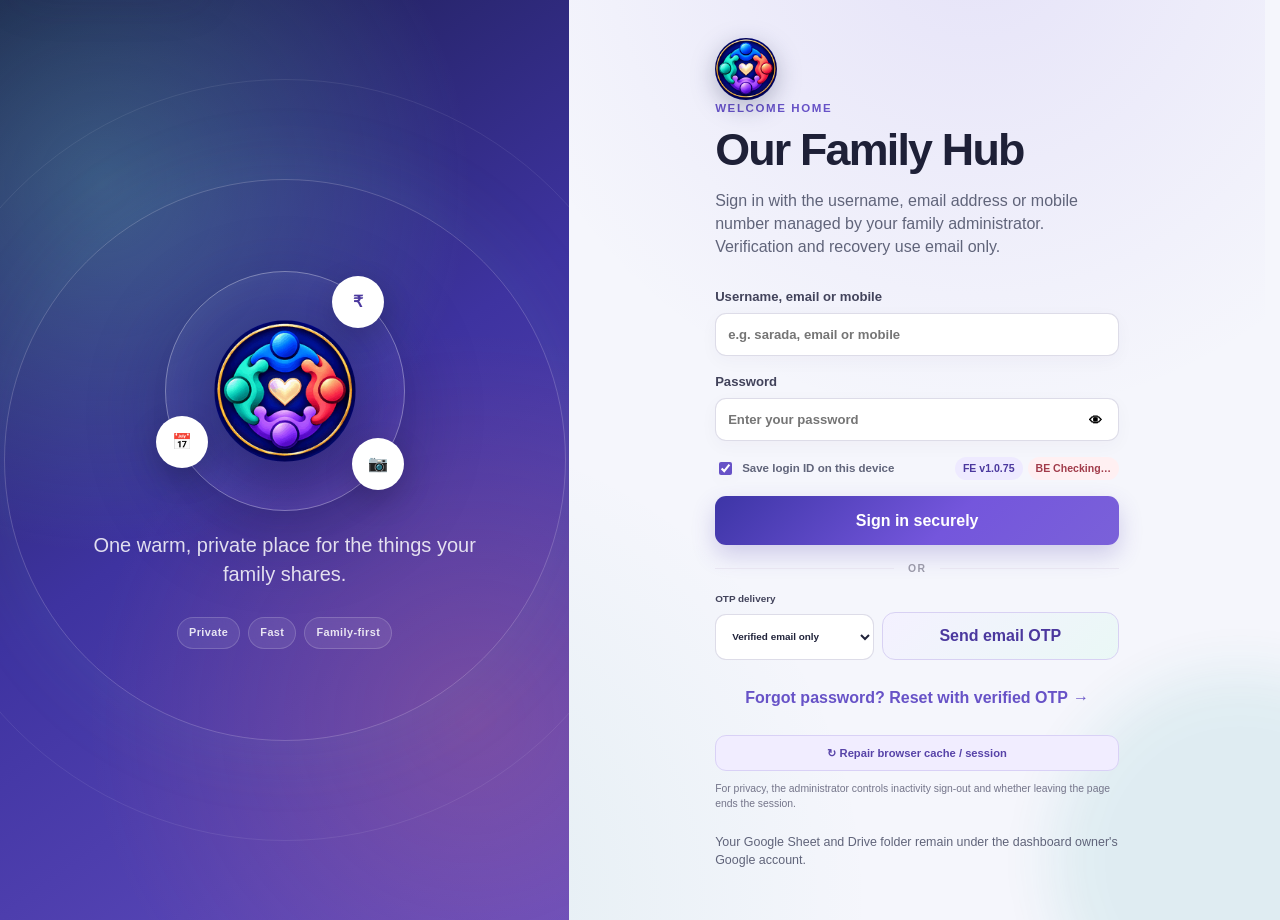
==== index.html @ b77c207a "MyFamily v1.0.75: add Family Knowledge navigation and editor guidance" ====
<!doctype html>
<html lang="en">
<head>
  <meta charset="utf-8">
  <meta name="viewport" content="width=device-width, initial-scale=1">
  <meta name="color-scheme" content="light">
  <meta name="description" content="Private family dashboard for expenses, goals, important dates and photos.">
  <title>Our Family Hub</title>
  <link rel="icon" href="family-unity-v1058-32.png?v=1.0.75" type="image/png" sizes="32x32">
  <link rel="shortcut icon" href="family-unity-v1058-32.png?v=1.0.75" type="image/png">
  <link rel="apple-touch-icon" href="family-unity-v1058-180.png?v=1.0.75" sizes="180x180">
  <link rel="manifest" href="family-unity-v1058.webmanifest?v=1.0.75">
  <meta name="theme-color" content="#5b43b5">
  <link rel="preconnect" href="https://script.google.com">
  <link rel="dns-prefetch" href="//script.google.com">
  <link rel="preload" href="styles.css?v=1.0.75" as="style">
  <link rel="preload" href="config.js?v=1.0.75" as="script">
  <link rel="preload" href="app.js?v=1.0.75" as="script">
  <link rel="preload" href="family-unity-v1058-192.png?v=1.0.75" as="image" type="image/png" fetchpriority="high">
  <link rel="stylesheet" href="styles.css?v=1.0.75">
</head>
<body class="premium-ui">
  <a class="skip-link" href="#mainContent">Skip to dashboard content</a>
  <div class="ambient ambient-one"></div>
  <div class="ambient ambient-two"></div>

  <section id="loginScreen" class="login-screen">
    <div class="login-visual" aria-hidden="true">
      <div class="family-orbit">
        <img src="family-unity-v1058-192.png?v=1.0.75" alt="" width="136" height="136" decoding="async" fetchpriority="high">
        <i class="orbit-dot dot-one">₹</i>
        <i class="orbit-dot dot-two">📅</i>
        <i class="orbit-dot dot-three">📷</i>
      </div>
      <p>One warm, private place for the things your family shares.</p>
      <div class="login-trust-row"><span>Private</span><span>Fast</span><span>Family-first</span></div>
    </div>
    <div class="login-card">
      <div class="brand-mark family-bond-brand"><img src="family-unity-v1058-192.png?v=1.0.75" alt="Four family members united around a shared heart" width="62" height="62" decoding="async" fetchpriority="high"></div>
      <p class="eyebrow">WELCOME HOME</p>
      <h1 id="loginFamilyName">Our Family Hub</h1>
      <p class="muted">Sign in with the username, email address or mobile number managed by your family administrator. Verification and recovery use email only.</p>
      <form id="loginForm" class="stack-form">
        <label>Username, email or mobile
          <input id="loginUsername" name="username" autocomplete="username" inputmode="text" required placeholder="e.g. sarada, email or mobile">
        </label>
        <label>Password
          <div class="password-field">
            <input id="loginPassword" name="password" type="password" maxlength="64" autocomplete="current-password" required placeholder="Enter your password">
            <button id="togglePassword" type="button" class="icon-button" aria-label="Show or hide password">👁</button>
          </div>
        </label>
        <div class="login-options">
          <label class="remember-row"><input id="rememberUsername" type="checkbox" checked> Save login ID on this device</label>
          <span class="version-pair"><b id="loginFrontendVersion">FE v1.0.70</b><b id="loginBackendVersion">BE checking…</b></span>
          <span id="loginVersion" class="legacy-version hidden" aria-hidden="true">Version 1.0.70</span>
        </div>
        <button class="primary-button wide" type="submit">Sign in securely</button>
        <div class="login-divider"><span>or</span></div>
        <div class="otp-method-row"><label>OTP delivery<select id="loginOtpChannel" aria-label="OTP delivery"><option value="EMAIL">Verified email only</option></select></label><button id="requestOtpButton" class="otp-login-button" type="button">Send email OTP</button></div>
        <div id="otpLoginPanel" class="otp-login-panel hidden" aria-live="polite">
          <div><strong>Enter your 6-digit OTP</strong><small id="otpDeliveryHint">The OTP is sent only to the registered email address.</small></div>
          <label class="otp-code-label">One-time password<input id="loginOtp" type="text" inputmode="numeric" autocomplete="one-time-code" maxlength="6" pattern="[0-9]{6}" placeholder="000000"></label>
          <div class="otp-login-actions"><button id="verifyOtpButton" class="primary-button" type="button">Verify & sign in</button><button id="resendOtpButton" class="secondary-button" type="button">Resend OTP</button><button id="cancelOtpButton" class="text-button" type="button">Use password</button></div>
        </div>
        <button id="forgotPasswordButton" class="text-button forgot-password-button" type="button">Forgot password? Reset with verified OTP</button>
        <div id="passwordResetPanel" class="otp-login-panel password-reset-panel hidden" aria-live="polite">
          <div><strong>Reset your password</strong><small>Available only after your registered email has been verified.</small></div>
          <label>Send reset OTP to<select id="resetOtpChannel"><option value="EMAIL">Verified email</option></select></label>
          <button id="requestPasswordResetOtpButton" class="secondary-button" type="button">Send password-reset OTP</button>
          <div id="passwordResetFields" class="password-reset-fields hidden">
            <label class="otp-code-label">Reset OTP<input id="passwordResetOtp" type="text" inputmode="numeric" autocomplete="one-time-code" maxlength="6" pattern="[0-9]{6}" placeholder="000000"></label>
            <label>New password<input id="passwordResetNew" type="password" maxlength="64" autocomplete="new-password" placeholder="8–64 characters, letter + number"></label>
            <label>Confirm new password<input id="passwordResetConfirm" type="password" maxlength="64" autocomplete="new-password"></label>
            <div class="otp-login-actions"><button id="completePasswordResetButton" class="primary-button" type="button">Set new password</button><button id="cancelPasswordResetButton" class="text-button" type="button">Cancel</button></div>
          </div>
        </div>
        <button id="repairSessionButton" class="repair-session-button" type="button">↻ Repair browser cache / session</button>
      </form>
      <p class="session-safety-note">For privacy, the administrator controls inactivity sign-out and whether leaving the page ends the session.</p>
      <p id="setupHint" class="setup-hint hidden">Open <strong>config.js</strong> and paste your Apps Script Web App URL first.</p>
      <p class="login-footnote">Your Google Sheet and Drive folder remain under the dashboard owner's Google account.</p>
    </div>
  </section>

  <div id="appShell" class="app-shell hidden" inert>
    <aside id="sidebar" class="sidebar">
      <div class="sidebar-brand">
        <div class="brand-mark small family-bond-brand"><img src="family-unity-v1058-192.png?v=1.0.75" alt="MyFamily bond emblem" width="46" height="46" decoding="async" loading="lazy"></div>
        <div>
          <strong id="sidebarFamilyName">Our Family Hub</strong>
          <span class="brand-kicker">PRIVATE FAMILY SPACE</span>
          <span class="sidebar-version-pair"><b id="sidebarFrontendVersion">FE v1.0.70</b><b id="sidebarBackendVersion">BE checking…</b></span>
          <b id="sidebarVersion" class="legacy-version hidden" aria-hidden="true">v1.0.70</b>
        </div>
      </div>
      <nav class="main-nav grouped-main-nav" aria-label="Main navigation">
        <button class="nav-button active" type="button" data-view="home" aria-current="page"><span>⌂</span> Home</button>
        <details class="nav-group" open><summary><span>₹</span><strong>Money</strong><i>⌄</i></summary><div>
          <button class="nav-button" data-view="expenses" data-module="EXPENSES"><span>₹</span> Expenditure</button>
          <button class="nav-button" data-view="income" data-module="INCOME"><span>↗</span> Income</button>
          <button class="nav-button" data-view="targets" data-module="TARGETS"><span>◎</span> Plans &amp; targets</button>
        </div></details>
        <details class="nav-group" open><summary><span>♧</span><strong>Family</strong><i>⌄</i></summary><div>
          <button class="nav-button" data-view="family"><span>♧</span> Family tree</button>
          <button class="nav-button" data-view="activities" data-module="CALENDAR"><span>✿</span> Family Knowledge</button>
          <button class="nav-button" data-view="diary" data-module="DIARY"><span>☷</span> Family diary</button>
          <button class="nav-button" data-view="photos" data-module="PHOTOS"><span>▧</span> Memories</button>
          <button class="nav-button" data-view="experiences" data-module="EXPERIENCES"><span>✦</span> Experiences</button>
        </div></details>
        <details class="nav-group" open><summary><span>▦</span><strong>Calendar</strong><i>⌄</i></summary><div>
          <button class="nav-button" data-view="dates" data-module="DATES"><span>◫</span> Reminders</button>
          <button class="nav-button" data-view="calendar" data-module="CALENDAR"><span>▦</span> Calendar &amp; festivals</button>
        </div></details>
        <button id="adminNav" class="nav-button admin-nav-button hidden" data-view="admin"><span>⚙</span> Administration</button>
      </nav>
      <div class="sidebar-quote">
        <span>♥</span>
        <p>Small moments.<br>Shared progress.<br>One family.</p>
      </div>
      <button id="logoutButton" class="logout-button">Sign out</button>
    </aside>

    <div id="sidebarShade" class="sidebar-shade"></div>
    <main id="mainContent" class="main-panel" tabindex="-1">
      <header class="topbar">
        <button id="menuButton" class="menu-button" aria-label="Open menu">☰</button>
        <div>
          <p id="todayLabel" class="eyebrow"></p>
          <h2 id="viewTitle">Family overview</h2>
        </div>
        <time id="dashboardDateTime" class="dashboard-date-time" aria-label="Current date and time">◆ Loading date and time…</time>
        <div class="topbar-actions">
          <button class="search-pill smart-paste-top-button" type="button" data-smart-paste="auto">✦ <span>Smart paste</span></button>
          <button id="globalSearchButton" class="search-pill">⌕ <span>Search</span></button>
          <div class="user-chip">
            <span id="userAvatar" class="avatar">F</span>
            <div><strong id="userName">Family Member</strong><small id="userRole">Member</small><span id="userVerificationBadge" class="account-verification-badge hidden">✓ Email verified</span></div>
          </div>
        </div>
      </header>

      <div class="content-area">
        <section id="view-home" class="view active">
          <div class="hero-card">
            <span class="hero-glow hero-glow-one" aria-hidden="true"></span>
            <span class="hero-glow hero-glow-two" aria-hidden="true"></span>
            <div class="hero-copy">
              <div class="hero-eyebrow-row"><span class="soft-label">FAMILY AT A GLANCE</span><span class="hero-live-status"><i></i> Secure &amp; up to date</span></div>
              <h3 id="welcomeHeading">Good to see you.</h3>
              <p>Track shared spending, celebrate progress and never miss a special day.</p>
              <div class="hero-trust-row"><span>Private by design</span><span>One clear family view</span><span>Works on every screen</span></div>
            </div>
            <figure id="parentsPortraitCard" class="parents-portrait-card" aria-label="Parents portrait">
              <div id="parentsPortraitImage" class="parents-portrait-image"><span>♡</span></div>
              <figcaption id="parentsPortraitCaption">Our roots, our strength.</figcaption>
            </figure>
            <div class="hero-actions">
              <button class="light-button" data-open="expenseDialog" data-module="EXPENSES">＋ Add expenditure</button>
              <button class="hero-secondary-button" data-open="dateDialog" data-module="DATES">◫ Set reminder</button>
            </div>
          </div>

          <div class="family-strip">
            <div><p class="eyebrow">FAMILY MEMBERS</p><strong id="homeMemberCount">0 members</strong></div>
            <div id="homeMemberList" class="family-chip-list"></div>
          </div>

          <div class="summary-grid">
            <article class="summary-card violet" data-module="EXPENSES"><span class="summary-icon">₹</span><div><small>This month's spend</small><strong id="monthSpend">₹0</strong><em id="monthExpenseCount">0 entries</em></div></article>
            <article class="summary-card green" data-module="INCOME"><span class="summary-icon">↗</span><div><small>This month's income</small><strong id="monthIncome">₹0</strong><em id="monthIncomeCount">0 entries</em></div></article>
            <article class="summary-card teal" data-module="TARGETS"><span class="summary-icon">◎</span><div><small>Target progress</small><strong id="targetProgress">0%</strong><em id="targetCaption">No active targets</em></div></article>
            <article class="summary-card coral" data-module="DATES"><span class="summary-icon">◫</span><div><small>Saved reminders</small><strong id="reminderCount">0 reminders</strong><em id="upcomingCount">0 in next 30 days</em></div></article>
            <article class="summary-card gold" data-module="PHOTOS"><span class="summary-icon">▧</span><div><small>Shared memories</small><strong id="photoCount">0 photos</strong><em>In the family gallery</em></div></article>
            <article class="summary-card rose" data-module="EXPERIENCES"><span class="summary-icon">✦</span><div><small>Family experiences</small><strong id="experienceCount">0 stories</strong><em>Moments worth remembering</em></div></article>
          </div>

          <div class="dashboard-grid">
            <article class="panel spend-panel" data-module="EXPENSES">
              <div class="panel-heading"><div><p class="eyebrow">THIS MONTH</p><h3>Spending by category</h3></div><button class="text-button" data-go="expenses">View all</button></div>
              <div id="categoryBars" class="category-bars empty-block">No expenditure added this month.</div>
            </article>
            <article class="panel dates-panel" data-module="DATES">
              <div class="panel-heading"><div><p class="eyebrow">DON'T MISS</p><h3>Upcoming dates</h3></div><button class="text-button" data-go="dates">View all</button></div>
              <div id="upcomingList" class="mini-list empty-block">No important dates coming up.</div>
            </article>
          </div>

          <article class="panel recent-panel">
            <div class="panel-heading"><div><p class="eyebrow">RECENT ACTIVITY</p><h3>Latest family updates</h3></div></div>
            <div id="activityList" class="activity-list empty-block">Your family's latest additions will appear here.</div>
          </article>
        </section>

        <section id="view-income" class="view">
          <div class="section-toolbar">
            <div><p class="section-intro">Record salary, pension, investment, business and other family income.</p></div>
            <div class="toolbar-actions"><button id="exportIncome" class="secondary-button">⇩ Export CSV</button><button id="printIncome" class="secondary-button">⌑ Print</button><button class="primary-button" data-open="incomeDialog">＋ Add income</button></div>
          </div>
          <div class="filter-bar">
            <label>Month<input id="incomeMonth" type="month"></label>
            <label>Category<select id="incomeCategoryFilter"><option value="">All categories</option></select></label>
            <label>Received by<select id="incomeMemberFilter"><option value="">All members</option></select></label>
            <label class="search-label">Search<input id="incomeSearch" type="search" placeholder="Source or payment mode"></label>
          </div>
          <div id="incomeTotals" class="inline-totals"></div>
          <div class="table-wrap">
            <table>
              <caption class="table-caption">Family income records</caption>
              <thead><tr><th>Date</th><th>Source</th><th>Category</th><th>Received by</th><th>Mode</th><th class="number">Amount</th><th></th></tr></thead>
              <tbody id="incomeRows"></tbody>
            </table>
            <div id="incomeEmpty" class="table-empty hidden">No income matches these filters.</div>
          </div>
        </section>

        <section id="view-expenses" class="view">
          <div class="section-toolbar">
            <div><p class="section-intro">Record paid, preplanned and regular expenditure with category and subcategory.</p></div>
            <div class="toolbar-actions"><button class="smart-paste-button" type="button" data-smart-paste="expense">✦ Paste expense text</button><button id="createMajorPlan" class="secondary-button hidden" data-open="majorPlanDialog">▣ New major plan</button><button id="manageExpenseCategoriesQuick" class="secondary-button category-quick-button hidden" data-open="expenseCategoryDialog">⚙ Categories &amp; subcategories</button><button id="exportExpenses" class="secondary-button">⇩ Export CSV</button><button id="printExpenses" class="secondary-button">⌑ Print</button><button class="secondary-button" data-open="bulkExpenseDialog">⇧ Import old records</button><button class="secondary-button" data-open="recurringExpenseDialog">↻ Add regular payment</button><button id="addPreplannedExpense" class="secondary-button">◷ Add preplanned</button><button class="primary-button" data-open="expenseDialog">＋ Add paid expenditure</button></div>
          </div>
          <section class="expense-overview-dashboard" aria-label="Expenditure overview">
            <div class="expense-hero-heading"><div><p class="eyebrow">FAMILY EXPENSES</p><h2>Expenses &amp; payments</h2><p>Budget, trends and family-wise spending in one clear view.</p></div><span id="expenseOverviewPeriod" class="expense-period-badge">This month</span></div>
            <div id="expenseOverviewCards" class="expense-overview-cards"></div>
            <div class="expense-visual-grid">
              <article class="expense-chart-card"><div class="chart-card-head"><div><p class="eyebrow">SPENDING BY CATEGORY</p><h3>Where the money went</h3></div><strong id="expenseDonutTotal">₹0</strong></div><div class="expense-donut-layout"><div id="expenseDonutChart" class="expense-donut" role="img" aria-label="Category expenditure doughnut chart"><span><small>Total</small><strong>₹0</strong></span></div><div id="expenseDonutLegend" class="expense-donut-legend"></div></div></article>
              <article class="expense-chart-card"><div class="chart-card-head"><div><p class="eyebrow">SPENDING OVER TIME</p><h3 id="expenseTimelineTitle">By day</h3></div><span class="chart-help">Paid expenses</span></div><div id="expenseTimelineChart" class="expense-timeline-chart"></div></article>
            </div>
          </section>
          <article class="panel major-plans-panel section-collapsed">
            <div class="panel-heading"><div><p class="eyebrow">LARGE FAMILY PROJECTS</p><h3>Major plans</h3><p class="recurring-intro">Monitor House Building or another large plan by phase. Linked expenditure remains part of normal family expenditure and is never counted twice.</p></div><div class="major-plan-heading-actions"><button class="secondary-button section-collapse-button" type="button" data-action="toggle-expense-section" aria-expanded="false">Show section</button><label>Status<select id="majorPlanStatusFilter"><option value="">Active &amp; completed</option><option value="ACTIVE">Active</option><option value="COMPLETED">Completed</option><option value="ARCHIVED">Archived</option></select></label><span id="majorPlanCount" class="count-badge">0 plans</span></div></div>
            <div id="majorPlanSummary" class="major-plan-summary"></div>
            <div id="majorPlanGrid" class="major-plan-grid"></div>
            <div id="majorPlanEmpty" class="recurring-empty">No major plan yet. An administrator can create House Building or another large family project.</div>
          </article>
          <article class="panel recurring-panel section-collapsed">
            <div class="panel-heading"><div><p class="eyebrow">SMART REGULAR PAYMENTS</p><h3>Regular payments</h3><p class="recurring-intro">Electricity, land Khajana, holding tax, insurance and other monthly or yearly obligations. A schedule becomes expenditure only after Mark paid.</p></div><div class="major-plan-heading-actions"><button class="secondary-button section-collapse-button" type="button" data-action="toggle-expense-section" aria-expanded="false">Show section</button><span id="recurringExpenseCount" class="count-badge">0 payments</span></div></div>
            <div id="recurringSummary" class="recurring-summary"></div>
            <div class="recurring-toolbar"><label>Status<select id="recurringStatusFilter"><option value="">All schedules</option><option value="DUE">Due today</option><option value="OVERDUE">Overdue</option><option value="UPCOMING">Next 30 days</option><option value="MONTHLY">Monthly</option><option value="YEARLY">Yearly</option><option value="INACTIVE">Inactive</option></select></label><label class="search-label">Search<input id="recurringSearch" type="search" placeholder="Payment, category, recipient or account"></label><div class="toolbar-actions"><button id="exportRecurringExpenses" class="secondary-button" type="button">⇩ Export</button><button id="printRecurringExpenses" class="secondary-button" type="button">⌑ Print</button><button id="recurringEditAll" class="secondary-button" type="button">✎ Edit all</button><button id="recurringCancelAll" class="secondary-button hidden" type="button">Cancel</button><button id="recurringSaveAll" class="primary-button hidden" type="button">Save all changes</button><button class="primary-button" type="button" data-open="recurringExpenseDialog">＋ Add regular payment</button></div></div>
            <div class="table-wrap recurring-table-wrap"><table id="recurringExpenseTable" class="recurring-table"><caption class="table-caption">Regular expenditure schedules</caption><thead><tr><th>Active</th><th>Payment</th><th>Member</th><th>Category / subcategory</th><th>Frequency</th><th class="number">Expected</th><th>Next due</th><th>Send to</th><th>From account</th><th>Major plan</th><th class="recurring-action-head">Actions</th></tr></thead><tbody id="recurringExpenseList"></tbody></table></div>
            <div id="recurringExpenseEmpty" class="recurring-empty">No regular payment added. Choose <strong>Add regular payment</strong> to add one now or later.</div>
          </article>
          <article class="expense-statement-intro">
            <div><p class="eyebrow">DETAILED EXPENDITURE STATEMENT</p><h3>Family spending at a glance</h3><p>Select a member photo to view only that person’s expenditure. Every row keeps the full details and editing controls on its right side.</p></div>
            <div id="expenseStatementSnapshot" class="expense-statement-snapshot" aria-live="polite"></div>
          </article>
          <div id="expenseMemberQuickFilters" class="expense-member-switcher" role="group" aria-label="View expenditure by family member"></div>
          <div class="filter-bar expense-filter-panel">
            <label>Month<input id="expenseMonth" type="month"></label>
            <label>Status<select id="expenseStatusFilter"><option value="">Paid &amp; planned</option><option value="PAID">Paid only</option><option value="PLANNED">Preplanned only</option></select></label>
            <label>Family member<select id="expenseMemberFilter"><option value="">All members</option></select></label>
            <label>Category<select id="expenseCategoryFilter"><option value="">All categories</option></select></label>
            <label>Subcategory<select id="expenseSubcategoryFilter"><option value="">All subcategories</option></select></label>
            <label>Major plan<select id="expenseMajorPlanFilter"><option value="">All major plans</option></select></label>
            <label>Send to<select id="expenseSendToFilter"><option value="">All recipients</option></select></label>
            <label>From account<select id="expenseAccountFilter"><option value="">All accounts</option></select></label>
            <label class="search-label">Search<input id="expenseSearch" type="search" placeholder="Category, subcategory, recipient, account or reason"></label>
          </div>
          <div id="expenseTotals" class="inline-totals"></div>
          <div id="expenseMemberSummary" class="member-expense-summary" aria-label="Member-wise expenditure summary"></div>
          <article id="expenseSettlementPanel" class="panel expense-settlement-panel hidden">
            <div class="panel-heading"><div><p class="eyebrow">EXPENSE SHARING</p><h3>Who owes whom</h3><small>Shared expenses are balanced automatically. Recorded settlements reduce the outstanding amount.</small></div><button id="addExpenseSettlement" class="primary-button admin-only hidden" type="button">＋ Record settlement</button></div>
            <div id="expenseSettlementSummary" class="settlement-summary"></div>
            <div id="expenseSettlementHistory" class="settlement-history"></div>
          </article>
          <article class="panel expense-analytics-panel">
            <div class="panel-heading"><div><p class="eyebrow">LIVE EXPENDITURE ANALYSIS</p><h3>Member and category charts</h3><small>Charts automatically follow the expenditure filters above.</small></div><div class="chart-legend"><span><i class="paid"></i>Paid</span><span><i class="planned"></i>Preplanned</span></div></div>
            <div class="expense-chart-grid"><section><h4>Member-wise expenditure</h4><div id="expenseMemberChart" class="expense-bar-chart"></div></section><section><h4>Category-wise paid expenditure</h4><div id="expenseCategoryChart" class="expense-bar-chart category-chart"></div></section></div>
          </article>
          <div id="expenseMobileCards" class="expense-mobile-cards" aria-label="Expenditure records for mobile"></div>
          <div class="table-wrap expense-statement-wrap">
            <table id="expenseTable" class="expense-table">
              <caption class="table-caption">Filtered family expenditure statement</caption>
              <colgroup><col><col><col><col><col><col><col></colgroup>
              <thead><tr><th>Expense details<span class="column-resizer" data-expense-column="0" tabindex="0" role="separator" aria-label="Resize expense details column"></span></th><th>Date &amp; status<span class="column-resizer" data-expense-column="1" tabindex="0" role="separator" aria-label="Resize date column"></span></th><th>Category<span class="column-resizer" data-expense-column="2" tabindex="0" role="separator" aria-label="Resize category column"></span></th><th>Family member<span class="column-resizer" data-expense-column="3" tabindex="0" role="separator" aria-label="Resize family member column"></span></th><th class="number">Amount<span class="column-resizer" data-expense-column="4" tabindex="0" role="separator" aria-label="Resize amount column"></span></th><th>Major plan<span class="column-resizer" data-expense-column="5" tabindex="0" role="separator" aria-label="Resize major plan column"></span></th><th class="row-edit-heading">Actions / Edit row<span class="column-resizer" data-expense-column="6" tabindex="0" role="separator" aria-label="Resize actions column"></span></th></tr></thead>
              <tbody id="expenseRows"></tbody>
            </table>
            <div id="expenseEmpty" class="table-empty hidden">No expenditure matches these filters.</div>
          </div>
        </section>

        <section id="view-targets" class="view">
          <div class="section-toolbar">
            <div><p class="section-intro">Create a family goal and add contributions as you progress.</p></div>
            <button class="primary-button" data-open="targetDialog">＋ New target</button>
          </div>
          <div class="target-summary" id="targetSummary"></div>
          <div id="targetGrid" class="target-grid"></div>
          <div id="targetEmpty" class="empty-state hidden"><span>◎</span><h3>No targets yet</h3><p>Create the first savings, purchase or family goal.</p></div>
        </section>

        <section id="view-dates" class="view">
          <div class="section-toolbar">
            <div><p class="section-intro">Birthdays, anniversaries, renewals, appointments and other reminders.</p></div>
            <div class="toolbar-actions"><button class="smart-paste-button" type="button" data-smart-paste="event">✦ Paste itinerary / event</button><button class="primary-button" data-open="dateDialog">＋ Add important date</button></div>
          </div>
          <div class="filter-bar dates-filter">
            <label>Type<select id="dateTypeFilter"><option value="">All types</option><option>Birthday</option><option>Anniversary</option><option>Death anniversary</option><option>Appointment</option><option>Renewal</option><option>Payment</option><option>Other</option></select></label>
            <label class="search-label">Search<input id="dateSearch" type="search" placeholder="Title or notes"></label>
          </div>
          <div id="dateGrid" class="date-grid"></div>
          <div id="dateEmpty" class="empty-state hidden"><span>◫</span><h3>No important dates</h3><p>Add a date and choose when the family should receive email reminders.</p></div>
          <section class="tradition-vault hidden" aria-labelledby="traditionVaultTitle" aria-hidden="true">
            <div class="tradition-vault-head"><div><p class="eyebrow">FOR FUTURE GENERATIONS</p><h3 id="traditionVaultTitle">Family Tradition &amp; Celebration Guide</h3><p>Preserve how your family observes an Odia festival or important date—rituals, food, responsibilities, instructions, memories and lessons.</p></div><button id="addTraditionGuide" class="primary-button tradition-admin-only hidden" type="button">＋ Add tradition guide</button></div>
            <div id="traditionGuideGrid" class="tradition-guide-grid"></div>
            <div id="traditionGuideEmpty" class="empty-state compact-empty"><span>✿</span><h3>No celebration guide saved yet</h3><p>An administrator can attach the first guide to an important date or Odia festival.</p></div>
          </section>
        </section>

        <section id="view-calendar" class="view">
          <div class="section-toolbar calendar-toolbar">
            <div><p class="section-intro">See personal reminders, automatic Odia festivals and family experiences together month by month.</p></div>
            <div class="calendar-controls"><button id="calendarPrev" class="secondary-button" aria-label="Previous month">‹</button><strong id="calendarMonthLabel"></strong><button id="calendarNext" class="secondary-button" aria-label="Next month">›</button><button id="calendarToday" class="secondary-button">Today</button></div>
          </div>
          <div class="calendar-legend"><span><i class="legend-dot reminder-dot"></i>Reminder</span><span><i class="legend-dot odia-festival-dot"></i>Odia festival</span><span><i class="legend-dot recurring-dot"></i>Payment due</span><span><i class="legend-dot experience-dot"></i>Experience</span><span><i class="legend-dot diary-dot"></i>Diary</span></div>
          <div class="calendar-shell">
            <div class="calendar-weekdays"><span>Sun</span><span>Mon</span><span>Tue</span><span>Wed</span><span>Thu</span><span>Fri</span><span>Sat</span></div>
            <div id="calendarGrid" class="calendar-grid"></div>
          </div>
          <section class="odia-festival-yearbook" aria-labelledby="odiaFestivalYearbookTitle">
            <div class="odia-yearbook-head">
              <div><p class="eyebrow">ODISHA-ONLY ANNUAL FESTIVAL DIRECTORY</p><h3 id="odiaFestivalYearbookTitle">Odia Kohinoor Festival Yearbook</h3><p>Browse festivals followed in Odisha. Festivals belonging only to other state calendars are excluded. Open your family celebration guide or print a clean A4 copy.</p></div>
              <div class="odia-yearbook-actions"><button id="printOdiaFestivalYearbook" class="primary-button" type="button">▧ View &amp; print year</button></div>
            </div>
            <div class="filter-bar odia-yearbook-filters">
              <label>Year<select id="odiaFestivalYear"></select></label>
              <label class="search-label">Find a festival<input id="odiaFestivalSearch" type="search" placeholder="Search festival name or month"></label>
              <span id="odiaFestivalYearCount" class="count-badge">0 festivals</span>
            </div>
            <div id="odiaFestivalYearList" class="odia-festival-year-list"></div>
            <div id="odiaFestivalYearEmpty" class="empty-state compact-empty hidden"><span>✿</span><h3>No festival dates cached for this year</h3><p>An administrator can use <b>Administration → Refresh Odia calendar now</b>. Existing cached years are never changed by viewing or printing.</p></div>
            <p id="odiaFestivalYearSource" class="odia-yearbook-source"></p>
          </section>
        </section>


        <section id="view-activities" class="view activities-journal-view">
          <div class="activities-journal-hero">
            <div>
              <p class="eyebrow">OUR FAMILY LEGACY</p>
              <h3>Family Knowledge Library</h3>
              <p>Find every shared tradition, festival, ritual, custom, recipe and family memory in one place. Open your entries to update them and preserve them for future generations.</p>
            </div>
            <div class="activities-journal-hero-actions">
              <button id="activitiesJournalPrint" class="secondary-button" type="button">▧ Print filtered journal</button>
              <button id="addActivitiesJournal" class="primary-button" type="button">＋ Add a memory</button>
            </div>
          </div>
          <div class="activities-journal-principles">
            <span>♡ Family entries are collaborative</span>
            <span>🔒 Private entries stay with their creator</span>
            <span>▧ Original photographs stay in private Drive</span>
          </div>
          <div class="filter-bar activities-journal-filters">
            <label class="search-label">Search memories<input id="activitiesJournalSearch" type="search" placeholder="Festival, ritual, story, food or family member"></label>
            <label>Year<select id="activitiesJournalYear"><option value="">All years</option></select></label>
            <label>Type<select id="activitiesJournalType"><option value="">All types</option><option value="FESTIVAL">Festival</option><option value="ACTIVITY">Activity</option><option value="RITUAL">Ritual</option><option value="TRADITION">Tradition</option><option value="CELEBRATION">Celebration</option><option value="CUSTOM">Custom</option></select></label>
            <label>Visibility<select id="activitiesJournalVisibilityFilter"><option value="ALL">Family + my private</option><option value="FAMILY">Family only</option><option value="PRIVATE">My private only</option></select></label>
          </div>
          <div id="activitiesJournalLinkedFilterBanner" class="activities-journal-linked-filter hidden">
            <span id="activitiesJournalLinkedFilterText"></span>
            <button id="activitiesJournalClearLinkFilter" class="tiny-button" type="button">Clear event filter</button>
          </div>
          <div id="activitiesJournalSummary" class="activities-journal-summary" aria-live="polite"></div>
          <div id="activitiesJournalGrid" class="activities-journal-grid"></div>
          <div id="activitiesJournalEmpty" class="empty-state hidden">
            <span>✿</span><h3>No memories found</h3><p>Add the first family festival, tradition or celebration memory, or change your search filters.</p>
            <button class="primary-button" type="button" data-open-activities-journal>Add the first memory</button>
          </div>
          <div id="activitiesJournalError" class="activities-journal-error hidden" role="alert"></div>
        </section>

        <section id="view-photos" class="view">
          <div class="section-toolbar">
            <div><p class="section-intro">A private collection of selected family memories. Photos stay in the owner's Google Drive.</p><p id="photoUsageText" class="memory-usage">0 of 12 memory photos used</p></div>
            <div class="memory-toolbar-actions"><button id="printMemories" class="secondary-button" type="button">▧ View &amp; print memories</button><button id="sharePhotoButton" class="primary-button" data-open="photoDialog">＋ Add memory photo</button></div>
          </div>
          <div class="filter-bar photo-filter"><label class="search-label">Search photos<input id="photoSearch" type="search" placeholder="Title, caption or member"></label></div>
          <div id="photoGrid" class="photo-grid"></div>
          <div id="photoEmpty" class="empty-state hidden"><span>▧</span><h3>No photos shared yet</h3><p>Add the first family memory.</p></div>
        </section>

        <section id="view-diary" class="view">
          <div class="section-toolbar">
            <div><p class="section-intro">A shared day-by-day journal, arranged month-wise and searchable at any time.</p></div>
            <button class="primary-button" data-open="diaryDialog">＋ Write diary entry</button>
          </div>
          <div class="filter-bar diary-filter"><label>Month<input id="diaryMonth" type="month"></label><label>Writer<select id="diaryWriterFilter"><option value="">All family members</option></select></label><label class="search-label">Search diary<input id="diarySearch" type="search" placeholder="Search title, entry, mood or writer"></label></div>
          <div id="diaryTimeline" class="diary-timeline"></div>
          <div id="diaryEmpty" class="empty-state hidden"><span>☷</span><h3>No diary entries found</h3><p>Write the first entry or choose a different month.</p></div>
        </section>

        <section id="view-experiences" class="view">
          <div class="section-toolbar">
            <div><p class="section-intro">Write down trips, celebrations, lessons and everyday family moments—with the writer's name.</p></div>
            <button class="primary-button" data-open="experienceDialog">＋ Add experience</button>
          </div>
          <div class="filter-bar experience-filter"><label>Year<select id="experienceYear"><option value="">All years</option></select></label><label class="search-label">Search<input id="experienceSearch" type="search" placeholder="Title, place, story or writer"></label></div>
          <div id="experienceGrid" class="experience-grid"></div>
          <div id="experienceEmpty" class="empty-state hidden"><span>✦</span><h3>No experiences written yet</h3><p>Preserve the first family story or special moment.</p></div>
        </section>

        <section id="view-family" class="view family-tree-view">
          <div class="family-tree-hero">
            <div><p class="eyebrow">OUR ROOTS &amp; OUR LEGACY</p><h3>Family Tree &amp; Register</h3><p>Keep every generation together—including loved ones remembered—and print a beautiful family record whenever you need it.</p></div>
            <div class="family-tree-actions">
              <a id="familyTreePhotoFolderLink" class="secondary-button family-admin-only hidden" target="_blank" rel="noopener">Open photo folder</a>
              <button id="importFamilyAccounts" class="secondary-button family-admin-only hidden" type="button">↻ Import dashboard accounts</button>
              <button class="primary-button family-admin-only hidden" type="button" data-open="familyPersonDialog">＋ Add family member</button>
              <button id="openFamilyTreePrint" class="secondary-button" type="button">▧ View &amp; print</button>
            </div>
          </div>
          <div id="familyTreeStats" class="family-tree-stats"></div>
          <div class="filter-bar family-tree-filters">
            <label class="search-label">Find a person<input id="familyTreeSearch" type="search" placeholder="Name, branch, relation or notes"></label>
            <label>Status<select id="familyTreeStatus"><option value="">Everyone</option><option value="LIVING">Living</option><option value="DECEASED">Remembered</option></select></label>
            <label>Branch<select id="familyTreeBranch"><option value="">All branches</option></select></label>
            <label>View<select id="familyTreeLayout"><option value="CLASSIC">Connected family tree</option><option value="PHOTO">Connected photo tree</option><option value="COMPACT">Compact tree</option></select></label>
          </div>
          <div id="familyTreeCanvas" class="family-tree-canvas layout-classic" aria-live="polite"></div>
          <div id="familyTreeEmpty" class="empty-state hidden"><span>♧</span><h3>No family members recorded yet</h3><p>An administrator can add relatives individually or import the current dashboard accounts.</p></div>
        </section>

        <section id="view-admin" class="view">
          <div class="section-toolbar">
            <div><p class="eyebrow">ADMIN CONTROL CENTRE</p><h3 class="admin-page-title">Manage the family space confidently</h3><p class="section-intro">Members, security, money, calendar, photos, storage and system health—organized in one place.</p></div>
            <div class="toolbar-actions">
              <button id="changeMyPassword" class="secondary-button" type="button">🔑 Change my password</button>
              <button class="primary-button" data-open="memberDialog">＋ Add family member</button>
            </div>
          </div>
          <nav class="admin-jump-nav" aria-label="Administration sections">
            <button type="button" data-admin-jump="adminHealthPanel">System health</button>
            <button type="button" data-admin-jump="adminSettingsPanel">Settings</button>
            <button type="button" data-admin-jump="membersPanel">Members</button>
            <button type="button" data-admin-jump="quickLinkAdminPanel">Shared links</button>
            <button type="button" data-admin-jump="categoryAdminPanel">Money setup</button>
          </nav>
          <section id="adminHealthPanel" class="admin-health-panel" aria-label="Dashboard system health">
            <div class="admin-health-heading"><div><p class="eyebrow">AT A GLANCE</p><h3>Dashboard health</h3></div><div class="admin-health-actions"><span id="adminHealthOverall" class="health-overall">Checking…</span><button id="testSystemConnections" class="secondary-button" type="button">↻ Test connections</button></div></div>
            <div class="admin-health-grid">
              <article><span class="health-icon violet">↔</span><div><small>Versions</small><strong id="healthVersions">Checking…</strong><em id="healthVersionsNote">Frontend and backend</em></div></article>
              <article><span class="health-icon teal">✓</span><div><small>Email security</small><strong id="healthEmail">Checking…</strong><em id="healthEmailNote">Verified recovery</em></div></article>
              <article><span class="health-icon blue">♧</span><div><small>Members</small><strong id="healthMembers">0 active</strong><em id="healthMembersNote">Access accounts</em></div></article>
              <article><span class="health-icon gold">▧</span><div><small>Backup</small><strong id="healthBackup">Checking…</strong><em id="healthBackupNote">Private Drive copies</em></div></article>
              <article><span class="health-icon green">◫</span><div><small>Odia calendar</small><strong id="healthCalendar">Checking…</strong><em id="healthCalendarNote">Festival cache</em></div></article>
              <article><span class="health-icon coral">↗</span><div><small>Shared links</small><strong id="healthLinks">0 active</strong><em id="healthLinksNote">No-login expense entry</em></div></article>
            </div>
            <p id="healthTestDetails" class="health-test-details" aria-live="polite">Choose Test connections whenever you want a live readiness check.</p>
          </section>
          <div class="admin-grid">
            <article id="adminSettingsPanel" class="panel settings-panel">
              <div class="panel-heading"><div><p class="eyebrow">DASHBOARD</p><h3>Family settings</h3></div></div>
              <form id="settingsForm" class="stack-form compact-form">
                <label>Family dashboard name<input id="settingFamilyName" required maxlength="60"></label>
                <div class="two-fields"><label>Currency<select id="settingCurrency"><option value="INR">₹ INR</option><option value="USD">$ USD</option><option value="EUR">€ EUR</option><option value="GBP">£ GBP</option></select></label><label>Time zone<input id="settingTimezone" required placeholder="Asia/Kolkata"></label></div>
                <label>Calendar display across dashboard<select id="settingCalendarDisplayMode"><option value="ENGLISH_ODIA">English + Odia (recommended)</option><option value="ENGLISH">English only</option><option value="ODIA">Odia only</option></select><small>Keeps the site neat: Saka stays hidden. Kohinoor/Panjika tithi reminders remain separately highlighted in rose.</small></label>
                <fieldset class="memory-admin-settings"><legend>Security &amp; session</legend>
                  <label>Automatic sign-out after inactivity<select id="settingSessionIdleMinutes"><option value="5">5 minutes</option><option value="15">15 minutes</option><option value="30">30 minutes</option><option value="60">1 hour (recommended)</option><option value="120">2 hours</option></select></label>
                  <label>Refresh / back-button behaviour<select id="settingSessionClosePolicy"><option value="KEEP_UNTIL_IDLE">Keep the session until inactivity timeout (recommended)</option><option value="STRICT">Sign out whenever the page closes or leaves</option></select></label>
                  <small id="sessionIdleTimeoutHelp">The convenient option keeps mobile refresh and back navigation smooth. Closing the browser still removes the device session token.</small>
                </fieldset>
                <fieldset class="memory-admin-settings email-security-settings"><legend>Email verification &amp; recovery</legend>
                  <span class="status-badge success">● Email-only verification</span>
                  <small>Members may keep a mobile number as contact information and may use it with their password. OTP sign-in and self-service password recovery are available only through a registered email address. Administrators can set or reset any member password.</small>
                </fieldset>
                <fieldset class="memory-admin-settings odia-auto-settings"><legend>Automatic Odia Panchang</legend>
                  <label class="check-row"><input id="settingOdiaFestivalAutoEnabled" type="checkbox"> Automatically download official Odia festival dates</label>
                  <label class="check-row"><input id="settingOdiaPersonalAutoEnabled" type="checkbox"> Automatically calculate personal Odia-tithi birthdays and anniversaries</label>
                  <span id="odiaCalendarAutoStatus" class="status-badge">Not refreshed yet</span>
                  <button id="refreshOdiaCalendarNow" class="secondary-button" type="button">Refresh Odia calendar now</button>
                  <small>Public festivals are cached from the IMD Rashtriya Panchang. Personal tithi dates use Bhubaneswar sunrise calculations with attribution to ShastraPanchangam.com. An administrator can correct a personal occurrence using “Odia years”.</small>
                </fieldset>
                <div class="clock-highlight-setting">
                  <label>Date/time highlight colour<input id="settingDashboardClockHighlight" type="color" value="#f0a7cb" aria-describedby="clockHighlightHelp"></label>
                  <span id="clockHighlightPreview" class="clock-highlight-preview">◆ Date &amp; time preview</span>
                  <small id="clockHighlightHelp">This administrator colour is used for the live date/time capsule on every member’s dashboard.</small>
                </div>
                <fieldset class="memory-admin-settings parents-portrait-settings"><legend>Parents’ portrait</legend>
                  <div class="parents-portrait-editor">
                    <div id="adminParentsPortraitPreview" class="parents-portrait-admin-preview"><span>♡</span></div>
                    <label class="upload-drop compact-upload"><input id="parentsPortraitFile" type="file" accept="image/jpeg,image/png,image/webp"><span>▧</span><strong>Choose parents’ photo</strong><small>Original up to 20 MB is preserved privately in its dedicated Drive folder</small></label>
                  </div>
                  <label>Portrait caption<input id="settingParentsPortraitCaption" maxlength="80" placeholder="Our roots, our strength."></label>
                  <div class="parents-portrait-admin-actions"><a id="parentsPortraitFolderLink" class="text-button hidden" target="_blank" rel="noopener">Open portrait folder</a><button id="removeParentsPortrait" class="danger-button hidden" type="button">Remove photo</button><button id="saveParentsPortrait" class="primary-button" type="button">Save / replace photo</button></div>
                  <small>The optimized portrait appears only in the dashboard welcome card. The full image remains in the owner’s private Drive folder.</small>
                </fieldset>
                <fieldset class="memory-admin-settings"><legend>Family Memories control</legend>
                  <label>Maximum photos<input id="settingMemoryPhotoLimit" type="number" min="1" max="24" step="1" required></label>
                  <label>Maximum photos in each tradition guide<input id="settingTraditionPhotoLimit" type="number" min="1" max="20" step="1" required></label>
                  <label>Who can add photos<select id="settingMemoryUploadPolicy"><option value="ADMIN_ONLY">Administrators only</option><option value="MEMBERS_WITH_ACCESS">Members having Photos access</option></select></label>
                  <label>Printable album length<select id="settingMemoryPrintPages"><option value="1">Fit into 1 page</option><option value="2">Fit into 2 pages</option></select></label>
                  <small>Changing the maximum never deletes existing memories. New uploads stop when the limit is reached.</small>
                </fieldset>
                <fieldset class="memory-admin-settings"><legend>Expenditure dashboard control</legend>
                  <label>Monthly family budget<input id="settingMonthlyExpenseBudget" type="number" min="0" step="0.01" placeholder="e.g. 50000"></label>
                  <label class="check-row"><input id="settingExpenseSettlementEnabled" type="checkbox"> Enable shared expenses and “Who owes whom” settlement</label>
                  <small>When enabled, an expenditure can be split equally or by custom amounts. Only administrators can record or remove settlements.</small>
                </fieldset>
                <button class="secondary-button" type="submit">Save settings</button>
              </form>
            </article>
            <article class="panel reminder-panel">
              <div class="panel-heading"><div><p class="eyebrow">EMAIL REMINDERS</p><h3>Automatic every morning</h3></div></div>
              <p>Reminder emails are sent at approximately 8 AM from the Google account that owns the Apps Script project. Each date can notify everyone or selected members.</p>
              <span class="status-badge success">● Daily trigger enabled during setup</span>
            </article>
            <article class="panel backup-panel">
              <div class="panel-heading"><div><p class="eyebrow">DATA SAFETY</p><h3>Monthly dashboard backup</h3></div></div>
              <p>The complete dashboard Google Sheet is copied to a private Drive backup folder on the first day of every month. The latest 24 copies are retained.</p>
              <span id="automaticBackupStatus" class="status-badge success">● Monthly backup enabled</span>
              <p id="lastBackupText" class="backup-last">No backup created yet.</p>
              <div class="backup-actions"><button id="createBackupNow" class="secondary-button" type="button">Create backup now</button><a id="backupFolderLink" class="text-button hidden" target="_blank" rel="noopener">Open backup folder</a></div>
            </article>
            <article class="panel drive-storage-panel">
              <div class="panel-heading"><div><p class="eyebrow">GOOGLE DRIVE</p><h3>One organized MyFamily home</h3></div></div>
              <p>All original photos stay inside one <b>02 Photos</b> mother folder, separated into six clear photo folders. The database, backups, exports and Apps Script project are kept under the same main folder.</p>
              <span id="driveStorageStatus" class="status-badge">Organization not checked</span>
              <p id="driveStorageWarning" class="backup-last hidden"></p>
              <div class="backup-actions">
                <button id="organizeDriveNow" class="secondary-button" type="button">Organize / verify now</button>
                <a id="driveMainFolderLink" class="text-button hidden" target="_blank" rel="noopener">Open main folder</a>
                <a id="drivePhotoRootLink" class="text-button hidden" target="_blank" rel="noopener">Open photos folder</a>
              </div>
            </article>
            <article id="quickLinkAdminPanel" class="panel quick-link-admin-panel">
              <div class="panel-heading"><div><p class="eyebrow">TRAVEL QUICK ENTRY</p><h3>Expenditure link without login</h3></div><button class="primary-button" type="button" data-open="quickExpenseLinkDialog">＋ Create link</button></div>
              <p>Create a lightweight mobile link for a trip or busy period. You decide when it works, who may be selected as payer, the maximum amount and when to turn it off.</p>
              <div class="quick-link-safety"><span>🔐 Long private link</span><span>⏱ Administrator validity</span><span>⚡ Saves to Expenditure</span></div>
              <div id="quickExpenseLinkList" class="quick-expense-link-list"><p class="muted">No quick link created yet.</p></div>
            </article>
            <article id="categoryAdminPanel" class="panel category-admin-panel">
              <div class="panel-heading"><div><p class="eyebrow">EXPENDITURE</p><h3>Categories &amp; subcategories</h3></div></div>
              <p>Create, edit, delete, reorder, archive or restore the choices used by paid, preplanned and regular expenditure.</p>
              <span id="adminExpenseCategorySummary" class="status-badge">12 categories</span>
              <button class="secondary-button" type="button" data-open="expenseCategoryDialog">Open category controls</button>
            </article>
            <article class="panel sticky-access-admin-panel">
              <div class="panel-heading"><div><p class="eyebrow">STICKY NOTES</p><h3>Writing permission</h3></div></div>
              <p>Administrators always write sticky notes. For each family member, use <b>Edit → Write sticky notes</b> to allow or stop adding, editing, completing, restoring and deleting notes.</p>
              <span class="status-badge success">● Controlled member by member</span>
            </article>
          </div>
          <article id="membersPanel" class="panel members-panel">
            <div class="panel-heading"><div><p class="eyebrow">ACCESS &amp; PROFILE PHOTOS</p><h3>Family members</h3><small>Administrators can add, replace or remove each member’s Drive-backed profile photo.</small></div><div class="member-panel-actions"><a id="memberPhotoFolderLink" class="text-button hidden" target="_blank" rel="noopener">Open photo folder</a><span id="memberCount" class="count-badge">0 people</span></div></div>
            <div id="memberList" class="member-list"></div>
          </article>
        </section>
      </div>
    </main>

    <button id="stickyLauncher" class="sticky-launcher hidden" type="button" aria-controls="stickyBoard" aria-expanded="false" aria-label="Open sticky-note side panel" title="Open sticky notes">
      <span aria-hidden="true">✦</span><strong>Sticky notes</strong><b id="stickyActiveCount">0</b>
    </button>
    <div id="stickyBoardShade" class="sticky-board-shade hidden"></div>
    <section id="stickyBoard" class="sticky-board hidden" aria-label="Target and reminder sticky notes">
      <header class="sticky-board-head">
        <div class="sticky-board-title"><div><span>RIGHT UTILITY PANEL</span><strong>Sticky Notes</strong><small>Targets and reminders without occupying dashboard space. Pinned notes remain above the dashboard.</small></div></div>
        <div class="sticky-board-controls">
          <button id="stickyMinimize" class="sticky-minimize" type="button" aria-label="Minimize sticky-note organiser" title="Minimize">—</button>
          <button id="stickyClose" class="sticky-close" type="button" aria-label="Close sticky-note organiser" title="Close">×</button>
        </div>
      </header>
      <div class="sticky-drawer-tabs" role="tablist" aria-label="Sticky note views">
        <button id="stickyTabActive" class="sticky-tab active" type="button" role="tab">📌 Active notes</button>
        <button id="stickyTabCompleted" class="sticky-tab" type="button" role="tab">✓ Sticky Note Diary</button>
      </div>
      <div class="sticky-board-scroll">
        <p id="stickyReadOnlyNotice" class="sticky-readonly-notice hidden">🔒 Read only · Your administrator has not enabled sticky-note writing for your account.</p>
        <details id="stickyAddPanel" class="sticky-add-panel">
          <summary><span><b>＋ Add sticky note</b><small>Target or reminder</small></span><i aria-hidden="true">⌄</i></summary>
          <form id="stickyQuickForm" class="sticky-quick-form">
            <div class="sticky-quick-heading"><strong>Add a sticky note</strong><small>Saved in the Family Dashboard spreadsheet</small></div>
            <div class="sticky-quick-fields">
              <label>Type<select id="quickStickyType" required><option value="REMINDER">Reminder</option><option value="TARGET">Target</option></select></label>
              <label class="quick-title">Title *<input id="quickStickyTitle" required maxlength="100" placeholder="Enter target or reminder"></label>
              <label>Due date<input id="quickStickyDueDate" type="date"></label>
              <label class="quick-details">Details<textarea id="quickStickyBody" rows="3" maxlength="2000" placeholder="Optional details"></textarea></label>
            </div>
            <fieldset class="quick-colour-fieldset"><legend>Colour</legend><div class="quick-colour-options">
              <label class="colour-yellow"><input type="radio" name="quickStickyColor" value="yellow" checked><span>Yellow</span></label>
              <label class="colour-pink"><input type="radio" name="quickStickyColor" value="pink"><span>Pink</span></label>
              <label class="colour-blue"><input type="radio" name="quickStickyColor" value="blue"><span>Blue</span></label>
              <label class="colour-green"><input type="radio" name="quickStickyColor" value="green"><span>Green</span></label>
              <label class="colour-purple"><input type="radio" name="quickStickyColor" value="purple"><span>Purple</span></label>
              <label class="colour-orange"><input type="radio" name="quickStickyColor" value="orange"><span>Orange</span></label>
            </div></fieldset>
            <button class="sticky-save-button" type="submit">Save note</button>
          </form>
        </details>
        <section class="sticky-workspace">
          <div class="sticky-section-heading"><h3 id="stickySectionTitle">Active</h3><span id="stickyBoardSummary">0 active notes</span></div>
          <div id="stickyCanvas" class="sticky-canvas"></div>
          <div id="stickyCompletedList" class="sticky-completed-list hidden"></div>
          <div id="stickyEmpty" class="sticky-empty hidden"><span>📝</span><strong>No notes here</strong><p>Add a target or reminder sticky note.</p></div>
        </section>
      </div>
      <footer class="sticky-board-footer"><button type="button" class="secondary-button" data-sticky-close>Close</button></footer>
    </section>
    <div id="stickyPinnedLayer" class="sticky-pinned-layer hidden" aria-label="Pinned notes kept open over the dashboard">
      <div id="stickyPinnedCanvas" class="sticky-pinned-canvas"></div>
    </div>
  </div>

  <dialog id="smartPasteDialog" class="modal smart-paste-dialog" aria-label="Smart Paste">
    <div class="modal-head"><div><p class="eyebrow">QUICK CAPTURE</p><h3>Smart Paste</h3><small>Turn a receipt, payment message or itinerary into an editable dashboard entry.</small></div><button class="modal-close" type="button" data-close>×</button></div>
    <div class="smart-paste-privacy"><span>◆</span><div><strong>Private on this device</strong><small>The text is analysed inside your browser and is not sent to an external AI service.</small></div></div>
    <label>What are you pasting?<select id="smartPasteType"><option value="AUTO">Detect automatically</option><option value="EXPENSE">Expense / payment</option><option value="EVENT">Itinerary / event / reminder</option></select></label>
    <label>Paste text<textarea id="smartPasteText" rows="8" maxlength="6000" spellcheck="true" placeholder="Example: Paid ₹2,450 to ABC Hardware on 16/10/2026 via HDFC for cement&#10;&#10;or&#10;&#10;Train to Bhubaneswar on 18 Oct 2026 at 7:30 AM, boarding from Cuttack"></textarea></label>
    <div class="smart-paste-actions"><button id="smartPasteClear" class="secondary-button" type="button">Clear</button><button id="smartPasteAnalyze" class="smart-paste-button" type="button">✦ Read pasted text</button></div>
    <section id="smartPastePreview" class="smart-paste-preview hidden" aria-live="polite">
      <div class="smart-paste-preview-head"><div><p class="eyebrow">EDITABLE PREVIEW</p><h4 id="smartPastePreviewTitle">Detected entry</h4></div><span id="smartPasteConfidence" class="smart-paste-confidence">Review</span></div>
      <div id="smartPasteFieldList" class="smart-paste-field-list"></div>
      <p id="smartPasteWarning" class="smart-paste-warning hidden"></p>
    </section>
    <div class="modal-actions"><button type="button" class="secondary-button" data-close>Cancel</button><button id="smartPasteUse" type="button" class="primary-button" disabled>Use extracted fields</button></div>
    <p class="smart-paste-footnote">You will review the normal Expenditure or Important Date form before anything is saved.</p>
  </dialog>

  <dialog id="quickExpenseLinkDialog" class="modal quick-expense-link-dialog" aria-label="Quick expenditure link editor">
    <form id="quickExpenseLinkForm" method="dialog">
      <div class="modal-head"><div><p class="eyebrow">TRAVEL QUICK ENTRY</p><h3 id="quickExpenseLinkDialogTitle">Create expenditure link</h3><small>No dashboard sign-in is needed. Anyone holding the active private link can submit an expenditure.</small></div><button class="modal-close" type="button" data-close>×</button></div>
      <input id="quickExpenseLinkId" type="hidden">
      <label>Link name<input id="quickExpenseLinkTitle" maxlength="80" required placeholder="e.g. Puri trip expenses"></label>
      <div class="two-fields"><label>Valid from<input id="quickExpenseLinkFrom" type="datetime-local" required></label><label>Valid until<input id="quickExpenseLinkUntil" type="datetime-local"></label></div>
      <label class="check-row quick-link-until-disabled"><input id="quickExpenseUntilDisabled" type="checkbox" checked> Keep valid until the administrator disables or replaces the link</label>
      <label>Who may be shown as payer<select id="quickExpensePayerMode"><option value="ANYONE">Any family member + another person</option><option value="MEMBERS_ONLY">Family members only</option><option value="FIXED">One fixed family member</option></select></label>
      <label id="quickExpenseFixedPayerRow" class="hidden">Fixed payer<select id="quickExpenseFixedPayer"></select></label>
      <div class="two-fields"><label>Expenditure for<select id="quickExpenseDefaultMember"></select></label><label>Maximum per entry (Rs.)<input id="quickExpenseMaxAmount" type="number" min="1" max="100000000" step="1" value="100000" required></label></div>
      <div class="two-fields"><label>Default category<select id="quickExpenseDefaultCategory"></select></label><label>Default subcategory<select id="quickExpenseDefaultSubcategory"></select></label></div>
      <div class="two-fields"><label>Default payment method<input id="quickExpenseDefaultAccount" maxlength="100" value="Cash / UPI" placeholder="Cash / UPI"></label><label>Default major plan<select id="quickExpenseDefaultPlan"></select></label></div>
      <div class="quick-link-warning"><b>Share carefully.</b> The link does not reveal family expenditure, passwords or dashboard data. It only accepts new entries while active.</div>
      <div class="modal-actions"><button type="button" class="secondary-button" data-close>Cancel</button><button type="submit" class="primary-button">Save &amp; get link</button></div>
    </form>
  </dialog>

  <dialog id="expenseDialog" class="modal" aria-label="Expenditure editor">
    <form id="expenseForm" method="dialog">
      <div class="modal-head"><div><p class="eyebrow">EXPENDITURE</p><h3 id="expenseDialogTitle">Add expenditure</h3></div><button class="modal-close" type="button" data-close>×</button></div>
      <input id="expenseId" type="hidden">
      <input id="expenseRecurringId" type="hidden">
      <input id="expenseMarkPaidId" type="hidden">
      <p id="expenseRecurringNote" class="recurring-pay-note hidden"></p>
      <p id="expenseQuickHint" class="quick-expense-hint hidden"><span>⚡</span><strong>Quick entry</strong><small>Complete the main fields and save. Planning, project and sharing options are under More details.</small></p>
      <div class="two-fields quick-expense-first-row"><label>Amt (Rs.)<input id="expenseAmount" type="number" min="0.01" step="0.01" inputmode="decimal" required placeholder="12000"></label><label id="expenseDateLabel">Date Paid<input id="expenseDate" type="date" required></label></div>
      <div class="two-fields"><label>Expenditure for<select id="expenseMember" required></select><small>Member or Whole family</small></label><label>Category<select id="expenseCategory" required></select></label></div>
      <div class="two-fields"><label>Send to<input id="expenseSendTo" required maxlength="100" placeholder="e.g. Mani SBI"></label><label>From Acct<input id="expenseFromAccount" required maxlength="100" placeholder="e.g. Family SBI"></label></div>
      <label>Reason<textarea id="expenseReason" rows="2" required maxlength="500" placeholder="What was this payment for?"></textarea></label>
      <details id="expenseMoreDetails" class="expense-more-details">
        <summary><span><b class="more-label">＋ More details</b><b class="less-label">− Hide details</b><small>Preplanned, subcategory, Major Plan and expense sharing</small></span><i aria-hidden="true">⌄</i></summary>
        <div class="expense-advanced-content">
          <div class="two-fields"><label>Entry type<select id="expenseEntryType" required><option value="REGULAR">Paid expenditure</option><option value="PREPLANNED">Preplanned expenditure</option></select></label><label>Subcategory<select id="expenseSubcategory" required></select></label></div>
          <span class="category-help">Subcategory is selected automatically. Administrators can manage these choices.</span>
          <div class="two-fields"><label>Major plan (optional)<select id="expenseMajorPlan"><option value="">Not linked to a major plan</option></select></label><label>Project phase (optional)<select id="expenseMajorPlanPhase"><option value="">No phase</option></select></label></div>
          <fieldset id="expenseSharingFieldset" class="expense-sharing-fieldset hidden"><legend>Share this expenditure</legend>
            <div class="two-fields"><label>Paid by<select id="expensePaidByMember"></select></label><label>Split<select id="expenseSplitMethod"><option value="PERSONAL">No split / personal</option><option value="EQUAL">Split equally</option><option value="CUSTOM">Custom amounts</option></select></label></div>
            <div id="expenseShareMembers" class="expense-share-members hidden"></div>
            <div id="expenseCustomShares" class="expense-custom-shares hidden"></div>
            <small>Only explicitly shared paid expenses affect “Who owes whom.” Old records remain personal and unchanged.</small>
          </fieldset>
        </div>
      </details>
      <div class="modal-actions"><button type="button" class="secondary-button" data-close>Cancel</button><button type="submit" class="primary-button">Save expenditure</button></div>
    </form>
  </dialog>

  <dialog id="expenseSettlementDialog" class="modal small-modal" aria-label="Record an expenditure settlement">
    <form id="expenseSettlementForm" method="dialog">
      <div class="modal-head"><div><p class="eyebrow">EXPENSE SHARING</p><h3>Record a settlement</h3><small>Save a payment made between two family members.</small></div><button class="modal-close" type="button" data-close>×</button></div>
      <div class="two-fields"><label>Paid by<select id="settlementFromMember" required></select></label><label>Paid to<select id="settlementToMember" required></select></label></div>
      <div class="two-fields"><label>Amount<input id="settlementAmount" type="number" min="0.01" step="0.01" required></label><label>Date<input id="settlementDate" type="date" required></label></div>
      <div class="two-fields"><label>Payment mode<input id="settlementPaymentMode" maxlength="80" placeholder="UPI, cash, bank transfer"></label><label>Reference<input id="settlementReference" maxlength="120" placeholder="Optional transaction reference"></label></div>
      <label>Notes<textarea id="settlementNotes" rows="2" maxlength="300"></textarea></label>
      <div class="modal-actions"><button type="button" class="secondary-button" data-close>Cancel</button><button type="submit" class="primary-button">Save settlement</button></div>
    </form>
  </dialog>

  <dialog id="recurringExpenseDialog" class="modal" aria-label="Regular payment editor">
    <form id="recurringExpenseForm" method="dialog">
      <div class="modal-head"><div><p class="eyebrow">REGULAR EXPENDITURE</p><h3 id="recurringExpenseDialogTitle">Add regular payment</h3></div><button class="modal-close" type="button" data-close>×</button></div>
      <input id="recurringExpenseId" type="hidden">
      <label>Payment for<select id="recurringExpenseMember" required></select><small>The selection is carried into every expenditure created by Mark paid.</small></label>
      <div class="two-fields"><label>Payment name<input id="recurringExpenseTitle" required maxlength="100" placeholder="e.g. Electricity bill"></label><label>Estimated amount (optional)<input id="recurringExpenseAmount" type="number" min="0" step="0.01" placeholder="Amount can be changed when paid"></label></div>
      <div class="three-fields"><label>Repeat<select id="recurringExpenseFrequency" required><option value="MONTHLY">Every month</option><option value="QUARTERLY">Every 3 months</option><option value="HALF_YEARLY">Every 6 months</option><option value="YEARLY">Every year</option><option value="CUSTOM">Custom months</option></select></label><label id="recurringCustomIntervalLabel" class="hidden">Every number of months<input id="recurringExpenseIntervalMonths" type="number" min="1" max="60" step="1" value="1"></label><label>Next due date<input id="recurringExpenseDueDate" type="date" required></label></div>
      <div class="two-fields"><label>Category<select id="recurringExpenseCategory" required></select></label><label>Subcategory<select id="recurringExpenseSubcategory" required></select></label></div>
      <div class="two-fields"><label>Major plan (optional)<select id="recurringExpenseMajorPlan"><option value="">Not linked to a major plan</option></select></label><label>Project phase (optional)<select id="recurringExpenseMajorPlanPhase"><option value="">No phase</option></select></label></div>
      <div class="two-fields"><label>Send to<input id="recurringExpenseSendTo" required maxlength="100" placeholder="e.g. BESCOM"></label><label>From Acct<input id="recurringExpenseFromAccount" required maxlength="100" placeholder="e.g. Family SBI"></label></div>
      <label>Reason<textarea id="recurringExpenseReason" rows="3" required maxlength="500" placeholder="e.g. Monthly home electricity bill"></textarea></label>
      <label>Send email reminder<select id="recurringExpenseRemind"><option value="7,1,0">7 days, 1 day and same day</option><option value="3,1,0">3 days, 1 day and same day</option><option value="1,0">1 day and same day</option><option value="0">Same day only</option><option value="14,7,1,0">14 days, 7 days, 1 day and same day</option></select></label>
      <fieldset><legend>Email recipients</legend><div class="check-row"><label><input id="recurringNotifyEveryone" type="checkbox" checked> All active family members with email</label></div><div id="recurringRecipientChecks" class="recipient-checks hidden"></div></fieldset>
      <div class="modal-actions"><button type="button" class="secondary-button" data-close>Cancel</button><button type="submit" class="primary-button">Save regular payment</button></div>
    </form>
  </dialog>

  <dialog id="bulkExpenseDialog" class="modal bulk-modal" aria-label="Import old expenditure records">
    <form id="bulkExpenseForm" method="dialog">
      <div class="modal-head"><div><p class="eyebrow">OLD EXPENDITURE</p><h3>Import old records</h3></div><button class="modal-close" type="button" data-close>×</button></div>
      <p class="bulk-note">Copy five columns from Excel or Google Sheets and paste them below in this exact order. A heading row is optional.</p>
      <div class="bulk-example"><strong>Amt (Rs.)</strong><span>Date Paid</span><span>Send to</span><span>From Acct</span><span>Reason</span></div>
      <label>Paste rows<textarea id="bulkExpenseText" rows="11" required spellcheck="false" placeholder="12000&#9;05/01/2024&#9;Mani SBI&#9;Family SBI&#9;Monthly transfer"></textarea></label>
      <small id="bulkExpenseHelp" class="muted">Accepts extra or missing pasted cells. Dates: DD/MM/YYYY, DD-MMM-YYYY, YYYY-MM-DD, or Excel date numbers. Up to 500 records.</small>
      <div class="modal-actions"><button type="button" class="secondary-button" data-close>Cancel</button><button type="submit" class="primary-button">Import records</button></div>
    </form>
  </dialog>

  <dialog id="expensePrintDialog" class="modal small-modal" aria-label="Expenditure print options">
    <form id="expensePrintForm" method="dialog">
      <div class="modal-head"><div><p class="eyebrow">PRINT EXPENDITURE</p><h3>Select payment period</h3></div><button class="modal-close" type="button" data-close>×</button></div>
      <p class="bulk-note">Filter the expenditure, choose the column width, then view or print the same report.</p>
      <div class="report-filter-grid">
        <label>From date<input id="expensePrintFrom" type="date" required></label>
        <label>To date<input id="expensePrintTo" type="date" required></label>
        <label>Status<select id="expensePrintStatus"><option value="">Paid &amp; planned</option><option value="PAID">Paid only</option><option value="PLANNED">Preplanned only</option></select></label>
        <label>Family member<select id="expensePrintMember"><option value="">All members</option></select></label>
        <label>Category<select id="expensePrintCategory"><option value="">All categories</option></select></label>
        <label>Subcategory<select id="expensePrintSubcategory"><option value="">All subcategories</option></select></label>
        <label>Major plan<select id="expensePrintMajorPlan"><option value="">All major plans</option></select></label>
        <label>Send to<select id="expensePrintSendTo"><option value="">All recipients</option></select></label>
        <label>From account<select id="expensePrintAccount"><option value="">All accounts</option></select></label>
        <label>Search<input id="expensePrintSearch" type="search" placeholder="Category, recipient, account or reason"></label>
        <label>Column width<select id="expensePrintDensity"><option value="comfortable">Comfortable</option><option value="compact">Compact</option><option value="minimum">Minimum width</option></select></label>
      </div>
      <div class="modal-actions"><button type="button" class="secondary-button" data-close>Cancel</button><button id="viewExpenseReport" type="button" class="secondary-button">◉ View selected period</button><button type="submit" class="primary-button">⌑ Print selected period</button></div>
    </form>
  </dialog>

  <dialog id="majorPlanDialog" class="modal major-plan-dialog" aria-label="Major plan editor">
    <form id="majorPlanForm" method="dialog">
      <div class="modal-head"><div><p class="eyebrow">MAJOR EXPENDITURE PLAN</p><h3 id="majorPlanDialogTitle">Create major plan</h3><small>Example: House Building, renovation, wedding or higher education.</small></div><button class="modal-close" type="button" data-close>×</button></div>
      <input id="majorPlanId" type="hidden">
      <div class="two-fields"><label>Plan name<input id="majorPlanName" required maxlength="100" placeholder="e.g. House Building"></label><label>Proposed budget<input id="majorPlanAmount" type="number" min="1" step="0.01" required placeholder="5000000"></label></div>
      <div class="two-fields"><label>Start date<input id="majorPlanStartDate" type="date" required></label><label>Target completion<input id="majorPlanTargetDate" type="date" required></label></div>
      <label>Owner<select id="majorPlanOwner" required></select></label>
      <label>Notes<textarea id="majorPlanNotes" rows="3" maxlength="1000" placeholder="Scope, contractor, approvals or other planning details"></textarea></label>
      <fieldset class="major-plan-phases-fieldset"><legend>Budget phases</legend><div class="major-plan-phase-head"><small>Break the plan into phases such as Land, Foundation, Structure, Electrical and Interiors.</small><button id="addMajorPlanPhase" class="secondary-button" type="button">＋ Add phase</button></div><div id="majorPlanPhaseList" class="major-plan-phase-editor"></div><p id="majorPlanPhaseBudgetSummary" class="major-plan-phase-budget-summary"></p></fieldset>
      <div class="modal-actions"><button type="button" class="secondary-button" data-close>Cancel</button><button type="submit" class="primary-button">Save major plan</button></div>
    </form>
  </dialog>

  <dialog id="incomeDialog" class="modal" aria-label="Income editor">
    <form id="incomeForm" method="dialog">
      <div class="modal-head"><div><p class="eyebrow">INCOME</p><h3 id="incomeDialogTitle">Add income</h3></div><button class="modal-close" type="button" data-close>×</button></div>
      <input id="incomeId" type="hidden">
      <div class="two-fields"><label>Date<input id="incomeDate" type="date" required></label><label>Amount<input id="incomeAmount" type="number" min="0.01" step="0.01" required placeholder="0.00"></label></div>
      <label>Income source<input id="incomeSource" required maxlength="100" placeholder="e.g. Salary for August"></label>
      <div class="two-fields"><label>Category<select id="incomeCategory" required><option>Salary</option><option>Pension</option><option>Business</option><option>Investment</option><option>Rent</option><option>Interest</option><option>Gift</option><option>Refund</option><option>Other</option></select></label><label>Received by<select id="incomeReceivedBy" required></select></label></div>
      <label>Receiving mode<select id="incomeMode"><option>Bank transfer</option><option>UPI</option><option>Cash</option><option>Cheque</option><option>Other</option></select></label>
      <div class="modal-actions"><button type="button" class="secondary-button" data-close>Cancel</button><button type="submit" class="primary-button">Save income</button></div>
    </form>
  </dialog>

  <dialog id="targetDialog" class="modal" aria-label="Create a target">
    <form id="targetForm" method="dialog">
      <div class="modal-head"><div><p class="eyebrow">FAMILY GOAL</p><h3>New target</h3></div><button class="modal-close" type="button" data-close>×</button></div>
      <label>Target title<input id="targetTitle" required maxlength="80" placeholder="e.g. Kerala family trip"></label>
      <div class="two-fields"><label>Target amount<input id="targetAmount" type="number" min="1" step="0.01" required></label><label>Due date<input id="targetDueDate" type="date" required></label></div>
      <div class="two-fields"><label>Category<select id="targetCategory"><option>Savings</option><option>Travel</option><option>Home</option><option>Education</option><option>Health</option><option>Purchase</option><option>Celebration</option><option>Other</option></select></label><label>Owner<select id="targetOwner"></select></label></div>
      <label>Notes<textarea id="targetNotes" rows="3" maxlength="300" placeholder="What are we working towards?"></textarea></label>
      <div class="modal-actions"><button type="button" class="secondary-button" data-close>Cancel</button><button type="submit" class="primary-button">Create target</button></div>
    </form>
  </dialog>

  <dialog id="contributionDialog" class="modal small-modal" aria-label="Add target progress">
    <form id="contributionForm" method="dialog">
      <div class="modal-head"><div><p class="eyebrow">PROGRESS</p><h3 id="contributionTitle">Add contribution</h3></div><button class="modal-close" type="button" data-close>×</button></div>
      <input id="contributionTargetId" type="hidden">
      <div class="two-fields"><label>Date<input id="contributionDate" type="date" required></label><label>Amount<input id="contributionAmount" type="number" min="0.01" step="0.01" required></label></div>
      <label>Note<input id="contributionNote" maxlength="120" placeholder="Optional note"></label>
      <div class="modal-actions"><button type="button" class="secondary-button" data-close>Cancel</button><button type="submit" class="primary-button">Add progress</button></div>
    </form>
  </dialog>

  <dialog id="dateDialog" class="modal" aria-label="Important date and reminder editor">
    <form id="dateForm" method="dialog">
      <div class="modal-head"><div><p class="eyebrow">REMINDER</p><h3 id="dateDialogTitle">Add important date</h3></div><button class="modal-close" type="button" data-close>×</button></div>
      <input id="importantDateId" type="hidden">
      <label>Title<input id="importantDateTitle" required maxlength="100" placeholder="e.g. Maa's birthday"></label>
      <label>Occasion wording<input id="importantDateOccasion" maxlength="140" placeholder="e.g. Death Anniversary of X as per Odia Kohinoor Calendar"><small>This exact description appears on the reminder card and email.</small></label>
      <div class="two-fields"><label>Enter original date using<select id="importantDateCalendarSystem"><option value="GREGORIAN">English / Gregorian calendar</option><option value="ODIA">Odia Kohinoor / Panjika</option><option value="SAKA" hidden>Legacy saved Saka date</option></select></label><label>Type<select id="importantDateType"><option>Birthday</option><option>Anniversary</option><option>Death anniversary</option><option>Appointment</option><option>Renewal</option><option>Payment</option><option>Other</option></select></label></div>
      <div id="importantDateGregorianFields">
        <label>English / Gregorian date<input id="importantDateValue" type="date" required></label>
      </div>
      <div id="importantDateSakaFields" class="three-fields hidden"><label>Saka year<input id="importantDateSakaYear" type="number" min="1" max="9999" step="1"></label><label>Saka month<select id="importantDateSakaMonth"><option value="1">Chaitra</option><option value="2">Vaishakha</option><option value="3">Jyeshtha</option><option value="4">Ashadha</option><option value="5">Shravana</option><option value="6">Bhadra</option><option value="7">Ashvina</option><option value="8">Kartika</option><option value="9">Agrahayana</option><option value="10">Pausha</option><option value="11">Magha</option><option value="12">Phalguna</option></select></label><label>Saka day<input id="importantDateSakaDay" type="number" min="1" max="31" step="1"></label></div>
      <div id="importantDateOdiaFields" class="odia-panjika-fields hidden">
        <div class="four-fields"><label>Odia Sal / year<input id="importantDateOdiaYear" maxlength="20" placeholder="e.g. 1433"></label><label>Odia month<select id="importantDateOdiaMonth"><option value="CHAITA">ଚୈତ୍ର</option><option value="BAISAKHA">ବୈଶାଖ</option><option value="JYESTHA">ଜ୍ୟେଷ୍ଠ</option><option value="ASADHA">ଆଷାଢ଼</option><option value="SRABANA">ଶ୍ରାବଣ</option><option value="BHADRA">ଭାଦ୍ରବ</option><option value="ASWINA">ଆଶ୍ୱିନ</option><option value="KARTIKA">କାର୍ତ୍ତିକ</option><option value="MARGASIRA">ମାର୍ଗଶିର</option><option value="PAUSA">ପୌଷ</option><option value="MAGHA">ମାଘ</option><option value="PHALGUNA">ଫାଲ୍ଗୁନ</option></select></label><label>Paksha<select id="importantDateOdiaPaksha"><option value="SHUKLA">ଶୁକ୍ଳ ପକ୍ଷ</option><option value="KRISHNA">କୃଷ୍ଣ ପକ୍ଷ</option></select></label><label>Tithi<input id="importantDateOdiaTithi" type="number" min="1" max="15" step="1"></label></div>
        <label>English equivalent — filled automatically<input id="importantDateOdiaEquivalent" type="date"><small>You may correct this date only when a trusted printed Kohinoor/Panjika shows a different sunrise observance.</small></label>
      </div>
      <div id="importantDateDualCalendar" class="dual-calendar-panel hidden" aria-live="polite">
        <div class="calendar-result english-result"><small>ENGLISH CALENDAR</small><strong id="importantDateEnglishResult">—</strong></div>
        <span class="calendar-swap" aria-hidden="true">⇄</span>
        <div class="calendar-result odia-result"><small>ODIA PANJIKA</small><strong id="importantDateOdiaResult">—</strong></div>
      </div>
      <p id="importantDateConversion" class="calendar-conversion" role="status">Enter either calendar date; its corresponding date will appear automatically on the other side.</p>
      <div class="check-row"><label><input id="importantDateRepeat" type="checkbox"> Repeat every year</label></div>
      <div id="importantDateAdminControls" class="admin-date-controls hidden">
        <label>Receive and display this yearly reminder by<select id="importantDateReminderBasis"><option value="GREGORIAN">English date only</option><option value="ODIA">Odia calendar tithi only</option><option value="GREGORIAN_ODIA" selected>Both English + Odia</option><option value="SAKA" hidden>Legacy saved Saka date</option><option value="GREGORIAN_SAKA" hidden>Legacy English + Saka</option><option value="SAKA_ODIA" hidden>Legacy Saka + Odia</option><option value="ALL" hidden>Legacy all calendars</option></select><small>Recommended: enter Simadri’s English birth date as 20-10-1983 and leave “Both English + Odia” selected. The app calculates the Bhubaneswar-sunrise Odia paksha and tithi automatically. Use manual Odia Panjika entry only for a verified printed-Kohinoor correction.</small></label>
        <div class="occasion-photo-editor">
          <div id="importantDatePhotoPreview" class="occasion-photo-preview"><span>◎</span></div>
          <label class="upload-drop compact-upload"><input id="importantDatePhotoFile" type="file" accept="image/jpeg,image/png,image/webp"><span>▧</span><strong>Add person or occasion photo</strong><small>Original up to 20 MB · private Drive original + fast dashboard thumbnail</small></label>
        </div>
        <button id="removeImportantDatePhoto" class="secondary-button hidden" type="button">Remove saved photo</button>
      </div>
      <label>Send email reminder<select id="importantDateRemind"><option value="7,1,0">7 days, 1 day and same day</option><option value="3,1,0">3 days, 1 day and same day</option><option value="1,0">1 day and same day</option><option value="0">Same day only</option><option value="14,7,1,0">14 days, 7 days, 1 day and same day</option></select></label>
      <fieldset><legend>Email recipients</legend><div class="check-row"><label><input id="notifyEveryone" type="checkbox" checked> All active family members with email</label></div><div id="recipientChecks" class="recipient-checks hidden"></div></fieldset>
      <label>Notes<textarea id="importantDateNotes" rows="3" maxlength="300"></textarea></label>
      <div class="modal-actions"><button type="button" class="secondary-button" data-close>Cancel</button><button type="submit" class="primary-button">Save important date</button></div>
    </form>
  </dialog>

  <dialog id="odiaMappingDialog" class="modal odia-mapping-dialog" aria-label="Verified Odia calendar dates">
    <div class="modal-head"><div><p class="eyebrow">ODIA KOHINOOR / PANJIKA</p><h3>Verified yearly dates</h3><small id="odiaMappingReminderTitle"></small></div><button class="modal-close" type="button" data-close>×</button></div>
    <p id="odiaMappingPanjikaLabel" class="odia-panjika-banner"></p>
    <p class="setup-hint">Add the English date shown by a trusted Odia Panjika for each future year. This keeps tithi reminders accurate when the astronomical date shifts.</p>
    <form id="odiaMappingForm" class="stack-form compact-form">
      <input id="odiaMappingId" type="hidden">
      <div class="two-fields"><label>Odia Sal / year<input id="odiaMappingYear" required maxlength="20" placeholder="e.g. 1434"></label><label>Verified English date<input id="odiaMappingGregorianDate" type="date" required></label></div>
      <label>Source / note<input id="odiaMappingSourceNote" maxlength="160" placeholder="e.g. Biraja Panjika 2027"></label>
      <button class="primary-button" type="submit">＋ Save verified year</button>
    </form>
    <div id="odiaMappingList" class="odia-mapping-list"></div>
    <div class="modal-actions"><button type="button" class="secondary-button" data-close>Close</button></div>
  </dialog>


  <dialog id="activitiesJournalDialog" class="modal activities-journal-dialog" aria-label="Activities and rituals memory">
    <form id="activitiesJournalForm" method="dialog">
      <div class="modal-head">
        <div><p class="eyebrow">FAMILY LEGACY JOURNAL</p><h3 id="activitiesJournalDialogTitle">Add a family memory</h3><small id="activitiesJournalDialogSubtitle">Record what to celebrate, how to prepare and why it matters.</small></div>
        <button class="modal-close" type="button" data-close>×</button>
      </div>
      <p id="activitiesJournalSaveGuidance" class="activities-journal-save-guidance">To save a knowledge entry, add at least one detail in significance, preparations, rituals, food, responsibilities or memories.</p>
      <input id="activitiesJournalEntryId" type="hidden">
      <div class="activities-journal-scroll">
      <div class="activities-journal-form-grid">
        <label>Title *<input id="activitiesJournalTitle" required maxlength="120" placeholder="e.g. Raja Sankranti in our family"></label>
        <label>Odia name<input id="activitiesJournalOdiaName" maxlength="120" placeholder="ଓଡ଼ିଆ ନାମ (optional)"></label>
        <div class="two-fields">
          <label>Event date<input id="activitiesJournalEventDate" type="date"></label>
          <label>Entry type<select id="activitiesJournalEntryType"><option value="FESTIVAL">Festival</option><option value="ACTIVITY">Activity</option><option value="RITUAL">Ritual</option><option value="TRADITION">Tradition</option><option value="CELEBRATION">Celebration</option><option value="CUSTOM">Custom</option></select></label>
        </div>
        <label>Who can see this?<select id="activitiesJournalVisibility"><option value="FAMILY">Family — visible to authorised family members</option><option value="PRIVATE">Private — only visible to me</option></select></label>
        <label>Significance and history<textarea id="activitiesJournalMeaning" rows="3" maxlength="1200" placeholder="What does this festival or activity mean? How did it begin in our family?"></textarea></label>
        <label>Preparations and materials<textarea id="activitiesJournalInstructions" rows="4" maxlength="6000" placeholder="Items to arrange, preparation steps, timings and practical guidance"></textarea></label>
        <div class="two-fields">
          <label>Rituals and step-by-step activities<textarea id="activitiesJournalRituals" rows="4" maxlength="4000" placeholder="Write the sequence so a future family member can follow it"></textarea></label>
          <label>Traditional food and recipes<textarea id="activitiesJournalFood" rows="4" maxlength="3000" placeholder="Dishes, ingredients, recipes and who prepares them"></textarea></label>
        </div>
        <label>People and responsibilities<textarea id="activitiesJournalResponsibilities" rows="3" maxlength="3000" placeholder="Participants, family roles, responsibilities and arrangements"></textarea></label>
        <label>Personal memories, lessons and stories<textarea id="activitiesJournalMemories" rows="4" maxlength="6000" placeholder="Memories from earlier generations, special moments, lessons and things worth preserving"></textarea></label>
      </div>
      <section id="activitiesJournalLinksSection" class="activities-journal-links-section">
        <div class="activities-journal-links-heading">
          <div><p class="eyebrow">CALENDAR CONNECTIONS</p><h4>Show this knowledge with future events</h4>
            <small>Link this one family memory to recurring Odia festivals or important dates. The same entry appears in future years; no duplicate story is created.</small></div>
        </div>
        <div class="activities-journal-links-grid">
          <label>Odia Kohinoor festivals
            <select id="activitiesJournalFestivalLinks" multiple size="6" aria-label="Link to future Odia festivals"></select>
            <small>Select one or more festivals. Festival links use a stable festival name, not one year's date.</small>
          </label>
          <label>Important Dates
            <select id="activitiesJournalImportantDateLinks" multiple size="6" aria-label="Link to important dates"></select>
            <small>Birthdays, anniversaries and other dates already saved in MyFamily.</small>
          </label>
        </div>
        <div class="activities-journal-link-options">
          <label><input id="activitiesJournalShowInCalendar" type="checkbox" checked> Show in calendar event details</label>
          <label><input id="activitiesJournalShowInYearbook" type="checkbox" checked> Show in Odia Festival Yearbook</label>
        </div>
        <p id="activitiesJournalLinksReadonly" class="tradition-readonly-note hidden">Calendar connections are maintained by the entry owner. You can still read this entry and contribute photographs.</p>
        <p id="activitiesJournalLinksPrivateNote" class="activities-journal-private-note hidden">Private entries are not linked to shared calendars or yearbooks.</p>
      </section>
      <p id="activitiesJournalReadonlyNote" class="tradition-readonly-note hidden">This is a family member's story. You can read it and contribute photographs, but only the author can edit the written entry.</p>
      <section id="activitiesJournalPhotoSection" class="activities-journal-photo-section hidden">
        <div class="tradition-photo-heading">
          <div><p class="eyebrow">SHARED PHOTO ARCHIVE</p><h4>Photographs and contributors</h4><small>Every authorised family member can add photos to a Family entry. Private photos remain visible only to their creator.</small></div>
        </div>
        <div id="activitiesJournalPhotoGallery" class="tradition-photo-gallery"></div>
        <div id="activitiesJournalPhotoEmpty" class="tradition-photo-empty"><span>▧</span><p>No photographs have been added yet. Add the first family memory photo.</p></div>
        <div id="activitiesJournalPhotoUploader" class="tradition-photo-uploader">
          <label class="upload-drop compact-upload"><input id="activitiesJournalPhotoFile" type="file" accept="image/jpeg,image/png,image/webp"><span>＋</span><strong>Choose a family photograph</strong><small>JPG, PNG or WebP · original up to 20 MB</small></label>
          <img id="activitiesJournalPhotoPreview" class="photo-preview hidden" alt="Selected family journal photo preview">
          <div class="two-fields">
            <label>Photo date<input id="activitiesJournalPhotoDate" type="date"></label>
            <label>Caption<input id="activitiesJournalPhotoCaption" maxlength="240" placeholder="Who, where and what is happening"></label>
          </div>
          <label>Photographer / source<input id="activitiesJournalPhotoSource" maxlength="160" placeholder="e.g. Family album · photographed by …"></label>
          <button id="activitiesJournalUploadPhoto" class="primary-button" type="button">Upload original &amp; add photo</button>
        </div>
      </section>
      </div>
      <div class="modal-actions activities-journal-modal-actions">
        <button type="button" class="secondary-button" data-close>Close</button>
        <button id="activitiesJournalPrintEntry" type="button" class="secondary-button hidden">▧ Print memory</button>
        <button id="activitiesJournalArchiveEntry" type="button" class="danger-button hidden">Archive entry</button>
        <button id="activitiesJournalSave" type="submit" class="primary-button">Save memory</button>
      </div>
    </form>
  </dialog>

  <dialog id="traditionGuideDialog" class="modal tradition-guide-dialog" aria-label="Family tradition and celebration guide">
    <form id="traditionGuideForm" method="dialog">
      <div class="modal-head"><div><p class="eyebrow">FAMILY LEGACY</p><h3 id="traditionGuideDialogTitle">Tradition &amp; Celebration Guide</h3><small>Keep trusted family knowledge attached to the date for future generations.</small></div><button class="modal-close" type="button" data-close>×</button></div>
      <input id="traditionGuideId" type="hidden">
      <div id="traditionGuideSourceControls" class="two-fields"><label>Attach guide to<select id="traditionGuideSourceType"><option value="IMPORTANT_DATE">Important date / anniversary</option><option value="ODIA_FESTIVAL">Odia festival</option></select></label><label>Date or festival<select id="traditionGuideSourceId" required></select></label></div>
      <label>Guide title<input id="traditionGuideTitle" required maxlength="120" placeholder="e.g. Raja Sankranti in our family"></label>
      <label>Odia name (optional)<input id="traditionGuideOdiaName" maxlength="120" placeholder="ଓଡ଼ିଆ ନାମ"></label>
      <label>Meaning and family importance<textarea id="traditionGuideMeaning" rows="3" maxlength="600" placeholder="Why this day matters to our family"></textarea></label>
      <label>How we prepare and celebrate<textarea id="traditionGuideInstructions" rows="5" maxlength="4000" placeholder="Write the steps in order so a future family member can follow them"></textarea></label>
      <div class="two-fields"><label>Rituals, prayers and customs<textarea id="traditionGuideRituals" rows="4" maxlength="2500"></textarea></label><label>Food and preparations<textarea id="traditionGuideFood" rows="4" maxlength="1500" placeholder="Recipes, ingredients, items to arrange"></textarea></label></div>
      <label>Who does what<textarea id="traditionGuideResponsibilities" rows="3" maxlength="1800" placeholder="Responsibilities, timing and people to contact"></textarea></label>
      <label>Experiences, memories and lessons<textarea id="traditionGuideMemories" rows="5" maxlength="4000" placeholder="What earlier generations did, what worked well, and what should be remembered"></textarea></label>
      <section id="traditionPhotoSection" class="tradition-photo-section hidden">
        <div class="tradition-photo-heading"><div><p class="eyebrow">PHOTO ARCHIVE</p><h4>Celebration &amp; family photographs</h4><small>Originals up to 20 MB are preserved in private Drive. Only thumbnails load here.</small></div><a id="traditionPhotoFolderLink" class="text-button tradition-admin-only hidden" target="_blank" rel="noopener">Open Drive folder</a></div>
        <div id="traditionPhotoGallery" class="tradition-photo-gallery"></div>
        <div id="traditionPhotoEmpty" class="tradition-photo-empty"><span>▧</span><p>No photographs have been attached to this guide.</p></div>
        <div id="traditionPhotoUploader" class="tradition-photo-uploader tradition-admin-only hidden">
          <label class="upload-drop compact-upload"><input id="traditionPhotoFile" type="file" accept="image/jpeg,image/png,image/webp"><span>＋</span><strong>Choose original photo</strong><small>JPG, PNG or WebP · maximum 20 MB</small></label>
          <img id="traditionPhotoPreview" class="photo-preview hidden" alt="Selected tradition photo preview">
          <div class="two-fields"><label>Photo date<input id="traditionPhotoDate" type="date"></label><label>Caption<input id="traditionPhotoCaption" maxlength="240" placeholder="Who, where and what is happening"></label></div>
          <label>Source / photographer<input id="traditionPhotoSource" maxlength="160" placeholder="e.g. Family album · photographed by …"></label>
          <button id="uploadTraditionPhoto" class="primary-button" type="button">Upload original &amp; add photo</button>
        </div>
      </section>
      <p class="tradition-readonly-note hidden" id="traditionGuideReadonlyNote">This guide is view-only. An administrator can update the family instructions.</p>
      <div class="modal-actions"><button type="button" class="secondary-button" data-close>Close</button><button id="deleteTraditionGuide" type="button" class="danger-button hidden">Delete guide</button><button id="saveTraditionGuide" type="submit" class="primary-button">Save tradition guide</button></div>
    </form>
  </dialog>

  <dialog id="photoDialog" class="modal" aria-label="Add a family memory photo">
    <form id="photoForm" method="dialog">
      <div class="modal-head"><div><p class="eyebrow">MEMORY</p><h3>Add a family memory</h3><small id="photoDialogLimitText">Selected memories are controlled by the administrator.</small></div><button class="modal-close" type="button" data-close>×</button></div>
      <label class="upload-drop"><input id="photoFile" type="file" accept="image/jpeg,image/png,image/webp" required><span>▧</span><strong>Choose a photo</strong><small>Original up to 20 MB is preserved in Drive; a lightweight copy loads in the dashboard</small></label>
      <img id="photoPreview" class="photo-preview hidden" alt="Selected photo preview">
      <label>Title<input id="photoTitle" required maxlength="80" placeholder="e.g. Sunday lunch together"></label>
      <div class="two-fields"><label>Photo date<input id="photoTakenDate" type="date"></label><label>Caption<input id="photoCaption" maxlength="180" placeholder="A short memory"></label></div>
      <div class="modal-actions"><button type="button" class="secondary-button" data-close>Cancel</button><button type="submit" class="primary-button">Save as memory</button></div>
    </form>
  </dialog>

  <dialog id="expenseCategoryDialog" class="modal category-manager-dialog" aria-label="Manage expenditure categories and subcategories">
    <div class="modal-head"><div><p class="eyebrow">ADMINISTRATION</p><h3>Expenditure categories</h3><small>Changes apply to paid, preplanned and regular expenditure.</small></div><button class="modal-close" type="button" data-close>×</button></div>
    <p class="category-manager-explanation"><strong>Create</strong> adds a new choice. <strong>Edit</strong> renames it. <strong>Archive</strong> hides it temporarily. <strong>Delete</strong> removes it from future choices while preserving old expenditure records.</p>
    <form id="expenseCategoryAddForm" class="category-add-form">
      <label>New category<input id="newExpenseCategoryName" maxlength="60" placeholder="e.g. Property" required></label>
      <button class="primary-button" type="submit">＋ Create category</button>
    </form>
    <div class="category-manager-heading"><strong id="expenseCategoryManagerSummary">0 categories</strong><small>Use ↑ ↓ to change order. Archive hides a choice from new entries without changing historical records.</small></div>
    <div id="expenseCategoryManagerList" class="expense-category-manager-list"></div>
    <div class="category-manager-footer"><small>Renaming a category or subcategory also updates matching old expenditure and regular-payment records.</small><div><button type="button" class="secondary-button" data-close>Cancel</button><button id="saveExpenseCategories" type="button" class="primary-button">Save category changes</button></div></div>
  </dialog>

  <dialog id="memberDialog" class="modal" aria-label="Family member editor">
    <form id="memberForm" method="dialog">
      <div class="modal-head"><div><p class="eyebrow">ACCESS</p><h3 id="memberDialogTitle">Add family member</h3></div><button class="modal-close" type="button" data-close>×</button></div>
      <input id="memberId" type="hidden">
      <label>Full name<input id="memberName" required maxlength="70"></label>
      <div class="three-fields"><label>Username<input id="memberUsername" required maxlength="30" pattern="[A-Za-z0-9._-]+"></label><label>Email<input id="memberEmail" type="email" autocomplete="email" placeholder="For reminders and OTP"></label><label>Mobile number<input id="memberMobile" type="tel" autocomplete="tel" inputmode="tel" maxlength="20" placeholder="e.g. 9876543210"></label></div>
      <div class="two-fields"><label>Role<select id="memberRole"><option value="MEMBER">Member</option><option value="ADMIN">Administrator</option></select></label><label>Password<input id="memberPassword" type="password" autocomplete="new-password" minlength="8" maxlength="64" placeholder="Required when password sign-in is enabled"><small>Required for a new password-enabled member. Existing passwords stay unchanged when blank.</small></label></div>
      <fieldset class="member-login-methods"><legend>Allowed sign-in methods</legend><div class="permission-grid"><label><input id="memberPasswordLogin" type="checkbox" checked> Password sign-in</label><label><input id="memberOtpLogin" type="checkbox"> Verified email OTP sign-in</label></div><small>Username, email or mobile may be used with the password. OTP sign-in and password recovery use the registered email only; mobile numbers are not verified.</small></fieldset>
      <fieldset id="memberAccessFieldset"><legend>Can view and use</legend>
        <div class="permission-presets" role="group" aria-label="Permission presets"><button type="button" data-permission-preset="FULL">Full member</button><button type="button" data-permission-preset="FINANCE">Finance only</button><button type="button" data-permission-preset="CALENDAR">Calendar only</button><button type="button" data-permission-preset="VIEW">View essentials</button><button type="button" data-permission-preset="NONE">Clear</button></div>
        <div class="permission-grid">
        <label><input type="checkbox" name="memberPermission" value="EXPENSES" checked> Expenditure</label>
        <label><input type="checkbox" name="memberPermission" value="INCOME" checked> Income</label>
        <label><input type="checkbox" name="memberPermission" value="TARGETS" checked> Targets</label>
        <label><input type="checkbox" name="memberPermission" value="DATES" checked> Reminders</label>
        <label><input type="checkbox" name="memberPermission" value="CALENDAR" checked> Calendar</label>
        <label><input type="checkbox" name="memberPermission" value="PHOTOS" checked> Photos</label>
        <label><input type="checkbox" name="memberPermission" value="EXPERIENCES" checked> Experiences</label>
        <label><input type="checkbox" name="memberPermission" value="DIARY" checked> Diary</label>
        <label class="permission-special"><input type="checkbox" name="memberPermission" value="STICKY_WRITE"> Write sticky notes</label>
      </div><small>Choose a preset, then adjust individual permissions. “Write sticky notes” separately controls Add, Edit, Complete, Restore and Delete. Administrators always have every permission.</small></fieldset>
      <label class="check-row"><input id="memberActive" type="checkbox" checked> Active account</label>
      <div class="modal-actions"><button type="button" class="secondary-button" data-close>Cancel</button><button type="submit" class="primary-button">Save member</button></div>
    </form>
  </dialog>

  <dialog id="familyPersonDialog" class="modal family-person-dialog" aria-label="Family tree person editor">
    <form id="familyPersonForm" method="dialog">
      <div class="modal-head"><div><p class="eyebrow">FAMILY TREE</p><h3 id="familyPersonDialogTitle">Add family member</h3><small>This family record does not create a login account.</small></div><button class="modal-close" type="button" data-close>×</button></div>
      <input id="familyPersonId" type="hidden">
      <div class="family-person-editor-grid">
        <div class="family-person-fields">
          <label>Full name<input id="familyPersonName" required maxlength="80"></label>
          <div class="two-fields"><label>Gender<select id="familyPersonGender"><option value="MALE">Male</option><option value="FEMALE">Female</option><option value="OTHER">Other / not specified</option></select></label><label>Status<select id="familyPersonLifeStatus"><option value="LIVING">Living</option><option value="DECEASED">Deceased / remembered</option></select></label></div>
          <div class="two-fields"><label>Date of birth · English<input id="familyPersonBirthDate" type="date"><small>The Odia equivalent is calculated automatically.</small></label><label id="familyPersonDeathField">Date of death · English<input id="familyPersonDeathDate" type="date"><small>The Odia equivalent is calculated automatically.</small></label></div>
          <div class="family-odia-date-grid" aria-live="polite"><div id="familyBirthOdiaPreview" class="family-odia-date-preview"><small>ODIA DATE OF BIRTH</small><strong>Choose an English date</strong></div><div id="familyDeathOdiaPreview" class="family-odia-date-preview"><small>ODIA DATE OF DEATH</small><strong>Choose an English date</strong></div></div>
          <fieldset class="family-reminder-settings"><legend>Annual family reminders</legend><div class="two-fields"><label>Birthday reminder<select id="familyPersonBirthReminder"><option value="NONE">No reminder</option><option value="GREGORIAN">English date only</option><option value="ODIA">Odia Panjika tithi only</option><option value="GREGORIAN_ODIA" selected>Both English + Odia</option></select></label><label id="familyPersonDeathReminderField">Death anniversary reminder<select id="familyPersonDeathReminder"><option value="NONE">No reminder</option><option value="GREGORIAN">English date only</option><option value="ODIA">Odia Panjika tithi only</option><option value="GREGORIAN_ODIA" selected>Both English + Odia</option></select></label></div><label>Email schedule<select id="familyPersonReminderDays"><option value="7,1,0">7 days, 1 day and same day</option><option value="3,1,0">3 days, 1 day and same day</option><option value="1,0">1 day and same day</option><option value="0">Same day only</option><option value="14,7,1,0">14 days, 7 days, 1 day and same day</option></select><small>Generated reminders go to all active family accounts having an email address.</small></label></fieldset>
          <div class="two-fields"><label>Relation label<input id="familyPersonRelation" maxlength="60" placeholder="e.g. Grandfather, eldest daughter"></label><label>Family branch<input id="familyPersonBranch" maxlength="60" placeholder="e.g. Sutar family"></label></div>
          <div class="three-fields"><label>Father<select id="familyPersonFather"></select></label><label>Mother<select id="familyPersonMother"></select></label><label>Spouse<select id="familyPersonSpouse"></select></label></div>
          <div class="two-fields"><label>Linked dashboard account<select id="familyPersonLinkedMember"></select><small>Optional—uses that account’s profile photo if no separate tree photo is saved.</small></label><label>Display order<input id="familyPersonSortOrder" type="number" min="0" max="9999" step="1" value="100"></label></div>
          <label>Notes<textarea id="familyPersonNotes" rows="4" maxlength="500" placeholder="A short family note, place, profession or memory"></textarea></label>
        </div>
        <div class="family-person-photo-editor">
          <div id="familyPersonPhotoPreview" class="family-person-photo-preview"><span>♧</span></div>
          <label class="upload-drop compact-upload"><input id="familyPersonPhotoFile" type="file" accept="image/jpeg,image/png,image/webp"><span>◉</span><strong>Choose photo</strong><small>Optional · original up to 20 MB is preserved in the Family Tree Photos Drive folder</small></label>
          <button id="removeFamilyPersonPhoto" class="danger-button hidden" type="button">Remove saved photo</button>
        </div>
      </div>
      <div class="modal-actions"><button type="button" class="secondary-button" data-close>Cancel</button><button type="submit" class="primary-button">Save family member</button></div>
    </form>
  </dialog>

  <dialog id="familyTreePrintDialog" class="modal small-modal" aria-label="Family tree print options">
    <form id="familyTreePrintForm" method="dialog">
      <div class="modal-head"><div><p class="eyebrow">PRINT FAMILY HISTORY</p><h3>Choose a beautiful layout</h3></div><button class="modal-close" type="button" data-close>×</button></div>
      <label>Print style<select id="familyTreePrintLayout"><option value="CLASSIC">Connected generation tree</option><option value="PHOTO">Connected photo tree</option><option value="COMPACT">Compact family tree</option><option value="REGISTER">Family register</option><option value="MEMORIAL">Memorial view</option></select></label>
      <label>Family branch<select id="familyTreePrintBranch"><option value="">All branches</option></select></label>
      <label class="check-row"><input id="familyTreePrintPhotos" type="checkbox" checked> Include photos</label>
      <label class="check-row"><input id="familyTreePrintNotes" type="checkbox"> Include family notes</label>
      <label class="check-row family-admin-only"><input id="familyTreePrintOdiaDates" type="checkbox"> Include Odia Panjika DOB and DOD</label>
      <small class="family-admin-only print-odia-help">Administrator option: prints the saved Odia month, paksha and tithi below each applicable English birth/death date.</small>
      <p class="session-safety-note">Tree layouts print in A4 landscape. Family Register and Memorial View use a clear A4 portrait layout.</p>
      <div class="modal-actions"><button type="button" class="secondary-button" data-close>Cancel</button><button type="submit" class="primary-button">Open print preview</button></div>
    </form>
  </dialog>

  <dialog id="memberPasswordDialog" class="modal" aria-label="Set or change member password">
    <form id="memberPasswordForm" method="dialog">
      <div class="modal-head"><div><p class="eyebrow">ADMINISTRATOR CONTROL</p><h3>Set or change password</h3></div><button class="modal-close" type="button" data-close>×</button></div>
      <input id="passwordMemberId" type="hidden">
      <p class="setup-hint">Member: <strong id="passwordMemberName"></strong></p>
      <label>New password<input id="adminMemberPassword" type="password" autocomplete="new-password" minlength="8" maxlength="64" required placeholder="Enter a password chosen by the administrator"><small>Use 8–64 characters with at least one letter and one number.</small></label>
      <label>Confirm new password<input id="confirmAdminMemberPassword" type="password" autocomplete="new-password" minlength="8" maxlength="64" required placeholder="Enter the same password again"></label>
      <div class="modal-actions"><button id="generateAdminMemberPassword" type="button" class="secondary-button">Generate secure password</button><button id="toggleAdminMemberPassword" type="button" class="secondary-button">Show password</button></div>
      <p class="session-safety-note">After saving, the old password stops working and all existing sessions for this member are signed out.</p>
      <div class="modal-actions"><button type="button" class="secondary-button" data-close>Cancel</button><button type="submit" class="primary-button">Save new password</button></div>
    </form>
  </dialog>

  <dialog id="memberPhotoDialog" class="modal small-modal" aria-label="Add or update member photo">
    <form id="memberPhotoForm" method="dialog">
      <div class="modal-head"><div><p class="eyebrow">ADMINISTRATOR CONTROL</p><h3>Add or update member photo</h3></div><button class="modal-close" type="button" data-close>×</button></div>
      <input id="photoMemberId" type="hidden">
      <p class="setup-hint">Member: <strong id="photoMemberName"></strong></p>
      <div class="member-photo-editor">
        <div id="memberPhotoCurrent" class="member-photo-preview large" aria-label="Current member photo"></div>
        <label class="upload-drop"><input id="memberPhotoFile" type="file" accept="image/jpeg,image/png,image/webp"><span>◉</span><strong>Choose profile photo</strong><small>Square photo works best · original up to 20 MB remains in the dedicated Drive folder</small></label>
      </div>
      <p class="session-safety-note">Only the small thumbnail is sent to the signed-in dashboard. Replacing or removing a photo moves the previous Drive file to Trash.</p>
      <div class="modal-actions"><button id="deleteMemberPhoto" type="button" class="danger-button">Delete photo</button><button type="button" class="secondary-button" data-close>Cancel</button><button type="submit" class="primary-button">Save / update photo</button></div>
    </form>
  </dialog>

  <dialog id="diaryDialog" class="modal" aria-label="Family diary editor">
    <form id="diaryForm" method="dialog">
      <div class="modal-head"><div><p class="eyebrow">FAMILY DIARY</p><h3 id="diaryDialogTitle">Write diary entry</h3></div><button class="modal-close" type="button" data-close>×</button></div>
      <input id="diaryId" type="hidden">
      <div class="two-fields"><label>Date<input id="diaryDate" type="date" required></label><label>Mood<select id="diaryMood"><option>😊 Happy</option><option>🙏 Grateful</option><option>🎉 Celebrating</option><option>😌 Calm</option><option>💭 Thoughtful</option><option>😟 Worried</option><option>😴 Tired</option><option>🌤 Mixed</option></select></label></div>
      <label>Title<input id="diaryTitle" required maxlength="100" placeholder="A short title for today"></label>
      <label>Diary entry<textarea id="diaryBody" rows="8" maxlength="5000" required placeholder="What happened today? What would the family like to remember?"></textarea></label>
      <label>Tags<input id="diaryTags" maxlength="120" placeholder="home, health, celebration"></label>
      <div class="modal-actions"><button type="button" class="secondary-button" data-close>Cancel</button><button type="submit" class="primary-button">Save diary entry</button></div>
    </form>
  </dialog>

  <dialog id="experienceDialog" class="modal" aria-label="Family experience editor">
    <form id="experienceForm" method="dialog">
      <div class="modal-head"><div><p class="eyebrow">FAMILY STORY</p><h3 id="experienceDialogTitle">Add experience</h3></div><button class="modal-close" type="button" data-close>×</button></div>
      <input id="experienceId" type="hidden">
      <label>Experience title<input id="experienceTitle" required maxlength="100" placeholder="e.g. Our first day in Kanyakumari"></label>
      <div class="two-fields"><label>Date<input id="experienceDate" type="date" required></label><label>Place<input id="experiencePlace" maxlength="100" placeholder="City or place"></label></div>
      <label>What happened?<textarea id="experienceStory" rows="6" maxlength="3000" required placeholder="Write the memory, lesson or experience here…"></textarea></label>
      <label>Tags<input id="experienceTags" maxlength="120" placeholder="trip, celebration, lesson"></label>
      <div class="modal-actions"><button type="button" class="secondary-button" data-close>Cancel</button><button type="submit" class="primary-button">Save experience</button></div>
    </form>
  </dialog>

  <dialog id="searchDialog" class="modal search-modal" aria-label="Search family dashboard">
    <div class="modal-head"><div><p class="eyebrow">FIND ANYTHING</p><h3>Search family dashboard</h3></div><button class="modal-close" type="button" data-close>×</button></div>
    <label><input id="globalSearch" type="search" placeholder="Search expenses, sticky notes, dates, photos or diary…"></label>
    <div id="globalSearchResults" class="search-results"><p class="muted">Start typing to search all family records.</p></div>
  </dialog>

  <dialog id="stickyNoteDialog" class="modal sticky-note-dialog" aria-label="Sticky note editor">
    <form id="stickyNoteForm" method="dialog">
      <div class="modal-head"><div><p class="eyebrow">STICKY NOTE</p><h3 id="stickyNoteDialogTitle">Add target note</h3></div><button class="modal-close" type="button" data-close>×</button></div>
      <input id="stickyNoteId" type="hidden">
      <div class="two-fields"><label>Type<select id="stickyNoteType" required><option value="TARGET">Target</option><option value="REMINDER">Reminder</option></select></label><label>Due date (optional)<input id="stickyNoteDueDate" type="date"></label></div>
      <label>Title<input id="stickyNoteTitle" required maxlength="100" placeholder="e.g. Renew home insurance"></label>
      <label>Note<textarea id="stickyNoteBody" rows="5" required maxlength="2000" placeholder="Write the target or reminder details…"></textarea></label>
      <fieldset class="sticky-colour-fieldset"><legend>Note colour</legend><div class="sticky-colour-options">
        <label class="colour-yellow" title="Yellow"><input type="radio" name="stickyColor" value="yellow" checked><span>✓</span></label>
        <label class="colour-pink" title="Pink"><input type="radio" name="stickyColor" value="pink"><span>✓</span></label>
        <label class="colour-blue" title="Blue"><input type="radio" name="stickyColor" value="blue"><span>✓</span></label>
        <label class="colour-green" title="Green"><input type="radio" name="stickyColor" value="green"><span>✓</span></label>
        <label class="colour-purple" title="Purple"><input type="radio" name="stickyColor" value="purple"><span>✓</span></label>
        <label class="colour-orange" title="Orange"><input type="radio" name="stickyColor" value="orange"><span>✓</span></label>
      </div></fieldset>
      <div class="modal-actions"><button type="button" class="secondary-button" data-close>Cancel</button><button type="submit" class="primary-button">Save sticky note</button></div>
    </form>
  </dialog>

  <dialog id="quickAddDialog" class="modal quick-add-dialog" aria-label="Quick add">
    <div class="modal-head"><div><p class="eyebrow">QUICK ADD</p><h3>What would you like to add?</h3><small>Common family updates, one tap away.</small></div><button class="modal-close" type="button" data-close>×</button></div>
    <div class="quick-add-grid">
      <button type="button" data-quick-add="expense"><span class="quick-add-icon violet">₹</span><strong>Expense</strong><small>Amount, payer and category</small></button>
      <button type="button" data-quick-add="reminder"><span class="quick-add-icon coral">◫</span><strong>Reminder</strong><small>English or Odia calendar</small></button>
      <button type="button" data-quick-add="diary"><span class="quick-add-icon teal">☷</span><strong>Diary</strong><small>Record today’s memory</small></button>
      <button type="button" data-quick-add="photo"><span class="quick-add-icon blue">▧</span><strong>Photo</strong><small>Add a family memory</small></button>
      <button type="button" data-quick-add="target"><span class="quick-add-icon gold">◎</span><strong>Target</strong><small>Create a family goal</small></button>
      <button type="button" data-quick-add="sticky"><span class="quick-add-icon green">✦</span><strong>Sticky note</strong><small>Target or reminder note</small></button>
    </div>
  </dialog>

  <dialog id="photoViewer" class="photo-viewer" aria-label="Family photo viewer">
    <button class="viewer-close" type="button" data-close>×</button>
    <div id="viewerLoading" class="viewer-loading">Loading photo…</div>
    <img id="viewerImage" class="hidden" alt="Family photo">
    <div class="viewer-caption"><strong id="viewerTitle"></strong><span id="viewerMeta"></span><p id="viewerText"></p></div>
  </dialog>

  <nav id="mobileBottomNav" class="mobile-bottom-nav" aria-label="Mobile dashboard navigation">
    <button class="nav-button mobile-nav-button active" type="button" data-view="home" aria-current="page"><span aria-hidden="true">⌂</span><small>Home</small></button>
    <button class="nav-button mobile-nav-button" type="button" data-view="dates" data-module="DATES"><span aria-hidden="true">◫</span><small>Reminders</small></button>
    <button id="mobileQuickAddButton" class="mobile-add-button" type="button" aria-label="Open quick add menu"><span aria-hidden="true">＋</span><small>Add</small></button>
    <button class="nav-button mobile-nav-button" type="button" data-view="expenses" data-module="EXPENSES"><span aria-hidden="true">₹</span><small>Expenses</small></button>
    <button id="mobileMoreButton" class="mobile-nav-button mobile-more-button" type="button" aria-label="Open all sections"><span aria-hidden="true">•••</span><small>More</small></button>
  </nav>

  <div id="loadingOverlay" class="loading-overlay hidden" role="status" aria-live="polite" aria-atomic="true"><div class="spinner" aria-hidden="true"></div><p id="loadingText">Working…</p></div>
  <div id="toastRegion" class="toast-region" role="status" aria-live="polite" aria-atomic="true"></div>

  <script src="config.js?v=1.0.75" defer></script>
  <script src="app.js?v=1.0.75" defer></script>
  <script>
    if ("serviceWorker" in navigator) {
      window.addEventListener("load", function () {
        var registerWorker = function () { navigator.serviceWorker.register("./sw.js?v=1.0.75", { scope: "./" }).catch(function () {}); };
        if ("requestIdleCallback" in window) requestIdleCallback(registerWorker, { timeout: 2200 });
        else setTimeout(registerWorker, 600);
      }, { once: true });
    }
  </script>
</body>
</html>
---- styles.css ----
:root {
  --ink: #20213b;
  --muted: #6f7188;
  --line: #e7e6f0;
  --surface: #ffffff;
  --canvas: #f6f5fb;
  --violet: #6752c7;
  --violet-deep: #4b389e;
  --teal: #159b93;
  --coral: #f26f69;
  --gold: #e9a92d;
  --green: #2d9b68;
  --rose: #bd5c90;
  --danger: #c64051;
  --shadow: 0 14px 40px rgba(48, 41, 94, .10);
  --radius: 20px;
  --clock-highlight: #f0a7cb;
  --clock-highlight-soft: #fbe5f1;
  --clock-highlight-pale: #fdf4f9;
  --clock-highlight-deep: #5f153f;
  --clock-highlight-shadow: rgba(240,167,203,.32);
}

* { box-sizing: border-box; }
html { scroll-behavior: smooth; }
body {
  margin: 0;
  min-height: 100vh;
  color: var(--ink);
  background: var(--canvas);
  font-family: Inter, ui-sans-serif, -apple-system, BlinkMacSystemFont, "Segoe UI", sans-serif;
  line-height: 1.45;
}
button, input, select, textarea { font: inherit; }
button { cursor: pointer; }
.hidden { display: none !important; }
.ambient { position: fixed; border-radius: 999px; filter: blur(12px); pointer-events: none; z-index: -1; }
.ambient-one { width: 300px; height: 300px; background: rgba(103,82,199,.13); top: -100px; left: -100px; }
.ambient-two { width: 380px; height: 380px; background: rgba(21,155,147,.10); right: -150px; bottom: -150px; }

/* Login */
.login-screen { min-height: 100vh; display: grid; grid-template-columns: minmax(340px, .9fr) minmax(420px, 1.1fr); }
.login-visual {
  color: white;
  background:
    linear-gradient(145deg, rgba(53,38,125,.95), rgba(71,57,158,.86)),
    radial-gradient(circle at top left, #8678dc, #3b2f82);
  display: flex; flex-direction: column; justify-content: center; align-items: center;
  padding: 60px; text-align: center; overflow: hidden; position: relative;
}
.login-visual::before, .login-visual::after { content: ""; position: absolute; border: 1px solid rgba(255,255,255,.16); border-radius: 999px; }
.login-visual::before { width: 560px; height: 560px; }
.login-visual::after { width: 760px; height: 760px; }
.login-visual p { max-width: 430px; font-size: 1.25rem; color: rgba(255,255,255,.84); z-index: 2; }
.family-orbit { width: 240px; height: 240px; display: grid; place-items: center; border: 1px solid rgba(255,255,255,.28); border-radius: 50%; position: relative; z-index: 2; }
.family-orbit > img { width:136px; height:136px; object-fit:contain; border-radius:50%; filter:drop-shadow(0 18px 28px rgba(5,10,42,.36)); }
.orbit-dot { position: absolute; width: 52px; height: 52px; display: grid; place-items: center; background: white; color: var(--violet-deep); border-radius: 50%; font-style: normal; font-weight: 800; box-shadow: 0 10px 30px rgba(0,0,0,.18); }
.dot-one { top: 4px; right: 20px; }.dot-two { left: -10px; bottom: 42px; }.dot-three { right: 0; bottom: 20px; }
.login-card { width: min(440px, calc(100% - 40px)); align-self: center; justify-self: center; padding: 30px 10px; }
.brand-mark { width: 62px; height: 62px; display: grid; place-items: center; color: white; background: linear-gradient(145deg, var(--violet), #8c72dd); border-radius: 18px; font-size: 1.15rem; font-weight: 900; letter-spacing: -.03em; box-shadow: 0 12px 30px rgba(103,82,199,.28); }
.brand-mark.small { width: 46px; height: 46px; border-radius: 14px; font-size: .92rem; flex: 0 0 auto; }
.login-card h1 { font-size: clamp(2rem, 4vw, 2.8rem); line-height: 1.08; margin: 8px 0 10px; letter-spacing: -.04em; }
.eyebrow { margin: 0 0 4px; font-size: .72rem; font-weight: 800; letter-spacing: .14em; color: var(--violet); }
.muted { color: var(--muted); }
.login-footnote { margin-top: 22px; font-size: .78rem; color: var(--muted); }
.login-options { display: flex; align-items: center; justify-content: space-between; gap: 12px; color: var(--muted); font-size: .7rem; }.remember-row { display: flex; grid-template-columns: auto 1fr; align-items: center; gap: 7px; color: var(--muted); font-size: .72rem; font-weight: 650; }.remember-row input { width: auto; }.login-options .version-pair { flex: 0 0 auto; display:flex; align-items:center; gap:5px; background:transparent; padding:0; }.version-pair b { color:var(--violet-deep); background:#eeeaff; border-radius:999px; padding:4px 8px; font-size:.66rem; font-weight:850; }.version-pair .version-warning { color:#a13b4a; background:#fff0f2; }
.report-filter-grid { display:grid; grid-template-columns:1fr 1fr; gap:12px; }
.setup-hint { background: #fff6df; color: #76520a; border: 1px solid #f0dda3; padding: 12px 14px; border-radius: 12px; font-size: .84rem; }

/* Forms and buttons */
.stack-form { display: grid; gap: 16px; margin-top: 28px; }
.login-divider { display:flex; align-items:center; gap:10px; color:#9a99a9; font-size:.65rem; font-weight:850; text-transform:uppercase; letter-spacing:.12em; }.login-divider::before,.login-divider::after { content:""; flex:1; height:1px; background:#e8e5f1; }.login-divider span { padding:0 4px; }
.otp-login-button { width:100%; min-height:46px; color:#4b389e; background:linear-gradient(135deg,#f4f1ff,#eaf8f6); border:1px solid #d8d1f3; border-radius:13px; padding:11px 15px; font-weight:850; }.otp-login-button:hover { transform:translateY(-1px); background:linear-gradient(135deg,#eee9ff,#e3f5f2); box-shadow:0 8px 20px rgba(75,56,158,.12); }
.otp-login-panel { display:grid; gap:12px; padding:15px; border:1px solid #d9d2f2; border-radius:15px; background:#fbfaff; box-shadow:inset 4px 0 0 #6752c7; }.otp-login-panel > div:first-child strong,.otp-login-panel > div:first-child small { display:block; }.otp-login-panel > div:first-child strong { color:#312761; font-size:.82rem; }.otp-login-panel > div:first-child small { margin-top:4px; color:#737489; font-size:.64rem; line-height:1.45; }.otp-code-label input { text-align:center; font-size:1.25rem; font-weight:900; letter-spacing:.28em; font-variant-numeric:tabular-nums; }.otp-login-actions { display:flex; flex-wrap:wrap; align-items:center; gap:7px; }.otp-login-actions .primary-button,.otp-login-actions .secondary-button { min-height:38px; padding:8px 12px; font-size:.68rem; }.otp-login-actions .text-button { padding:7px; font-size:.65rem; }
.otp-method-row { display:grid; grid-template-columns:minmax(120px,.8fr) minmax(160px,1.2fr); gap:8px; align-items:end; }.otp-method-row label { font-size:.62rem; }.otp-method-row select { min-height:46px; }.forgot-password-button { justify-self:center; color:#5844ad; font-weight:800; }.password-reset-panel { box-shadow:inset 4px 0 0 #159b93; }.password-reset-fields { display:grid; gap:10px; }.password-reset-fields.hidden { display:none; }.otp-gateway-settings input[type="url"],.otp-gateway-settings input[type="password"] { width:100%; }.quick-link-until-disabled { margin-top:-4px; padding:9px 11px; border-radius:11px; background:#f4f1ff; color:#4b389e; font-weight:800; }
@media (max-width:540px) { .otp-method-row { grid-template-columns:1fr; }.otp-method-row .otp-login-button { min-height:42px; } }
label { display: grid; gap: 7px; color: #42435b; font-size: .82rem; font-weight: 750; }
input, select, textarea {
  width: 100%; color: var(--ink); background: #fff; border: 1px solid #dcdbe8; border-radius: 11px;
  padding: 11px 12px; outline: 0; transition: border-color .18s, box-shadow .18s;
}
textarea { resize: vertical; }
input:focus, select:focus, textarea:focus { border-color: var(--violet); box-shadow: 0 0 0 3px rgba(103,82,199,.12); }
.password-field { display: flex; position: relative; }.password-field input { padding-right: 50px; }.password-field .icon-button { position: absolute; right: 5px; top: 5px; }
.icon-button, .modal-close, .viewer-close, .menu-button { border: 0; background: transparent; }
.icon-button { width: 38px; height: 36px; display: grid; place-items: center; border-radius: 9px; }
.primary-button, .secondary-button, .light-button, .text-button {
  border: 0; border-radius: 11px; padding: 10px 15px; font-weight: 800; transition: transform .16s, box-shadow .16s, background .16s;
}
.primary-button { color: white; background: linear-gradient(135deg, var(--violet), #7e64d2); box-shadow: 0 8px 20px rgba(103,82,199,.22); }
.primary-button:hover { transform: translateY(-1px); box-shadow: 0 11px 24px rgba(103,82,199,.28); }
.secondary-button { color: #4d4e67; background: white; border: 1px solid #dddce7; }
.secondary-button:hover { background: #f7f5fc; border-color: #c9c5df; }
.light-button { color: var(--violet-deep); background: white; }
.text-button { color: var(--violet); background: transparent; padding-inline: 0; }
.wide { width: 100%; padding: 13px 18px; }
.danger-button { border: 0; color: var(--danger); background: #fff0f2; border-radius: 9px; padding: 8px 10px; font-weight: 800; }
.tiny-button { border: 0; color: var(--violet); background: #f1edff; border-radius: 8px; padding: 7px 9px; font-size: .75rem; font-weight: 800; }

/* Shell */
.app-shell { min-height: 100vh; display: grid; grid-template-columns: 248px minmax(0,1fr); }
.sidebar { position: fixed; inset: 0 auto 0 0; width: 248px; z-index: 20; background: #25213d; color: white; padding: 25px 18px 20px; display: flex; flex-direction: column; }
.sidebar-brand { display: flex; gap: 12px; align-items: center; padding: 0 8px 22px; border-bottom: 1px solid rgba(255,255,255,.09); }
.sidebar-brand strong { display: block; max-width: 150px; font-size: .92rem; white-space: nowrap; overflow: hidden; text-overflow: ellipsis; }
.sidebar-brand span { display: block; margin-top: 2px; font-size: .69rem; color: rgba(255,255,255,.56); }
.sidebar-brand .sidebar-version-pair { display:flex; align-items:center; flex-wrap:wrap; gap:4px; margin-top:4px; }.sidebar-version-pair b { color:rgba(255,255,255,.84); background:rgba(255,255,255,.10); border-radius:999px; padding:3px 6px; font-size:.58rem; letter-spacing:.02em; }.sidebar-version-pair .version-warning { color:#ffd6dc; background:rgba(174,48,66,.28); }
.main-nav { display: grid; gap: 4px; margin-top: 18px; overflow-y: auto; scrollbar-width: thin; padding-right: 2px; }
.nav-button { width: 100%; display: flex; align-items: center; gap: 12px; border: 0; color: rgba(255,255,255,.68); background: transparent; padding: 10px 12px; border-radius: 11px; font-size: .84rem; font-weight: 700; text-align: left; }
.nav-button span { width: 24px; text-align: center; font-size: 1.05rem; }
.nav-button:hover { color: white; background: rgba(255,255,255,.06); }
.nav-button.active { color: white; background: linear-gradient(135deg, rgba(126,100,210,.92), rgba(103,82,199,.72)); box-shadow: 0 7px 18px rgba(0,0,0,.16); }
.sidebar-quote { margin: auto 8px 14px; padding: 13px; border: 1px solid rgba(255,255,255,.08); border-radius: 14px; background: rgba(255,255,255,.04); color: rgba(255,255,255,.65); display: flex; gap: 9px; }
.sidebar-quote span { color: #e98daa; }.sidebar-quote p { margin: 0; font-size: .71rem; line-height: 1.55; }
.logout-button { border: 0; color: rgba(255,255,255,.64); background: transparent; padding: 9px; font-weight: 700; }
.logout-button:hover { color: white; }
.sidebar-shade { display: none; }
.main-panel { grid-column: 2; min-width: 0; }
.topbar { height: 78px; position: sticky; top: 0; z-index: 15; padding: 0 30px; display: flex; align-items: center; gap: 14px; background: rgba(246,245,251,.91); backdrop-filter: blur(14px); border-bottom: 1px solid rgba(221,219,233,.72); }
.topbar h2 { margin: 0; font-size: 1.25rem; letter-spacing: -.02em; }.topbar .eyebrow { color: var(--muted); }
.topbar-actions { margin-left: auto; display: flex; align-items: center; gap: 14px; }
.dashboard-date-time {
  position: absolute;
  left: 50%;
  top: 50%;
  transform: translate(-50%,-50%);
  max-width: 58vw;
  overflow: hidden;
  color: var(--clock-highlight-deep);
  background: linear-gradient(180deg,var(--clock-highlight-pale),var(--clock-highlight-soft));
  border: 3px solid var(--clock-highlight);
  border-radius: 999px;
  padding: 9px 22px;
  box-shadow: 0 0 0 5px var(--clock-highlight-soft), 0 10px 24px var(--clock-highlight-shadow);
  font-size: clamp(.72rem,1.05vw,.94rem);
  font-weight: 900;
  font-variant-numeric: tabular-nums;
  letter-spacing: .01em;
  line-height: 1.28;
  text-align: center;
  text-overflow: ellipsis;
  white-space: normal;
}
.search-pill { border: 1px solid #dfdeea; color: var(--muted); background: white; border-radius: 999px; padding: 8px 14px; }
.user-chip { display: flex; align-items: center; gap: 9px; }
.avatar { width: 38px; height: 38px; display: grid; place-items: center; color: white; background: linear-gradient(145deg, var(--teal), #52bcb3); border-radius: 13px; font-weight: 900; }
.user-chip strong, .user-chip small { display: block; max-width: 130px; white-space: nowrap; overflow: hidden; text-overflow: ellipsis; }.user-chip strong { font-size: .8rem; }.user-chip small { color: var(--muted); font-size: .68rem; }
.menu-button { display: none; font-size: 1.25rem; }
.content-area { padding: 25px 30px 50px; max-width: 1500px; margin: 0 auto; }
.view { display: none; animation: lift .25s ease; }.view.active { display: block; }
@keyframes lift { from { opacity: 0; transform: translateY(4px); } to { opacity: 1; transform: none; } }

/* Dashboard */
.hero-card { min-height: 86px; color: white; background: linear-gradient(120deg, #5743a8, #8068cf 58%, #4daba4); border-radius: 20px; padding: 12px 22px; display: flex; align-items: center; justify-content: space-between; gap: 20px; box-shadow: 0 12px 28px rgba(73,55,151,.16); overflow: hidden; position: relative; }
.hero-card::after { content: "♥"; position: absolute; right: 170px; bottom: -65px; color: rgba(255,255,255,.08); font-size: 11rem; transform: rotate(-12deg); }
.hero-card h3 { margin: 2px 0; font-size: clamp(1.25rem,2.1vw,1.65rem); line-height:1.05; letter-spacing: -.035em; }.hero-card p { margin: 0; color: rgba(255,255,255,.78); font-size:.75rem; }.hero-card .soft-label { font-size: .58rem; letter-spacing: .14em; font-weight: 850; color: rgba(255,255,255,.65); }
.hero-card button { position: relative; z-index: 2; white-space: nowrap; }
.family-strip { display: flex; align-items: center; justify-content: space-between; gap: 16px; margin: 14px 0 -2px; padding: 12px 15px; background: rgba(255,255,255,.76); border: 1px solid var(--line); border-radius: 15px; box-shadow: 0 6px 20px rgba(48,41,94,.04); }.family-strip strong { font-size: .84rem; }.family-chip-list { display: flex; justify-content: flex-end; flex-wrap: wrap; gap: 7px; }.family-chip { display: inline-flex; align-items: center; gap: 6px; color: #4f456f; background: #f0edff; border-radius: 999px; padding: 5px 9px 5px 5px; font-size: .67rem; font-weight: 800; }.family-chip i { width: 24px; height: 24px; display: grid; place-items: center; color: white; background: linear-gradient(145deg,var(--violet),#8d75dc); border-radius: 50%; font-style: normal; font-size: .62rem; }
.summary-grid { display: grid; grid-template-columns: repeat(6, minmax(150px,1fr)); gap: 13px; margin: 18px 0; }
.summary-card { min-height: 114px; background: white; border: 1px solid rgba(225,223,235,.75); border-radius: 17px; padding: 16px; box-shadow: 0 7px 24px rgba(48,41,94,.06); display: flex; gap: 11px; align-items: flex-start; }
.summary-icon { width: 36px; height: 36px; flex: 0 0 auto; display: grid; place-items: center; border-radius: 11px; font-weight: 900; }
.summary-card small, .summary-card strong, .summary-card em { display: block; }.summary-card small { color: var(--muted); font-size: .68rem; font-weight: 750; }.summary-card strong { margin-top: 4px; font-size: 1.15rem; letter-spacing: -.025em; }.summary-card em { margin-top: 2px; color: #9a9bad; font-style: normal; font-size: .62rem; }
.summary-card.violet .summary-icon { color: var(--violet); background: #eeeaff; }.summary-card.teal .summary-icon { color: var(--teal); background: #e5f7f4; }.summary-card.coral .summary-icon { color: var(--coral); background: #fff0ec; }.summary-card.gold .summary-icon { color: #b97800; background: #fff4d6; }.summary-card.green .summary-icon { color: var(--green); background: #e4f5eb; }.summary-card.rose .summary-icon { color: var(--rose); background: #faeaf3; }
.dashboard-grid { display: grid; grid-template-columns: 1.35fr .85fr; gap: 18px; }
.panel { background: white; border: 1px solid rgba(225,223,235,.82); border-radius: var(--radius); box-shadow: 0 8px 30px rgba(48,41,94,.06); padding: 21px; }
.panel-heading { display: flex; align-items: flex-start; justify-content: space-between; gap: 15px; margin-bottom: 17px; }.panel-heading h3 { margin: 2px 0 0; font-size: 1rem; }.panel-heading .eyebrow { color: #9a9bad; }
.recent-panel { margin-top: 18px; }
.category-bars { display: grid; gap: 13px; }.category-row { display: grid; grid-template-columns: 100px 1fr 100px; align-items: center; gap: 12px; font-size: .77rem; }.category-row span:first-child { overflow: hidden; text-overflow: ellipsis; }.category-row strong { text-align: right; font-size: .75rem; }.bar-track { height: 8px; background: #eeedf4; border-radius: 999px; overflow: hidden; }.bar-fill { height: 100%; border-radius: inherit; background: linear-gradient(90deg, var(--violet), #9b83ea); }
.empty-block { min-height: 100px; display: grid; place-items: center; color: #a1a1af; font-size: .8rem; text-align: center; }
.mini-list, .activity-list { display: grid; gap: 10px; }.mini-item, .activity-item { display: flex; gap: 11px; align-items: center; padding: 10px; border-radius: 12px; background: #f8f7fb; }.mini-date { width: 42px; padding: 5px; text-align: center; background: white; border: 1px solid var(--line); border-radius: 9px; }.mini-date strong, .mini-date span { display: block; }.mini-date strong { font-size: 1rem; }.mini-date span { color: var(--muted); font-size: .56rem; text-transform: uppercase; }.mini-item p, .activity-item p { margin: 0; font-size: .76rem; }.mini-item small, .activity-item small { color: var(--muted); }.activity-icon { width: 35px; height: 35px; display: grid; place-items: center; background: #eeeaff; border-radius: 10px; }

/* Section layouts */
.section-toolbar { min-height: 56px; display: flex; align-items: center; justify-content: space-between; gap: 20px; margin-bottom: 17px; }.section-intro { color: var(--muted); margin: 0; font-size: .86rem; }.toolbar-actions, .calendar-controls { display: flex; gap: 8px; align-items: center; flex-wrap: wrap; }
.filter-bar { display: grid; grid-template-columns: 150px 180px 180px minmax(220px,1fr); gap: 11px; padding: 15px; margin-bottom: 14px; background: white; border: 1px solid var(--line); border-radius: 16px; }.filter-bar label { font-size: .7rem; }.filter-bar input, .filter-bar select { padding-block: 9px; }.dates-filter, .photo-filter, .experience-filter { grid-template-columns: 190px minmax(260px,1fr); }.photo-filter { grid-template-columns: minmax(260px,1fr); }.diary-filter { grid-template-columns: 170px 190px minmax(260px,1fr); }
.inline-totals { display: flex; gap: 10px; flex-wrap: wrap; margin-bottom: 12px; }.total-pill { background: #ede9ff; color: var(--violet-deep); border-radius: 999px; padding: 7px 12px; font-size: .72rem; font-weight: 800; }.total-pill.green { background: #e5f6ec; color: #22734f; }
.table-wrap { position: relative; overflow: auto; background: white; border: 1px solid var(--line); border-radius: 17px; box-shadow: 0 7px 24px rgba(48,41,94,.05); }
table { width: 100%; border-collapse: collapse; min-width: 790px; }th, td { padding: 13px 15px; border-bottom: 1px solid #eeedf3; text-align: left; font-size: .78rem; }th { color: var(--muted); background: #faf9fc; font-size: .67rem; letter-spacing: .04em; text-transform: uppercase; position: sticky; top: 0; z-index: 1; }tr:last-child td { border-bottom: 0; }tbody tr:nth-child(even) { background: #f8f6ff; }tbody tr:hover, tbody tr:nth-child(even):hover { background: #f1edff; }.number { text-align: right; font-variant-numeric: tabular-nums; }.row-actions { display: flex; gap: 5px; justify-content: flex-end; }.table-empty { padding: 50px 20px; text-align: center; color: var(--muted); }
.table-caption { position:absolute; width:1px; height:1px; padding:0; margin:-1px; overflow:hidden; clip:rect(0 0 0 0); white-space:nowrap; border:0; }
.expense-table { width:1110px; min-width:0; table-layout:fixed; }.expense-table col:nth-child(1){width:140px}.expense-table col:nth-child(2){width:140px}.expense-table col:nth-child(3){width:190px}.expense-table col:nth-child(4){width:190px}.expense-table col:nth-child(5){width:360px}.expense-table col:nth-child(6){width:90px}.expense-table th { position:sticky; overflow:visible; }.expense-table td { overflow-wrap:anywhere; }.expense-table .expense-reason { min-width:0; max-width:none; white-space:normal; line-height:1.55; }.expense-table tbody tr:nth-child(odd) { background:#ffffff; }.expense-table tbody tr:nth-child(even) { background:#f1f7ff; }.expense-table tbody tr:hover,.expense-table tbody tr:nth-child(even):hover { background:#e9f0ff; }.column-resizer { position:absolute; right:-5px; top:0; z-index:3; width:11px; height:100%; cursor:col-resize; touch-action:none; }.column-resizer::after { content:""; position:absolute; left:5px; top:20%; width:2px; height:60%; border-radius:2px; background:#cbc7da; opacity:.75; }.column-resizer:hover::after,.column-resizer:focus::after,.column-resizer.dragging::after { background:var(--violet); opacity:1; }.column-resizer:focus { outline:0; }
.recurring-panel { margin-bottom: 16px; }.recurring-intro { margin: 3px 0 0; color: var(--muted); font-size: .72rem; font-weight: 500; }.frequency-chip,.due-chip { display:inline-block; border-radius:999px; padding:3px 7px; font-size:.56rem; font-weight:850; }.frequency-chip { color:var(--violet-deep); background:#eeeaff; }.due-chip { color:#4f5170; background:#eeedf4; white-space:nowrap; }.soon .due-chip { color:#76520a; background:#fff1c9; }.due .due-chip,.overdue .due-chip { color:#9e3444; background:#ffe5e9; }.recurring-empty { padding:16px; border:1px dashed #d8d4e8; border-radius:12px; color:var(--muted); background:#faf9fc; text-align:center; font-size:.74rem; }.recurring-pay-note { margin:0; padding:9px 11px; border-radius:10px; color:#5e4a13; background:#fff6d9; font-size:.72rem; }
.target-summary { display: flex; gap: 10px; margin-bottom: 14px; }.target-grid { display: grid; grid-template-columns: repeat(3,minmax(250px,1fr)); gap: 15px; }.target-card { background: white; border: 1px solid var(--line); border-radius: 19px; padding: 19px; box-shadow: 0 7px 24px rgba(48,41,94,.06); }.target-top { display: flex; justify-content: space-between; gap: 12px; }.target-top h3 { margin: 4px 0; font-size: 1rem; }.target-top small { color: var(--muted); }.target-icon { width: 39px; height: 39px; flex: 0 0 auto; display: grid; place-items: center; background: #eeeaff; color: var(--violet); border-radius: 12px; }.progress-track { height: 9px; background: #eeedf4; border-radius: 999px; overflow: hidden; margin: 15px 0 7px; }.progress-fill { height: 100%; background: linear-gradient(90deg,var(--teal),#5ac4bb); border-radius: inherit; }.target-numbers { display: flex; justify-content: space-between; color: var(--muted); font-size: .7rem; }.target-numbers strong { color: var(--ink); }.target-actions { display: flex; gap: 8px; margin-top: 15px; }.target-actions .primary-button { flex: 1; padding: 8px 10px; font-size: .74rem; }
.date-grid { display:grid; grid-template-columns:repeat(3,minmax(270px,1fr)); gap:14px; }
.date-card { background:white; border:1px solid var(--line); border-radius:18px; padding:17px; display:grid; grid-template-columns:64px minmax(0,1fr) auto; gap:12px; align-items:start; overflow:hidden; }
.date-card.basis-saka { border-top:4px solid #e99b25; }
.date-visual { display:grid; gap:7px; }.important-date-photo { width:64px; height:64px; border-radius:15px; overflow:hidden; background:#f1eff8; box-shadow:0 6px 14px rgba(42,35,82,.14); }.important-date-photo img { width:100%; height:100%; object-fit:cover; display:block; }
.date-tile { text-align:center; padding:7px 3px; color:var(--violet-deep); background:#eeeaff; border-radius:11px; }.date-tile strong,.date-tile span { display:block; }.date-tile strong { font-size:1.25rem; }.date-tile span { font-size:.6rem; text-transform:uppercase; }
.date-card h3 { margin:1px 0 4px; font-size:.9rem; }.date-card p { margin:3px 0; color:var(--muted); font-size:.68rem; }.occasion-label { color:#332b5f !important; font-weight:800; line-height:1.45; }
.original-calendar-pair { display:grid; grid-template-columns:1fr 1fr; gap:6px; margin:8px 0; }.original-calendar-pair span { min-width:0; padding:7px; border-radius:9px; background:#f5f3ff; }.original-calendar-pair span:nth-child(2) { background:#fff4d9; }.original-calendar-pair small,.original-calendar-pair strong { display:block; }.original-calendar-pair small { color:#77738e; font-size:.5rem; font-weight:900; letter-spacing:.06em; }.original-calendar-pair strong { margin-top:2px; color:#38314e; font-size:.61rem; line-height:1.25; }
.next-occurrence-list { display:grid; gap:4px; margin:7px 0; }.next-occurrence { display:block; padding:5px 7px; border-left:3px solid #6752c7; border-radius:7px; color:#504b66; background:#f6f4ff; font-size:.58rem; line-height:1.35; }.next-occurrence.saka { border-color:#e99b25; background:#fff8e7; }.next-occurrence.both { border-color:#169786; background:linear-gradient(90deg,#f4f1ff,#fff7e5); }.next-occurrence b { color:#29243e; }
.repeat-chip { display:inline-block; margin-top:5px; color:#22734f; background:#e5f6ec; border-radius:999px; padding:3px 7px; font-size:.58rem; font-weight:800; }.repeat-chip.one-time { color:#615c75; background:#f1f0f5; }
.admin-date-controls { display:grid; gap:12px; padding:13px; border:1px solid #dcd7f3; border-radius:14px; background:#fbfaff; }.occasion-photo-editor { display:grid; grid-template-columns:112px 1fr; gap:12px; align-items:stretch; }.occasion-photo-preview { width:112px; height:112px; display:grid; place-items:center; overflow:hidden; color:#fff; background:linear-gradient(145deg,#6652c7,#e99b25); border:4px solid #eeeaff; border-radius:20px; font-size:2.2rem; font-weight:900; }.occasion-photo-preview img { width:100%; height:100%; object-fit:cover; display:block; }.compact-upload { min-height:112px !important; }
.photo-grid { columns: 4 220px; column-gap: 15px; }.photo-card { break-inside: avoid; margin: 0 0 15px; background: white; border: 1px solid var(--line); border-radius: 17px; overflow: hidden; box-shadow: 0 7px 22px rgba(48,41,94,.06); }.photo-card figure { margin: 0; position: relative; background: #e8e6f1; cursor: zoom-in; }.photo-card img { width: 100%; min-height: 150px; display: block; object-fit: cover; }.photo-card figcaption { padding: 13px; }.photo-card h3 { margin: 0 0 4px; font-size: .85rem; }.photo-card p { margin: 0 0 6px; color: var(--muted); font-size: .7rem; }.photo-meta { display: flex; align-items: center; justify-content: space-between; gap: 8px; color: #9899aa; font-size: .62rem; }.photo-delete { position: absolute; right: 8px; top: 8px; border: 0; color: white; background: rgba(32,33,59,.68); border-radius: 9px; width: 30px; height: 30px; }
.memory-toolbar-actions { display: flex; align-items: center; flex-wrap: wrap; justify-content: flex-end; gap: 9px; }.memory-usage { margin: 5px 0 0; color: #716598; font-size: .7rem; font-weight: 800; }.memory-usage.limit-reached { color: #a13b4a; }.memory-admin-settings { display: grid; gap: 10px; margin: 2px 0; padding: 13px; border: 1px solid #ddd8ed; border-radius: 13px; background: #faf9ff; }.memory-admin-settings legend { color: var(--violet-deep); font-size: .72rem; font-weight: 850; padding: 0 6px; }.memory-admin-settings small { color: var(--muted); font-size: .65rem; line-height: 1.5; }
.clock-highlight-setting { display:grid; grid-template-columns:minmax(150px,.7fr) minmax(190px,1.3fr); align-items:end; gap:10px 12px; padding:13px; border:1px solid #ddd8ed; border-radius:13px; background:#faf9ff; }
.clock-highlight-setting input[type="color"] { min-height:44px; padding:4px; cursor:pointer; }
.clock-highlight-preview { display:block; overflow:hidden; color:var(--clock-highlight-deep); background:linear-gradient(180deg,var(--clock-highlight-pale),var(--clock-highlight-soft)); border:2px solid var(--clock-highlight); border-radius:999px; padding:10px 13px; box-shadow:0 0 0 3px var(--clock-highlight-soft),0 7px 18px var(--clock-highlight-shadow); font-size:.7rem; font-weight:900; text-align:center; text-overflow:ellipsis; white-space:nowrap; }
.clock-highlight-setting small { grid-column:1 / -1; color:var(--muted); font-size:.65rem; line-height:1.45; }
.experience-grid { display: grid; grid-template-columns: repeat(3,minmax(260px,1fr)); gap: 15px; }.experience-card { background: white; border: 1px solid var(--line); border-radius: 19px; padding: 20px; position: relative; box-shadow: 0 7px 24px rgba(48,41,94,.05); }.experience-card::before { content: "“"; position: absolute; right: 16px; top: 2px; color: #eeeaff; font-family: Georgia,serif; font-size: 5rem; line-height: 1; }.experience-card h3 { margin: 7px 35px 7px 0; font-size: 1rem; }.experience-card .story { color: #56586e; font-size: .78rem; white-space: pre-line; display: -webkit-box; -webkit-box-orient: vertical; -webkit-line-clamp: 7; overflow: hidden; }.experience-meta { display: flex; flex-wrap: wrap; gap: 7px; color: var(--muted); font-size: .66rem; }.experience-footer { border-top: 1px solid #eeedf3; margin-top: 13px; padding-top: 12px; display: flex; align-items: center; justify-content: space-between; gap: 10px; }.writer { font-size: .68rem; font-weight: 800; color: var(--violet-deep); }.tag-list { display: flex; gap: 5px; flex-wrap: wrap; }.tag { color: var(--teal); background: #e5f7f4; border-radius: 999px; padding: 3px 7px; font-size: .57rem; font-weight: 750; }
.diary-timeline { position: relative; display: grid; gap: 13px; padding-left: 68px; }.diary-timeline::before { content: ""; position: absolute; left: 27px; top: 10px; bottom: 10px; width: 2px; background: #ded9f3; }.diary-entry { position: relative; background: white; border: 1px solid var(--line); border-radius: 18px; padding: 18px 20px; box-shadow: 0 7px 23px rgba(48,41,94,.05); }.diary-date-badge { position: absolute; left: -68px; top: 10px; width: 56px; min-height: 55px; display: grid; place-items: center; align-content: center; color: white; background: linear-gradient(145deg,var(--violet),#8a73d8); border: 5px solid var(--canvas); border-radius: 17px; z-index: 1; }.diary-date-badge strong,.diary-date-badge span { display:block; line-height:1; }.diary-date-badge strong { font-size: 1.05rem; }.diary-date-badge span { margin-top: 3px; font-size: .55rem; text-transform: uppercase; }.diary-entry-top { display: flex; justify-content: space-between; gap: 12px; }.diary-entry h3 { margin: 0 0 7px; font-size: 1rem; }.diary-mood { white-space: nowrap; color: #6a5a2c; background: #fff7df; border-radius: 999px; padding: 5px 9px; font-size: .65rem; font-weight: 750; }.diary-body { margin: 0; color: #55576c; font-size: .8rem; white-space: pre-line; line-height: 1.7; }.diary-entry-footer { display: flex; align-items: center; justify-content: space-between; gap: 10px; border-top: 1px solid #eeedf3; padding-top: 11px; margin-top: 13px; }
.empty-state { min-height: 300px; display: grid; place-items: center; align-content: center; text-align: center; color: var(--muted); }.empty-state > span { width: 64px; height: 64px; display: grid; place-items: center; color: var(--violet); background: #eeeaff; border-radius: 20px; font-size: 1.6rem; }.empty-state h3 { margin: 13px 0 4px; color: var(--ink); }.empty-state p { margin: 0; font-size: .8rem; }

/* Calendar */
.calendar-toolbar { align-items: flex-end; }.calendar-controls strong { min-width: 150px; text-align: center; }.calendar-controls button:first-child, .calendar-controls button:nth-child(3) { font-size: 1.3rem; padding: 6px 12px; }.calendar-legend { display: flex; justify-content: flex-end; flex-wrap:wrap; gap: 15px; margin: -5px 0 10px; color: var(--muted); font-size: .68rem; }.calendar-legend span { display: flex; align-items: center; gap: 5px; }.legend-dot { width: 8px; height: 8px; border-radius: 50%; }.reminder-dot { background: var(--violet); }.odia-festival-dot { background:#d86291; }.recurring-dot { background: var(--danger); }.experience-dot { background: var(--teal); }.diary-dot { background: var(--gold); }.calendar-shell { overflow: auto; background: white; border: 1px solid var(--line); border-radius: 18px; box-shadow: 0 7px 25px rgba(48,41,94,.05); }.calendar-weekdays, .calendar-grid { min-width: 770px; display: grid; grid-template-columns: repeat(7,1fr); }.calendar-weekdays { color: var(--muted); background: #faf9fc; border-bottom: 1px solid var(--line); }.calendar-weekdays span { padding: 11px; text-align: center; font-size: .65rem; font-weight: 850; text-transform: uppercase; }.calendar-cell { min-height: 122px; padding: 8px; border-right: 1px solid #eeedf3; border-bottom: 1px solid #eeedf3; }.calendar-cell:nth-child(7n) { border-right: 0; }.calendar-cell.other-month { background: #fafafd; color: #b5b5c2; }.calendar-cell.today { background: #fbf9ff; box-shadow: inset 0 0 0 2px rgba(103,82,199,.34); }.calendar-day { width: 26px; height: 26px; display: grid; place-items: center; border-radius: 9px; font-size: .72rem; font-weight: 800; }.today .calendar-day { color: white; background: var(--violet); }.calendar-events { display: grid; gap: 4px; margin-top: 6px; }.calendar-event { border: 0; border-left: 3px solid var(--violet); background: #f0edff; color: #4b389e; border-radius: 6px; padding: 4px 6px; font-size: .59rem; text-align: left; white-space: nowrap; overflow: hidden; text-overflow: ellipsis; }.calendar-event.odia-festival { border-color:#d86291; color:#842c52; background:#ffe8f1; }.calendar-event.recurring { border-color: var(--danger); color: #9e3444; background: #fff0f2; }.calendar-event.experience { border-color: var(--teal); color: #176f69; background: #e8f8f5; }.calendar-event.diary { border-color: var(--gold); color: #815d15; background: #fff7df; }

/* Admin */
.admin-grid { display: grid; grid-template-columns: repeat(3,1fr); gap: 16px; }.compact-form { margin: 0; }.two-fields { display: grid; grid-template-columns: 1fr 1fr; gap: 12px; }.reminder-panel p, .backup-panel p { color: var(--muted); font-size: .8rem; line-height: 1.65; }.status-badge { display: inline-block; border-radius: 999px; padding: 6px 10px; font-size: .65rem; font-weight: 800; color: #8b3440; background: #fff0f2; }.status-badge.success { color: #277353; background: #e5f6ec; }.backup-last { margin: 11px 0 8px; overflow-wrap: anywhere; }.backup-actions { display: flex; align-items: center; flex-wrap: wrap; gap: 10px; }.backup-actions .text-button { text-decoration: none; font-size: .72rem; }.members-panel { margin-top: 16px; }.count-badge { color: var(--violet-deep); background: #eeeaff; border-radius: 999px; padding: 6px 10px; font-size: .68rem; font-weight: 800; }.member-list { display: grid; gap: 8px; }.member-row { display: grid; grid-template-columns: 44px minmax(150px,1fr) minmax(190px,1.35fr) 90px 80px auto; align-items: center; gap: 12px; padding: 11px; border: 1px solid #eeedf3; border-radius: 13px; }.member-row .avatar { width: 40px; height: 40px; }.member-row strong, .member-row small { display: block; }.member-row small { color: var(--muted); font-size: .65rem; }.member-contact { min-width:0; }.member-contact strong,.member-contact small { overflow:hidden; text-overflow:ellipsis; }.identity-badges { display:flex; flex-wrap:wrap; gap:4px; margin:5px 0; }.identity-badge,.account-verification-badge { display:inline-flex; align-items:center; width:max-content; border-radius:999px; padding:3px 7px; font-size:.53rem; font-weight:850; }.identity-badge.verified,.account-verification-badge.verified { color:#176448; background:#e1f6eb; }.identity-badge.pending,.account-verification-badge:not(.verified) { color:#8a5d18; background:#fff4d7; }.identity-badge.muted { color:#7d7e8f; background:#f0f0f4; }.role-chip { justify-self: start; color: var(--violet-deep); background: #eeeaff; border-radius: 999px; padding: 4px 8px; font-size: .6rem; font-weight: 850; }.active-chip { color: #24734f; font-size: .65rem; font-weight: 800; }.active-chip.inactive { color: var(--danger); }.member-actions { display: flex; gap: 5px; justify-self: end; }.member-login-methods { border-color:#ded9ef; background:#faf9ff; }.member-login-methods small { display:block; margin-top:7px; color:var(--muted); font-size:.65rem; line-height:1.5; }.user-chip .account-verification-badge { margin-top:3px; }

/* Floating Target / Reminder sticky-note board */
.sticky-launcher { position: fixed; right: 22px; bottom: 22px; z-index: 60; width: 190px; min-height: 48px; display: flex; align-items: center; justify-content: center; gap: 9px; overflow: visible; white-space: nowrap; color: white; background: linear-gradient(135deg,#5743a8,#8068cf); border: 0; border-radius: 999px; padding: 8px 10px 8px 16px; box-shadow: 0 14px 35px rgba(66,48,145,.32); transition: width .28s ease,padding .28s ease,gap .28s ease,transform .18s ease; }
.sticky-launcher:hover { transform: translateY(-2px); }.sticky-launcher span { flex:0 0 auto; font-size: 1.15rem; }.sticky-launcher strong { max-width: 125px; overflow:hidden; font-size: .76rem; opacity:1; transition:max-width .24s ease,opacity .18s ease; }.sticky-launcher b { min-width: 28px; height: 28px; display: grid; place-items: center; color: var(--violet-deep); background: white; border-radius: 999px; font-size: .72rem; transition:all .24s ease; }.sticky-launcher.compact { width:52px; min-width:52px; gap:0; padding:8px; }.sticky-launcher.compact strong { max-width:0; opacity:0; }.sticky-launcher.compact b { position:absolute; right:-3px; top:-5px; min-width:20px; width:20px; height:20px; font-size:.56rem; box-shadow:0 3px 9px rgba(48,35,108,.25); }
.sticky-board { position: fixed; right: 18px; bottom: 18px; z-index: 58; width: min(1050px,calc(100vw - 286px)); height: min(680px,calc(100vh - 100px)); display: flex; flex-direction: column; overflow: hidden; background: #fff; border: 1px solid #dbd7ea; border-radius: 22px; box-shadow: 0 25px 70px rgba(31,27,61,.28); }
.sticky-pinned-layer { position: fixed; right: 18px; bottom: 18px; z-index: 59; width: min(1050px,calc(100vw - 286px)); height: min(680px,calc(100vh - 100px)); pointer-events: none; }.sticky-pinned-canvas { position: absolute; inset: 66px 0 0; pointer-events: none; }.sticky-pinned-canvas .sticky-note { pointer-events: auto; }.sticky-pinned-canvas .pinned-overlay-note { box-shadow: 0 0 0 4px rgba(103,82,199,.22),10px 22px 48px rgba(35,29,66,.32); }
.sticky-board-head { min-height: 66px; display: flex; align-items: center; justify-content: space-between; gap: 12px; padding: 10px 12px 10px 16px; color: white; background: linear-gradient(120deg,#302854,#5743a8 70%,#5a9e99); }
.sticky-board-title { display: flex; align-items: center; gap: 10px; min-width: 160px; }.sticky-board-title > span { font-size: 1.35rem; }.sticky-board-title strong,.sticky-board-title small { display: block; }.sticky-board-title strong { font-size: .84rem; }.sticky-board-title small { color: rgba(255,255,255,.66); font-size: .62rem; }
.sticky-board-controls { display: flex; align-items: center; justify-content: flex-end; flex-wrap: wrap; gap: 6px; }.sticky-head-button,.sticky-tab,.sticky-minimize,.sticky-close { min-height: 32px; color: rgba(255,255,255,.82); background: rgba(255,255,255,.10); border: 1px solid rgba(255,255,255,.16); border-radius: 9px; padding: 6px 9px; font-size: .66rem; font-weight: 800; }.sticky-head-button:hover,.sticky-tab:hover,.sticky-minimize:hover,.sticky-close:hover { color: white; background: rgba(255,255,255,.18); }.sticky-tab.active { color: #3b2d7e; background: white; }.sticky-minimize,.sticky-close { width: 34px; padding: 4px; font-size: 1rem; }
.sticky-canvas { position: relative; flex: 1; min-width: 0; min-height: 0; overflow: auto; background-color: #f7f5ed; background-image: linear-gradient(rgba(97,82,73,.055) 1px,transparent 1px),linear-gradient(90deg,rgba(97,82,73,.055) 1px,transparent 1px); background-size: 24px 24px; }.sticky-canvas::before { content:""; position:absolute; inset:0 auto auto 0; width:980px; height:560px; pointer-events:none; }
.sticky-note { --note-bg:#fff1a8; --note-border:#dfca5f; position: absolute; min-width: 220px; min-height: 58px; display: flex; flex-direction: column; overflow: hidden; color: #383527; background: var(--note-bg); border: 1px solid var(--note-border); border-radius: 8px 8px 18px 8px; box-shadow: 3px 7px 15px rgba(67,61,36,.18); transition: box-shadow .16s,transform .16s; }
.sticky-note::after { content:""; position:absolute; right:0; bottom:0; width:18px; height:18px; background:linear-gradient(135deg,transparent 48%,rgba(62,52,29,.14) 50%); pointer-events:none; }.sticky-note.dragging { cursor: grabbing; box-shadow: 8px 18px 36px rgba(45,39,25,.28); transform: rotate(.5deg); transition: none; }.sticky-note.pinned { border-width: 2px; box-shadow: 0 0 0 3px rgba(103,82,199,.2),7px 16px 32px rgba(48,38,97,.27); }.sticky-note.pinned.collapsed { height: auto !important; min-height: 160px; }.sticky-note.collapsed { height: 58px !important; min-height: 58px; border-radius: 8px 8px 14px 8px; }
.sticky-yellow { --note-bg:#fff1a8; --note-border:#dfca5f; }.sticky-pink { --note-bg:#ffdce9; --note-border:#dfa1bb; }.sticky-blue { --note-bg:#dceeff; --note-border:#91bddf; }.sticky-green { --note-bg:#dcf4df; --note-border:#8fc79a; }.sticky-purple { --note-bg:#eadfff; --note-border:#ad94dc; }.sticky-orange { --note-bg:#ffe1c2; --note-border:#dba66d; }
.sticky-note-head { min-height: 57px; display: grid; grid-template-columns: auto minmax(0,1fr) auto; align-items: center; gap: 7px; padding: 8px 8px 8px 10px; border-bottom: 1px solid rgba(68,58,27,.12); cursor: grab; touch-action: none; }.sticky-type { align-self: start; margin-top: 3px; color: rgba(50,45,30,.64); background: rgba(255,255,255,.45); border-radius: 999px; padding: 3px 5px; font-size: .48rem; font-weight: 900; letter-spacing: .08em; }.sticky-note-title { overflow: hidden; color: #363226; background: transparent; border: 0; padding: 2px; font-size: .78rem; font-weight: 900; text-align: left; text-overflow: ellipsis; white-space: nowrap; }.sticky-head-actions { display: flex; gap: 3px; }.sticky-head-actions button { width: 27px; height: 27px; display: grid; place-items: center; color: #514a36; background: rgba(255,255,255,.42); border: 0; border-radius: 7px; font-size: .72rem; }.sticky-head-actions button:hover { background: rgba(255,255,255,.7); }
.sticky-note-content { flex: 1; min-height: 0; display: flex; flex-direction: column; gap: 5px; overflow: auto; padding: 10px 12px; }.sticky-note-content p { margin: 0 0 auto; white-space: pre-wrap; overflow-wrap: anywhere; font-family: "Segoe Print","Bradley Hand",cursive,sans-serif; font-size: .78rem; line-height: 1.45; }.sticky-note-content small { color: rgba(45,42,31,.64); font-size: .58rem; }.sticky-note-content .sticky-due { font-weight: 850; }.sticky-note-content .sticky-due.overdue { color: #a22f3d; }.sticky-pinned-label { align-self: flex-start; color: #49388e; background: rgba(255,255,255,.55); border-radius: 999px; padding: 3px 7px; font-size: .5rem; font-weight: 950; letter-spacing: .06em; }.sticky-locked-open:disabled { opacity: 1; cursor: not-allowed; }
.sticky-note-actions { display: flex; align-items: center; gap: 4px; padding: 7px 9px 9px; border-top: 1px solid rgba(68,58,27,.10); }.sticky-note-actions button,.sticky-archive-actions button { min-height: 25px; color: #4a4535; background: rgba(255,255,255,.48); border: 0; border-radius: 7px; padding: 4px 6px; font-size: .56rem; font-weight: 850; }.sticky-note-actions button:hover,.sticky-archive-actions button:hover { background: rgba(255,255,255,.78); }.sticky-note-actions .collapse-action { color: #365f75; }.sticky-note-actions .collapse-action.locked:disabled { color: #5d6470; background: rgba(255,255,255,.38); opacity: 1; cursor: not-allowed; }.sticky-note-actions .complete { color: #1c6c49; }.sticky-note-actions .delete,.sticky-archive-actions .delete { color: #a73243; }.sticky-size-actions { display: flex; gap: 3px; margin-left: auto; }.sticky-size-actions button { width: 25px; padding: 2px; font-size: .8rem; }.sticky-note.collapsed .sticky-note-content,.sticky-note.collapsed .sticky-note-actions { display: none; }
.sticky-completed-list { flex: 1; overflow: auto; display: grid; align-content: start; gap: 9px; padding: 14px; background: #f7f6fb; }.sticky-completed-card { --note-bg:#fff1a8; display: grid; grid-template-columns: 8px minmax(0,1fr) auto; gap: 12px; overflow: hidden; background: white; border: 1px solid #e3e0ea; border-radius: 13px; padding-right: 12px; box-shadow: 0 5px 14px rgba(48,41,94,.06); }.sticky-completed-colour { background: var(--note-bg); }.sticky-completed-card > div { padding: 10px 0; }.sticky-completed-card small { color: var(--violet); font-size: .55rem; font-weight: 900; letter-spacing: .08em; }.sticky-completed-card h4 { margin: 1px 0 3px; font-size: .79rem; }.sticky-completed-card p { margin: 0 0 4px; color: #646478; font-size: .67rem; white-space: pre-wrap; }.sticky-completed-card em { color: #9090a1; font-size: .56rem; font-style: normal; }.sticky-archive-actions { align-self: center; display: flex; gap: 5px; padding: 0 !important; }
.sticky-empty { position: absolute; inset: 76px 0 0; z-index: 3; display: grid; place-items: center; align-content: center; pointer-events: none; color: #8b8996; text-align: center; }.sticky-empty span { font-size: 2rem; }.sticky-empty strong { margin-top: 5px; font-size: .85rem; }.sticky-empty p { max-width: 360px; margin: 3px 15px; font-size: .68rem; }.sticky-highlight { animation: stickyPulse .55s ease 3; }@keyframes stickyPulse { 50% { transform: scale(1.035); box-shadow: 0 0 0 5px rgba(103,82,199,.28),8px 18px 36px rgba(45,39,25,.25); } }
.sticky-colour-fieldset { padding: 12px !important; }.sticky-colour-options { display: flex; flex-wrap: wrap; gap: 10px; }.sticky-colour-options label { width: 38px; height: 38px; display: grid; place-items: center; border: 2px solid rgba(40,36,50,.10); border-radius: 11px; cursor: pointer; }.sticky-colour-options input { position: absolute; width: 1px; height: 1px; opacity: 0; }.sticky-colour-options span { color: transparent; font-weight: 950; }.sticky-colour-options input:checked + span { color: #3e3850; }.colour-yellow { background:#fff1a8; }.colour-pink { background:#ffdce9; }.colour-blue { background:#dceeff; }.colour-green { background:#dcf4df; }.colour-purple { background:#eadfff; }.colour-orange { background:#ffe1c2; }

/* HR-style organiser window */
.sticky-board-shade { position: fixed; inset: 0; z-index: 57; background: rgba(19,48,58,.63); backdrop-filter: blur(7px); }
.sticky-board { left: 50%; top: 50%; right: auto; bottom: auto; width: min(1100px,calc(100vw - 48px)); height: min(820px,calc(100vh - 52px)); transform: translate(-50%,-50%); color: #243b4d; background: #fffdf8; border: 1px solid #d6e4e8; border-radius: 25px; box-shadow: 0 28px 85px rgba(10,38,48,.38); }
.sticky-pinned-layer { left:50%; top:50%; right:auto; bottom:auto; width:min(1100px,calc(100vw - 48px)); height:min(820px,calc(100vh - 52px)); transform:translate(-50%,-50%); }.sticky-pinned-canvas { inset:130px 0 0; }
.sticky-board-head { min-height: 130px; flex: 0 0 auto; padding: 24px 28px 22px; color: #274252; background: linear-gradient(120deg,#eefaff,#f5fbff); border-bottom: 1px solid #d9e9ec; }
.sticky-board-title { min-width: 0; }.sticky-board-title > div > span { display: block; margin-bottom: 6px; color: #1680a5; font-size: .68rem; font-weight: 950; letter-spacing: .18em; }.sticky-board-title strong { color: #2c5166; font-size: clamp(1.55rem,3vw,2.15rem); line-height: 1.05; text-shadow: 0 2px 0 white,0 4px 5px rgba(34,91,112,.22); }.sticky-board-title small { margin-top: 5px; color: #6d645c; font-size: .73rem; font-weight: 750; }
.sticky-board-controls { align-self: flex-start; }.sticky-tab { color: #416070; background: white; border: 1px solid #cfe0e5; }.sticky-tab:hover { color: #174e65; background: #f2fbfd; }.sticky-tab.active { color: white; background: #158da8; border-color: #158da8; }.sticky-minimize,.sticky-close { width: 43px; height: 43px; color: #547282; background: white; border: 1px solid #d4e2e7; border-radius: 50%; font-size: 1.28rem; }.sticky-minimize:hover,.sticky-close:hover { color:#174e65; background:#f2fbfd; }
.sticky-board-scroll { flex: 1; min-height: 0; overflow: auto; padding: 14px 20px 18px; }
.sticky-quick-form { display: grid; gap: 10px; padding: 10px 12px 14px; border: 1px solid #ead9a9; border-radius: 15px; overflow: hidden; background: white; }.sticky-quick-heading { display: flex; align-items: center; justify-content: space-between; gap: 12px; padding: 0 2px; }.sticky-quick-heading strong { color: #50391f; font-size: .84rem; }.sticky-quick-heading small { color: #8a8179; font-size: .57rem; font-weight: 750; }.sticky-quick-fields { display: grid; grid-template-columns: 145px minmax(260px,1fr) 190px; gap: 8px 10px; }.sticky-quick-fields label { gap: 4px; font-size: .64rem; }.sticky-quick-fields input,.sticky-quick-fields select,.sticky-quick-fields textarea { padding: 8px 10px; border-radius: 10px; font-size: .72rem; }.sticky-quick-fields .quick-title { grid-column: 2; }.sticky-quick-fields .quick-details { grid-column: 1 / -1; }.sticky-quick-fields textarea { min-height: 52px; }
.quick-colour-fieldset { margin: 0; padding: 0 !important; border: 0 !important; }.quick-colour-fieldset legend { margin-bottom: 5px; padding: 0 !important; color: #435868; font-size: .62rem; font-weight: 850; }.quick-colour-options { display: flex; flex-wrap: wrap; gap: 7px; }.quick-colour-options label { display: block; border: 2px solid transparent; border-radius: 999px; cursor: pointer; }.quick-colour-options input { position: absolute; width: 1px; height: 1px; opacity: 0; }.quick-colour-options span { display: block; min-width: 58px; padding: 6px 10px; border-radius: 999px; color: #365064; font-size: .61rem; font-weight: 850; text-align: center; }.quick-colour-options input:checked + span { box-shadow: 0 0 0 2px #234b5e; }.sticky-save-button { justify-self: start; min-width: 130px; color: white; background: linear-gradient(135deg,#119ac2,#20a39a); border: 0; border-radius: 10px; padding: 9px 18px; font-size: .75rem; font-weight: 900; box-shadow: 0 8px 20px rgba(18,151,177,.22); }
.sticky-workspace { position: relative; min-height: 330px; margin-top: 14px; }.sticky-section-heading { display: flex; align-items: center; justify-content: space-between; padding: 0 2px 8px; }.sticky-section-heading h3 { margin: 0; color: #284758; font-size: 1rem; }.sticky-section-heading span { color: #69808d; font-size: .6rem; font-weight: 800; }
.sticky-canvas { height: 330px; min-height: 330px; background: #fffdf8; background-image: none; border: 1px solid #e3edf0; border-radius: 14px; }.sticky-canvas::before { height: 320px; }.sticky-note { border-radius: 9px 9px 18px 9px; }.sticky-note-actions { flex-wrap: wrap; }.sticky-note-actions button,.sticky-archive-actions button { border: 1px solid rgba(79,67,38,.17); font-size: .58rem; }.sticky-note-actions .pin-action { color: #7d3e2a; }.sticky-note-actions .complete { color: #157452; background: rgba(255,255,255,.65); }.sticky-note-actions .delete,.sticky-archive-actions .delete { color: #b03642; }
.sticky-completed-list { min-height: 250px; max-height: 350px; padding: 10px; background: #f4fbfc; border: 1px solid #d8e9ec; border-radius: 14px; }.sticky-empty { inset: 44px 0 0; }
.sticky-board-footer { flex: 0 0 auto; display: flex; justify-content: flex-end; padding: 10px 20px; background: #f5fbfc; border-top: 1px solid #dce9ec; }.sticky-board-footer button { padding: 8px 18px; }

/* Modals */
.modal { width: min(600px, calc(100% - 28px)); max-height: calc(100vh - 30px); color: var(--ink); background: white; border: 0; border-radius: 21px; padding: 0; box-shadow: 0 25px 80px rgba(34,29,69,.28); }.modal::backdrop, .photo-viewer::backdrop { background: rgba(28,25,47,.63); backdrop-filter: blur(4px); }.modal form, .modal:not(:has(form)) { padding: 23px; }.modal form { display: grid; gap: 14px; }.modal-head { display: flex; justify-content: space-between; gap: 15px; align-items: flex-start; }.modal-head h3 { margin: 2px 0 0; font-size: 1.15rem; }.modal-close { width: 34px; height: 34px; border-radius: 10px; color: var(--muted); background: #f4f3f8; font-size: 1.35rem; line-height: 1; }.modal-actions { display: flex; justify-content: flex-end; gap: 9px; padding-top: 5px; }.check-row { display: flex; align-items: center; gap: 8px; }.check-row label, label.check-row { display: flex; align-items: center; gap: 8px; }.check-row input, label.check-row input { width: auto; }.modal fieldset { border: 1px solid var(--line); border-radius: 11px; padding: 11px; }.modal legend { color: #42435b; font-size: .72rem; font-weight: 800; padding: 0 5px; }.recipient-checks { display: grid; grid-template-columns: 1fr 1fr; gap: 7px; margin-top: 10px; }.upload-drop { min-height: 130px; place-items: center; align-content: center; border: 1.5px dashed #bbb5d7; border-radius: 15px; background: #faf9ff; text-align: center; cursor: pointer; }.upload-drop input { position: absolute; width: 1px; height: 1px; opacity: 0; }.upload-drop span { color: var(--violet); font-size: 1.8rem; }.upload-drop small { color: var(--muted); font-weight: 500; }.photo-preview { width: 100%; max-height: 230px; object-fit: contain; background: #f2f1f7; border-radius: 13px; }.small-modal { max-width: 480px; }.search-modal { padding: 23px !important; }.search-results { max-height: 420px; overflow: auto; display: grid; gap: 8px; margin-top: 14px; }.search-result { width: 100%; border: 1px solid var(--line); background: white; border-radius: 11px; padding: 11px; display: flex; align-items: center; gap: 10px; text-align: left; }.search-result:hover { background: #faf9ff; }.search-result span { width: 32px; height: 32px; display: grid; place-items: center; background: #eeeaff; border-radius: 9px; }.search-result strong, .search-result small { display: block; }.search-result small { color: var(--muted); }
.bulk-modal { width: min(780px, calc(100% - 28px)); }.bulk-note { margin: 0; color: var(--muted); font-size: .8rem; }.bulk-example { display: grid; grid-template-columns: 90px 110px 1fr 1fr 1.5fr; gap: 1px; overflow: hidden; background: #dedbe9; border: 1px solid #dedbe9; border-radius: 10px; }.bulk-example > * { padding: 8px; background: #f8f6fc; font-size: .67rem; }.bulk-example strong { color: var(--violet-deep); }.bulk-modal textarea { min-height: 210px; font-family: ui-monospace, SFMono-Regular, Consolas, monospace; font-size: .75rem; white-space: pre; overflow: auto; }.permission-grid { display: grid; grid-template-columns: repeat(2,1fr); gap: 8px; }.permission-grid label { display: flex; align-items: center; gap: 8px; padding: 7px 9px; background: #f8f7fb; border-radius: 9px; font-size: .73rem; }.permission-grid input { width: auto; }.permission-grid input:disabled { opacity: .55; }.modal fieldset > small { display: block; margin-top: 9px; color: var(--muted); font-size: .65rem; }
.permission-grid .permission-special { background: #eeeaff; color: #4d35aa; border: 1px solid #d9d0ff; font-weight: 800; }
.photo-viewer { width: min(1000px,calc(100% - 25px)); max-height: calc(100vh - 25px); border: 0; padding: 0; overflow: hidden; border-radius: 20px; background: #1d1b2b; color: white; box-shadow: 0 25px 80px rgba(0,0,0,.35); }.photo-viewer img { width: 100%; max-height: calc(100vh - 150px); display: block; object-fit: contain; background: #12111b; }.viewer-close { position: absolute; right: 12px; top: 12px; z-index: 2; width: 38px; height: 38px; color: white; background: rgba(0,0,0,.55); border-radius: 11px; font-size: 1.5rem; }.viewer-loading { min-height: 420px; display: grid; place-items: center; color: rgba(255,255,255,.65); }.viewer-caption { padding: 14px 18px; }.viewer-caption strong, .viewer-caption span { display: block; }.viewer-caption span { color: rgba(255,255,255,.55); font-size: .68rem; }.viewer-caption p { margin: 5px 0 0; color: rgba(255,255,255,.78); font-size: .78rem; }

/* Feedback */
.loading-overlay { position: fixed; inset: 0; z-index: 100; display: grid; place-items: center; align-content: center; gap: 12px; color: white; background: rgba(34,31,56,.58); backdrop-filter: blur(3px); }.loading-overlay p { margin: 0; font-size: .82rem; }.spinner { width: 43px; height: 43px; border: 4px solid rgba(255,255,255,.28); border-top-color: white; border-radius: 50%; animation: spin .8s linear infinite; }@keyframes spin { to { transform: rotate(360deg); } }
.toast-region { position: fixed; right: 18px; bottom: 18px; z-index: 120; display: grid; gap: 9px; }.toast { min-width: 260px; max-width: 390px; color: white; background: #29263d; border-radius: 13px; padding: 12px 15px; box-shadow: 0 15px 40px rgba(0,0,0,.22); font-size: .8rem; animation: toastIn .2s ease; }.toast.error { background: #9e3444; }.toast.success { background: #27765a; }@keyframes toastIn { from { opacity:0; transform:translateY(8px); } }

/* v1.0.17 session, expenditure, memories, explicit category controls and floating-note refinements */
.repair-session-button { width:100%; color:#5743a8; background:#f1edff; border:1px solid #d9d1f6; border-radius:11px; padding:9px 12px; font-size:.7rem; font-weight:850; }.repair-session-button:hover { background:#e9e2ff; }.session-safety-note { max-width:520px; margin:10px 0 0; color:#74758a; font-size:.65rem; line-height:1.45; }.category-help { align-self:end; padding:9px 10px; color:#74758a; background:#f7f6fb; border-radius:10px; font-size:.65rem; line-height:1.4; }
#view-expenses .filter-bar { grid-template-columns:repeat(6,minmax(125px,1fr)); }#view-expenses .filter-bar .search-label { grid-column:1 / -1; }
.expense-table { width:1743px; }.expense-table col:nth-child(1){width:125px}.expense-table col:nth-child(2){width:115px}.expense-table col:nth-child(3){width:105px}.expense-table col:nth-child(4){width:145px}.expense-table col:nth-child(5){width:145px}.expense-table col:nth-child(6){width:170px}.expense-table col:nth-child(7){width:170px}.expense-table col:nth-child(8){width:300px}.expense-table col:nth-child(9){width:190px}.expense-table col:nth-child(10){width:180px}.expense-table col:nth-child(11){width:98px}.expense-status,.expense-category-chip { display:inline-block; border-radius:999px; padding:4px 7px; font-size:.56rem; font-weight:900; letter-spacing:.03em; }.expense-status.paid { color:#1d714d; background:#e4f5eb; }.expense-status.planned,.total-pill.planned { color:#845b00; background:#fff1c9; }.expense-table tbody tr.expense-planned:nth-child(odd),.expense-table tbody tr.expense-planned:nth-child(even) { background:#fff9e8; }.expense-table tbody tr.expense-planned:hover { background:#fff3c9; }.paid-button { color:#1d714d !important; background:#e4f5eb !important; }.expense-category-chip { color:#55439c; background:#eeeaff; }
.expense-table .row-edit-heading,.expense-table .row-edit-cell { position:sticky; left:auto; right:0; z-index:3; text-align:center; box-shadow:-7px 0 12px rgba(48,41,94,.08); }.expense-table .row-edit-heading { z-index:5; color:white; background:#5b47ac; }.expense-table tbody tr:nth-child(odd) .row-edit-cell { background:#fff; }.expense-table tbody tr:nth-child(even) .row-edit-cell { background:#f1f7ff; }.expense-table tbody tr.expense-planned .row-edit-cell { background:#fff4cf; }.expense-table .inline-expense-row .row-edit-cell { background:#e8e1ff; }.row-edit-primary { width:100%; min-height:34px; color:white; background:linear-gradient(135deg,#6c52c7,#8b70df); border:0; border-radius:9px; padding:7px 8px; font-size:.7rem; font-weight:900; box-shadow:0 5px 13px rgba(83,62,164,.22); }.row-edit-primary:hover { background:linear-gradient(135deg,#5940b6,#795dcc); }.editing-row-label { display:block; color:#625887; font-size:.62rem; font-weight:850; text-align:center; }

.inline-expense-row td { padding:5px; vertical-align:top; }.inline-expense-row { background:#f5f2ff !important; box-shadow:inset 0 0 0 2px #8d78df; }.inline-expense-input { width:100%; min-width:0; border:1px solid #cfc9e6; border-radius:7px; padding:7px 6px; color:#2d2b43; background:white; font:inherit; }.inline-expense-input:focus { border-color:#6b52c6; box-shadow:0 0 0 2px rgba(107,82,198,.14); outline:0; }.inline-expense-reason { min-height:58px; resize:vertical; line-height:1.3; }.inline-save-actions { display:grid; gap:5px; }.save-row-button { color:white !important; background:#2b8b67 !important; }

.category-quick-button { color:#4d3b98; background:#eeeaff; border-color:#d2c8f5; }.category-admin-panel { display:flex; align-items:flex-start; flex-direction:column; gap:12px; }.category-admin-panel p { margin:0; color:var(--muted); font-size:.73rem; line-height:1.5; }.category-admin-panel button { margin-top:auto; }.category-manager-dialog { width:min(1180px,calc(100% - 28px)); max-height:calc(100vh - 28px); padding:22px; overflow:auto; }.category-manager-dialog > .modal-head { position:sticky; top:-22px; z-index:4; margin:-22px -22px 15px; padding:20px 22px 14px; background:rgba(255,255,255,.97); border-bottom:1px solid var(--line); }.category-manager-dialog > .modal-head small { color:var(--muted); }.category-manager-explanation { margin:0 0 12px; padding:11px 13px; color:#56526e; background:#f6f3ff; border:1px solid #e1dbf5; border-radius:12px; font-size:.72rem; line-height:1.55; }.category-add-form { display:grid !important; grid-template-columns:minmax(220px,1fr) auto; align-items:end; gap:10px !important; padding:12px !important; border:1px solid #ded9ef; border-radius:13px; background:#f8f6ff; }.category-add-form button { min-height:41px; }.category-manager-heading { display:flex; align-items:flex-end; justify-content:space-between; gap:14px; margin:16px 0 9px; }.category-manager-heading small { max-width:610px; color:var(--muted); text-align:right; }.expense-category-manager-list { display:grid; gap:11px; }.category-manager-card { overflow:hidden; border:1px solid #dedbea; border-radius:14px; background:white; box-shadow:0 5px 15px rgba(50,42,84,.05); }.category-manager-card.archived,.subcategory-manager-row.archived { opacity:.62; background:#f1f0f4; }.category-manager-card > header { display:grid; grid-template-columns:31px minmax(150px,1fr) auto auto; align-items:center; gap:9px; padding:11px; background:#f3f0ff; }.category-drag-index { width:28px; height:28px; display:grid; place-items:center; color:#5b47ac; background:white; border-radius:8px; font-size:.68rem; font-weight:900; }.category-name-input,.subcategory-name-input { min-width:0; border:1px solid #cec8e2; border-radius:8px; padding:8px 9px; color:#29273e; background:white; font-size:.76rem; font-weight:750; }.category-name-input[readonly],.subcategory-name-input[readonly] { color:#403d52; background:#f7f6fa; border-color:#e1deea; cursor:default; }.category-manager-card.editing > header,.subcategory-manager-row.editing { box-shadow:inset 4px 0 0 #6b52c6; }.category-manager-card.editing .category-name-input,.subcategory-manager-row.editing .subcategory-name-input { background:#fffef2; border-color:#8068d1; box-shadow:0 0 0 2px rgba(107,82,198,.12); }.category-manager-card small { color:var(--muted); font-size:.61rem; white-space:nowrap; }.category-order-actions { display:flex; align-items:center; flex-wrap:wrap; justify-content:flex-end; gap:5px; }.category-order-actions button:disabled { opacity:.35; cursor:default; }.edit-name-button { color:#4d3b98 !important; background:#eeeaff !important; }.archive-button { color:#875d00 !important; background:#fff2ce !important; }.restore-button { color:#247050 !important; background:#e4f5eb !important; }.delete-choice-button { color:#a32f43 !important; background:#ffe9ed !important; }.subcategory-manager-list { display:grid; }.subcategory-manager-row { display:grid; grid-template-columns:31px minmax(150px,1fr) auto minmax(350px,auto); align-items:center; gap:9px; padding:8px 11px; border-top:1px solid #eeecf4; }.subcategory-branch { color:#988fb6; text-align:center; }.add-subcategory-button { margin:9px 11px 12px 51px; color:#5b47ac; background:#f0ecff; border:1px dashed #bdb2e6; border-radius:8px; padding:8px 11px; font-size:.68rem; font-weight:850; }.category-manager-footer { position:sticky; bottom:-22px; z-index:4; display:flex; align-items:center; justify-content:space-between; gap:14px; margin:15px -22px -22px; padding:14px 22px; background:rgba(255,255,255,.98); border-top:1px solid var(--line); }.category-manager-footer > small { max-width:590px; color:var(--muted); line-height:1.45; }.category-manag

.sticky-pinned-layer { inset:0; left:0; top:0; right:0; bottom:0; width:100vw; height:100vh; transform:none; pointer-events:none; }.sticky-pinned-canvas { inset:0; overflow:hidden; }.sticky-pinned-canvas .pinned-overlay-note { position:absolute; pointer-events:auto; }.sticky-note-head { grid-template-columns:auto auto minmax(0,1fr) auto; }.sticky-move-label { color:rgba(51,45,28,.72); background:rgba(255,255,255,.52); border-radius:7px; padding:4px 6px; font-size:.5rem; font-weight:900; white-space:nowrap; }.sticky-note.pinned .sticky-move-label { color:#49388e; cursor:grab; }.sticky-resize-handle { position:absolute; right:0; bottom:0; z-index:6; width:25px; height:25px; cursor:nwse-resize; touch-action:none; }.sticky-resize-handle::before { content:""; position:absolute; right:5px; bottom:5px; width:10px; height:10px; border-right:2px solid rgba(60,52,30,.55); border-bottom:2px solid rgba(60,52,30,.55); }.sticky-note.resizing { transition:none; box-shadow:8px 18px 36px rgba(45,39,25,.28); }.sticky-size-actions button:first-child { width:auto; padding-inline:6px; font-size:.54rem; }

@media (max-width: 1250px) {
  .topbar { min-height:96px; height:auto; padding-top:10px; padding-bottom:10px; flex-wrap:wrap; }
  .dashboard-date-time { position:static; order:3; width:100%; max-width:none; transform:none; padding:7px 18px; box-shadow:0 0 0 3px var(--clock-highlight-soft),0 7px 18px var(--clock-highlight-shadow); }
  #view-expenses .filter-bar { grid-template-columns:repeat(3,minmax(125px,1fr)); }
  .summary-grid { grid-template-columns: repeat(3,1fr); }
  .admin-grid { grid-template-columns: repeat(2,1fr); }
  .target-grid, .date-grid, .experience-grid { grid-template-columns: repeat(2,minmax(250px,1fr)); }
  .member-row { grid-template-columns: 44px minmax(140px,1fr) minmax(130px,1fr) 85px auto; }.member-row .active-chip { display: none; }
}
@media (max-width: 900px) {
  .login-screen { grid-template-columns: 1fr; }.login-visual { display: none; }
  .app-shell { display: block; }.main-panel { margin-left: 0; }
  .sidebar { transform: translateX(-105%); transition: transform .22s ease; box-shadow: 20px 0 45px rgba(0,0,0,.2); }.sidebar.open { transform: none; }
  .sidebar-shade { position: fixed; inset: 0; z-index: 19; background: rgba(28,25,47,.45); }.sidebar-shade.show { display: block; }
  .menu-button { display: block; }.topbar { padding: 0 18px; }.content-area { padding: 20px 18px 45px; }
  .dashboard-grid, .admin-grid { grid-template-columns: 1fr; }
  .filter-bar { grid-template-columns: repeat(2,1fr); }.search-label { grid-column: 1 / -1; }
  #view-expenses .filter-bar { grid-template-columns:repeat(2,minmax(125px,1fr)); }
  .photo-filter .search-label { grid-column: auto; }.member-row { grid-template-columns: 42px 1fr auto; }.member-row > :nth-child(3), .member-row .role-chip { display:none; }
  .sticky-board,.sticky-pinned-layer { left:50%; top:50%; right:auto; bottom:auto; width:calc(100vw - 24px); height:calc(100vh - 24px); }.sticky-quick-fields { grid-template-columns:130px minmax(220px,1fr); }.sticky-quick-fields .quick-title { grid-column:2; }.sticky-quick-fields > label:nth-child(3) { grid-column:1; }.sticky-quick-fields .quick-details { grid-column:1 / -1; }
}
@media (max-width: 640px) {
  .topbar { min-height: 105px; height:auto; row-gap:8px; }.topbar h2 { font-size: 1.05rem; }.topbar .eyebrow { display: none; }.search-pill span, .user-chip div { display: none; }.search-pill { padding: 7px 11px; }.avatar { width: 35px; height: 35px; }
  .dashboard-date-time { padding:7px 10px; border-width:2px; font-size:.67rem; }
  .content-area { padding: 15px 12px 35px; }.hero-card { min-height: 92px; align-items:center; flex-direction:row; padding: 11px 14px; }.hero-card p { display:none; }.hero-card button { align-self:center; padding:8px 10px; font-size:.67rem; }
  .login-options { align-items: flex-start; flex-direction: column; }.family-strip { align-items: flex-start; flex-direction: column; }.family-chip-list { justify-content: flex-start; }
  .summary-grid { grid-template-columns: 1fr 1fr; gap: 9px; }.summary-card { min-height: 105px; padding: 13px; }.summary-icon { width: 32px; height: 32px; }.summary-card strong { font-size: 1rem; }
  .section-toolbar { align-items: stretch; flex-direction: column; }.section-toolbar > button, .toolbar-actions { width: 100%; }.toolbar-actions > * { flex: 1; }
  .filter-bar, .dates-filter, .photo-filter, .experience-filter, .diary-filter { grid-template-columns: 1fr; }.filter-bar .search-label { grid-column: auto; }
  #view-expenses .filter-bar { grid-template-columns:1fr; }#view-expenses .filter-bar .search-label { grid-column:auto; }
  .target-grid, .date-grid, .experience-grid { grid-template-columns: 1fr; }.photo-grid { columns: 2 150px; column-gap: 9px; }.photo-card { margin-bottom: 9px; }.photo-card figcaption { padding: 10px; }.memory-toolbar-actions { width: 100%; justify-content: stretch; }.memory-toolbar-actions button { flex: 1 1 180px; }
  .calendar-legend { justify-content: flex-start; flex-wrap: wrap; }
  .two-fields,.report-filter-grid { grid-template-columns: 1fr; }.modal { max-height: calc(100vh - 12px); }.modal form, .modal:not(:has(form)) { padding: 18px; }.modal-actions button { flex: 1; }
  .category-manager-dialog { width:calc(100% - 12px); padding:14px; }.category-manager-dialog > .modal-head { top:-14px; margin:-14px -14px 12px; padding:15px 14px 12px; }.category-add-form { grid-template-columns:1fr; padding:10px !important; }.category-manager-heading { align-items:flex-start; flex-direction:column; }.category-manager-heading small { text-align:left; }.category-manager-card > header,.subcategory-manager-row { grid-template-columns:28px minmax(110px,1fr); }.category-manager-card > header > small,.subcategory-manager-row > small { grid-column:2; }.category-order-actions { grid-column:2; flex-wrap:wrap; }.add-subcategory-button { margin-left:42px; }.category-manager-footer { bottom:-14px; align-items:stretch; flex-direction:column; margin:12px -14px -14px; padding:12px 14px; }.category-manager-footer > div { display:grid; grid-template-columns:1fr 1fr; }
  .bulk-example { grid-template-columns: 72px 86px 110px 110px minmax(160px,1fr); overflow: auto; }.permission-grid { grid-template-columns: 1fr; }
  .calendar-toolbar { align-items: stretch; }.calendar-controls { justify-content: space-between; }.recipient-checks { grid-template-columns: 1fr; }
  .category-row { grid-template-columns: 78px 1fr 82px; gap: 8px; }.panel { padding: 16px; }.sidebar-quote { display: none; }
  .diary-timeline { padding-left: 54px; }.diary-timeline::before { left: 21px; }.diary-date-badge { left: -54px; width: 44px; min-height: 48px; border-width: 4px; border-radius: 14px; }.diary-entry { padding: 16px; }
  .sticky-launcher { right:12px; bottom:12px; }.sticky-board { left:8px; top:8px; right:8px; bottom:8px; width:auto; height:auto; transform:none; border-radius:16px; }.sticky-pinned-layer { inset:8px; width:auto; height:auto; transform:none; border-radius:16px; }.sticky-board-head { min-height:112px; align-items:flex-start; padding:14px; }.sticky-board-title { min-width:0; }.sticky-board-title strong { font-size:1.25rem; }.sticky-board-title small { display:none; }.sticky-board-controls { gap:4px; }.sticky-tab { padding:6px 7px; }.sticky-minimize,.sticky-close { width:36px; height:36px; }.sticky-board-scroll { padding:10px; }.sticky-quick-form { padding:9px; }.sticky-quick-heading { align-items:flex-start; flex-direction:column; gap:2px; }.sticky-quick-fields { grid-template-columns:1fr; }.sticky-quick-fields .quick-title,.sticky-quick-fields > label:nth-child(3),.sticky-quick-fields .quick-details { grid-column:auto; }.quick-colour-options { gap:5px; }.quick-colour-options span { min-width:49px; padding:5px 7px; }.sticky-canvas { min-width:0; min-height:0; height:auto; display:grid; align-content:start; gap:10px; padding:10px; overflow:auto; }.sticky-canvas::before { display:none; }.sticky-note { position:relative !important; left:auto !important; top:auto !important; width:100% !important; height:auto !important; min-height:180px; }.sticky-pinned-canvas .sticky-note { position:absolute !important; left:0 !important; top:var(--overlay-top,8px) !important; width:calc(100vw - 16px) !important; max-height:calc(100vh - 90px); }.sticky-note.collapsed { min-height:58px; }.sticky-note-head { cursor:default; }.sticky-note-actions { gap:3px; }.sticky-size-actions { width:100%; margin-left:0; }.sticky-completed-card { grid-template-columns:7px minmax(0,1fr); padding-right:10px !important; }.sticky-archive-actions { grid-column:2; justify-self:start; padding-bottom:10px !important; }.sticky-empty { inset:70px 0 0; }
}

@media (max-width:900px) {
  .sticky-pinned-layer { inset:0; left:0; top:0; right:0; bottom:0; width:100vw; height:100vh; transform:none; border-radius:0; }
}
@media (max-width:640px) {
  .sticky-pinned-canvas .pinned-overlay-note { left:8px !important; top:var(--overlay-top,78px) !important; width:calc(100vw - 78px) !important; max-height:calc(100vh - 100px); }
  .sticky-resize-handle { display:none; }.sticky-move-label { display:none; }
}

/* v1.0.23 right-side sticky-note utility drawer, write permission and major plans */
.sticky-readonly-notice { margin:14px 16px 0; padding:10px 12px; border:1px solid #d9d0ff; border-radius:12px; background:#f4f1ff; color:#4d35aa; font-size:.72rem; font-weight:750; line-height:1.45; }
.sticky-readonly-chip { display:inline-flex; align-items:center; min-height:30px; padding:5px 9px; border:1px solid #d7d0ec; border-radius:9px; background:#f4f1fa; color:#655a7d; font-size:.64rem; font-weight:800; }
body.sticky-drawer-open { overflow:hidden; }
.sticky-launcher,.sticky-launcher.compact {
  position:fixed;
  right:0;
  top:50%;
  bottom:auto;
  z-index:4750;
  width:46px;
  min-width:46px;
  min-height:164px;
  display:flex;
  align-items:center;
  flex-direction:column;
  justify-content:center;
  gap:8px;
  overflow:visible;
  padding:10px 7px;
  color:white;
  background:linear-gradient(180deg,#7256df,#5638bd);
  border:1px solid rgba(255,255,255,.22);
  border-right:0;
  border-radius:15px 0 0 15px;
  box-shadow:-9px 12px 28px rgba(57,38,140,.30);
  transform:translateY(-50%);
  transition:width .18s ease,filter .18s ease;
}
.sticky-launcher:hover,.sticky-launcher:focus-visible,.sticky-launcher.compact:hover { width:52px; transform:translateY(-50%); filter:brightness(1.06); }
.sticky-launcher span { flex:0 0 auto; font-size:1rem; }
.sticky-launcher strong,.sticky-launcher.compact strong {
  max-width:none;
  overflow:visible;
  opacity:1;
  writing-mode:vertical-rl;
  transform:rotate(180deg);
  font-size:.62rem;
  letter-spacing:.08em;
  line-height:1;
}
.sticky-launcher b,.sticky-launcher.compact b {
  position:static;
  min-width:23px;
  width:23px;
  height:23px;
  display:grid;
  place-items:center;
  color:#5539b3;
  background:white;
  border-radius:999px;
  font-size:.58rem;
  box-shadow:0 3px 9px rgba(45,30,110,.25);
}
.sticky-board-shade { z-index:4700; background:rgba(34,42,70,.28); backdrop-filter:blur(4px); }
.sticky-board {
  left:auto;
  top:0;
  right:0;
  bottom:0;
  z-index:4720;
  width:min(500px,calc(100vw - 28px));
  height:100dvh;
  transform:none;
  color:#26324c;
  background:#fbfcff;
  border:0;
  border-left:1px solid #dfe3f0;
  border-radius:24px 0 0 24px;
  box-shadow:-24px 0 70px rgba(28,33,70,.22);
}
.sticky-board-head {
  min-height:122px;
  align-items:flex-start;
  flex:0 0 auto;
  padding:25px 20px 18px 24px;
  color:#25324c;
  background:linear-gradient(135deg,#ffffff,#f4f2ff 68%,#effbff);
  border-bottom:1px solid #e2e5f0;
}
.sticky-board-title { align-items:flex-start; min-width:0; }
.sticky-board-title > div > span { margin:0 0 7px; color:#75809b; font-size:.61rem; letter-spacing:.18em; }
.sticky-board-title strong { color:#24304a; font-size:1.45rem; line-height:1.08; text-shadow:none; }
.sticky-board-title small { max-width:320px; margin-top:6px; color:#7a8296; font-size:.65rem; line-height:1.4; }
.sticky-board-controls { flex-wrap:nowrap; gap:7px; }
.sticky-minimize,.sticky-close {
  width:40px;
  height:40px;
  color:#58637d;
  background:white;
  border:1px solid #dce1ed;
  border-radius:12px;
  font-size:1.1rem;
  box-shadow:0 4px 12px rgba(40,49,83,.06);
}
.sticky-drawer-tabs {
  flex:0 0 auto;
  display:grid;
  grid-template-columns:1fr 1fr;
  gap:5px;
  margin:14px 16px 0;
  padding:5px;
  background:#eef1f8;
  border-radius:13px;
}
.sticky-drawer-tabs .sticky-tab {
  min-height:42px;
  color:#798198;
  background:transparent;
  border:0;
  border-radius:10px;
  padding:8px 9px;
  font-size:.66rem;
}
.sticky-drawer-tabs .sticky-tab:hover { color:#4c3ca0; background:rgba(255,255,255,.72); }
.sticky-drawer-tabs .sticky-tab.active { color:white; background:linear-gradient(135deg,#6851d2,#7d57dd); box-shadow:0 6px 15px rgba(87,60,183,.20); }
.sticky-board-scroll { flex:1; min-height:0; overflow:auto; padding:12px 16px 18px; }
.sticky-add-panel {
  overflow:hidden;
  background:white;
  border:1px solid #dfe3ee;
  border-radius:14px;
  box-shadow:0 5px 16px rgba(43,52,91,.05);
}
.sticky-add-panel > summary {
  min-height:50px;
  display:flex;
  align-items:center;
  justify-content:space-between;
  gap:12px;
  padding:10px 13px;
  color:#5640b4;
  cursor:pointer;
  list-style:none;
}
.sticky-add-panel > summary::-webkit-details-marker { display:none; }
.sticky-add-panel > summary span,.sticky-add-panel > summary b,.sticky-add-panel > summary small { display:block; }
.sticky-add-panel > summary b { font-size:.74rem; }
.sticky-add-panel > summary small { margin-top:1px; color:#8b91a1; font-size:.55rem; }
.sticky-add-panel > summary i { font-size:.9rem; font-style:normal; transition:transform .18s ease; }
.sticky-add-panel[open] > summary i { transform:rotate(180deg); }
.sticky-add-panel[open] > summary { border-bottom:1px solid #eceef5; }
.sticky-board .sticky-quick-form { gap:10px; padding:12px; border:0; border-radius:0; box-shadow:none; }
.sticky-board .sticky-quick-heading { padding:0; }
.sticky-board .sticky-quick-fields { grid-template-columns:1fr 1fr; gap:8px; }
.sticky-board .sticky-quick-fields > label:first-child { grid-column:1; grid-row:1; }
.sticky-board .sticky-quick-fields > label:nth-child(3) { grid-column:2; grid-row:1; }
.sticky-board .sticky-quick-fields .quick-title { grid-column:1 / -1; grid-row:2; }
.sticky-board .sticky-quick-fields .quick-details { grid-column:1 / -1; grid-row:3; }
.sticky-board .quick-colour-options { gap:5px; }
.sticky-board .quick-colour-options span { min-width:52px; padding:5px 7px; font-size:.56rem; }
.sticky-board .sticky-save-button { width:100%; justify-self:stretch; }
.sticky-workspace { min-height:260px; margin-top:16px; }
.sticky-section-heading { padding:0 2px 9px; }
.sticky-section-heading h3 { color:#27334e; font-size:1rem; }
.sticky-section-heading span { color:#7b8398; }
.sticky-board .sticky-canvas {
  height:auto;
  min-height:240px;
  display:grid;
  align-content:start;
  gap:12px;
  overflow:visible;
  padding:0;
  background:transparent;
  border:0;
  border-radius:0;
}
.sticky-board .sticky-canvas::before { display:none; }
.sticky-board .sticky-note {
  position:relative !important;
  left:auto !important;
  top:auto !important;
  width:100% !important;
  height:auto !important;
  min-width:0;
  min-height:0;
  border-radius:15px;
  box-shadow:0 6px 16px rgba(54,48,32,.09);
}
.sticky-board .sticky-note.collapsed { height:58px !important; min-height:58px; }
.sticky-board .sticky-note-head { grid-template-columns:auto minmax(0,1fr) auto; cursor:default; }
.sticky-board .sticky-move-label,.sticky-board .sticky-resize-handle,.sticky-board .sticky-size-actions { display:none; }
.sticky-board .sticky-note-content { min-height:95px; }
.sticky-board .sticky-note-actions { gap:5px; padding:8px 9px 10px; }
.sticky-board .sticky-note-actions button { min-height:29px; padding:5px 8px; font-size:.59rem; }
.sticky-board .sticky-note-actions .pin-action { color:#5b3cb3; background:rgba(255,255,255,.68); }
.sticky-board .sticky-note-actions .complete { color:#16704e; background:rgba(238,255,247,.78); }
.sticky-completed-list { min-height:240px; max-height:none; padding:0; background:transparent; border:0; border-radius:0; }
.sticky-completed-card { grid-template-columns:7px minmax(0,1fr); padding-right:10px; }
.sticky-archive-actions { grid-column:2; justify-self:start; padding:0 0 10px !important; }
.sticky-empty { position:relative; inset:auto; min-height:230px; }
.sticky-board-footer { flex:0 0 auto; padding:10px 16px; background:#f5f6fb; border-top:1px solid #e2e5ef; }
.sticky-board-footer button { width:100%; }
.sticky-pinned-layer { z-index:4600; }

@media (max-width:640px) {
  .sticky-launcher,.sticky-launcher.compact { right:0; top:50%; bottom:auto; width:42px; min-width:42px; min-height:146px; padding:9px 6px; transform:translateY(-50%); }
  .sticky-launcher:hover,.sticky-launcher:focus-visible,.sticky-launcher.compact:hover { width:46px; transform:translateY(-50%); }
  .sticky-board { left:0; top:0; right:0; bottom:0; width:100vw; height:100dvh; transform:none; border-radius:0; }
  .sticky-board-head { min-height:112px; padding:18px 12px 15px 16px; }
  .sticky-board-title strong { font-size:1.3rem; }
  .sticky-board-title small { display:block; max-width:250px; font-size:.58rem; }
  .sticky-drawer-tabs { margin:10px 10px 0; }
  .sticky-board-scroll { padding:10px; }
  .sticky-board .sticky-quick-fields { grid-template-columns:1fr; }
  .sticky-board .sticky-quick-fields > label:first-child,.sticky-board .sticky-quick-fields > label:nth-child(3),.sticky-board .sticky-quick-fields .quick-title,.sticky-board .sticky-quick-fields .quick-details { grid-column:1; grid-row:auto; }
  .sticky-board .sticky-note { width:100% !important; height:auto !important; min-height:0; }
  .sticky-board .sticky-note.collapsed { height:58px !important; min-height:58px; }
  .sticky-board .sticky-note-actions { flex-wrap:wrap; }
  .sticky-pinned-canvas .pinned-overlay-note { left:8px !important; top:var(--overlay-top,72px) !important; width:calc(100vw - 60px) !important; max-height:calc(100vh - 88px); }
}

@media (max-width:640px) {
  .clock-highlight-setting { grid-template-columns:1fr; }
  .clock-highlight-setting small { grid-column:auto; }
}

.major-plans-panel { margin-bottom:16px; border-color:#dcd5f5; background:linear-gradient(145deg,#fbfaff,#f8fbff); }
.major-plan-heading-actions { display:flex; align-items:flex-end; gap:10px; }
.major-plan-heading-actions label { min-width:170px; font-size:.62rem; }
.major-plan-heading-actions select { margin-top:4px; padding:7px 9px; }
.major-plan-summary { display:grid; grid-template-columns:repeat(4,minmax(120px,1fr)); gap:9px; margin:13px 0; }
.major-plan-summary span { padding:10px 12px; border:1px solid #e1dcf1; border-radius:11px; background:rgba(255,255,255,.82); }
.major-plan-summary small,.major-plan-summary strong { display:block; }
.major-plan-summary small { color:var(--muted); font-size:.58rem; font-weight:800; text-transform:uppercase; }
.major-plan-summary strong { margin-top:3px; color:#40377a; font-size:.88rem; }
.major-plan-grid { display:grid; grid-template-columns:repeat(2,minmax(330px,1fr)); gap:12px; }
.major-plan-card { overflow:hidden; border:1px solid #ded9ef; border-top:5px solid #7057c9; border-radius:15px; background:white; box-shadow:0 7px 20px rgba(50,42,84,.07); }
.major-plan-card.status-completed { border-top-color:#2d9872; background:#fbfffd; }
.major-plan-card.status-archived { border-top-color:#9a9aaa; opacity:.76; }
.major-plan-card > header { display:flex; align-items:flex-start; justify-content:space-between; gap:12px; padding:14px 14px 8px; }
.major-plan-card > header h4 { margin:5px 0 2px; font-size:1rem; }
.major-plan-card > header p { margin:0; color:var(--muted); font-size:.62rem; }
.major-plan-card > header > strong { color:#43368a; font-size:.9rem; white-space:nowrap; }
.major-plan-status { display:inline-block; padding:3px 7px; color:#5a449e; background:#eee9ff; border-radius:99px; font-size:.52rem; font-weight:900; letter-spacing:.08em; }
.status-completed .major-plan-status { color:#1e7254; background:#e3f6ed; }
.status-archived .major-plan-status { color:#666779; background:#eeeeF2; }
.major-plan-progress-track { height:8px; margin:3px 14px 10px; overflow:hidden; background:#eceaf2; border-radius:99px; }
.major-plan-progress-track i { display:block; height:100%; background:linear-gradient(90deg,#765bd1,#35a69c); border-radius:inherit; }
.major-plan-metrics { display:grid; grid-template-columns:repeat(5,1fr); gap:1px; margin:0 14px; overflow:hidden; border:1px solid #e6e2ef; border-radius:10px; background:#e6e2ef; }
.major-plan-metrics span { min-width:0; padding:8px 6px; background:#faf9fd; }
.major-plan-metrics small,.major-plan-metrics strong { display:block; }
.major-plan-metrics small { color:var(--muted); font-size:.48rem; font-weight:750; }
.major-plan-metrics strong { margin-top:3px; font-size:.65rem; overflow-wrap:anywhere; }
.major-plan-metrics .over-budget { color:#a72f46; background:#fff0f3; }
.major-plan-notes { margin:10px 14px 0; color:#5f5e70; font-size:.65rem; line-height:1.45; }
.major-plan-phase-details { margin:11px 14px; border:1px solid #e5e1ef; border-radius:10px; background:#faf9fd; }
.major-plan-phase-details summary { padding:8px 10px; color:#4f4777; font-size:.65rem; font-weight:850; cursor:pointer; }
.major-plan-phase-details > div { display:grid; }
.major-plan-phase-progress { display:grid; grid-template-columns:minmax(100px,1.2fr) repeat(3,minmax(80px,1fr)); gap:8px; padding:7px 10px; border-top:1px solid #ece9f3; align-items:center; font-size:.58rem; }
.major-plan-phase-progress strong,.major-plan-phase-progress em { display:block; }
.major-plan-phase-progress em { color:#999; font-size:.5rem; font-style:normal; }
.phase-add-expense { display:inline-block; margin-top:4px; border:0; border-radius:6px; padding:3px 6px; color:#514094; background:#ece7ff; font-size:.5rem; font-weight:850; cursor:pointer; }
.major-plan-phase-progress.archived { opacity:.55; }
.major-plan-actions { display:flex; flex-wrap:wrap; gap:6px; padding:0 14px 12px; }
.major-plan-actions .primary-button,.major-plan-actions .tiny-button,.major-plan-actions .danger-button { padding:7px 9px; font-size:.62rem; }
.major-plan-actions .complete-plan { color:#176d4d; background:#e4f5eb; }
.major-plan-card > footer { padding:8px 14px; color:#747388; background:#f5f3fa; font-size:.55rem; font-weight:700; }
.major-plan-link-chip { display:inline-flex; flex-direction:column; gap:1px; padding:5px 7px; color:#514094; background:#eeeaff; border-radius:8px; font-size:.58rem; font-weight:850; }
.major-plan-link-chip small { color:#766da0; font-size:.5rem; font-weight:650; }
.major-plan-link-chip.compact { margin:5px 0 0 5px; }
.major-plan-dialog { width:min(860px,calc(100% - 28px)); }
.major-plan-phases-fieldset { display:grid; gap:9px; }
.major-plan-phase-head { display:flex; align-items:center; justify-content:space-between; gap:10px; }
.major-plan-phase-head small { color:var(--muted); }
.major-plan-phase-editor { display:grid; gap:7px; }
.major-plan-phase-row { display:grid; grid-template-columns:24px minmax(150px,1fr) minmax(130px,.7fr) auto auto; align-items:end; gap:7px; padding:8px; border:1px solid #e2deed; border-radius:10px; background:#faf9fd; }
.major-plan-phase-row.archived { opacity:.6; background:#eeeef2; }
.major-plan-phase-row label { font-size:.58rem; }
.phase-drag { align-self:center; color:#8e84ae; text-align:center; }
.phase-active-label { align-self:center; display:flex !important; align-items:center; flex-direction:row !important; gap:5px; white-space:nowrap; }
.phase-active-label input { width:auto; }
.major-plan-phase-budget-summary { margin:0; color:#4e4770; font-size:.66rem; font-weight:800; text-align:right; }
.major-plan-phase-budget-summary.over-budget { color:#ae3047; }

@media (max-width:900px) {
  .major-plan-grid { grid-template-columns:1fr; }
  .major-plan-summary { grid-template-columns:repeat(2,1fr); }
  .major-plan-metrics { grid-template-columns:repeat(2,1fr); }
  .major-plan-phase-progress { grid-template-columns:1fr 1fr; }
  .major-plan-phase-row { grid-template-columns:24px 1fr 1fr; }
  .major-plan-phase-row .phase-active-label,.major-plan-phase-row .danger-button { grid-column:auto; }
}
@media (max-width:640px) {
  .major-plan-heading-actions { align-items:stretch; flex-direction:column; }
  .major-plan-summary { grid-template-columns:1fr 1fr; }
  .major-plan-phase-row { grid-template-columns:22px 1fr; }
  .major-plan-phase-row > *:not(.phase-drag) { grid-column:2; }
  .major-plan-phase-progress { grid-template-columns:1fr; }
}

/* v1.0.29 experience layer: faster rendering, reliable Apps Script bridge, clearer focus and refined responsive density */
:root {
  --ink:#20233a;
  --muted:#60647a;
  --line:#e3e4ee;
  --canvas:#f5f6fb;
  --surface-raised:rgba(255,255,255,.92);
  --shadow-soft:0 7px 22px rgba(40,35,82,.07);
  --shadow-raised:0 16px 44px rgba(40,35,82,.12);
}
html { color-scheme:light; -webkit-text-size-adjust:100%; text-size-adjust:100%; scrollbar-gutter:stable; }
body { overflow-x:hidden; background:radial-gradient(circle at 80% -10%,rgba(72,179,171,.10),transparent 34%),radial-gradient(circle at -5% 12%,rgba(111,84,207,.09),transparent 30%),var(--canvas); accent-color:var(--violet); }
::selection { color:#fff; background:#6650c3; }
.skip-link { position:fixed; left:14px; top:10px; z-index:10000; transform:translateY(-160%); color:#fff; background:#302563; border-radius:10px; padding:10px 14px; font-size:.8rem; font-weight:850; box-shadow:var(--shadow-raised); transition:transform .15s ease; }
.skip-link:focus { transform:none; }
button, input, select, textarea, summary, [tabindex] { -webkit-tap-highlight-color:transparent; }
button:focus-visible, input:focus-visible, select:focus-visible, textarea:focus-visible, summary:focus-visible, [tabindex]:focus-visible, a:focus-visible { outline:3px solid rgba(21,155,147,.48); outline-offset:2px; }
button:disabled, input:disabled, select:disabled, textarea:disabled { cursor:not-allowed; opacity:.58; }
.main-panel:focus { outline:0; }

.sidebar { background:linear-gradient(180deg,#211c3b 0%,#282046 55%,#191b34 100%); box-shadow:12px 0 35px rgba(31,26,67,.08); }
.sidebar::after { content:""; position:absolute; inset:auto -60px -90px auto; width:210px; height:210px; border:1px solid rgba(255,255,255,.07); border-radius:50%; pointer-events:none; }
.nav-button { min-height:42px; transition:color .16s ease,background .16s ease,transform .16s ease; }
.nav-button.active { position:relative; background:linear-gradient(135deg,#785ee0,#5d48bd); box-shadow:0 9px 24px rgba(13,10,32,.28); }
.nav-button.active::after { content:""; position:absolute; right:8px; width:5px; height:5px; background:#82dfd4; border-radius:50%; box-shadow:0 0 0 4px rgba(130,223,212,.15); }
.topbar { background:rgba(247,248,252,.86); border-color:rgba(220,222,233,.82); box-shadow:0 7px 24px rgba(42,37,83,.045); }
.content-area { width:100%; }
.hero-card { border:1px solid rgba(255,255,255,.22); background:linear-gradient(115deg,#4f3aa6 0%,#755bd1 52%,#278f91 100%); box-shadow:0 16px 38px rgba(66,48,145,.20); }
.hero-card::before { content:""; position:absolute; inset:-80% 34% -80% auto; width:150px; background:linear-gradient(90deg,transparent,rgba(255,255,255,.12),transparent); transform:rotate(22deg); pointer-events:none; }
.family-strip,.filter-bar,.table-wrap,.panel,.summary-card,.target-card,.date-card,.experience-card,.diary-entry,.major-plan-card { border-color:rgba(219,219,233,.9); box-shadow:var(--shadow-soft); }
.panel,.summary-card,.target-card,.date-card,.experience-card,.diary-entry,.major-plan-card,.photo-card { content-visibility:auto; contain-intrinsic-size:auto 220px; }
.summary-card { position:relative; overflow:hidden; min-height:108px; transition:transform .18s ease,border-color .18s ease,box-shadow .18s ease; }
.summary-card::after { content:""; position:absolute; inset:auto 0 0; height:3px; background:linear-gradient(90deg,transparent,currentColor,transparent); opacity:.2; }
.panel-heading h3,.summary-card strong,.target-card h3,.date-card h3,.experience-card h3,.diary-entry h3 { text-wrap:balance; }
.table-wrap { overscroll-behavior-inline:contain; scrollbar-color:#b9b1dd #f1eff8; scrollbar-width:thin; }
.table-wrap::-webkit-scrollbar,.main-nav::-webkit-scrollbar,.sticky-board-scroll::-webkit-scrollbar { width:9px; height:9px; }
.table-wrap::-webkit-scrollbar-thumb,.main-nav::-webkit-scrollbar-thumb,.sticky-board-scroll::-webkit-scrollbar-thumb { background:#bbb4d7; border:2px solid transparent; border-radius:999px; background-clip:padding-box; }
th { box-shadow:inset 0 -1px #e6e4ef; }
.expense-table .row-edit-heading,.expense-table .row-edit-cell { box-shadow:-10px 0 22px rgba(44,38,88,.10); }
.total-pill,.expense-status,.count-badge,.role-chip,.active-chip { font-variant-numeric:tabular-nums; }
.modal { overflow:auto; overscroll-behavior:contain; }
.modal[open] { animation:dialogIn .16s ease-out; }
.modal::backdrop,.photo-viewer::backdrop { animation:fadeIn .16s ease-out; }
@keyframes dialogIn { from { opacity:0; transform:translateY(8px) scale(.985); } }
@keyframes fadeIn { from { opacity:0; } }
.loading-overlay { background:rgba(32,29,55,.52); }
.loading-overlay > * { filter:drop-shadow(0 8px 18px rgba(0,0,0,.16)); }
.toast { border:1px solid rgba(255,255,255,.12); }

/* v1.0.29 smart regular payments and English/Saka calendar */
.three-fields { display:grid; grid-template-columns:repeat(3,minmax(0,1fr)); gap:12px; }
.recurring-toolbar { display:flex; align-items:end; gap:10px; flex-wrap:wrap; margin:12px 0; padding:11px; border:1px solid var(--line); border-radius:13px; background:#faf9fd; }
.recurring-toolbar > label { min-width:150px; }
.recurring-toolbar .search-label { flex:1 1 240px; }
.recurring-toolbar .toolbar-actions { margin-left:auto; }
.recurring-summary { display:grid; grid-template-columns:repeat(5,minmax(125px,1fr)); gap:9px; }
.recurring-summary article { padding:11px 12px; border:1px solid #e5e1f3; border-radius:12px; background:linear-gradient(145deg,#fbfaff,#f0edff); }
.recurring-summary article.danger { border-color:#f1ccd2; background:linear-gradient(145deg,#fffafa,#fff0f2); }
.recurring-summary small,.recurring-summary strong { display:block; }
.recurring-summary small { color:var(--muted); font-size:.62rem; font-weight:750; text-transform:uppercase; letter-spacing:.04em; }
.recurring-summary strong { margin-top:4px; color:var(--ink); font-size:.94rem; font-variant-numeric:tabular-nums; }
.recurring-table-wrap { position:relative; max-height:600px; }
.recurring-table { min-width:1460px; }
.recurring-table th { position:sticky; top:0; z-index:3; }
.recurring-table th:nth-last-child(1),.recurring-table td:nth-last-child(1) { position:sticky; right:0; min-width:250px; background:#fff; box-shadow:-10px 0 20px rgba(44,38,88,.10); z-index:2; }
.recurring-table th:nth-last-child(1) { background:#eeeafb; z-index:4; }
.recurring-table tbody tr:nth-child(even) td:nth-last-child(1) { background:#f4f9ff; }
.recurring-table tr.overdue td { background-color:#fff8f9; }
.recurring-table tr.overdue td:nth-last-child(1) { background:#fff3f5; }
.recurring-table td { min-width:115px; }
.recurring-table td:nth-child(2) { min-width:205px; }
.recurring-table td:nth-child(3),.recurring-table td:nth-child(9) { min-width:170px; }
.recurring-table td small { display:block; margin-top:4px; color:var(--muted); font-size:.62rem; line-height:1.35; }
.schedule-status { display:inline-flex; border-radius:999px; padding:4px 7px; font-size:.6rem; font-weight:850; }
.schedule-status.active { color:#167064; background:#e2f7f2; }
.schedule-status.inactive { color:#6d6b78; background:#ecebf0; }
.due-chip.inactive { color:#6d6b78; background:#ecebf0; }
.recurring-row-actions { display:flex; align-items:center; gap:5px; flex-wrap:wrap; }
.recurring-row-actions .primary-button,.recurring-row-actions .row-edit-primary,.recurring-row-actions .tiny-button,.recurring-row-actions .danger-button { padding:7px 8px; min-height:32px; font-size:.65rem; }
.recurring-inline-input { width:100%; min-width:105px; margin:0 0 5px; padding:7px 8px; border:1px solid #cfc9e8; border-radius:8px; background:#fff; font:inherit; }
.recurring-inline-reason { min-height:54px; resize:vertical; }
.recurring-remind-input { font-size:.62rem; }
.recurring-custom-row { display:flex; align-items:center; gap:5px; color:var(--muted); font-size:.58rem; }
.recurring-custom-row input { width:70px; margin:0; }
.compact-check { display:grid; justify-items:center; gap:3px; color:var(--muted); font-size:.58rem; }
.compact-check input { width:18px; height:18px; accent-color:var(--violet); }
.calendar-day-pair { display:flex; align-items:center; justify-content:space-between; gap:5px; }
#calendarMonthLabel { display:flex; align-items:center; justify-content:center; gap:9px; min-width:330px; }
.gregorian-month-label { color:var(--ink); font-size:.8rem; font-weight:900; }
.calendar-conversion { margin:9px 0; padding:9px 11px; border-left:4px solid var(--violet); border-radius:8px; color:#514789; background:#f2efff; font-size:.7rem; font-weight:700; }
.dual-calendar-panel { display:grid; grid-template-columns:minmax(0,.8fr) auto minmax(0,1.2fr); align-items:stretch; gap:9px; margin:11px 0 3px; padding:10px; border:1px solid #dfc169; border-radius:16px; background:linear-gradient(135deg,#fff9dc,#fff5fa 52%,#eef8ff); box-shadow:0 8px 22px rgba(97,70,150,.10); }
.dual-calendar-panel.hidden { display:none; }
.calendar-result { min-width:0; display:grid; align-content:center; gap:5px; padding:11px 12px; border:1px solid rgba(111,77,176,.14); border-radius:12px; background:rgba(255,255,255,.8); }
.calendar-result small { font-size:.61rem; font-weight:900; letter-spacing:.08em; }
.calendar-result strong { font-size:.9rem; line-height:1.38; overflow-wrap:anywhere; }
.english-result small { color:#35699d; }
.english-result strong { color:#213b60; }
.odia-result small { color:#96620b; }
.odia-result strong { color:#572a71; }
.calendar-swap { align-self:center; display:grid; place-items:center; width:31px; height:31px; border-radius:50%; color:#fff; background:linear-gradient(135deg,#6c4fd2,#b34f99); box-shadow:0 5px 12px rgba(91,61,177,.22); font-weight:950; }

@media (hover:hover) and (pointer:fine) {
  .summary-card:hover,.panel:hover,.target-card:hover,.date-card:hover,.experience-card:hover,.major-plan-card:hover { transform:translateY(-2px); border-color:#d5d0e8; box-shadow:var(--shadow-raised); }
  .panel:hover { transform:translateY(-1px); }
  .nav-button:hover { transform:translateX(2px); }
}

@media (max-width:1250px) {
  .topbar { padding-inline:22px; }
  .content-area { padding:22px 22px 44px; }
}
@media (max-width:900px) {
  .sidebar { width:min(286px,86vw); padding-top:max(21px,env(safe-area-inset-top)); padding-bottom:max(18px,env(safe-area-inset-bottom)); }
  .sidebar-shade.show { backdrop-filter:blur(3px); }
  .topbar { padding-left:max(16px,env(safe-area-inset-left)); padding-right:max(16px,env(safe-area-inset-right)); }
  .menu-button,.search-pill,.avatar { flex:0 0 auto; }
  .content-area { padding-left:max(16px,env(safe-area-inset-left)); padding-right:max(16px,env(safe-area-inset-right)); padding-bottom:max(44px,env(safe-area-inset-bottom)); }
  .summary-grid { gap:11px; }
  .recurring-summary { grid-template-columns:repeat(2,minmax(130px,1fr)); }
  #calendarMonthLabel { min-width:270px; flex-wrap:wrap; gap:5px; }
}
@media (max-width:640px) {
  .dual-calendar-panel { grid-template-columns:1fr; gap:7px; }
  .calendar-swap { justify-self:center; transform:rotate(90deg); }
  .topbar { display:grid; grid-template-columns:auto minmax(0,1fr) auto; align-content:center; gap:7px 10px; min-height:0; padding-top:10px; padding-bottom:9px; }
  .topbar > div:nth-of-type(1) { min-width:0; }
  .topbar h2 { overflow:hidden; text-overflow:ellipsis; white-space:nowrap; }
  .topbar-actions { grid-column:3; grid-row:1; margin-left:0; gap:7px; }
  .dashboard-date-time { grid-column:1 / -1; grid-row:2; width:100%; padding:7px 9px; box-shadow:0 0 0 2px var(--clock-highlight-soft),0 5px 14px var(--clock-highlight-shadow); }
  .content-area { padding-top:13px; }
  .hero-card { min-height:84px; border-radius:17px; }
  .hero-card h3 { font-size:1.15rem; }
  .summary-card { min-height:100px; }
  .panel { border-radius:17px; }
  .toolbar-actions { display:grid; grid-template-columns:repeat(2,minmax(0,1fr)); align-items:stretch; }
  .toolbar-actions > * { min-width:0; white-space:normal; }
  .filter-bar { position:relative; padding:12px; border-radius:14px; }
  .modal-actions { flex-wrap:wrap; }
  .modal-actions button { min-height:42px; }
  .toast-region { left:10px; right:10px; bottom:max(10px,env(safe-area-inset-bottom)); }
  .toast { min-width:0; width:100%; max-width:none; }
  .sticky-launcher,.sticky-launcher.compact { padding-bottom:max(9px,env(safe-area-inset-bottom)); }
  .three-fields { grid-template-columns:1fr; }
  .recurring-summary { grid-template-columns:1fr 1fr; }
  .recurring-toolbar { align-items:stretch; }
  .recurring-toolbar > label,.recurring-toolbar .search-label { width:100%; flex-basis:100%; }
  .calendar-controls { flex-wrap:wrap; }
  #calendarMonthLabel { order:-1; width:100%; min-width:0; }
}
@media (max-width:430px) {
  .summary-grid { grid-template-columns:1fr; }
  .summary-card { min-height:82px; align-items:center; }
  .toolbar-actions { grid-template-columns:1fr; }
  .hero-card { align-items:flex-start; flex-direction:column; }
  .hero-card button { width:100%; }
  .family-strip { margin-top:10px; }
}
@media (pointer:coarse) {
  .primary-button,.secondary-button,.light-button,.danger-button,.tiny-button,.text-button,.nav-button,.row-edit-primary,.sticky-note-actions button { min-height:42px; }
  .column-resizer { width:18px; right:-9px; }
}
@media (prefers-reduced-motion:reduce) {
  html { scroll-behavior:auto; }
  *,*::before,*::after { scroll-behavior:auto !important; animation-duration:.001ms !important; animation-iteration-count:1 !important; transition-duration:.001ms !important; }
  .spinner { animation-duration:.8s !important; animation-iteration-count:infinite !important; }
}
@media (forced-colors:active) {
  .primary-button,.nav-button.active,.hero-card,.sticky-launcher { forced-color-adjust:auto; }
  .bar-fill,.progress-fill,.major-plan-progress-track i { background:Highlight; }
  .column-resizer::after { background:CanvasText; }
}

@media print {
  body { background: white; }.sidebar, .topbar, .section-toolbar, .filter-bar, .row-actions, .ambient, .toast-region, .sticky-board, .sticky-board-shade, .sticky-launcher, .sticky-pinned-layer { display: none !important; }.main-panel { margin: 0; }.content-area { padding: 0; max-width: none; }.view { display: none !important; }.view.active { display: block !important; }.table-wrap { box-shadow: none; border: 0; overflow: visible; }table { min-width: 0; }th,td { padding: 8px; }.inline-totals { margin: 10px 0; }
}

/* v1.0.29 member profile photos and filter-aware expenditure charts */
.avatar img,.member-avatar img { width:100%; height:100%; display:block; object-fit:cover; border-radius:inherit; }
.member-avatar { width:34px; height:34px; flex:0 0 34px; display:grid; place-items:center; overflow:hidden; color:#fff; background:linear-gradient(145deg,#6752c7,#28a7a2); border:2px solid rgba(255,255,255,.85); border-radius:50%; box-shadow:0 4px 12px rgba(63,48,126,.17); font-size:.66rem; font-weight:900; font-style:normal; }
.member-avatar.small { width:25px; height:25px; flex-basis:25px; font-size:.55rem; }
.member-avatar.tiny { width:24px; height:24px; flex-basis:24px; border-width:1px; box-shadow:none; font-size:.5rem; }
.member-avatar.summary { width:39px; height:39px; flex-basis:39px; }
.member-avatar.admin { width:42px; height:42px; flex-basis:42px; }
.member-identity { display:inline-flex; align-items:center; gap:8px; min-width:0; color:#403d57; font-weight:800; }
.member-identity.compact { font-size:.66rem; }.member-identity.compact > span:last-child { overflow:hidden; text-overflow:ellipsis; white-space:nowrap; }
.family-chip { padding-left:5px; }.family-chip .member-avatar { border:0; }
.member-row { grid-template-columns:44px minmax(150px,1fr) minmax(190px,1.35fr) 90px 80px minmax(255px,auto); }
.member-panel-actions { display:flex; align-items:center; justify-content:flex-end; flex-wrap:wrap; gap:9px; }.member-panel-actions a { text-decoration:none; }
.member-actions { flex-wrap:wrap; }.member-actions .photo-button { color:#186b64; background:#e3f6f3; }
.member-photo-editor { display:grid; grid-template-columns:150px 1fr; align-items:stretch; gap:13px; }
.member-photo-preview { display:grid; place-items:center; overflow:hidden; color:#fff; background:linear-gradient(145deg,#6752c7,#28a7a2); border:4px solid #eeeaff; border-radius:22px; box-shadow:0 10px 24px rgba(55,43,110,.16); font-size:2.8rem; font-weight:950; }
.member-photo-preview.large { width:150px; height:150px; }.member-photo-preview img { width:100%; height:100%; display:block; object-fit:cover; }
.member-photo-editor .upload-drop { min-height:150px; }

.member-expense-summary { display:grid; grid-template-columns:repeat(auto-fit,minmax(230px,1fr)); gap:9px; margin:0 0 13px; }
.member-expense-card { min-width:0; display:grid; grid-template-columns:auto minmax(0,1fr) auto; align-items:center; gap:9px; padding:10px 11px; color:var(--ink); background:linear-gradient(145deg,#fff,#f7f4ff); border:1px solid #e1ddef; border-radius:14px; text-align:left; box-shadow:0 5px 16px rgba(45,37,86,.055); }
.member-expense-card:hover { border-color:#bdb1e7; transform:translateY(-1px); box-shadow:0 8px 18px rgba(45,37,86,.10); }
.member-expense-card strong,.member-expense-card small,.member-money b,.member-money small { display:block; }.member-expense-card small { margin-top:2px; color:var(--muted); font-size:.58rem; }
.member-money { min-width:92px; text-align:right; }.member-money b { color:#4e3b9f; font-size:.73rem; }.member-money small { color:#8b6400; }
.expense-analytics-panel { margin-bottom:14px; padding:15px; }.expense-analytics-panel .panel-heading { margin-bottom:12px; }.expense-analytics-panel h4 { margin:0 0 9px; color:#4b4860; font-size:.72rem; }
.expense-chart-grid { display:grid; grid-template-columns:1fr 1fr; gap:16px; }.expense-chart-grid > section { min-width:0; padding:12px; background:#faf9fd; border:1px solid #ebe8f3; border-radius:13px; }
.chart-legend { display:flex; align-items:center; gap:10px; color:var(--muted); font-size:.58rem; font-weight:800; }.chart-legend span { display:inline-flex; align-items:center; gap:4px; }.chart-legend i { width:10px; height:10px; display:inline-block; border-radius:3px; }.chart-legend .paid { background:linear-gradient(90deg,#44a889,#268e71); }.chart-legend .planned { background:linear-gradient(90deg,#f0c85d,#e9a933); }
.expense-bar-chart { display:grid; gap:8px; }.expense-bar-row { width:100%; display:grid; grid-template-columns:minmax(105px,145px) minmax(90px,1fr) minmax(80px,auto); align-items:center; gap:8px; padding:3px; color:var(--ink); background:transparent; border:0; text-align:left; }
.expense-bar-row:hover { color:#4f3aa5; }.bar-label { min-width:0; display:flex; align-items:center; gap:6px; }.bar-label strong { overflow:hidden; font-size:.64rem; text-overflow:ellipsis; white-space:nowrap; }
.bar-track { height:12px; display:flex; overflow:hidden; background:#ebeaf0; border-radius:999px; }.bar-track i { display:block; height:100%; min-width:0; }.bar-paid { background:linear-gradient(90deg,#49b494,#25896e); }.bar-planned { background:linear-gradient(90deg,#f3d16f,#e5a72c); }.bar-category { background:linear-gradient(90deg,#6a55c9,#9b79e0); border-radius:999px; }
.bar-value { color:#55526b; font-size:.6rem; font-weight:850; text-align:right; white-space:nowrap; }.chart-empty { grid-column:1 / -1; margin:4px 0; color:var(--muted); font-size:.67rem; }
.expense-table { width:1893px; }.expense-table col:nth-child(4){width:150px}.expense-table col:nth-child(5){width:145px}.expense-table col:nth-child(6){width:145px}.expense-table col:nth-child(7){width:170px}.expense-table col:nth-child(8){width:170px}.expense-table col:nth-child(9){width:300px}.expense-table col:nth-child(10){width:190px}.expense-table col:nth-child(11){width:180px}.expense-table col:nth-child(12){width:98px}
.recurring-table { min-width:1600px; }.recurring-table td:nth-child(3) { min-width:145px; }.recurring-table td:nth-child(4),.recurring-table td:nth-child(10) { min-width:170px; }

@media (max-width:900px) { .expense-chart-grid { grid-template-columns:1fr; }.member-row { grid-template-columns:42px minmax(0,1fr) auto; }.member-row > .member-contact { display:block; grid-column:2 / -1; }.member-row .role-chip,.member-row .active-chip { display:none; }.member-actions { grid-column:2 / -1; justify-self:end; }.member-photo-editor { grid-template-columns:115px 1fr; }.member-photo-preview.large { width:115px; height:115px; } }
@media (max-width:540px) { .member-expense-summary { grid-template-columns:1fr; }.expense-bar-row { grid-template-columns:minmax(90px,120px) minmax(70px,1fr); }.bar-value { grid-column:2; }.member-photo-editor { grid-template-columns:1fr; }.member-photo-preview.large { margin:auto; }.member-row { grid-template-columns:42px 1fr; }.member-row .member-actions { grid-column:1 / -1; justify-self:stretch; }.member-row .member-actions button { flex:1; }.chart-legend { align-items:flex-start; flex-direction:column; gap:4px; } }
@media (max-width:540px) { .date-card { grid-template-columns:54px minmax(0,1fr); padding:13px; }.date-card > .row-actions { grid-column:1 / -1; justify-content:flex-end; }.important-date-photo { width:54px; height:54px; }.occasion-photo-editor { grid-template-columns:1fr; }.occasion-photo-preview { margin:auto; }.original-calendar-pair { grid-template-columns:1fr; } }

/* v1.0.29 photo-led expenditure statement */
.expense-statement-intro { display:flex; align-items:center; justify-content:space-between; gap:18px; margin:4px 0 10px; padding:17px 18px; color:#25233a; background:linear-gradient(135deg,#fff 0%,#f8f6ff 58%,#eefaf8 100%); border:1px solid #e3dff0; border-radius:17px; box-shadow:0 8px 22px rgba(43,36,80,.06); }
.expense-statement-intro h3 { margin:2px 0 4px; font-size:1.05rem; }.expense-statement-intro p:not(.eyebrow) { max-width:720px; margin:0; color:var(--muted); font-size:.72rem; line-height:1.5; }
.expense-statement-snapshot { display:flex; flex:0 0 auto; gap:7px; }.expense-statement-snapshot span { min-width:105px; padding:9px 11px; background:rgba(255,255,255,.86); border:1px solid #e1ddeb; border-radius:11px; }.expense-statement-snapshot small,.expense-statement-snapshot strong { display:block; }.expense-statement-snapshot small { color:var(--muted); font-size:.55rem; font-weight:800; text-transform:uppercase; letter-spacing:.07em; }.expense-statement-snapshot strong { margin-top:3px; color:#3c356b; font-size:.78rem; }
.expense-member-switcher { display:flex; align-items:center; gap:8px; margin:0 0 11px; padding:11px 12px; overflow-x:auto; scrollbar-width:thin; background:#fff; border:1px solid #e5e2ed; border-radius:14px; }
.member-switcher-label { flex:0 0 auto; margin-right:4px; color:#716d82; font-size:.59rem; font-weight:900; letter-spacing:.08em; text-transform:uppercase; }
.expense-member-switch { display:flex; flex:0 0 auto; align-items:center; gap:6px; min-height:40px; padding:5px 12px 5px 6px; color:#4f4b62; background:#fff; border:1px solid #dedbe8; border-radius:999px; font-size:.68rem; font-weight:850; cursor:pointer; transition:.16s ease; }.expense-member-switch:hover { border-color:#9887d7; transform:translateY(-1px); }.expense-member-switch.active { color:#fff; background:linear-gradient(135deg,#5743a8,#198f89); border-color:transparent; box-shadow:0 6px 14px rgba(70,55,148,.20); }.expense-member-switch.active .member-avatar { border-color:rgba(255,255,255,.95); }.member-avatar.everyone { color:#5743a8; background:#eeeaff; font-size:.45rem; }.expense-member-switch.active .member-avatar.everyone { color:#5743a8; background:#fff; }
.expense-filter-panel { border-radius:14px; }.expense-statement-wrap { overflow:auto; border:1px solid #e4e1eb; border-radius:16px; background:#fff; box-shadow:0 9px 24px rgba(40,34,72,.055); }
.expense-mobile-cards { display:none; }
.expense-table { width:1425px; min-width:100%; border-collapse:separate; border-spacing:0; table-layout:fixed; }.expense-table col:nth-child(1){width:360px}.expense-table col:nth-child(2){width:160px}.expense-table col:nth-child(3){width:180px}.expense-table col:nth-child(4){width:190px}.expense-table col:nth-child(5){width:135px}.expense-table col:nth-child(6){width:185px}.expense-table col:nth-child(7){width:230px}
.expense-table th { padding:13px 12px; color:#716d82; background:#f5f3ef; border-bottom:1px solid #e7e3dc; font-size:.61rem; letter-spacing:.07em; text-transform:uppercase; }.expense-table th:first-child { border-radius:15px 0 0 0; }.expense-table .row-edit-heading { position:sticky; left:auto; right:0; z-index:6; color:#fff; background:linear-gradient(135deg,#6550bd,#7c63d4); border-radius:0 15px 0 0; box-shadow:-10px 0 18px rgba(44,38,88,.10); }
.expense-table td { padding:15px 12px; vertical-align:middle; border-bottom:1px solid #ebe8e2; line-height:1.35; }.expense-table tbody tr:nth-child(odd),.expense-table tbody tr:nth-child(even) { background:#fff; }.expense-table tbody tr:nth-child(even) { background:#faf9f6; }.expense-table tbody tr:hover,.expense-table tbody tr:nth-child(even):hover { background:#f3f8f7; }.expense-table tbody tr.expense-planned:nth-child(odd),.expense-table tbody tr.expense-planned:nth-child(even) { background:#fffbeb; }
.expense-description-cell { display:grid; grid-template-columns:38px minmax(0,1fr); align-items:center; gap:10px; }.expense-row-icon { width:34px; height:34px; display:grid; place-items:center; color:#137b72; background:#e8f6f3; border-radius:11px; font-size:.82rem; font-weight:900; }.expense-description-cell strong,.expense-description-cell small { display:block; }.expense-description-cell strong { color:#242237; font-size:.76rem; }.expense-description-cell small { margin-top:4px; color:#777386; font-size:.6rem; overflow-wrap:anywhere; }
.expense-table td:nth-child(2) > strong { display:block; margin-bottom:6px; color:#504c62; font-size:.67rem; }.expense-subcategory-line { display:block; margin-top:5px; color:#777386; font-size:.59rem; }.expense-amount-cell strong { color:#1e3042; font-size:.88rem; white-space:nowrap; }.expense-table .member-identity { gap:8px; }.expense-table .member-identity > span:last-child { font-size:.67rem; font-weight:850; }
.expense-table .row-edit-cell { position:sticky; left:auto; right:0; z-index:4; padding:10px; text-align:left; background:#fff !important; box-shadow:-10px 0 18px rgba(44,38,88,.09); }.expense-table tbody tr:nth-child(even) .row-edit-cell { background:#faf9f6 !important; }.expense-table tbody tr.expense-planned .row-edit-cell { background:#fffbeb !important; }.statement-actions { display:grid; grid-template-columns:1fr 1fr; gap:6px; }.statement-actions button { min-height:31px; padding:6px 8px; font-size:.6rem; }.statement-actions .row-edit-primary { grid-column:1 / -1; }.statement-actions .paid-button { grid-column:1 / -1; }
.inline-expense-row td { padding:9px !important; background:#f4f0ff !important; }.inline-expense-editor { padding:14px; background:#fff; border:2px solid #806bd1; border-radius:14px; box-shadow:0 10px 24px rgba(69,50,145,.12); }.inline-expense-editor header { display:flex; align-items:center; gap:10px; margin-bottom:12px; }.inline-expense-editor header > strong { margin-left:auto; color:#5d4aae; font-size:.72rem; }.inline-expense-editor-grid { display:grid; grid-template-columns:repeat(5,minmax(135px,1fr)); gap:9px; }.inline-expense-editor-grid label { display:grid; gap:5px; color:#656176; font-size:.56rem; font-weight:850; text-transform:uppercase; letter-spacing:.04em; }.inline-expense-editor-grid .inline-editor-wide { grid-column:span 2; }.inline-expense-editor .inline-save-actions { display:flex; justify-content:flex-end; gap:7px; margin-top:11px; }.inline-expense-editor .inline-save-actions button { min-width:110px; }
@media (max-width:1050px) { .expense-statement-intro { align-items:flex-start; flex-direction:column; }.expense-statement-snapshot { width:100%; }.expense-statement-snapshot span { flex:1; }.inline-expense-editor-grid { grid-template-columns:repeat(3,minmax(135px,1fr)); } }
@media (max-width:650px) { .expense-statement-intro { padding:14px; }.expense-statement-snapshot { display:grid; grid-template-columns:repeat(3,1fr); }.expense-statement-snapshot span { min-width:0; }.member-switcher-label { position:sticky; left:0; z-index:2; padding:8px; background:#fff; }.inline-expense-editor-grid { grid-template-columns:1fr 1fr; }.inline-expense-editor-grid .inline-editor-wide { grid-column:1 / -1; }.inline-expense-editor header { align-items:flex-start; flex-wrap:wrap; }.inline-expense-editor header > strong { width:100%; margin:0; }.expense-table { min-width:1120px; } }

/* Expense command centre, sharing and settlement */
#view-expenses.active { display:flex; flex-direction:column; gap:16px; }
#view-expenses > .section-toolbar { order:0; }
#view-expenses > .expense-overview-dashboard { order:1; }
#view-expenses > .expense-statement-intro { order:2; }
#view-expenses > .expense-member-switcher { order:3; }
#view-expenses > .expense-filter-panel { order:4; }
#view-expenses > .inline-totals { order:5; }
#view-expenses > .member-expense-summary { order:6; }
#view-expenses > .expense-settlement-panel { order:7; }
#view-expenses > .expense-mobile-cards { order:8; }
#view-expenses > .expense-statement-wrap { order:8; }
#view-expenses > .expense-analytics-panel { order:9; }
#view-expenses > .major-plans-panel { order:90; }
#view-expenses > .recurring-panel { order:91; }
.expense-overview-dashboard { padding:20px; border:1px solid #e5e1f2; border-radius:22px; background:linear-gradient(145deg,#fff 0%,#faf8ff 55%,#f4fbfa 100%); box-shadow:0 14px 38px rgba(47,39,89,.08); }
.expense-hero-heading { display:flex; align-items:flex-start; justify-content:space-between; gap:18px; margin-bottom:15px; }
.expense-hero-heading h2 { margin:3px 0 2px; font-size:clamp(1.35rem,2vw,2rem); letter-spacing:-.04em; }
.expense-hero-heading p:not(.eyebrow) { margin:0; color:var(--muted); font-size:.76rem; }
.expense-period-badge { padding:8px 12px; border:1px solid #ddd5ff; border-radius:999px; color:var(--violet-deep); background:#f3efff; font-size:.68rem; font-weight:850; white-space:nowrap; }
.expense-overview-cards { display:grid; grid-template-columns:repeat(4,minmax(0,1fr)); gap:11px; }
.expense-overview-card { position:relative; overflow:hidden; display:flex; align-items:center; gap:11px; min-height:104px; padding:16px; border:1px solid #e5e2ed; border-radius:17px; background:#fff; }
.expense-overview-card::after { content:""; position:absolute; width:80px; height:80px; right:-26px; top:-34px; border-radius:50%; background:currentColor; opacity:.07; }
.expense-overview-card.budget { color:#7055d8; background:#fbf9ff; }.expense-overview-card.paid { color:#e46051; background:#fff8f6; }.expense-overview-card.planned { color:#d78c15; background:#fffbf1; }.expense-overview-card.balance { color:#139584; background:#f4fcfa; }.expense-overview-card.over { color:#c13d54; background:#fff5f6; }
.overview-card-icon { display:grid; place-items:center; flex:0 0 38px; height:38px; border-radius:12px; color:currentColor; background:#f0edf9; font-size:1rem; font-weight:900; }
.expense-overview-card small,.expense-overview-card em { display:block; color:#7a788c; font-size:.62rem; font-style:normal; font-weight:700; }.expense-overview-card strong { display:block; margin:4px 0; color:#26243b; font-size:1.08rem; }
.expense-visual-grid { display:grid; grid-template-columns:minmax(0,.9fr) minmax(0,1.1fr); gap:12px; margin-top:12px; }
.expense-chart-card { min-width:0; padding:16px; border:1px solid #e7e4ed; border-radius:18px; background:rgba(255,255,255,.88); }
.chart-card-head { display:flex; align-items:flex-start; justify-content:space-between; gap:10px; margin-bottom:14px; }.chart-card-head h3 { margin:2px 0; font-size:1rem; }.chart-card-head > strong { color:var(--violet-deep); font-size:.82rem; }.chart-help { color:var(--muted); font-size:.62rem; font-weight:750; }
.expense-donut-layout { display:grid; grid-template-columns:160px minmax(0,1fr); align-items:center; gap:16px; }
.expense-donut { position:relative; display:grid; place-items:center; width:152px; aspect-ratio:1; border-radius:50%; box-shadow:inset 0 0 0 1px rgba(40,35,62,.04); }.expense-donut::after { content:""; position:absolute; width:60%; aspect-ratio:1; border-radius:50%; background:#fff; box-shadow:0 0 0 1px #eeeaf5; }.expense-donut > span { position:relative; z-index:1; max-width:88px; text-align:center; }.expense-donut small,.expense-donut strong { display:block; }.expense-donut small { color:var(--muted); font-size:.58rem; }.expense-donut strong { margin-top:3px; color:var(--ink); font-size:.82rem; overflow-wrap:anywhere; }
.expense-donut-legend { display:grid; gap:6px; }.expense-donut-legend button { display:grid; grid-template-columns:9px minmax(0,1fr); gap:7px; align-items:center; padding:5px 6px; border:0; border-radius:8px; background:transparent; text-align:left; cursor:pointer; }.expense-donut-legend button:hover { background:#f5f3fa; }.expense-donut-legend i { width:8px; height:8px; border-radius:50%; }.expense-donut-legend strong,.expense-donut-legend small { display:block; }.expense-donut-legend strong { color:#363449; font-size:.66rem; }.expense-donut-legend small { color:var(--muted); font-size:.57rem; }
.expense-timeline-chart { display:flex; align-items:stretch; gap:7px; min-height:195px; overflow-x:auto; padding:12px 4px 0; }.timeline-column { display:grid; grid-template-rows:30px 1fr 20px; flex:1 0 36px; min-width:36px; text-align:center; }.timeline-value { align-self:end; color:#6d6a7d; font-size:.5rem; white-space:nowrap; transform:rotate(-25deg); transform-origin:center; }.timeline-column > i { position:relative; display:flex; align-items:flex-end; justify-content:center; min-height:125px; border-bottom:1px solid #dcd8e8; }.timeline-column > i b { display:block; width:66%; min-height:5px; border-radius:7px 7px 2px 2px; background:linear-gradient(180deg,#7359dd,#36a7b1); box-shadow:0 5px 14px rgba(103,82,199,.18); }.timeline-column small { padding-top:5px; color:#767488; font-size:.54rem; }
.member-expense-summary { grid-template-columns:repeat(auto-fit,minmax(235px,1fr)); }.member-expense-card { position:relative; overflow:hidden; }.member-card-copy { min-width:0; }.member-spend-track { display:block; width:100%; height:5px; margin-top:7px; overflow:hidden; border-radius:99px; background:#ece9f2; }.member-spend-track b { display:block; height:100%; border-radius:inherit; background:linear-gradient(90deg,#6d55d9,#16a696); }
.expense-settlement-panel { border-color:#d9d3f4; background:linear-gradient(145deg,#fff,#f8f6ff); }.settlement-summary { display:grid; grid-template-columns:repeat(auto-fit,minmax(280px,1fr)); gap:10px; }.settlement-card { display:grid; grid-template-columns:auto minmax(0,1fr) auto auto auto auto; align-items:center; gap:9px; padding:12px; border:1px solid #e4dffa; border-radius:14px; background:#fff; }.settlement-card div strong,.settlement-card div small { display:block; }.settlement-card div strong { font-size:.76rem; }.settlement-card div small { color:var(--muted); font-size:.61rem; }.settlement-card > b { color:#c84760; font-size:.82rem; }.settlement-arrow { color:#8c85a6; font-weight:900; }.settled-up { display:flex; align-items:center; gap:11px; padding:16px; border:1px solid #cfece4; border-radius:14px; background:#f4fcf9; }.settled-up > span { display:grid; place-items:center; width:36px; height:36px; border-radius:50%; color:#fff; background:#159b83; }.settled-up strong,.settled-up small { display:block; }.settled-up small { margin-top:2px; color:var(--muted); font-size:.66rem; }
.settlement-history { margin-top:10px; }.settlement-history summary { color:var(--violet-deep); cursor:pointer; font-size:.68rem; font-weight:800; }.settlement-history-row { display:grid; grid-template-columns:minmax(0,1fr) auto auto; align-items:center; gap:10px; padding:9px 0; border-bottom:1px solid #ece9f3; font-size:.67rem; }.settlement-history-row > span:first-child { display:flex; align-items:center; gap:7px; }.settlement-history-row > span:nth-child(2) strong,.settlement-history-row > span:nth-child(2) small { display:block; }.settlement-history-row small { color:var(--muted); }
.expense-sharing-fieldset { border-color:#d9d2f5; background:#faf8ff; }.expense-share-members { display:grid; grid-template-columns:repeat(2,minmax(0,1fr)); gap:7px; margin:10px 0; }.expense-share-member { display:flex!important; flex-direction:row!important; align-items:center; gap:7px; padding:7px; border:1px solid #e4e0f1; border-radius:10px; background:#fff; }.expense-share-member input { width:auto; }.expense-custom-shares { display:grid; gap:7px; }.expense-custom-shares label { display:grid; grid-template-columns:minmax(0,1fr) 120px; align-items:center; gap:10px; }.expense-share-total { margin:3px 0; color:#198b78; font-size:.68rem; font-weight:800; }.expense-share-total.invalid { color:var(--danger); }.expense-split-line { color:#6d55d9!important; font-weight:750!important; }
.section-collapse-button { padding:7px 10px!important; }.section-collapsed > :not(.panel-heading) { display:none!important; }.section-collapsed .panel-heading { margin-bottom:0; }.section-collapsed .recurring-intro { display:none; }
.major-plans-panel,.recurring-panel { margin-bottom:0; }
@media (max-width:1000px) { .expense-overview-cards { grid-template-columns:repeat(2,minmax(0,1fr)); }.expense-visual-grid { grid-template-columns:1fr; } }
@media (max-width:620px) { .expense-overview-dashboard { padding:14px; border-radius:17px; }.expense-overview-cards { grid-template-columns:1fr; }.expense-overview-card { min-height:82px; }.expense-donut-layout { grid-template-columns:125px minmax(0,1fr); gap:10px; }.expense-donut { width:120px; }.expense-share-members { grid-template-columns:1fr; }.settlement-card { grid-template-columns:auto minmax(0,1fr) auto; }.settlement-card .settlement-arrow,.settlement-card > .member-avatar { display:none; }.settlement-card > b { grid-column:2; }.settlement-card > button { grid-column:3; grid-row:1 / span 2; }.expense-hero-heading { align-items:flex-start; }.expense-period-badge { max-width:130px; white-space:normal; text-align:center; } }

/* v1.0.35 English, Saka and Odia calendar system */
.four-fields { display:grid; grid-template-columns:repeat(4,minmax(0,1fr)); gap:10px; }
.odia-panjika-fields { margin:6px 0 2px; padding:13px; border:1px solid #efb9cd; border-radius:14px; background:linear-gradient(135deg,#fff7fb,#fff9eb); }
.odia-panjika-fields small { color:#7b6170; }
.date-card.basis-odia { border-top:4px solid #d34c83; }.date-card.basis-gregorian_odia,.date-card.basis-saka_odia,.date-card.basis-all { border-top:4px solid transparent; background:linear-gradient(#fff,#fff) padding-box,linear-gradient(90deg,#6652ca,#e99b25,#d34c83) border-box; }
.date-tile.odia-primary { color:#9e275c; background:linear-gradient(145deg,#ffe7f2,#ffd2e4); }
.original-calendar-pair .odia-original { background:#ffeaf3; }.original-calendar-pair .odia-original.empty { opacity:.65; }
.original-calendar-pair.english-only { grid-template-columns:1fr; }
.next-occurrence.odia,.next-occurrence.gregorian_odia,.next-occurrence.saka_odia,.next-occurrence.all { border-color:#d34c83; background:#fff0f6; }
.odia-mapping-warning { display:block; padding:7px 9px; border:1px solid #efc2d3; border-radius:8px; color:#813453; background:#fff5f8; font-size:.6rem; line-height:1.35; }.odia-mapping-warning b { display:block; color:#a12e60; }
.odia-map-button { color:#9e275c; border-color:#e9acc3; background:#fff3f8; }
.odia-month-label { display:inline-flex; align-items:center; gap:5px; padding:6px 10px; border:1px solid #eaaac3; border-radius:999px; color:#922b57; background:linear-gradient(135deg,#fff0f6,#ffe1ed); font-size:.7rem; white-space:nowrap; }.odia-month-label small { font-size:.45rem; font-weight:900; letter-spacing:.06em; }
.odia-day-chip { display:inline-flex; align-items:center; gap:3px; min-width:32px; justify-content:center; padding:3px 6px; border:1px solid #eaaac3; border-radius:999px; color:#922b57; background:linear-gradient(135deg,#fff0f6,#ffe1ed); font-size:.54rem; font-weight:800; white-space:nowrap; }.odia-day-chip em { color:#b23c6d; font-size:.45rem; font-style:normal; font-weight:900; }
.calendar-event.odia-reminder { color:#842c52; border-color:#e6a9c0; background:#ffe8f1; }

/* v1.0.65 · organized Drive home + Odisha-only Kohinoor Festival Yearbook */
.odia-festival-yearbook { margin-top:18px; padding:19px; border:1px solid #e2dced; border-radius:22px; background:linear-gradient(145deg,#fff,#fdf8ff 52%,#fff9ef); box-shadow:0 10px 30px rgba(55,43,101,.07); }
.odia-yearbook-head { display:flex; align-items:center; justify-content:space-between; gap:20px; }
.odia-yearbook-head h3 { margin:3px 0 5px; font-size:1.18rem; }
.odia-yearbook-head p:last-child { max-width:740px; margin:0; color:var(--muted); font-size:.76rem; line-height:1.5; }
.odia-yearbook-actions { flex:0 0 auto; }
.odia-yearbook-filters { display:grid; grid-template-columns:minmax(130px,.32fr) minmax(240px,1fr) auto; align-items:end; margin:15px 0 12px; }
.odia-yearbook-filters .count-badge { align-self:center; justify-self:end; }
.odia-festival-year-list { display:grid; grid-template-columns:repeat(2,minmax(0,1fr)); gap:13px; }
.odia-festival-month { min-width:0; overflow:hidden; border:1px solid #e5dfef; border-radius:17px; background:rgba(255,255,255,.88); box-shadow:0 4px 15px rgba(53,41,94,.04); }
.odia-festival-month > header { display:flex; align-items:center; justify-content:space-between; gap:10px; padding:12px 14px; background:linear-gradient(120deg,#f2edff,#fff0f6); border-bottom:1px solid #eadff0; }
.odia-festival-month > header h4 { display:flex; align-items:baseline; gap:8px; margin:0; color:#3b315c; font-size:.9rem; }
.odia-festival-month > header h4 small { color:#a13f72; font-size:.73rem; }
.odia-festival-month > header > span { display:grid; place-items:center; min-width:26px; height:26px; padding:0 7px; border-radius:999px; color:#fff; background:linear-gradient(145deg,#7655d5,#bd4e89); font-size:.65rem; font-weight:900; }
.odia-festival-row { display:grid; grid-template-columns:48px minmax(0,1fr) auto; align-items:center; gap:11px; min-height:78px; padding:11px 13px; border-top:1px solid #f0edf4; }
.odia-festival-row:first-child { border-top:0; }
.odia-festival-row time { display:grid; place-items:center; min-height:48px; padding:5px; border-radius:13px; color:#6545bd; background:#f2edff; text-align:center; }
.odia-festival-row time strong,.odia-festival-row time span { display:block; }
.odia-festival-row time strong { font-size:1rem; line-height:1; }
.odia-festival-row time span { margin-top:4px; color:#89849b; font-size:.55rem; font-weight:850; text-transform:uppercase; }
.odia-festival-copy { min-width:0; }
.odia-festival-copy h4 { margin:0 0 7px; color:#29263d; font-size:.82rem; line-height:1.32; }
.odia-festival-date-pair { display:flex; gap:9px 13px; flex-wrap:wrap; color:#737083; font-size:.65rem; }
.odia-festival-date-pair span { display:grid; gap:2px; }
.odia-festival-date-pair small { color:#a04772; font-size:.49rem; font-weight:900; letter-spacing:.08em; }
.odia-festival-date-pair .kohinoor-date { padding:5px 8px; border-left:3px solid #c64f82; border-radius:7px; color:#75304f; background:#fff0f6; }
.odia-festival-guide { display:grid; justify-items:end; gap:5px; }
.guide-saved-chip { color:#197d70; font-size:.55rem; font-weight:850; white-space:nowrap; }
.odia-festival-guide .tiny-button { white-space:nowrap; }
.odia-yearbook-source { margin:12px 2px 0; color:#858194; font-size:.61rem; line-height:1.5; }

@media (max-width:900px) {
  .odia-festival-year-list { grid-template-columns:1fr; }
}
@media (max-width:640px) {
  .odia-festival-yearbook { padding:14px; border-radius:18px; }
  .odia-yearbook-head { align-items:stretch; flex-direction:column; gap:12px; }
  .odia-yearbook-actions .primary-button { width:100%; }
  .odia-yearbook-filters { grid-template-columns:minmax(100px,.4fr) minmax(0,1fr); }
  .odia-yearbook-filters .count-badge { grid-column:1 / -1; justify-self:start; }
  .odia-festival-row { grid-template-columns:45px minmax(0,1fr); }
  .odia-festival-guide { grid-column:2; grid-row:2; justify-items:start; grid-auto-flow:column; align-items:center; justify-content:start; }
}
@media (max-width:390px) {
  .odia-festival-date-pair { display:grid; gap:5px; }
  .odia-festival-guide { grid-auto-flow:row; }
}
.odia-auto-settings .status-badge { white-space:normal; overflow-wrap:anywhere; line-height:1.4; }
.odia-mapping-dialog { width:min(720px,calc(100vw - 24px)); }.odia-panjika-banner { padding:11px 13px; border:1px solid #edb2c9; border-radius:12px; color:#8f2e58; background:linear-gradient(135deg,#fff0f6,#fff7e8); font-weight:850; }.odia-mapping-list { display:grid; gap:8px; margin-top:14px; }.odia-mapping-row { display:flex; align-items:center; justify-content:space-between; gap:12px; padding:10px 12px; border:1px solid #e4dfeb; border-radius:12px; background:#fff; }.odia-mapping-row strong,.odia-mapping-row small { display:block; }.odia-mapping-row small { margin-top:3px; color:var(--muted); font-size:.62rem; }.compact-empty { padding:13px; }
@media (max-width:800px) { .four-fields { grid-template-columns:1fr 1fr; } }
@media (max-width:520px) { .four-fields { grid-template-columns:1fr; }.odia-mapping-row { align-items:flex-start; flex-direction:column; }.odia-mapping-row button { width:100%; } }

/* v1.0.45 administrator-controlled parents portrait */
.hero-card { display:grid; grid-template-columns:minmax(0,1fr) auto auto; }
.hero-copy { position:relative; z-index:1; min-width:0; }
.parents-portrait-card { position:relative; z-index:2; display:grid; grid-template-columns:72px minmax(92px,140px); align-items:center; gap:9px; margin:0; padding:6px 10px 6px 6px; border:1px solid rgba(255,255,255,.28); border-radius:999px; background:rgba(28,22,83,.22); box-shadow:inset 0 1px 0 rgba(255,255,255,.16); backdrop-filter:blur(8px); }
.parents-portrait-image { width:70px; height:70px; display:grid; place-items:center; overflow:hidden; border:3px solid #f8d879; border-radius:50%; color:#ffe6a3; background:linear-gradient(145deg,#34296e,#7257c4); box-shadow:0 0 0 2px rgba(255,255,255,.22),0 7px 18px rgba(21,17,59,.2); font-size:1.75rem; }
.parents-portrait-image img { width:100%; height:100%; display:block; object-fit:cover; object-position:center; }
.parents-portrait-card figcaption { max-width:140px; color:#fff7d5; font-family:Georgia,serif; font-size:.69rem; font-weight:700; font-style:italic; line-height:1.25; text-align:left; }
.parents-portrait-card:not(.has-photo) { opacity:.86; }
.parents-portrait-editor { display:grid; grid-template-columns:150px minmax(0,1fr); align-items:stretch; gap:13px; }
.parents-portrait-admin-preview { width:150px; height:150px; display:grid; place-items:center; overflow:hidden; border:5px solid #f2d98d; border-radius:50%; color:#fff; background:linear-gradient(145deg,#5743a8,#31a19c); box-shadow:0 10px 25px rgba(57,43,112,.17); font-size:3rem; }
.parents-portrait-admin-preview img { width:100%; height:100%; display:block; object-fit:cover; object-position:center; }
.parents-portrait-editor .upload-drop { min-height:150px; }
.parents-portrait-admin-actions { display:flex; align-items:center; justify-content:flex-end; flex-wrap:wrap; gap:8px; }
@media (max-width:760px) {
  .hero-card { grid-template-columns:minmax(0,1fr) auto; align-items:center; }
  .parents-portrait-card { grid-column:2; grid-row:1; grid-template-columns:58px; padding:5px; }
  .parents-portrait-image { width:56px; height:56px; }
  .parents-portrait-card figcaption { display:none; }
  .hero-card > button { grid-column:1 / -1; width:100%; }
}
@media (max-width:540px) {
  .parents-portrait-editor { grid-template-columns:1fr; }
  .parents-portrait-admin-preview { margin:auto; }
  .parents-portrait-admin-actions > * { flex:1; text-align:center; }
}

/* v1.0.48 high-contrast family bond emblem */
.family-bond-brand { background:transparent; border-radius:0; box-shadow:none; overflow:visible; }
.brand-mark.family-bond-brand img { display:block; width:100%; height:100%; object-fit:contain; border-radius:50%; filter:drop-shadow(0 7px 12px rgba(18,24,68,.28)); }
.brand-mark.family-bond-brand.small img { filter:drop-shadow(0 5px 9px rgba(10,16,46,.34)); }

/* v1.0.49 private Smart Paste capture */
.smart-paste-button { border:1px solid #bcaeff; border-radius:10px; padding:9px 13px; color:#fff; background:linear-gradient(135deg,#7357df,#4f37b8 58%,#168f91); box-shadow:0 8px 20px rgba(91,66,194,.18); font:inherit; font-size:.7rem; font-weight:850; cursor:pointer; }
.smart-paste-button:hover { transform:translateY(-1px); box-shadow:0 11px 25px rgba(91,66,194,.25); }
.smart-paste-top-button { color:#5b43b5; border-color:#d8cffb; background:linear-gradient(135deg,#f6f2ff,#effbfa); }
.smart-paste-dialog { width:min(760px,calc(100vw - 24px)); }
.smart-paste-privacy { display:flex; align-items:center; gap:10px; margin:0 0 13px; padding:10px 12px; border:1px solid #cae9e4; border-radius:13px; color:#176f68; background:linear-gradient(135deg,#f2fbf8,#f7f4ff); }
.smart-paste-privacy > span { display:grid; place-items:center; flex:0 0 32px; height:32px; border-radius:10px; color:#fff; background:linear-gradient(145deg,#20a690,#7158d8); }
.smart-paste-privacy strong,.smart-paste-privacy small { display:block; }
.smart-paste-privacy strong { font-size:.72rem; }.smart-paste-privacy small { margin-top:2px; color:#657672; font-size:.61rem; line-height:1.35; }
.smart-paste-dialog textarea { min-height:150px; resize:vertical; font-family:inherit; line-height:1.5; }
.smart-paste-actions { display:flex; justify-content:flex-end; gap:8px; margin-top:9px; }
.smart-paste-preview { margin-top:15px; padding:14px; border:1px solid #dcd5f5; border-radius:16px; background:linear-gradient(145deg,#fff,#f8f6ff 60%,#f2fbf9); }
.smart-paste-preview-head { display:flex; align-items:flex-start; justify-content:space-between; gap:12px; margin-bottom:10px; }.smart-paste-preview-head h4 { margin:2px 0 0; font-size:1rem; }
.smart-paste-confidence { padding:6px 9px; border:1px solid #b9e2d9; border-radius:999px; color:#147c6a; background:#edfaf6; font-size:.6rem; font-weight:850; white-space:nowrap; }.smart-paste-confidence.needs-review { color:#9a6710; border-color:#efd698; background:#fff8df; }
.smart-paste-field-list { display:grid; grid-template-columns:repeat(2,minmax(0,1fr)); gap:8px; }
.smart-paste-field-list > div { min-width:0; padding:9px 10px; border:1px solid #e6e2f0; border-radius:11px; background:rgba(255,255,255,.88); }
.smart-paste-field-list span,.smart-paste-field-list strong { display:block; }.smart-paste-field-list span { margin-bottom:3px; color:#807b91; font-size:.56rem; font-weight:800; letter-spacing:.05em; text-transform:uppercase; }.smart-paste-field-list strong { color:#312e48; font-size:.69rem; line-height:1.4; overflow-wrap:anywhere; white-space:pre-line; }
.smart-paste-warning { margin:10px 0 0; padding:9px 11px; border-left:4px solid #e1a52d; border-radius:8px; color:#765511; background:#fff8df; font-size:.65rem; line-height:1.45; }
.smart-paste-footnote { margin:0; color:var(--muted); font-size:.58rem; text-align:center; }.smart-paste-dialog .modal-actions { margin-top:14px; }
@media (max-width:720px) { .smart-paste-top-button span { display:none; }.smart-paste-field-list { grid-template-columns:1fr; }.smart-paste-dialog textarea { min-height:180px; }.smart-paste-actions > button { flex:1; }.smart-paste-dialog .modal-actions { position:sticky; bottom:0; padding-top:10px; background:linear-gradient(0deg,#fff 70%,rgba(255,255,255,0)); } }

/* v1.0.52 smooth mobile app experience and automatic Odia tithi conversion */
.mobile-bottom-nav { display:none; }

@media (max-width:720px) {
  :root {
    --mobile-bg:#f7f6f2;
    --mobile-card:#fffefd;
    --mobile-teal:#147d77;
    --mobile-line:#e6e3dc;
    --mobile-shadow:0 8px 24px rgba(40,45,64,.075);
  }
  html { scrollbar-gutter:auto; }
  body { background:var(--mobile-bg); overscroll-behavior-y:none; }
  .ambient { display:none; }
  .main-panel { padding-bottom:calc(82px + env(safe-area-inset-bottom)); }
  .content-area {
    padding:12px 12px calc(26px + env(safe-area-inset-bottom));
    background:var(--mobile-bg);
  }
  .view.active { animation:mobileViewIn .18s ease-out; }
  @keyframes mobileViewIn { from { opacity:.65; transform:translateY(4px); } }

  .topbar {
    position:sticky;
    top:0;
    z-index:80;
    display:grid;
    grid-template-columns:44px minmax(0,1fr) auto;
    gap:7px 10px;
    min-height:0;
    padding:9px 12px 8px;
    background:rgba(250,249,246,.94);
    border-bottom:1px solid rgba(223,220,213,.85);
    box-shadow:0 5px 18px rgba(38,43,61,.05);
    backdrop-filter:blur(18px) saturate(1.15);
    -webkit-backdrop-filter:blur(18px) saturate(1.15);
  }
  .menu-button {
    width:44px;
    height:44px;
    display:grid;
    place-items:center;
    padding:0;
    color:white;
    background:linear-gradient(145deg,#18867f,#0d716d);
    border:0;
    border-radius:14px;
    box-shadow:0 7px 18px rgba(20,125,119,.20);
  }
  .topbar > div:nth-of-type(1) { align-self:center; min-width:0; }
  .topbar > div:nth-of-type(1) .eyebrow { display:none; }
  .topbar h2 { overflow:hidden; margin:0; font-size:1.05rem; line-height:1.15; text-overflow:ellipsis; white-space:nowrap; }
  .topbar-actions { grid-column:3; grid-row:1; margin:0; gap:6px; }
  .topbar-actions .smart-paste-top-button { display:none; }
  .search-pill {
    width:42px;
    height:42px;
    display:grid;
    place-items:center;
    min-width:0;
    padding:0;
    color:#425360;
    background:#fff;
    border:1px solid #deddd8;
    border-radius:50%;
    box-shadow:none;
    font-size:1.1rem;
  }
  .search-pill span,.user-chip div { display:none; }
  .user-chip { padding:0; border:0; background:transparent; }
  .avatar { width:42px; height:42px; border-radius:14px; box-shadow:0 6px 15px rgba(72,54,151,.17); }
  .dashboard-date-time {
    grid-column:1 / -1;
    grid-row:2;
    width:100%;
    max-width:none;
    padding:5px 10px;
    color:var(--clock-highlight-deep);
    background:transparent;
    border:0;
    border-radius:0;
    box-shadow:none;
    font-size:.68rem;
    letter-spacing:.015em;
    text-align:center;
  }

  #view-home.active { display:flex; flex-direction:column; }
  #view-home .family-strip { order:0; }
  #view-home .hero-card { order:1; }
  #view-home .summary-grid { order:2; }
  #view-home .dashboard-grid { order:3; }
  #view-home .recent-panel { order:4; }
  .family-strip {
    align-items:flex-start;
    flex-direction:column;
    gap:10px;
    margin:0 0 16px;
    padding:16px;
    overflow:hidden;
    background:var(--mobile-card);
    border:1px solid var(--mobile-line);
    border-radius:24px;
    box-shadow:var(--mobile-shadow);
  }
  .family-strip > div:first-child { width:100%; }
  .family-strip .eyebrow { color:var(--mobile-teal); }
  .family-strip strong { font-size:1.04rem; }
  .family-chip-list {
    width:100%;
    justify-content:flex-start;
    flex-wrap:nowrap;
    gap:7px;
    overflow-x:auto;
    padding:2px 1px 4px;
    scrollbar-width:none;
    -webkit-overflow-scrolling:touch;
  }
  .family-chip-list::-webkit-scrollbar { display:none; }
  .family-chip { flex:0 0 auto; min-height:39px; padding-right:11px; color:#27645f; background:#eaf6f3; }

  .hero-card {
    min-height:76px;
    display:grid;
    grid-template-columns:minmax(0,1fr) auto;
    align-items:center;
    gap:10px;
    margin:0 0 12px;
    padding:5px 4px;
    overflow:visible;
    color:var(--ink);
    background:transparent;
    border:0;
    border-radius:0;
    box-shadow:none;
  }
  .hero-card::before,.hero-card::after { display:none; }
  .hero-card .soft-label { color:var(--mobile-teal); font-size:.68rem; }
  .hero-card h3 { margin:4px 0 0; color:#222a35; font-size:clamp(1.65rem,8vw,2.15rem); line-height:1; letter-spacing:-.045em; }
  .hero-card p,.hero-card > button { display:none; }
  .parents-portrait-card { grid-column:2; grid-row:1; grid-template-columns:54px; margin:0; padding:4px; background:#fff; border:1px solid #e2dfd7; box-shadow:0 6px 16px rgba(44,45,57,.08); }
  .parents-portrait-image { width:52px; height:52px; border-width:2px; }
  .parents-portrait-card figcaption { display:none; }

  .summary-grid {
    grid-template-columns:repeat(2,minmax(0,1fr));
    gap:9px;
    margin:4px 0 14px;
  }
  .summary-card {
    min-height:88px;
    align-items:center;
    gap:9px;
    padding:12px;
    background:var(--mobile-card);
    border-color:var(--mobile-line);
    border-radius:18px;
    box-shadow:0 5px 16px rgba(40,45,64,.055);
    contain:layout paint;
  }
  .summary-card::after { height:2px; }
  .summary-icon { width:34px; height:34px; flex-basis:34px; border-radius:11px; }
  .summary-card small { font-size:.6rem; line-height:1.25; }
  .summary-card strong { font-size:.92rem; line-height:1.2; }
  .summary-card em { display:none; }
  .dashboard-grid { gap:12px; }
  .panel,.expense-overview-dashboard,.expense-statement-intro,.family-strip,.date-card,.target-card,.experience-card,.diary-entry,.photo-card {
    border-color:var(--mobile-line);
    border-radius:22px;
    box-shadow:var(--mobile-shadow);
  }
  .panel { padding:15px; }
  .panel-heading { align-items:flex-start; gap:8px; }
  .panel-heading h3 { font-size:1rem; }
  .text-button { min-height:38px; }

  .section-toolbar { gap:10px; margin-bottom:12px; }
  .section-toolbar .section-intro { margin:0; line-height:1.45; }
  .toolbar-actions { display:flex; flex-wrap:nowrap; gap:8px; overflow-x:auto; padding-bottom:3px; scrollbar-width:none; -webkit-overflow-scrolling:touch; }
  .toolbar-actions::-webkit-scrollbar { display:none; }
  .toolbar-actions > * { flex:0 0 auto; min-height:44px; white-space:nowrap; }
  .primary-button,.secondary-button,.light-button,.danger-button,.repair-session-button { border-radius:13px; }
  .filter-bar { gap:9px; padding:12px; border-radius:18px; box-shadow:0 5px 16px rgba(40,45,64,.045); }
  input,select,textarea { min-height:44px; border-radius:12px; }

  .expense-overview-dashboard { padding:14px; }
  .expense-hero-heading { align-items:flex-start; flex-direction:column; gap:7px; }
  .expense-period-badge { max-width:none; }
  .expense-overview-cards { grid-template-columns:repeat(2,minmax(0,1fr)); gap:8px; }
  .expense-overview-card { min-height:78px; gap:8px; padding:11px; border-radius:15px; }
  .expense-overview-card .overview-card-icon { flex-basis:32px; height:32px; border-radius:10px; }
  .expense-overview-card strong { font-size:.88rem; }
  .expense-overview-card em { display:none; }
  .expense-chart-card { padding:13px; border-radius:17px; }
  .expense-donut-layout { grid-template-columns:108px minmax(0,1fr); gap:8px; }
  .expense-donut { width:104px; }
  .table-wrap,.calendar-shell { -webkit-overflow-scrolling:touch; scroll-snap-type:x proximity; }
  .expense-member-switcher { -webkit-overflow-scrolling:touch; scrollbar-width:none; }
  .expense-member-switcher::-webkit-scrollbar { display:none; }

  dialog.modal[open] {
    top:auto;
    right:0;
    bottom:0;
    left:0;
    width:100%;
    max-width:none;
    max-height:min(92dvh,820px);
    margin:0;
    border-radius:26px 26px 0 0;
    animation:mobileSheetIn .22s cubic-bezier(.22,.8,.25,1);
  }
  @keyframes mobileSheetIn { from { opacity:.65; transform:translateY(24px); } }
  .modal::backdrop { background:rgba(24,29,42,.30); backdrop-filter:blur(3px); }
  .modal-head { position:sticky; top:0; z-index:6; padding-top:2px; background:rgba(255,255,255,.96); backdrop-filter:blur(12px); }
  .modal-close { width:44px; height:44px; }
  .modal-actions { position:sticky; bottom:0; z-index:5; margin-inline:-2px; padding:10px 2px max(4px,env(safe-area-inset-bottom)); background:linear-gradient(0deg,#fff 78%,rgba(255,255,255,.78)); }
  .modal-actions button { min-height:46px; }

  .loading-overlay {
    inset:76px auto auto 50%;
    width:max-content;
    min-width:138px;
    height:48px;
    display:flex;
    align-items:center;
    justify-content:center;
    gap:9px;
    padding:8px 15px;
    color:white;
    background:rgba(35,45,55,.91);
    border:1px solid rgba(255,255,255,.13);
    border-radius:999px;
    box-shadow:0 10px 26px rgba(20,27,38,.22);
    transform:translateX(-50%);
    pointer-events:none;
    backdrop-filter:blur(10px);
  }
  .loading-overlay .spinner { width:20px; height:20px; border-width:3px; }
  .loading-overlay p { font-size:.75rem; font-weight:800; }
  .toast-region { bottom:calc(82px + env(safe-area-inset-bottom)); }

  .mobile-bottom-nav {
    position:fixed;
    left:0;
    right:0;
    bottom:0;
    z-index:90;
    min-height:72px;
    display:grid;
    grid-template-columns:repeat(5,minmax(0,1fr));
    align-items:end;
    padding:7px 8px max(7px,env(safe-area-inset-bottom));
    background:rgba(255,255,255,.95);
    border-top:1px solid rgba(218,217,212,.9);
    box-shadow:0 -8px 28px rgba(41,45,60,.08);
    backdrop-filter:blur(18px) saturate(1.15);
    -webkit-backdrop-filter:blur(18px) saturate(1.15);
  }
  .mobile-bottom-nav .mobile-nav-button {
    width:auto;
    min-width:0;
    min-height:54px;
    display:flex;
    align-items:center;
    flex-direction:column;
    justify-content:center;
    gap:2px;
    margin:0;
    padding:4px 2px;
    color:#8b8e98;
    background:transparent;
    border:0;
    border-radius:15px;
    box-shadow:none;
    font-weight:800;
    text-align:center;
    transform:none;
  }
  .mobile-bottom-nav .mobile-nav-button span { width:auto; font-size:1.3rem; line-height:1; }
  .mobile-bottom-nav .mobile-nav-button small { display:block; font-size:.55rem; line-height:1.1; }
  .mobile-bottom-nav .mobile-nav-button.active { color:var(--mobile-teal); background:#edf7f5; box-shadow:none; }
  .mobile-bottom-nav .mobile-nav-button.active::after { display:none; }
  .mobile-add-button {
    align-self:start;
    width:64px;
    height:64px;
    display:grid;
    place-items:center;
    justify-self:center;
    margin:-20px auto 0;
    padding:0;
    color:white;
    background:linear-gradient(145deg,#198b83,#0c706b);
    border:6px solid #fff;
    border-radius:50%;
    box-shadow:0 10px 22px rgba(19,124,117,.28);
  }
  .mobile-add-button span { font-size:2rem; font-weight:300; line-height:1; }
  .mobile-add-button small { position:absolute; width:1px; height:1px; overflow:hidden; clip:rect(0,0,0,0); }

  .sidebar { padding-bottom:calc(92px + env(safe-area-inset-bottom)); }
  .main-nav { overflow-y:auto; -webkit-overflow-scrolling:touch; }
  .sticky-launcher,.sticky-launcher.compact { z-index:75; top:52%; }
}

@media (max-width:380px) {
  .content-area { padding-inline:9px; }
  .summary-grid { gap:7px; }
  .summary-card { padding:10px 8px; }
  .summary-icon { width:30px; height:30px; flex-basis:30px; }
  .mobile-bottom-nav { padding-inline:4px; }
  .mobile-bottom-nav .mobile-nav-button small { font-size:.51rem; }
}

@media print {
  .mobile-bottom-nav { display:none !important; }
}

/* ========================================================================== 
   MyFamily v1.0.65 — premium responsive visual system + organized private Drive archive
   Pure CSS enhancement: no external font, framework or render-blocking asset.
   ========================================================================== */
:root {
  --premium-indigo:#3d35a6;
  --premium-violet:#7456dc;
  --premium-lilac:#a68af1;
  --premium-teal:#118f88;
  --premium-mint:#68d4c4;
  --premium-coral:#ff7168;
  --premium-gold:#f3b53f;
  --premium-navy:#171b3c;
  --premium-ink:#20223a;
  --premium-canvas:#f5f6fc;
  --premium-line:rgba(100,94,148,.14);
  --premium-card:rgba(255,255,255,.92);
  --premium-shadow:0 16px 45px rgba(43,37,96,.09);
  --premium-shadow-raised:0 22px 55px rgba(43,37,96,.15);
}

html { scroll-padding-top:96px; }
.premium-ui {
  color:var(--premium-ink);
  background:
    radial-gradient(circle at 77% -8%,rgba(116,86,220,.12),transparent 31rem),
    radial-gradient(circle at 31% 98%,rgba(17,143,136,.09),transparent 30rem),
    var(--premium-canvas);
  font-family:Inter,ui-sans-serif,-apple-system,BlinkMacSystemFont,"Segoe UI",Roboto,Arial,sans-serif;
  text-rendering:optimizeLegibility;
  -webkit-font-smoothing:antialiased;
}

.premium-ui ::selection { color:#fff; background:var(--premium-violet); }
.premium-ui :focus-visible { outline:3px solid rgba(17,143,136,.38); outline-offset:3px; }
.premium-ui button:focus-visible,.premium-ui a:focus-visible { border-radius:12px; }
.premium-ui .ambient { filter:blur(28px); opacity:.8; }
.premium-ui .ambient-one { background:rgba(116,86,220,.14); }
.premium-ui .ambient-two { background:rgba(17,143,136,.11); }

/* Login: strong brand moment without an additional media download. */
.premium-ui .login-visual {
  background:
    radial-gradient(circle at 18% 20%,rgba(110,216,201,.30),transparent 23rem),
    radial-gradient(circle at 83% 78%,rgba(255,113,104,.21),transparent 24rem),
    linear-gradient(145deg,#171b45 0%,#3e33a0 49%,#634ec0 100%);
}
.premium-ui .login-visual::before { border-color:rgba(255,255,255,.19); box-shadow:0 0 90px rgba(112,216,201,.09); }
.premium-ui .login-visual::after { border-color:rgba(255,255,255,.08); }
.premium-ui .family-orbit { border-color:rgba(255,255,255,.34); box-shadow:0 24px 80px rgba(13,17,55,.30),inset 0 0 45px rgba(255,255,255,.06); }
.premium-ui .family-orbit > img { transform:scale(1.04); }
.premium-ui .orbit-dot { transition:transform .3s ease,box-shadow .3s ease; }
.premium-ui .family-orbit:hover .orbit-dot { transform:translateY(-4px) scale(1.04); box-shadow:0 16px 38px rgba(0,0,0,.22); }
.premium-ui .login-trust-row { position:relative; z-index:2; display:flex; flex-wrap:wrap; justify-content:center; gap:8px; margin-top:8px; }
.premium-ui .login-trust-row span { padding:7px 11px; border:1px solid rgba(255,255,255,.17); border-radius:999px; color:rgba(255,255,255,.86); background:rgba(255,255,255,.08); backdrop-filter:blur(9px); font-size:.68rem; font-weight:800; letter-spacing:.04em; }
.premium-ui .login-card { padding:38px 18px; }
.premium-ui .login-card h1 { color:#1e2037; }
.premium-ui .stack-form input { box-shadow:0 5px 18px rgba(43,37,96,.035); }

/* Sidebar and navigation. */
.premium-ui .sidebar {
  background:
    radial-gradient(circle at 5% 5%,rgba(106,214,197,.14),transparent 16rem),
    linear-gradient(165deg,#171a3c 0%,#25205a 57%,#2d226d 100%);
  border-right:1px solid rgba(255,255,255,.07);
  box-shadow:12px 0 40px rgba(27,25,64,.08);
}
.premium-ui .sidebar-brand { padding-bottom:18px; border-color:rgba(255,255,255,.10); }
.premium-ui .sidebar-brand strong { font-size:.94rem; letter-spacing:-.02em; }
.premium-ui .sidebar-brand .brand-kicker { margin-top:2px; color:#82d9cc; font-size:.51rem; font-weight:900; letter-spacing:.13em; }
.premium-ui .sidebar-brand .sidebar-version-pair { margin-top:6px; }
.premium-ui .nav-button { position:relative; min-height:43px; border:1px solid transparent; transition:color .18s ease,background .18s ease,border-color .18s ease,transform .18s ease; }
.premium-ui .nav-button:hover { color:#fff; background:rgba(255,255,255,.075); border-color:rgba(255,255,255,.08); transform:translateX(2px); }
.premium-ui .nav-button.active {
  background:linear-gradient(115deg,rgba(128,99,229,.98),rgba(87,68,184,.90));
  border-color:rgba(255,255,255,.17);
  box-shadow:0 10px 27px rgba(8,8,34,.23),inset 0 1px 0 rgba(255,255,255,.17);
}
.premium-ui .nav-button.active::after { content:""; position:absolute; inset:8px -19px 8px auto; width:3px; border-radius:4px; background:#76e0d2; box-shadow:0 0 15px rgba(118,224,210,.65); }
.premium-ui .sidebar-quote { background:linear-gradient(145deg,rgba(255,255,255,.07),rgba(255,255,255,.035)); }

/* Calm glass topbar with a compact, readable clock. */
.premium-ui .topbar {
  height:82px;
  background:rgba(247,248,253,.79);
  border-bottom-color:rgba(101,94,147,.12);
  box-shadow:0 7px 30px rgba(54,47,110,.045);
  backdrop-filter:blur(20px) saturate(1.2);
  -webkit-backdrop-filter:blur(20px) saturate(1.2);
}
.premium-ui .topbar h2 { color:#22243d; font-weight:850; }
.premium-ui .dashboard-date-time { border-width:2px; box-shadow:0 0 0 4px var(--clock-highlight-soft),0 9px 23px var(--clock-highlight-shadow); }
.premium-ui .search-pill { min-height:40px; border-color:rgba(92,83,145,.14); box-shadow:0 5px 16px rgba(45,38,98,.045); transition:transform .18s ease,border-color .18s ease,box-shadow .18s ease; }
.premium-ui .search-pill:hover { transform:translateY(-1px); border-color:rgba(116,86,220,.34); box-shadow:0 9px 22px rgba(45,38,98,.09); }
.premium-ui .avatar { overflow:hidden; box-shadow:0 8px 20px rgba(17,143,136,.20); }

/* Premium home hero. */
.premium-ui .content-area { padding-top:28px; }
.premium-ui .hero-card {
  min-height:218px;
  grid-template-columns:minmax(0,1fr) auto auto;
  gap:24px;
  padding:30px 32px;
  border:1px solid rgba(255,255,255,.24);
  border-radius:28px;
  background:
    radial-gradient(circle at 90% 0%,rgba(104,212,196,.36),transparent 22rem),
    radial-gradient(circle at 8% 120%,rgba(255,113,104,.23),transparent 23rem),
    linear-gradient(126deg,#30298e 0%,#684bc8 48%,#198f8d 100%);
  box-shadow:0 25px 60px rgba(53,42,137,.22);
  isolation:isolate;
}
.premium-ui .hero-card::before { inset:-110% 39% -110% auto; width:180px; opacity:.8; }
.premium-ui .hero-card::after { right:9%; bottom:-7.8rem; font-size:19rem; color:rgba(255,255,255,.055); }
.premium-ui .hero-glow { position:absolute; z-index:-1; border-radius:50%; pointer-events:none; filter:blur(2px); }
.premium-ui .hero-glow-one { width:150px; height:150px; top:-62px; left:32%; background:rgba(173,145,255,.26); }
.premium-ui .hero-glow-two { width:110px; height:110px; right:26%; bottom:-58px; background:rgba(255,210,107,.18); }
.premium-ui .hero-copy { position:relative; z-index:2; min-width:0; }
.premium-ui .hero-eyebrow-row { display:flex; align-items:center; flex-wrap:wrap; gap:10px; }
.premium-ui .hero-card .soft-label { color:#baf6ed; font-size:.66rem; letter-spacing:.17em; }
.premium-ui .hero-live-status { display:inline-flex; align-items:center; gap:6px; padding:5px 8px; border:1px solid rgba(255,255,255,.17); border-radius:999px; color:rgba(255,255,255,.78); background:rgba(255,255,255,.08); font-size:.58rem; font-weight:800; }
.premium-ui .hero-live-status i { width:6px; height:6px; border-radius:50%; background:#84ecd8; box-shadow:0 0 0 4px rgba(132,236,216,.13); }
.premium-ui .hero-card h3 { max-width:670px; margin:13px 0 10px; font-size:clamp(2rem,3.1vw,3.3rem); line-height:.96; letter-spacing:-.052em; text-wrap:balance; }
.premium-ui .hero-card p { max-width:590px; color:rgba(255,255,255,.82); font-size:.91rem; line-height:1.55; }
.premium-ui .hero-trust-row { display:flex; flex-wrap:wrap; gap:14px; margin-top:18px; color:rgba(255,255,255,.76); font-size:.66rem; font-weight:750; }
.premium-ui .hero-trust-row span::before { content:"✓"; margin-right:5px; color:#baf6ed; font-weight:950; }
.premium-ui .hero-actions { position:relative; z-index:3; display:grid; gap:8px; min-width:158px; }
.premium-ui .hero-actions button { width:100%; min-height:44px; border-radius:13px; }
.premium-ui .hero-secondary-button { color:#fff; background:rgba(255,255,255,.09); border:1px solid rgba(255,255,255,.22); font-size:.75rem; font-weight:850; backdrop-filter:blur(8px); transition:background .18s ease,transform .18s ease; }
.premium-ui .hero-secondary-button:hover { background:rgba(255,255,255,.16); transform:translateY(-1px); }
.premium-ui .parents-portrait-card { background:rgba(20,19,73,.27); border-color:rgba(255,255,255,.25); box-shadow:0 12px 32px rgba(18,16,70,.16),inset 0 1px 0 rgba(255,255,255,.16); }
.premium-ui .parents-portrait-image { width:78px; height:78px; box-shadow:0 0 0 3px rgba(255,255,255,.19),0 13px 30px rgba(13,12,53,.26); }

/* Family strip, bento cards and data panels. */
.premium-ui .family-strip { margin-top:17px; padding:14px 17px; border-color:var(--premium-line); border-radius:18px; background:rgba(255,255,255,.76); box-shadow:0 10px 28px rgba(43,37,96,.055); backdrop-filter:blur(16px); }
.premium-ui .family-chip { color:#48436d; background:linear-gradient(145deg,#f2efff,#eaf8f5); border:1px solid rgba(103,82,199,.08); }
.premium-ui .summary-grid { gap:14px; margin:20px 0; }
.premium-ui .summary-card {
  min-height:126px;
  padding:18px;
  border:1px solid var(--premium-line);
  border-radius:20px;
  background:linear-gradient(155deg,rgba(255,255,255,.99),rgba(250,250,255,.88));
  box-shadow:0 12px 32px rgba(43,37,96,.065);
}
.premium-ui .summary-icon { width:43px; height:43px; flex-basis:43px; border-radius:14px; box-shadow:inset 0 0 0 1px rgba(255,255,255,.60); }
.premium-ui .summary-card small { font-size:.7rem; }
.premium-ui .summary-card strong { margin-top:7px; color:#25263e; font-size:1.26rem; }
.premium-ui .summary-card::before { content:""; position:absolute; width:72px; height:72px; top:-38px; right:-35px; border-radius:50%; background:currentColor; opacity:.055; }
.premium-ui .summary-card::after { height:4px; opacity:.32; }
.premium-ui .panel,.premium-ui .table-wrap,.premium-ui .filter-bar,.premium-ui .expense-overview-dashboard,.premium-ui .expense-statement-intro {
  border-color:var(--premium-line);
  border-radius:22px;
  background:var(--premium-card);
  box-shadow:var(--premium-shadow);
}
.premium-ui .panel-heading h3 { color:#26283f; letter-spacing:-.035em; }
.premium-ui .text-button { position:relative; }
.premium-ui .text-button::after { content:"→"; display:inline-block; margin-left:5px; transition:transform .18s ease; }
.premium-ui .text-button:hover::after { transform:translateX(3px); }
.premium-ui .bar-track { background:#ececf6; }
.premium-ui .bar-fill { background:linear-gradient(90deg,var(--premium-violet),var(--premium-teal)); }
.premium-ui .activity-icon { background:linear-gradient(145deg,#eeeaff,#e2f6f2); }
.premium-ui thead th { color:#66647e; background:#f7f7fc; }
.premium-ui tbody tr { transition:background .16s ease; }
.premium-ui tbody tr:hover { background:#faf9ff; }

/* Consistent buttons, controls and modals. */
.premium-ui .primary-button { background:linear-gradient(135deg,var(--premium-indigo),var(--premium-violet) 58%,#7a61d9); box-shadow:0 10px 23px rgba(76,59,173,.23); }
.premium-ui .primary-button:hover { box-shadow:0 14px 30px rgba(76,59,173,.30); }
.premium-ui .secondary-button { border-color:rgba(96,89,146,.17); box-shadow:0 4px 13px rgba(43,37,96,.03); }
.premium-ui input,.premium-ui select,.premium-ui textarea { border-color:rgba(96,89,146,.21); background:rgba(255,255,255,.97); }
.premium-ui input:hover,.premium-ui select:hover,.premium-ui textarea:hover { border-color:rgba(116,86,220,.36); }
.premium-ui .modal { border:1px solid rgba(255,255,255,.65); box-shadow:0 28px 90px rgba(27,24,75,.25); }
.premium-ui .modal::backdrop { background:rgba(24,24,56,.39); backdrop-filter:blur(7px); }

/* Quick Expense keeps the common payment fields visible and progressively
   reveals planning, project and sharing controls only when they are needed. */
.premium-ui .quick-expense-hint {
  display:grid;
  grid-template-columns:auto auto minmax(0,1fr);
  align-items:center;
  gap:8px;
  margin:0;
  padding:10px 12px;
  border:1px solid rgba(17,143,136,.18);
  border-radius:13px;
  color:#246b63;
  background:linear-gradient(135deg,#eaf8f5 0%,#f5f2ff 100%);
}
.premium-ui .quick-expense-hint > span { display:grid; width:28px; height:28px; place-items:center; border-radius:9px; background:#fff; box-shadow:0 5px 13px rgba(28,100,91,.10); }
.premium-ui .quick-expense-hint strong { color:#176f68; font-size:.75rem; white-space:nowrap; }
.premium-ui .quick-expense-hint small { color:#5e6780; font-size:.65rem; line-height:1.35; }
.premium-ui .expense-more-details { overflow:hidden; border:1px solid rgba(96,89,146,.18); border-radius:14px; background:#faf9ff; }
.premium-ui .expense-more-details > summary { display:flex; align-items:center; justify-content:space-between; gap:12px; padding:12px 13px; cursor:pointer; list-style:none; user-select:none; }
.premium-ui .expense-more-details > summary::-webkit-details-marker { display:none; }
.premium-ui .expense-more-details > summary span,.premium-ui .expense-more-details > summary b,.premium-ui .expense-more-details > summary small { display:block; }
.premium-ui .expense-more-details > summary b { color:#4e4393; font-size:.76rem; }
.premium-ui .expense-more-details > summary small { margin-top:2px; color:#77758c; font-size:.61rem; line-height:1.35; }
.premium-ui .expense-more-details > summary i { color:#6454b7; font-size:1rem; font-style:normal; transition:transform .18s ease; }
.premium-ui .expense-more-details[open] > summary i { transform:rotate(180deg); }
.premium-ui .expense-more-details .less-label { display:none; }
.premium-ui .expense-more-details[open] .more-label { display:none; }
.premium-ui .expense-more-details[open] .less-label { display:block; }
.premium-ui .expense-advanced-content { display:grid; gap:14px; padding:13px; border-top:1px solid rgba(96,89,146,.13); }
.premium-ui .quick-expense-mode { gap:12px; }
.premium-ui .quick-expense-mode .modal-actions { margin-top:2px; }

/* Family tree & register */
.family-tree-view { --tree-violet:#6652bd; --tree-teal:#188d85; --tree-rose:#a75f70; }
.family-tree-hero { position:relative; overflow:hidden; display:flex; align-items:center; justify-content:space-between; gap:24px; margin-bottom:16px; padding:22px 24px; border:1px solid rgba(104,82,190,.14); border-radius:24px; background:radial-gradient(circle at 88% 5%,rgba(68,190,177,.18),transparent 15rem),linear-gradient(135deg,#fff,#f1edff); box-shadow:0 16px 42px rgba(44,35,99,.08); }
.family-tree-hero::before { content:""; position:absolute; inset:auto -55px -75px auto; width:190px; height:190px; border:34px solid rgba(102,82,189,.055); border-radius:50%; }
.family-tree-hero > * { position:relative; z-index:1; }
.family-tree-hero h3 { margin:4px 0 6px; color:#25243d; font-size:clamp(1.65rem,2.6vw,2.45rem); letter-spacing:-.045em; }
.family-tree-hero p:not(.eyebrow) { max-width:660px; margin:0; color:#6d6980; font-size:.82rem; line-height:1.55; }
.family-tree-actions { display:flex; align-items:center; justify-content:flex-end; flex-wrap:wrap; gap:8px; }
.family-tree-stats { display:grid; grid-template-columns:repeat(5,minmax(0,1fr)); gap:10px; margin-bottom:14px; }
.family-tree-stats > div { display:grid; grid-template-columns:auto 1fr; grid-template-rows:auto auto; column-gap:10px; align-items:center; min-height:78px; padding:12px 14px; border:1px solid rgba(96,89,146,.14); border-radius:17px; background:#fff; box-shadow:0 8px 23px rgba(43,37,96,.045); }
.family-tree-stats span { grid-row:1 / 3; display:grid; width:38px; height:38px; place-items:center; border-radius:12px; color:#5946a6; background:linear-gradient(145deg,#eee9ff,#e8f8f5); font-weight:900; }
.family-tree-stats strong { align-self:end; color:#29283f; font-size:1.17rem; }
.family-tree-stats small { align-self:start; color:#777489; font-size:.62rem; font-weight:750; }
.family-tree-filters { grid-template-columns:minmax(230px,1fr) 150px 170px 160px; }
.family-tree-canvas { overflow:auto; min-height:260px; padding:24px; border:1px solid rgba(96,89,146,.14); border-radius:24px; background:linear-gradient(rgba(255,255,255,.93),rgba(252,251,255,.96)),radial-gradient(circle at 12px 12px,#dcd7ef 1px,transparent 1px); background-size:auto,24px 24px; box-shadow:0 14px 40px rgba(43,37,96,.065); }
.family-generation { position:relative; min-width:max-content; padding:0 0 30px; }
.family-generation:last-child { padding-bottom:0; }
.family-generation:not(:last-child)::after { content:""; position:absolute; left:50%; bottom:4px; width:2px; height:22px; border-radius:2px; background:linear-gradient(#c8c0e8,#76bdb6); }
.generation-label { display:flex; align-items:center; justify-content:center; gap:8px; margin-bottom:12px; }
.generation-label span { padding:6px 11px; border-radius:999px; color:#57449e; background:#eeeaff; font-size:.64rem; font-weight:900; letter-spacing:.07em; text-transform:uppercase; }
.generation-label small { color:#858094; font-size:.6rem; }
.family-generation-row { display:flex; align-items:stretch; justify-content:center; flex-wrap:wrap; gap:12px; }
.family-person-card { display:grid; grid-template-columns:64px minmax(0,1fr); gap:11px; width:265px; min-height:138px; padding:13px; border:1px solid #ddd8ed; border-top:4px solid var(--tree-violet); border-radius:17px; background:linear-gradient(145deg,#fff,#f8f6ff); box-shadow:0 9px 23px rgba(43,37,96,.07); transition:transform .18s ease,box-shadow .18s ease; }
.family-person-card.remembered { border-top-color:var(--tree-rose); background:linear-gradient(145deg,#fff,#fff4f6); }
.family-person-avatar { display:grid; width:64px; height:64px; place-items:center; overflow:hidden; border:3px solid white; border-radius:50%; color:#5946a6; background:linear-gradient(145deg,#e8e2fd,#ddf3ef); box-shadow:0 7px 18px rgba(46,37,99,.15); font-size:1.35rem; font-weight:900; }
.family-person-avatar img,.family-person-photo-preview img { width:100%; height:100%; object-fit:cover; }
.family-person-copy { min-width:0; }
.family-person-heading { display:flex; align-items:flex-start; justify-content:space-between; gap:5px; }
.family-person-heading h4 { overflow-wrap:anywhere; margin:1px 0 4px; color:#29283e; font-size:.91rem; line-height:1.2; }
.living-chip,.memorial-chip { flex:0 0 auto; padding:3px 5px; border-radius:999px; font-size:.48rem; font-weight:900; text-transform:uppercase; }
.living-chip { color:#176f58; background:#e2f6ed; }
.memorial-chip { color:#914c5b; background:#fae5e9; }
.family-life-dates,.family-relation,.family-note { margin:3px 0; color:#747084; font-size:.64rem; line-height:1.4; }
.family-relation { color:#4e4581; font-weight:800; }
.family-branch-chip { display:inline-block; margin:3px 0 5px; padding:3px 6px; border-radius:999px; color:#157269; background:#e5f5f2; font-size:.52rem; font-weight:850; }
.family-person-copy > small { display:block; overflow-wrap:anywhere; margin-top:3px; color:#858193; font-size:.56rem; }
.family-note { display:-webkit-box; overflow:hidden; -webkit-box-orient:vertical; -webkit-line-clamp:2; }
.family-card-actions { display:flex; flex-wrap:wrap; gap:5px; margin-top:8px; }
.danger-text { color:#a03d4b !important; }
.family-tree-canvas.layout-photo .family-person-card { grid-template-columns:82px minmax(0,1fr); width:300px; min-height:164px; }
.family-tree-canvas.layout-photo .family-person-avatar { width:82px; height:82px; }
.family-tree-canvas.layout-compact .family-person-card { grid-template-columns:38px minmax(0,1fr); width:215px; min-height:82px; padding:9px; }
.family-tree-canvas.layout-compact .family-person-avatar { width:38px; height:38px; font-size:.85rem; }
.family-tree-canvas.layout-compact .family-note,.family-tree-canvas.layout-compact .family-person-copy > small,.family-tree-canvas.layout-compact .family-card-actions { display:none; }
.family-person-dialog { width:min(980px,calc(100vw - 28px)); }
.family-person-editor-grid { display:grid; grid-template-columns:minmax(0,1fr) 220px; gap:20px; }
.family-person-fields { display:grid; gap:12px; }
.family-person-photo-editor { display:flex; flex-direction:column; gap:10px; }
.family-person-photo-preview { display:grid; width:150px; height:150px; margin:0 auto; place-items:center; overflow:hidden; border:5px solid white; border-radius:50%; color:#5e49af; background:linear-gradient(145deg,#e8e2fd,#daf3ef); box-shadow:0 12px 28px rgba(43,37,96,.16); font-size:2.2rem; }

@media (hover:hover) and (pointer:fine) { .family-person-card:hover { transform:translateY(-3px); box-shadow:0 14px 32px rgba(43,37,96,.12); } }
@media (max-width:950px) { .family-tree-hero { align-items:flex-start; flex-direction:column; }.family-tree-actions { justify-content:flex-start; }.family-tree-stats { grid-template-columns:repeat(3,minmax(0,1fr)); }.family-tree-filters { grid-template-columns:1fr 1fr; }.family-tree-filters .search-label { grid-column:1 / -1; }.family-person-editor-grid { grid-template-columns:1fr; }.family-person-photo-editor { max-width:360px; margin:auto; } }
@media (max-width:640px) { .family-tree-hero { padding:17px; border-radius:20px; }.family-tree-actions { display:grid; width:100%; grid-template-columns:1fr; }.family-tree-actions button { width:100%; }.family-tree-stats { grid-template-columns:1fr 1fr; gap:8px; }.family-tree-stats > div { min-height:68px; padding:10px; }.family-tree-filters { grid-template-columns:1fr; }.family-tree-filters .search-label { grid-column:auto; }.family-tree-canvas { padding:15px 10px; border-radius:18px; }.family-generation { min-width:0; }.family-generation-row { flex-direction:column; align-items:stretch; }.family-person-card,.family-tree-canvas.layout-photo .family-person-card,.family-tree-canvas.layout-compact .family-person-card { width:100%; }.family-person-dialog .three-fields { grid-template-columns:1fr; }.family-person-photo-preview { width:125px; height:125px; } }

/* v1.0.61 · connected family units and private original-photo archives */
.family-unit { position:relative; display:flex; align-items:center; justify-content:center; gap:0; padding:8px; border:1px solid rgba(102,82,189,.12); border-radius:21px; background:rgba(255,255,255,.72); box-shadow:0 8px 24px rgba(43,37,96,.04); }
.family-unit.family-single { padding:0; border:0; background:transparent; box-shadow:none; }
.family-couple-link { position:relative; z-index:2; display:grid; width:34px; height:34px; place-items:center; flex:0 0 34px; margin:0 -7px; border:4px solid #fff; border-radius:50%; color:#a64c68; background:linear-gradient(145deg,#fff2f6,#f8e1e9); box-shadow:0 4px 11px rgba(122,57,82,.18); font-size:.82rem; }
.family-unit::after { content:""; position:absolute; left:50%; bottom:-13px; width:9px; height:9px; border-right:2px solid #8a78cf; border-bottom:2px solid #8a78cf; transform:translateX(-50%) rotate(45deg); background:#fff; }
.family-generation:last-child .family-unit::after { display:none; }
.tradition-guide-card.has-cover { grid-template-columns:116px minmax(0,1fr) auto; }
.tradition-guide-cover { position:relative; width:116px; height:106px; overflow:hidden; border-radius:16px; background:#ebe7f8; }
.tradition-guide-cover img { width:100%; height:100%; object-fit:cover; }
.tradition-guide-cover span { position:absolute; right:7px; bottom:7px; padding:4px 7px; border-radius:999px; color:#fff; background:rgba(36,29,65,.76); font-size:.58rem; font-weight:850; }
.tradition-photo-section { margin-top:18px; padding:16px; border:1px solid rgba(104,82,190,.16); border-radius:20px; background:linear-gradient(145deg,#faf9ff,#f1fbf9); }
.tradition-photo-heading { display:flex; align-items:flex-start; justify-content:space-between; gap:12px; margin-bottom:12px; }
.tradition-photo-heading h4 { margin:2px 0 3px; }
.tradition-photo-gallery { display:grid; grid-template-columns:repeat(auto-fit,minmax(210px,1fr)); gap:10px; }
.tradition-photo-card { overflow:hidden; border:1px solid #ded9ee; border-radius:16px; background:#fff; box-shadow:0 7px 18px rgba(43,37,96,.055); }
.tradition-photo-card.featured { border-color:#bc9e45; box-shadow:0 0 0 2px rgba(213,173,55,.14),0 7px 18px rgba(43,37,96,.055); }
.tradition-photo-image { position:relative; width:100%; height:145px; padding:0; overflow:hidden; border:0; background:#ece9f6; cursor:pointer; }
.tradition-photo-image img { width:100%; height:100%; object-fit:cover; transition:transform .2s ease; }
.tradition-photo-image span { position:absolute; right:8px; bottom:8px; padding:5px 9px; border-radius:999px; color:#fff; background:rgba(35,30,61,.76); font-size:.65rem; font-weight:800; }
.tradition-photo-card > div { padding:10px; }
.tradition-photo-card strong,.tradition-photo-card small { display:block; }
.tradition-photo-card small { margin-top:4px; color:#777389; font-size:.65rem; }
.tradition-photo-actions { display:flex; align-items:center; justify-content:space-between; gap:7px; margin-top:9px; }
.featured-photo-chip { color:#8c6910; font-size:.66rem; font-weight:850; }
.tradition-photo-empty { display:grid; place-items:center; min-height:100px; color:#868197; text-align:center; }
.tradition-photo-empty span { font-size:1.5rem; }
.tradition-photo-uploader { margin-top:14px; padding-top:14px; border-top:1px dashed #cec7e6; }
.tradition-photo-uploader .compact-upload { min-height:94px; }
@media (hover:hover) and (pointer:fine) { .tradition-photo-image:hover img { transform:scale(1.035); } }
@media (max-width:760px) { .family-unit { width:100%; flex-direction:column; padding:8px; }.family-couple-link { margin:-7px 0; }.family-unit .family-person-card { width:100%; }.tradition-guide-card.has-cover { grid-template-columns:84px minmax(0,1fr); }.tradition-guide-cover { width:84px; height:84px; }.tradition-guide-card.has-cover > .secondary-button { grid-column:1 / -1; }.tradition-photo-heading { flex-direction:column; }.tradition-photo-gallery { grid-template-columns:1fr; } }

/* v1.0.61 · dual-calendar family events and inherited celebration knowledge */
.family-odia-date-grid { display:grid; grid-template-columns:1fr 1fr; gap:10px; }
.family-odia-date-preview { min-height:66px; padding:11px 13px; border:1px dashed #e0b5c7; border-radius:14px; color:#8f536c; background:linear-gradient(135deg,#fff8fb,#fff); }
.family-odia-date-preview small { display:block; margin-bottom:5px; color:#b45b80; font-size:.57rem; font-weight:900; letter-spacing:.1em; }
.family-odia-date-preview strong { display:block; font-size:.68rem; line-height:1.45; }
.family-odia-date-preview.ready { border-style:solid; border-color:#e09ab8; color:#71334f; background:linear-gradient(135deg,#fff0f6,#fff8fb); box-shadow:0 6px 16px rgba(171,69,110,.08); }
.family-reminder-settings { padding:13px; border:1px solid #ded8ef; border-radius:15px; background:#fbfaff; }
.family-reminder-settings legend { padding:0 7px; color:#55439c; font-size:.67rem; font-weight:900; }
.family-odia-date-list { display:grid; gap:4px; margin:6px 0; }
.family-odia-date-list span { display:block; padding:5px 7px; border-radius:8px; color:#783d58; background:#fff0f6; font-size:.55rem; font-weight:760; line-height:1.35; }
.family-odia-date-list small { margin-right:5px; color:#c45484; font-size:.48rem; font-weight:900; letter-spacing:.06em; }
.print-odia-help { display:block; margin:-5px 0 4px 29px; color:#8a5770; font-size:.62rem; line-height:1.45; }
.managed-family-date { padding:5px 7px; border-radius:8px; color:#4d4083; background:#eeeaff; font-size:.57rem; font-weight:850; }
.tradition-vault { margin-top:22px; padding:20px; border:1px solid #ead8bd; border-radius:22px; background:linear-gradient(145deg,#fffdf8,#fff7ec 55%,#fff9fc); box-shadow:0 12px 34px rgba(104,73,27,.07); }
.tradition-vault-head { display:flex; align-items:flex-start; justify-content:space-between; gap:18px; }
.tradition-vault-head h3 { margin:3px 0 5px; color:#352946; font-size:1.12rem; }
.tradition-vault-head p:last-child { max-width:720px; margin:0; color:var(--muted); font-size:.7rem; line-height:1.55; }
.tradition-guide-grid { display:grid; grid-template-columns:repeat(auto-fit,minmax(260px,1fr)); gap:12px; margin-top:16px; }
.tradition-guide-card { display:grid; grid-template-columns:42px minmax(0,1fr); gap:10px; padding:15px; border:1px solid #eadfc9; border-top:4px solid #d69736; border-radius:17px; background:rgba(255,255,255,.88); box-shadow:0 8px 22px rgba(91,61,23,.06); }
.tradition-guide-icon { display:grid; width:42px; height:42px; place-items:center; border-radius:50%; color:#9b5722; background:linear-gradient(145deg,#ffe9b6,#ffd8e8); font-size:1.05rem; }
.tradition-guide-card h4 { margin:5px 0 3px; color:#342b3c; font-size:.83rem; }
.tradition-guide-card p { margin:4px 0; color:#6e6774; font-size:.63rem; line-height:1.5; }
.tradition-guide-card small { color:#948696; font-size:.55rem; }
.tradition-guide-card .secondary-button { grid-column:2; justify-self:start; margin-top:4px; }
.tradition-source-chip { display:inline-flex; padding:3px 7px; border-radius:999px; color:#8b4c1e; background:#fff0cf; font-size:.51rem; font-weight:900; text-transform:uppercase; letter-spacing:.06em; }
.tradition-odia-name { color:#b14373 !important; font-weight:850; }
.tradition-guide-dialog { width:min(850px,calc(100vw - 28px)); }
.tradition-guide-dialog textarea { resize:vertical; }
.tradition-guide-dialog .locked-source { opacity:.8; }
.tradition-readonly-note { padding:10px 12px; border-radius:12px; color:#504477; background:#f0edfb; font-size:.67rem; font-weight:760; }
.tradition-button { color:#89511f; border-color:#ebcd9c; background:#fff8e9; }
@media (max-width:720px) { .family-odia-date-grid,.tradition-vault-head { grid-template-columns:1fr; }.family-odia-date-grid { display:grid; }.tradition-vault-head { display:grid; }.tradition-vault-head .primary-button { width:100%; }.tradition-vault { padding:15px; }.tradition-guide-grid { grid-template-columns:1fr; } }

/* Lightweight progressive reveal. Added only when JS enhancement is active. */
.premium-ui.js-motion .ui-reveal { opacity:0; transform:translateY(14px); transition:opacity .46s cubic-bezier(.2,.8,.2,1),transform .46s cubic-bezier(.2,.8,.2,1); transition-delay:var(--reveal-delay,0ms); }
.premium-ui.js-motion .ui-reveal.is-visible { opacity:1; transform:none; }

@media (hover:hover) and (pointer:fine) {
  .premium-ui .summary-card:hover,.premium-ui .panel:hover,.premium-ui .target-card:hover,.premium-ui .date-card:hover,.premium-ui .experience-card:hover,.premium-ui .major-plan-card:hover {
    transform:translateY(-4px);
    border-color:rgba(116,86,220,.22);
    box-shadow:var(--premium-shadow-raised);
  }
  .premium-ui .summary-card:hover .summary-icon { transform:scale(1.06) rotate(-2deg); }
  .premium-ui .summary-icon { transition:transform .2s ease; }
}

@media (max-width:1180px) {
  .premium-ui .hero-card { grid-template-columns:minmax(0,1fr) auto; }
  .premium-ui .hero-actions { grid-column:1 / -1; display:flex; min-width:0; }
  .premium-ui .hero-actions button { width:auto; }
  .premium-ui .summary-grid { grid-template-columns:repeat(3,minmax(0,1fr)); }
}

@media (max-width:720px) {
  html { scroll-padding-top:72px; }
  .premium-ui { background:#f7f8f5; }
  .premium-ui .login-screen { background:linear-gradient(180deg,#f8f8fd,#fff); }
  .premium-ui .login-card { padding:24px 18px 96px; }
  .premium-ui .login-card h1 { font-size:2rem; }
  .premium-ui .login-trust-row { display:none; }
  .premium-ui .topbar { height:68px; background:rgba(250,250,248,.92); }
  .premium-ui .content-area { padding-top:12px; }
  .premium-ui #view-home { gap:10px; }
  .premium-ui .hero-card {
    min-height:174px;
    grid-template-columns:minmax(0,1fr) auto;
    padding:20px 17px;
    border-radius:24px;
    color:#fff;
    background:
      radial-gradient(circle at 98% 0%,rgba(99,211,196,.30),transparent 13rem),
      linear-gradient(135deg,#312a8e,#6e50cc 64%,#138b86);
    box-shadow:0 18px 40px rgba(55,44,139,.20);
  }
  .premium-ui .hero-card::before { display:block; inset:-140% 42% -140% auto; }
  .premium-ui .hero-copy { align-self:center; }
  .premium-ui .hero-eyebrow-row { align-items:flex-start; flex-direction:column; gap:7px; }
  .premium-ui .hero-card .soft-label { color:#bff8ee; font-size:.61rem; }
  .premium-ui .hero-live-status { padding:4px 7px; font-size:.5rem; }
  .premium-ui .hero-card h3 { margin:10px 0 7px; color:#fff; font-size:clamp(1.65rem,7.5vw,2.2rem); line-height:.98; }
  .premium-ui .hero-card p { display:block; max-width:290px; color:rgba(255,255,255,.80); font-size:.7rem; line-height:1.45; }
  .premium-ui .hero-trust-row { display:none; }
  .premium-ui .parents-portrait-card { grid-column:2; grid-row:1; align-self:start; background:rgba(255,255,255,.12); border-color:rgba(255,255,255,.26); }
  .premium-ui .parents-portrait-image { width:56px; height:56px; }
  .premium-ui .hero-actions { grid-column:1 / -1; display:flex; gap:7px; width:100%; }
  .premium-ui .hero-actions button { flex:1 1 0; width:auto; min-height:39px; padding:8px 10px; font-size:.64rem; }
  .premium-ui .family-strip { margin-top:0; padding:13px 14px; border-radius:19px; }
  .premium-ui .summary-grid { grid-template-columns:repeat(2,minmax(0,1fr)); gap:9px; margin:0; }
  .premium-ui .summary-card { min-height:94px; padding:12px; border-radius:18px; }
  .premium-ui .summary-icon { width:35px; height:35px; flex-basis:35px; border-radius:12px; }
  .premium-ui .summary-card strong { font-size:.95rem; }
  .premium-ui .panel,.premium-ui .table-wrap,.premium-ui .filter-bar,.premium-ui .expense-overview-dashboard,.premium-ui .expense-statement-intro { border-radius:19px; }
  .premium-ui .mobile-bottom-nav { background:rgba(255,255,255,.94); border-top-color:rgba(89,84,119,.12); box-shadow:0 -10px 32px rgba(43,37,96,.10); }
  .premium-ui .mobile-bottom-nav .mobile-nav-button.active { color:var(--premium-teal); background:#e9f7f4; }
  .premium-ui .mobile-add-button { background:linear-gradient(145deg,var(--premium-teal),#0a706b); box-shadow:0 12px 25px rgba(17,143,136,.30); }
  .premium-ui .nav-button.active::after { display:none; }
  .premium-ui .quick-expense-hint { grid-template-columns:auto minmax(0,1fr); padding:9px 10px; }
  .premium-ui .quick-expense-hint strong { align-self:end; }
  .premium-ui .quick-expense-hint small { grid-column:2; margin-top:-6px; }
  .premium-ui .quick-expense-mode .quick-expense-first-row { grid-template-columns:minmax(0,1fr) minmax(0,1fr); }
  .premium-ui .expense-more-details > summary small { max-width:240px; }
  .premium-ui .expense-advanced-content { padding:12px 10px; }
}

@media (max-width:410px) {
  .premium-ui .hero-card { min-height:166px; padding:17px 14px; }
  .premium-ui .hero-card p { max-width:225px; }
  .premium-ui .hero-actions .hero-secondary-button { display:none; }
  .premium-ui .hero-actions .light-button { flex:0 1 auto; }
}

@media (prefers-reduced-motion:reduce) {
  html { scroll-behavior:auto; }
  .premium-ui *,.premium-ui *::before,.premium-ui *::after { scroll-behavior:auto !important; animation-duration:.01ms !important; animation-iteration-count:1 !important; transition-duration:.01ms !important; }
  .premium-ui.js-motion .ui-reveal { opacity:1; transform:none; }
}

@media print {
  .premium-ui { background:#fff; }
  .premium-ui .hero-card,.premium-ui .summary-card,.premium-ui .panel { box-shadow:none; }
}

/* Administrator-controlled travel expenditure links */
.quick-link-admin-panel { grid-column:span 2; }
.quick-link-safety { display:flex; flex-wrap:wrap; gap:7px; margin:12px 0; }
.quick-link-safety span { padding:6px 9px; border:1px solid #d8d5ef; border-radius:999px; background:#f7f5ff; color:#54449d; font-size:.72rem; font-weight:800; }
.quick-expense-link-list { display:grid; gap:10px; margin-top:12px; }
.quick-link-row { display:flex; align-items:center; justify-content:space-between; gap:15px; padding:13px; border:1px solid #e3e0ef; border-radius:16px; background:linear-gradient(145deg,#fff,#faf9ff); }
.quick-link-row-main { display:flex; align-items:flex-start; gap:10px; min-width:0; }
.quick-link-row-main > div { display:grid; gap:3px; min-width:0; }
.quick-link-row-main strong { color:#292440; }
.quick-link-row-main small { color:#777389; line-height:1.35; }
.quick-link-status { flex:0 0 auto; padding:5px 8px; border-radius:999px; font-size:.66rem; font-weight:900; text-transform:uppercase; letter-spacing:.04em; }
.quick-link-status.active { color:#087366; background:#dff7f0; }
.quick-link-status.scheduled { color:#6a4b00; background:#fff1c7; }
.quick-link-status.expired,.quick-link-status.inactive { color:#8f3145; background:#ffe7ec; }
.quick-link-row-actions { display:flex; flex-wrap:wrap; justify-content:flex-end; gap:6px; }
.quick-link-row-actions .primary-copy { color:#fff; border-color:#5c48bd; background:#5c48bd; }
.quick-expense-link-dialog { width:min(720px,calc(100vw - 24px)); }
.quick-link-warning { margin-top:12px; padding:11px 13px; border-left:4px solid #e19a32; border-radius:9px; background:#fff8e8; color:#665633; font-size:.78rem; line-height:1.45; }
.expense-quick-source { display:block; margin-top:4px; color:#5b47b7!important; font-weight:800; }

@media (max-width:720px) {
  .quick-link-admin-panel { grid-column:auto; }
  .quick-link-row { align-items:stretch; flex-direction:column; }
  .quick-link-row-actions { justify-content:flex-start; }
  .quick-link-row-actions button { min-height:39px; }
}

/* v1.0.69 · focused navigation, admin control centre and quick actions */
.grouped-main-nav { gap:5px; overflow-y:auto; scrollbar-width:thin; }
.nav-group { margin:1px 0; border-radius:14px; }
.nav-group > summary { min-height:38px; display:grid; grid-template-columns:24px 1fr auto; align-items:center; gap:7px; padding:7px 10px; color:rgba(255,255,255,.66); border-radius:12px; cursor:pointer; list-style:none; font-size:.68rem; letter-spacing:.08em; text-transform:uppercase; }
.nav-group > summary::-webkit-details-marker { display:none; }
.nav-group > summary:hover { color:#fff; background:rgba(255,255,255,.07); }
.nav-group > summary span { text-align:center; font-size:.9rem; }
.nav-group > summary i { font-style:normal; transition:transform .18s ease; }
.nav-group:not([open]) > summary i { transform:rotate(-90deg); }
.nav-group > div { display:grid; gap:2px; padding:2px 0 4px 13px; }
.nav-group .nav-button { min-height:39px; padding-block:7px; font-size:.73rem; }
.admin-nav-button { margin-top:4px; border-top:1px solid rgba(255,255,255,.10); }

.admin-page-title { margin:2px 0 4px; color:var(--ink); font-size:1.45rem; }
.admin-jump-nav { position:sticky; top:84px; z-index:20; display:flex; gap:7px; overflow-x:auto; margin:0 0 14px; padding:8px; background:rgba(249,249,252,.88); border:1px solid rgba(96,75,184,.10); border-radius:17px; box-shadow:0 10px 28px rgba(46,38,97,.06); backdrop-filter:blur(14px); scrollbar-width:none; }
.admin-jump-nav::-webkit-scrollbar { display:none; }
.admin-jump-nav button { flex:0 0 auto; min-height:36px; padding:7px 12px; color:#55479a; background:#fff; border:1px solid #e4dff5; border-radius:999px; font-size:.68rem; font-weight:850; cursor:pointer; }
.admin-jump-nav button:hover,.admin-jump-nav button:focus-visible { color:#fff; background:#5b47b8; border-color:#5b47b8; }
.admin-health-panel { margin-bottom:16px; padding:18px; border:1px solid rgba(87,68,173,.13); border-radius:24px; background:linear-gradient(145deg,#fff 0%,#faf9ff 52%,#f1fbf8 100%); box-shadow:0 18px 45px rgba(50,40,109,.08); }
.admin-health-heading { display:flex; align-items:center; justify-content:space-between; gap:12px; margin-bottom:13px; }
.admin-health-actions { display:flex; align-items:center; justify-content:flex-end; flex-wrap:wrap; gap:8px; }
.admin-health-actions .secondary-button { min-height:34px; padding:7px 11px; color:#4f4194; background:#fff; }
.admin-health-heading h3 { margin:3px 0 0; font-size:1.2rem; }
.health-overall { padding:7px 11px; color:#4b3b95; background:#eeeaff; border-radius:999px; font-size:.68rem; font-weight:900; }
.health-overall.healthy { color:#0c735f; background:#ddf6ee; }
.health-overall.attention { color:#8a5d18; background:#fff1cb; }
.admin-health-grid { display:grid; grid-template-columns:repeat(3,minmax(0,1fr)); gap:10px; }
.admin-health-grid article { min-width:0; display:flex; align-items:center; gap:10px; padding:12px; border:1px solid #ebe8f5; border-radius:17px; background:rgba(255,255,255,.84); }
.admin-health-grid article > div { min-width:0; }
.admin-health-grid small,.admin-health-grid strong,.admin-health-grid em { display:block; overflow:hidden; text-overflow:ellipsis; white-space:nowrap; }
.admin-health-grid small { color:#838093; font-size:.58rem; font-weight:850; letter-spacing:.06em; text-transform:uppercase; }
.admin-health-grid strong { margin:2px 0; color:#28243e; font-size:.86rem; }
.admin-health-grid em { color:#858294; font-size:.58rem; font-style:normal; }
.health-icon,.quick-add-icon { width:37px; height:37px; flex:0 0 37px; display:grid; place-items:center; border-radius:13px; font-size:1rem; font-weight:900; }
.health-test-details { margin:12px 2px 0; padding:10px 12px; border-radius:12px; color:#68647b; background:#f5f3fb; font-size:.75rem; line-height:1.5; }
.health-test-details.testing { color:#4f4194; background:#f0edff; }
.health-test-details.success { color:#166f61; background:#eaf9f5; }
.health-test-details.attention { color:#855d12; background:#fff7df; }
.health-test-details.error { color:#9c3144; background:#fff0f2; }
.health-icon.violet,.quick-add-icon.violet { color:#5a42b6; background:#eee9ff; }
.health-icon.teal,.quick-add-icon.teal { color:#087a71; background:#def6f1; }
.health-icon.blue,.quick-add-icon.blue { color:#276a99; background:#e2f2ff; }
.health-icon.gold,.quick-add-icon.gold { color:#8c6508; background:#fff1c7; }
.health-icon.green,.quick-add-icon.green { color:#297347; background:#e3f6e9; }
.health-icon.coral,.quick-add-icon.coral { color:#a5475c; background:#ffe7ec; }
.email-security-settings { border-color:#cfeadf!important; background:#f5fcf9!important; }
.permission-presets { display:flex; flex-wrap:wrap; gap:6px; margin:0 0 11px; }
.permission-presets button { padding:6px 9px; color:#58479d; background:#f5f2ff; border:1px solid #ddd5f5; border-radius:999px; font-size:.62rem; font-weight:850; cursor:pointer; }
.permission-presets button:hover,.permission-presets button:focus-visible { color:#fff; background:#5c48b9; border-color:#5c48b9; }

.quick-add-dialog { width:min(650px,calc(100vw - 24px)); }
.quick-add-grid { display:grid; grid-template-columns:repeat(3,minmax(0,1fr)); gap:10px; margin-top:14px; }
.quick-add-grid > button { min-width:0; display:grid; grid-template-columns:auto 1fr; grid-template-rows:auto auto; align-items:center; gap:2px 10px; padding:14px; text-align:left; color:#2b273e; background:linear-gradient(145deg,#fff,#faf9ff); border:1px solid #e7e3f2; border-radius:18px; box-shadow:0 8px 22px rgba(47,40,91,.06); cursor:pointer; }
.quick-add-grid > button:hover,.quick-add-grid > button:focus-visible { transform:translateY(-2px); border-color:#c8bdf0; box-shadow:0 12px 28px rgba(67,50,145,.12); }
.quick-add-grid .quick-add-icon { grid-row:1 / 3; }
.quick-add-grid strong { align-self:end; font-size:.82rem; }
.quick-add-grid small { align-self:start; overflow:hidden; color:#817d8e; font-size:.6rem; white-space:nowrap; text-overflow:ellipsis; }

@media (max-width:900px) {
  .admin-health-grid { grid-template-columns:repeat(2,minmax(0,1fr)); }
}
@media (max-width:720px) {
  .grouped-main-nav { overflow:visible; }
  .nav-group > summary { min-height:43px; font-size:.72rem; }
  .nav-group .nav-button { min-height:44px; font-size:.78rem; }
  .admin-jump-nav { top:72px; margin-inline:-2px; }
  .admin-health-panel { padding:14px; border-radius:20px; }
  .admin-health-grid { grid-template-columns:1fr 1fr; gap:8px; }
  .admin-health-grid article { padding:10px 8px; }
  .admin-health-grid em { white-space:normal; line-height:1.35; }
  .quick-add-grid { grid-template-columns:repeat(2,minmax(0,1fr)); }
}
@media (max-width:410px) {
  .admin-health-grid { grid-template-columns:1fr; }
  .quick-add-grid { grid-template-columns:1fr; }
  .quick-add-grid > button { min-height:62px; }
}

/* v1.0.70 mobile-first expenditure statement and readability pass */
.premium-ui .section-intro,.premium-ui .panel-heading small,.premium-ui .recurring-intro { line-height:1.55; }
@media (max-width:650px) {
  .expense-statement-wrap { display:none; }
  .expense-mobile-cards { display:grid; gap:12px; margin-top:12px; }
  .expense-mobile-card { overflow:hidden; padding:15px; border:1px solid #e3dfef; border-left:5px solid #6752c7; border-radius:18px; background:linear-gradient(145deg,#fff,#faf9ff); box-shadow:0 10px 26px rgba(47,38,99,.07); }
  .expense-mobile-card.planned { border-left-color:#d69a23; background:linear-gradient(145deg,#fff,#fff9e9); }
  .expense-mobile-card > header { display:flex; align-items:flex-start; justify-content:space-between; gap:10px; }
  .expense-mobile-card > header > div { display:flex; align-items:center; flex-wrap:wrap; gap:6px; }
  .expense-mobile-card > header > strong { color:#372a72; font-size:1.15rem; white-space:nowrap; }
  .expense-mobile-card h3 { margin:11px 0 9px; color:#29263d; font-size:1rem; line-height:1.35; }
  .expense-mobile-meta { display:grid; grid-template-columns:1fr 1fr; gap:9px; }
  .expense-mobile-meta > span { min-width:0; padding:9px; border-radius:11px; background:rgba(241,238,250,.72); }
  .expense-mobile-meta small,.expense-mobile-meta b { display:block; overflow-wrap:anywhere; }
  .expense-mobile-meta small { margin-bottom:3px; color:#817d91; font-size:.68rem; font-weight:850; text-transform:uppercase; letter-spacing:.05em; }
  .expense-mobile-meta b { color:#343146; font-size:.82rem; }
  .expense-mobile-meta .member-identity { margin:0; }
  .expense-mobile-card > p { margin:9px 0 0; font-size:.8rem; }
  .expense-mobile-flags { display:flex; flex-wrap:wrap; gap:6px; margin-top:9px; }
  .expense-mobile-source { padding:4px 7px; border-radius:99px; color:#5a489f; background:#eeeaff; font-size:.66rem; font-weight:850; }
  .expense-mobile-card > footer { display:flex; flex-wrap:wrap; justify-content:flex-end; gap:7px; margin-top:13px; padding-top:11px; border-top:1px solid #e8e4f1; }
  .expense-mobile-card > footer button { min-height:38px; }
  .premium-ui .section-intro,.premium-ui .panel-heading small,.premium-ui .recurring-intro,.premium-ui .chart-help { font-size:.78rem; }
  .admin-health-heading { align-items:flex-start; flex-direction:column; }
  .admin-health-actions { width:100%; justify-content:space-between; }
}

@media (prefers-reduced-data:reduce) {
  .ambient,.hero-glow,.family-orbit { display:none!important; }
  .premium-ui .panel,.premium-ui .summary-card,.admin-health-panel { box-shadow:none!important; }
}


/* v1.0.71 · collaborative Activities & Rituals family legacy journal */
.activities-journal-hero{display:flex;align-items:flex-end;justify-content:space-between;gap:22px;padding:26px 28px;border:1px solid rgba(103,82,199,.15);border-radius:22px;background:linear-gradient(125deg,#f7f2ff 0%,#f1fbf9 58%,#fff8ef 100%);box-shadow:0 12px 32px rgba(48,41,94,.06)}
.activities-journal-hero h3{font-size:clamp(1.45rem,2.5vw,2.1rem);margin:3px 0 7px;color:#31265e}
.activities-journal-hero p:not(.eyebrow){max-width:720px;color:#69647d;margin:0}
.activities-journal-hero-actions{display:flex;gap:9px;flex-wrap:wrap;justify-content:flex-end}
.activities-journal-principles{display:flex;gap:9px;flex-wrap:wrap;margin:13px 0 18px}
.activities-journal-principles span{padding:7px 11px;border:1px solid #e7e2f0;border-radius:999px;background:#fff;color:#625c75;font-size:.72rem;font-weight:700}
.activities-journal-filters{margin-bottom:12px}
.activities-journal-summary{margin:8px 0 13px;color:#777389;font-size:.82rem;font-weight:700}
.activities-journal-grid{display:grid;grid-template-columns:repeat(auto-fill,minmax(min(100%,285px),1fr));gap:15px}
.activities-journal-card{min-width:0;padding:17px;border:1px solid #e4dfef;border-radius:18px;background:#fff;box-shadow:0 7px 20px rgba(43,37,96,.045);display:flex;flex-direction:column;gap:9px}
.activities-journal-card.private{border-color:#e8d5e2;background:linear-gradient(150deg,#fff,#fff9fc)}
.activities-journal-card-top{display:flex;align-items:center;justify-content:space-between;gap:8px}
.activities-journal-type,.activities-journal-visibility{font-size:.66rem;font-weight:850;letter-spacing:.04em;text-transform:uppercase}
.activities-journal-type{color:#6853b3;background:#f1edff;border-radius:999px;padding:5px 8px}
.activities-journal-visibility{color:#23816e}
.activities-journal-visibility.private{color:#a34d78}
.activities-journal-card h3{margin:3px 0 0;font-size:1.08rem;line-height:1.3;overflow-wrap:anywhere}
.activities-journal-odia{margin:-5px 0 0;color:#a04f77;font-size:.94rem}
.activities-journal-excerpt{margin:0;color:#68647a;font-size:.84rem;line-height:1.55;white-space:pre-line;overflow-wrap:anywhere}
.activities-journal-card-meta{display:flex;justify-content:space-between;gap:8px;flex-wrap:wrap;margin-top:auto;padding-top:7px;border-top:1px solid #f0edf5;color:#777389;font-size:.68rem}
.activities-journal-card-actions{display:flex;justify-content:flex-end;margin-top:2px}
.activities-journal-loading{grid-column:1/-1;padding:35px;text-align:center;color:#777389}
.activities-journal-error{margin:14px 0;padding:13px 15px;border:1px solid #e8b7bd;border-radius:12px;background:#fff6f6;color:#a53143}
.activities-journal-dialog{width:min(850px,calc(100vw - 24px));max-width:850px}
.activities-journal-dialog form{max-height:min(88vh,900px);overflow:auto}
.activities-journal-form-grid{display:grid;gap:13px}
.activities-journal-form-grid>label,.activities-journal-form-grid>.two-fields{min-width:0}
.activities-journal-form-grid textarea{min-height:70px;resize:vertical}
.activities-journal-photo-section{margin-top:17px;padding:16px;border:1px solid rgba(104,82,190,.16);border-radius:18px;background:linear-gradient(145deg,#faf9ff,#f1fbf9)}
.activities-journal-photo-section h4{margin:2px 0 3px}
.activities-journal-modal-actions{position:sticky;bottom:-1px;padding:12px 0 3px;background:linear-gradient(180deg,rgba(255,255,255,.9),#fff 35%)}
.activities-journal-view .empty-state{margin-top:18px}
@media(max-width:760px){
 .activities-journal-hero{align-items:stretch;flex-direction:column;padding:19px}
 .activities-journal-hero-actions{justify-content:stretch}
 .activities-journal-hero-actions button{flex:1}
 .activities-journal-filters{grid-template-columns:1fr 1fr}
 .activities-journal-filters .search-label{grid-column:1/-1}
 .activities-journal-card{padding:14px}
 .activities-journal-modal-actions{flex-wrap:wrap}
}


/* v1.0.72 · full-height, independently scrollable Activities & Rituals editor */
.activities-journal-dialog[open]{
  display:flex;
  flex-direction:column;
  width:min(940px,calc(100vw - 32px));
  max-width:940px;
  height:min(900px,calc(100dvh - 40px));
  max-height:calc(100dvh - 40px);
  padding:0;
  overflow:hidden;
  border-radius:22px;
}
.activities-journal-dialog>form{
  display:flex;
  flex:1 1 auto;
  flex-direction:column;
  min-width:0;
  min-height:0;
  height:100%;
  max-height:100%;
  gap:0;
  padding:0;
  overflow:hidden;
}
.activities-journal-dialog>.modal-head,
.activities-journal-dialog form>.modal-head{
  position:relative;
  top:auto;
  z-index:8;
  flex:0 0 auto;
  padding:17px 24px 13px;
  border-bottom:1px solid #ebe7f3;
  background:rgba(255,255,255,.98);
}
.activities-journal-dialog .activities-journal-scroll{
  flex:1 1 auto;
  min-height:0;
  overflow-x:hidden;
  overflow-y:auto;
  overscroll-behavior:contain;
  -webkit-overflow-scrolling:touch;
  padding:17px 24px 24px;
}
.activities-journal-dialog .activities-journal-form-grid{
  display:grid;
  grid-template-columns:repeat(2,minmax(0,1fr));
  align-items:start;
  gap:13px 16px;
}
.activities-journal-dialog .activities-journal-form-grid>label,
.activities-journal-dialog .activities-journal-form-grid>.two-fields{
  min-width:0;
  grid-column:1/-1;
}
.activities-journal-dialog .activities-journal-form-grid>label:nth-child(1),
.activities-journal-dialog .activities-journal-form-grid>label:nth-child(2){
  grid-column:auto;
}
.activities-journal-dialog .activities-journal-form-grid label{
  display:grid;
  align-content:start;
  gap:6px;
  min-width:0;
  margin:0;
  color:#514b68;
  font-size:.76rem;
  font-weight:780;
}
.activities-journal-dialog .activities-journal-form-grid input,
.activities-journal-dialog .activities-journal-form-grid select,
.activities-journal-dialog .activities-journal-form-grid textarea{
  width:100%;
  min-width:0;
  font-size:.86rem;
}
.activities-journal-dialog .activities-journal-form-grid textarea{
  min-height:86px;
  max-height:260px;
  resize:vertical;
  line-height:1.5;
}
.activities-journal-dialog .activities-journal-photo-section{
  margin:0 24px 18px;
  flex:0 0 auto;
}
.activities-journal-dialog .activities-journal-photo-section.hidden{
  display:none!important;
}
.activities-journal-dialog .activities-journal-modal-actions{
  position:relative;
  bottom:auto;
  z-index:9;
  flex:0 0 auto;
  display:flex;
  justify-content:flex-end;
  gap:9px;
  margin:0;
  padding:12px 24px max(12px,env(safe-area-inset-bottom));
  border-top:1px solid #ebe7f3;
  background:#fff;
  box-shadow:0 -8px 20px rgba(37,31,74,.055);
}
.activities-journal-dialog .activities-journal-modal-actions button{
  min-height:43px;
}
.activities-journal-dialog .activities-journal-scroll .tradition-readonly-note{
  margin:14px 0;
}
@media(max-width:760px){
  .activities-journal-dialog[open]{
    top:auto;
    right:0;
    bottom:0;
    left:0;
    width:100%;
    max-width:none;
    height:92dvh;
    max-height:92dvh;
    margin:0;
    border-radius:25px 25px 0 0;
  }
  .activities-journal-dialog form>.modal-head{
    padding:13px 16px 11px;
  }
  .activities-journal-dialog .activities-journal-scroll{
    padding:13px 16px 18px;
  }
  .activities-journal-dialog .activities-journal-form-grid{
    grid-template-columns:minmax(0,1fr);
    gap:11px;
  }
  .activities-journal-dialog .activities-journal-form-grid>label,
  .activities-journal-dialog .activities-journal-form-grid>.two-fields,
  .activities-journal-dialog .activities-journal-form-grid>label:nth-child(1),
  .activities-journal-dialog .activities-journal-form-grid>label:nth-child(2){
    grid-column:1/-1;
  }
  .activities-journal-dialog .activities-journal-photo-section{
    margin:0 16px 13px;
    padding:12px;
  }
  .activities-journal-dialog .activities-journal-modal-actions{
    display:grid;
    grid-template-columns:repeat(2,minmax(0,1fr));
    gap:8px;
    padding:9px 12px max(10px,env(safe-area-inset-bottom));
  }
  .activities-journal-dialog .activities-journal-modal-actions button{
    width:100%;
    min-width:0;
    min-height:44px;
    padding-inline:9px;
    font-size:.76rem;
  }
}
@media(max-width:390px){
  .activities-journal-dialog .activities-journal-modal-actions{
    grid-template-columns:1fr 1fr;
  }
  .activities-journal-dialog #activitiesJournalSave{
    grid-column:1/-1;
  }
}

/* v1.0.73 · one unified heritage archive with recurring calendar links */
.tradition-vault{display:none!important}
.activities-journal-links-section{margin:0 24px 18px;padding:15px 16px;border:1px solid #ded8f0;border-radius:17px;background:linear-gradient(145deg,#f8f6ff,#f1fbf9)}
.activities-journal-links-heading h4{margin:2px 0 4px}
.activities-journal-links-heading small{display:block;max-width:720px;color:#777389;line-height:1.5}
.activities-journal-links-grid{display:grid;grid-template-columns:1fr 1fr;gap:13px;margin-top:13px}
.activities-journal-links-grid label{display:grid;gap:6px;color:#514b68;font-size:.75rem;font-weight:780}
.activities-journal-links-grid select{min-height:140px;border:1px solid #d9d2ed;border-radius:11px;padding:7px;background:#fff}
.activities-journal-links-grid option{padding:6px}
.activities-journal-link-options{display:flex;flex-wrap:wrap;gap:13px;margin-top:11px}
.activities-journal-link-options label{display:flex;align-items:center;gap:7px;font-size:.72rem;color:#5f5975}
.activities-journal-link-options input{width:auto}
.activities-journal-private-note{margin:10px 0 0;color:#96506d;font-size:.74rem}
.activities-journal-linked-label{color:#6450a6;font-size:.7rem;font-weight:760;line-height:1.45}
.activities-journal-linked-filter{display:flex;align-items:center;justify-content:space-between;gap:10px;margin:7px 0;padding:9px 12px;border:1px solid #d9d0f2;border-radius:12px;background:#f6f2ff;color:#5d49a4;font-size:.78rem;font-weight:750}
.activities-journal-linked-filter.hidden{display:none}
@media(max-width:760px){
 .activities-journal-links-section{margin:0 16px 13px;padding:12px}
 .activities-journal-links-grid{grid-template-columns:1fr}
 .activities-journal-links-grid select{min-height:110px}
 .activities-journal-link-options{display:grid;gap:8px}
 .activities-journal-linked-filter{align-items:flex-start;flex-direction:column}
}

/* v1.0.74 · show linked family customs and rituals on dates and festival yearbook rows */
.family-knowledge-preview{display:flex;flex-wrap:wrap;align-items:center;gap:5px;margin:7px 0 1px;min-width:0}
.family-knowledge-chip{display:inline-block;max-width:100%;padding:4px 7px;border:1px solid #dfe8e3;border-radius:8px;color:#486459;background:#f2faf5;font-size:.61rem;font-weight:650;line-height:1.35;overflow-wrap:anywhere}
.family-knowledge-chip b{color:#267565;font-weight:850}
.family-knowledge-more{color:#6d7481;font-size:.6rem;font-weight:800;white-space:nowrap}
.odia-festival-copy .family-knowledge-preview{margin-top:7px}
.date-card-copy .family-knowledge-preview{margin:7px 0}
@media(max-width:540px){.family-knowledge-chip{font-size:.59rem}.date-card .family-knowledge-preview{gap:4px}}
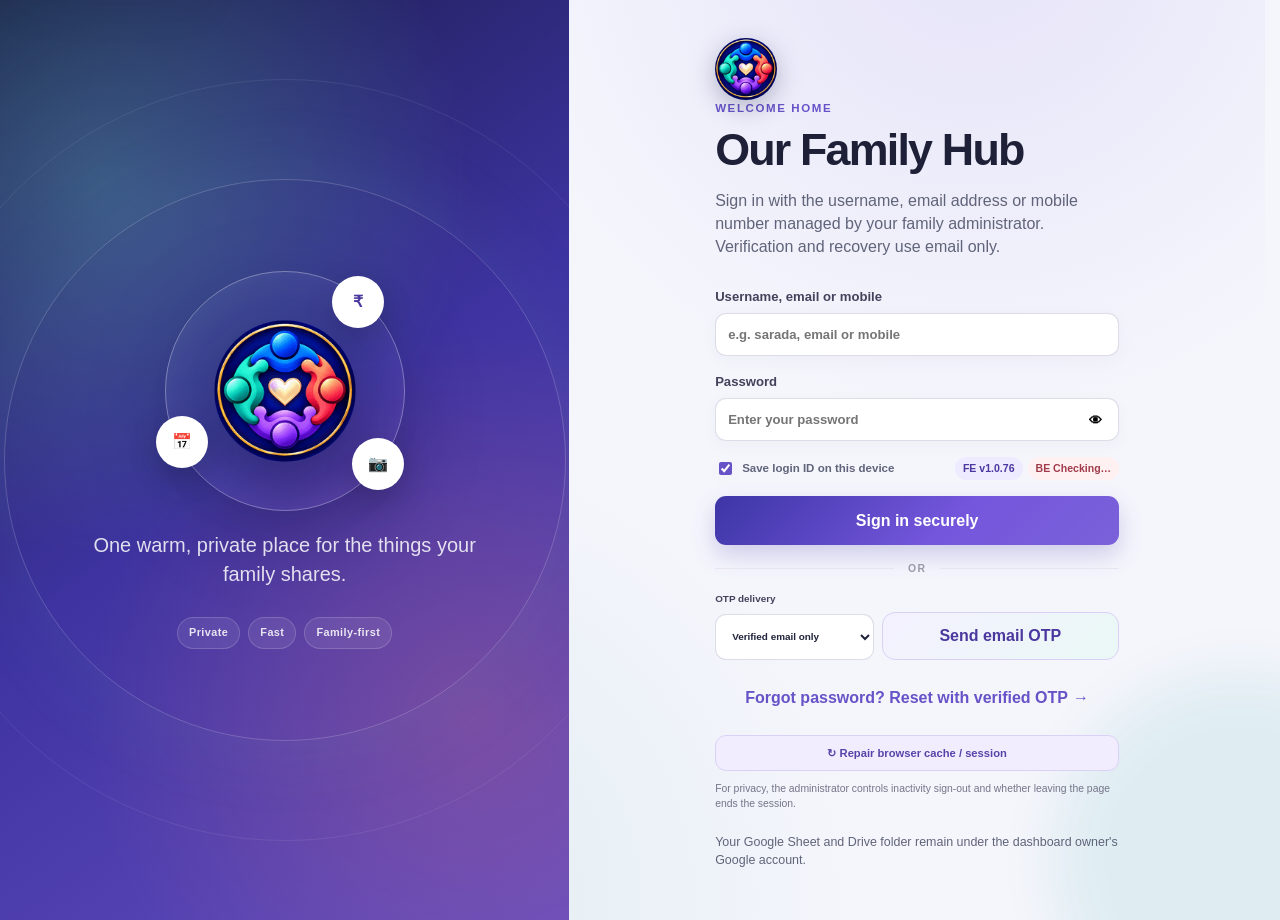
==== commit 3451ef6c: "MyFamily v1.0.76: restore Activities & Rituals navigation alongside Family Knowledge" ====
--- a/index.html
+++ b/index.html
@@ -6,18 +6,18 @@
   <meta name="color-scheme" content="light">
   <meta name="description" content="Private family dashboard for expenses, goals, important dates and photos.">
   <title>Our Family Hub</title>
-  <link rel="icon" href="family-unity-v1058-32.png?v=1.0.75" type="image/png" sizes="32x32">
-  <link rel="shortcut icon" href="family-unity-v1058-32.png?v=1.0.75" type="image/png">
-  <link rel="apple-touch-icon" href="family-unity-v1058-180.png?v=1.0.75" sizes="180x180">
-  <link rel="manifest" href="family-unity-v1058.webmanifest?v=1.0.75">
+  <link rel="icon" href="family-unity-v1058-32.png?v=1.0.76" type="image/png" sizes="32x32">
+  <link rel="shortcut icon" href="family-unity-v1058-32.png?v=1.0.76" type="image/png">
+  <link rel="apple-touch-icon" href="family-unity-v1058-180.png?v=1.0.76" sizes="180x180">
+  <link rel="manifest" href="family-unity-v1058.webmanifest?v=1.0.76">
   <meta name="theme-color" content="#5b43b5">
   <link rel="preconnect" href="https://script.google.com">
   <link rel="dns-prefetch" href="//script.google.com">
-  <link rel="preload" href="styles.css?v=1.0.75" as="style">
-  <link rel="preload" href="config.js?v=1.0.75" as="script">
-  <link rel="preload" href="app.js?v=1.0.75" as="script">
-  <link rel="preload" href="family-unity-v1058-192.png?v=1.0.75" as="image" type="image/png" fetchpriority="high">
-  <link rel="stylesheet" href="styles.css?v=1.0.75">
+  <link rel="preload" href="styles.css?v=1.0.76" as="style">
+  <link rel="preload" href="config.js?v=1.0.76" as="script">
+  <link rel="preload" href="app.js?v=1.0.76" as="script">
+  <link rel="preload" href="family-unity-v1058-192.png?v=1.0.76" as="image" type="image/png" fetchpriority="high">
+  <link rel="stylesheet" href="styles.css?v=1.0.76">
 </head>
 <body class="premium-ui">
   <a class="skip-link" href="#mainContent">Skip to dashboard content</a>
@@ -27,7 +27,7 @@
   <section id="loginScreen" class="login-screen">
     <div class="login-visual" aria-hidden="true">
       <div class="family-orbit">
-        <img src="family-unity-v1058-192.png?v=1.0.75" alt="" width="136" height="136" decoding="async" fetchpriority="high">
+        <img src="family-unity-v1058-192.png?v=1.0.76" alt="" width="136" height="136" decoding="async" fetchpriority="high">
         <i class="orbit-dot dot-one">₹</i>
         <i class="orbit-dot dot-two">📅</i>
         <i class="orbit-dot dot-three">📷</i>
@@ -36,7 +36,7 @@
       <div class="login-trust-row"><span>Private</span><span>Fast</span><span>Family-first</span></div>
     </div>
     <div class="login-card">
-      <div class="brand-mark family-bond-brand"><img src="family-unity-v1058-192.png?v=1.0.75" alt="Four family members united around a shared heart" width="62" height="62" decoding="async" fetchpriority="high"></div>
+      <div class="brand-mark family-bond-brand"><img src="family-unity-v1058-192.png?v=1.0.76" alt="Four family members united around a shared heart" width="62" height="62" decoding="async" fetchpriority="high"></div>
       <p class="eyebrow">WELCOME HOME</p>
       <h1 id="loginFamilyName">Our Family Hub</h1>
       <p class="muted">Sign in with the username, email address or mobile number managed by your family administrator. Verification and recovery use email only.</p>
@@ -86,7 +86,7 @@
   <div id="appShell" class="app-shell hidden" inert>
     <aside id="sidebar" class="sidebar">
       <div class="sidebar-brand">
-        <div class="brand-mark small family-bond-brand"><img src="family-unity-v1058-192.png?v=1.0.75" alt="MyFamily bond emblem" width="46" height="46" decoding="async" loading="lazy"></div>
+        <div class="brand-mark small family-bond-brand"><img src="family-unity-v1058-192.png?v=1.0.76" alt="MyFamily bond emblem" width="46" height="46" decoding="async" loading="lazy"></div>
         <div>
           <strong id="sidebarFamilyName">Our Family Hub</strong>
           <span class="brand-kicker">PRIVATE FAMILY SPACE</span>
@@ -103,7 +103,7 @@
         </div></details>
         <details class="nav-group" open><summary><span>♧</span><strong>Family</strong><i>⌄</i></summary><div>
           <button class="nav-button" data-view="family"><span>♧</span> Family tree</button>
-          <button class="nav-button" data-view="activities" data-module="CALENDAR"><span>✿</span> Family Knowledge</button>
+          <button class="nav-button" data-view="activities" data-module="CALENDAR" data-journal-preset="ALL"><span>✿</span> Family Knowledge</button>
           <button class="nav-button" data-view="diary" data-module="DIARY"><span>☷</span> Family diary</button>
           <button class="nav-button" data-view="photos" data-module="PHOTOS"><span>▧</span> Memories</button>
           <button class="nav-button" data-view="experiences" data-module="EXPERIENCES"><span>✦</span> Experiences</button>
@@ -111,6 +111,7 @@
         <details class="nav-group" open><summary><span>▦</span><strong>Calendar</strong><i>⌄</i></summary><div>
           <button class="nav-button" data-view="dates" data-module="DATES"><span>◫</span> Reminders</button>
           <button class="nav-button" data-view="calendar" data-module="CALENDAR"><span>▦</span> Calendar &amp; festivals</button>
+          <button class="nav-button" data-view="activities" data-module="CALENDAR" data-journal-preset="ACTIVITIES"><span>✿</span> Activities &amp; Rituals</button>
         </div></details>
         <button id="adminNav" class="nav-button admin-nav-button hidden" data-view="admin"><span>⚙</span> Administration</button>
       </nav>
@@ -338,7 +339,7 @@
           <div class="activities-journal-hero">
             <div>
               <p class="eyebrow">OUR FAMILY LEGACY</p>
-              <h3>Family Knowledge Library</h3>
+              <h3 id="activitiesJournalHeroTitle">Family Knowledge Library</h3>
               <p>Find every shared tradition, festival, ritual, custom, recipe and family memory in one place. Open your entries to update them and preserve them for future generations.</p>
             </div>
             <div class="activities-journal-hero-actions">
@@ -1122,12 +1123,12 @@
   <div id="loadingOverlay" class="loading-overlay hidden" role="status" aria-live="polite" aria-atomic="true"><div class="spinner" aria-hidden="true"></div><p id="loadingText">Working…</p></div>
   <div id="toastRegion" class="toast-region" role="status" aria-live="polite" aria-atomic="true"></div>
 
-  <script src="config.js?v=1.0.75" defer></script>
-  <script src="app.js?v=1.0.75" defer></script>
+  <script src="config.js?v=1.0.76" defer></script>
+  <script src="app.js?v=1.0.76" defer></script>
   <script>
     if ("serviceWorker" in navigator) {
       window.addEventListener("load", function () {
-        var registerWorker = function () { navigator.serviceWorker.register("./sw.js?v=1.0.75", { scope: "./" }).catch(function () {}); };
+        var registerWorker = function () { navigator.serviceWorker.register("./sw.js?v=1.0.76", { scope: "./" }).catch(function () {}); };
         if ("requestIdleCallback" in window) requestIdleCallback(registerWorker, { timeout: 2200 });
         else setTimeout(registerWorker, 600);
       }, { once: true });
--- a/styles.css
+++ b/styles.css
@@ -2107,3 +2107,10 @@
 .odia-festival-copy .family-knowledge-preview{margin-top:7px}
 .date-card-copy .family-knowledge-preview{margin:7px 0}
 @media(max-width:540px){.family-knowledge-chip{font-size:.59rem}.date-card .family-knowledge-preview{gap:4px}}
+
+
+/* v1.0.75 · Family Knowledge library, explicit edit action and save guidance */
+.activities-journal-card-actions{gap:8px;flex-wrap:wrap}
+.activities-journal-save-guidance{margin:0 20px 10px;padding:9px 12px;border:1px solid #e5e0f2;border-radius:10px;background:#f8f6ff;color:#625a7d;font-size:.76rem;line-height:1.45}
+.activities-journal-save-guidance.is-error{border-color:#d98a96;background:#fff5f6;color:#9b3142}
+@media(max-width:760px){.activities-journal-card-actions{justify-content:stretch}.activities-journal-card-actions button{flex:1 1 auto}.activities-journal-save-guidance{margin:0 12px 9px}}
--- a/styles.css
+++ b/styles.css
@@ -2107,3 +2107,10 @@
 .odia-festival-copy .family-knowledge-preview{margin-top:7px}
 .date-card-copy .family-knowledge-preview{margin:7px 0}
 @media(max-width:540px){.family-knowledge-chip{font-size:.59rem}.date-card .family-knowledge-preview{gap:4px}}
+
+
+/* v1.0.75 · Family Knowledge library, explicit edit action and save guidance */
+.activities-journal-card-actions{gap:8px;flex-wrap:wrap}
+.activities-journal-save-guidance{margin:0 20px 10px;padding:9px 12px;border:1px solid #e5e0f2;border-radius:10px;background:#f8f6ff;color:#625a7d;font-size:.76rem;line-height:1.45}
+.activities-journal-save-guidance.is-error{border-color:#d98a96;background:#fff5f6;color:#9b3142}
+@media(max-width:760px){.activities-journal-card-actions{justify-content:stretch}.activities-journal-card-actions button{flex:1 1 auto}.activities-journal-save-guidance{margin:0 12px 9px}}
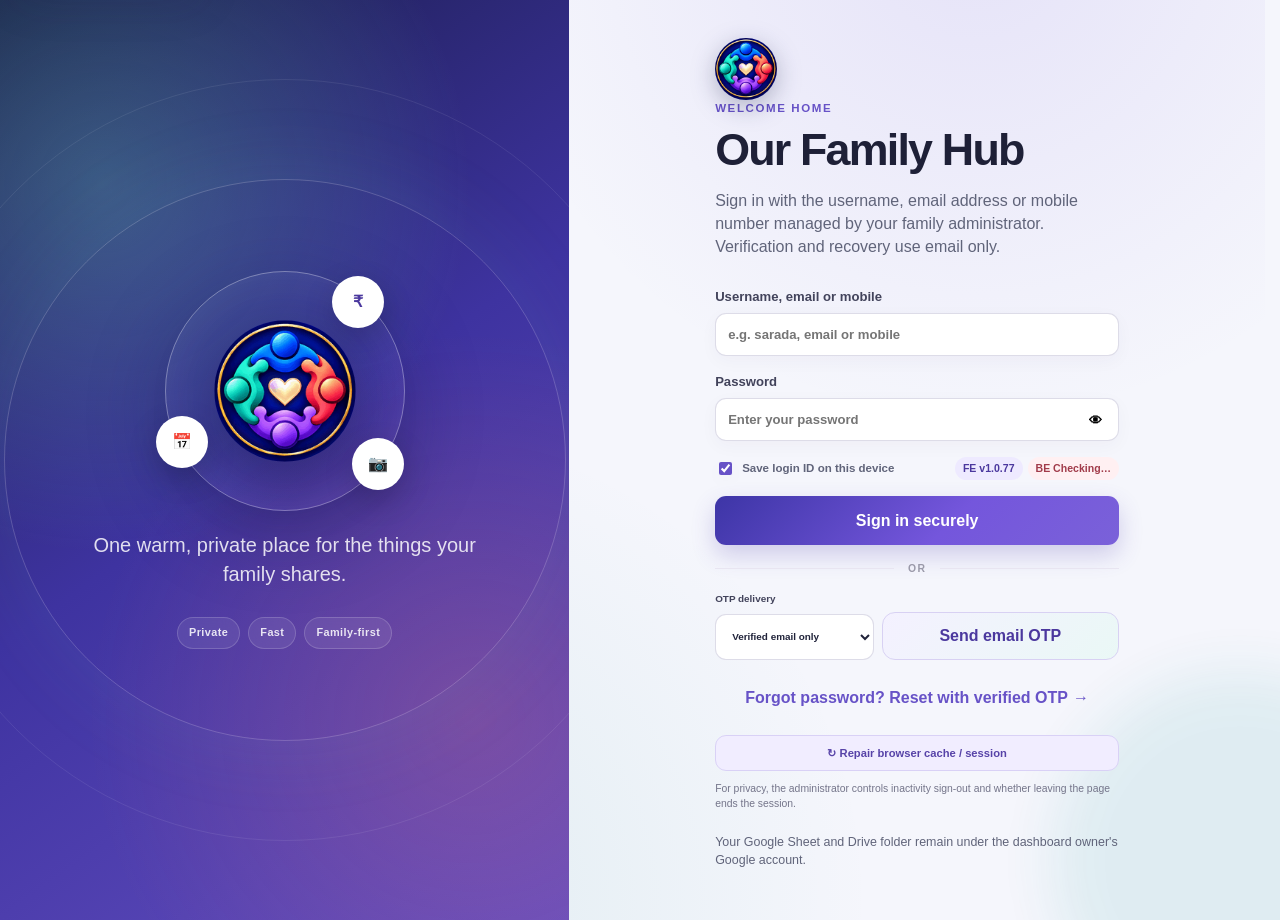
==== commit 6c9b1374: "MyFamily v1.0.77: add Family Knowledge categories, filters and Heritage Yearbook" ====
--- a/index.html
+++ b/index.html
@@ -6,18 +6,18 @@
   <meta name="color-scheme" content="light">
   <meta name="description" content="Private family dashboard for expenses, goals, important dates and photos.">
   <title>Our Family Hub</title>
-  <link rel="icon" href="family-unity-v1058-32.png?v=1.0.76" type="image/png" sizes="32x32">
-  <link rel="shortcut icon" href="family-unity-v1058-32.png?v=1.0.76" type="image/png">
-  <link rel="apple-touch-icon" href="family-unity-v1058-180.png?v=1.0.76" sizes="180x180">
-  <link rel="manifest" href="family-unity-v1058.webmanifest?v=1.0.76">
+  <link rel="icon" href="family-unity-v1058-32.png?v=1.0.77" type="image/png" sizes="32x32">
+  <link rel="shortcut icon" href="family-unity-v1058-32.png?v=1.0.77" type="image/png">
+  <link rel="apple-touch-icon" href="family-unity-v1058-180.png?v=1.0.77" sizes="180x180">
+  <link rel="manifest" href="family-unity-v1058.webmanifest?v=1.0.77">
   <meta name="theme-color" content="#5b43b5">
   <link rel="preconnect" href="https://script.google.com">
   <link rel="dns-prefetch" href="//script.google.com">
-  <link rel="preload" href="styles.css?v=1.0.76" as="style">
-  <link rel="preload" href="config.js?v=1.0.76" as="script">
-  <link rel="preload" href="app.js?v=1.0.76" as="script">
-  <link rel="preload" href="family-unity-v1058-192.png?v=1.0.76" as="image" type="image/png" fetchpriority="high">
-  <link rel="stylesheet" href="styles.css?v=1.0.76">
+  <link rel="preload" href="styles.css?v=1.0.77" as="style">
+  <link rel="preload" href="config.js?v=1.0.77" as="script">
+  <link rel="preload" href="app.js?v=1.0.77" as="script">
+  <link rel="preload" href="family-unity-v1058-192.png?v=1.0.77" as="image" type="image/png" fetchpriority="high">
+  <link rel="stylesheet" href="styles.css?v=1.0.77">
 </head>
 <body class="premium-ui">
   <a class="skip-link" href="#mainContent">Skip to dashboard content</a>
@@ -27,7 +27,7 @@
   <section id="loginScreen" class="login-screen">
     <div class="login-visual" aria-hidden="true">
       <div class="family-orbit">
-        <img src="family-unity-v1058-192.png?v=1.0.76" alt="" width="136" height="136" decoding="async" fetchpriority="high">
+        <img src="family-unity-v1058-192.png?v=1.0.77" alt="" width="136" height="136" decoding="async" fetchpriority="high">
         <i class="orbit-dot dot-one">₹</i>
         <i class="orbit-dot dot-two">📅</i>
         <i class="orbit-dot dot-three">📷</i>
@@ -36,7 +36,7 @@
       <div class="login-trust-row"><span>Private</span><span>Fast</span><span>Family-first</span></div>
     </div>
     <div class="login-card">
-      <div class="brand-mark family-bond-brand"><img src="family-unity-v1058-192.png?v=1.0.76" alt="Four family members united around a shared heart" width="62" height="62" decoding="async" fetchpriority="high"></div>
+      <div class="brand-mark family-bond-brand"><img src="family-unity-v1058-192.png?v=1.0.77" alt="Four family members united around a shared heart" width="62" height="62" decoding="async" fetchpriority="high"></div>
       <p class="eyebrow">WELCOME HOME</p>
       <h1 id="loginFamilyName">Our Family Hub</h1>
       <p class="muted">Sign in with the username, email address or mobile number managed by your family administrator. Verification and recovery use email only.</p>
@@ -86,7 +86,7 @@
   <div id="appShell" class="app-shell hidden" inert>
     <aside id="sidebar" class="sidebar">
       <div class="sidebar-brand">
-        <div class="brand-mark small family-bond-brand"><img src="family-unity-v1058-192.png?v=1.0.76" alt="MyFamily bond emblem" width="46" height="46" decoding="async" loading="lazy"></div>
+        <div class="brand-mark small family-bond-brand"><img src="family-unity-v1058-192.png?v=1.0.77" alt="MyFamily bond emblem" width="46" height="46" decoding="async" loading="lazy"></div>
         <div>
           <strong id="sidebarFamilyName">Our Family Hub</strong>
           <span class="brand-kicker">PRIVATE FAMILY SPACE</span>
@@ -343,20 +343,31 @@
               <p>Find every shared tradition, festival, ritual, custom, recipe and family memory in one place. Open your entries to update them and preserve them for future generations.</p>
             </div>
             <div class="activities-journal-hero-actions">
-              <button id="activitiesJournalPrint" class="secondary-button" type="button">▧ Print filtered journal</button>
+              <button id="activitiesJournalPrint" class="secondary-button" type="button">▧ Print filtered list</button>
+              <button id="activitiesJournalPrintYearbook" class="secondary-button" type="button">▤ Family Heritage Yearbook</button>
               <button id="addActivitiesJournal" class="primary-button" type="button">＋ Add a memory</button>
             </div>
           </div>
           <div class="activities-journal-principles">
-            <span>♡ Family entries are collaborative</span>
+            <span>♡ Shared entries are visible to authorised family members</span>
             <span>🔒 Private entries stay with their creator</span>
-            <span>▧ Original photographs stay in private Drive</span>
-          </div>
+            <span>✎ The entry owner manages edits</span>
+          </div>
+          <nav id="activitiesJournalCategories" class="activities-journal-categories" aria-label="Family knowledge categories">
+            <button type="button" class="knowledge-category active" data-journal-category="ALL">All knowledge</button>
+            <button type="button" class="knowledge-category" data-journal-category="FESTIVALS">Festivals</button>
+            <button type="button" class="knowledge-category" data-journal-category="ACTIVITIES">Activities &amp; rituals</button>
+            <button type="button" class="knowledge-category" data-journal-category="TRADITIONS">Traditions &amp; customs</button>
+            <button type="button" class="knowledge-category" data-journal-category="CELEBRATIONS">Celebrations</button>
+            <button type="button" class="knowledge-category" data-journal-category="RECIPES">Recipes</button>
+          </nav>
           <div class="filter-bar activities-journal-filters">
             <label class="search-label">Search memories<input id="activitiesJournalSearch" type="search" placeholder="Festival, ritual, story, food or family member"></label>
             <label>Year<select id="activitiesJournalYear"><option value="">All years</option></select></label>
             <label>Type<select id="activitiesJournalType"><option value="">All types</option><option value="FESTIVAL">Festival</option><option value="ACTIVITY">Activity</option><option value="RITUAL">Ritual</option><option value="TRADITION">Tradition</option><option value="CELEBRATION">Celebration</option><option value="CUSTOM">Custom</option></select></label>
             <label>Visibility<select id="activitiesJournalVisibilityFilter"><option value="ALL">Family + my private</option><option value="FAMILY">Family only</option><option value="PRIVATE">My private only</option></select></label>
+            <label>Order<select id="activitiesJournalSort"><option value="UPDATED">Recently updated</option><option value="EVENT">Event date</option><option value="TITLE">Title A–Z</option></select></label>
+            <label>Documentation<select id="activitiesJournalCompleteness"><option value="ALL">All documentation</option><option value="NEEDS_DETAILS">Needs more detail</option><option value="WELL_DOCUMENTED">Well documented</option></select></label>
           </div>
           <div id="activitiesJournalLinkedFilterBanner" class="activities-journal-linked-filter hidden">
             <span id="activitiesJournalLinkedFilterText"></span>
@@ -1123,12 +1134,12 @@
   <div id="loadingOverlay" class="loading-overlay hidden" role="status" aria-live="polite" aria-atomic="true"><div class="spinner" aria-hidden="true"></div><p id="loadingText">Working…</p></div>
   <div id="toastRegion" class="toast-region" role="status" aria-live="polite" aria-atomic="true"></div>
 
-  <script src="config.js?v=1.0.76" defer></script>
-  <script src="app.js?v=1.0.76" defer></script>
+  <script src="config.js?v=1.0.77" defer></script>
+  <script src="app.js?v=1.0.77" defer></script>
   <script>
     if ("serviceWorker" in navigator) {
       window.addEventListener("load", function () {
-        var registerWorker = function () { navigator.serviceWorker.register("./sw.js?v=1.0.76", { scope: "./" }).catch(function () {}); };
+        var registerWorker = function () { navigator.serviceWorker.register("./sw.js?v=1.0.77", { scope: "./" }).catch(function () {}); };
         if ("requestIdleCallback" in window) requestIdleCallback(registerWorker, { timeout: 2200 });
         else setTimeout(registerWorker, 600);
       }, { once: true });
--- a/styles.css
+++ b/styles.css
@@ -2114,3 +2114,7 @@
 .activities-journal-save-guidance{margin:0 20px 10px;padding:9px 12px;border:1px solid #e5e0f2;border-radius:10px;background:#f8f6ff;color:#625a7d;font-size:.76rem;line-height:1.45}
 .activities-journal-save-guidance.is-error{border-color:#d98a96;background:#fff5f6;color:#9b3142}
 @media(max-width:760px){.activities-journal-card-actions{justify-content:stretch}.activities-journal-card-actions button{flex:1 1 auto}.activities-journal-save-guidance{margin:0 12px 9px}}
+
+
+/* v1.0.76 · keep Family Knowledge and Activities & Rituals as clear entry points */
+.activities-journal-hero h3{overflow-wrap:anywhere}
--- a/styles.css
+++ b/styles.css
@@ -2114,3 +2114,7 @@
 .activities-journal-save-guidance{margin:0 20px 10px;padding:9px 12px;border:1px solid #e5e0f2;border-radius:10px;background:#f8f6ff;color:#625a7d;font-size:.76rem;line-height:1.45}
 .activities-journal-save-guidance.is-error{border-color:#d98a96;background:#fff5f6;color:#9b3142}
 @media(max-width:760px){.activities-journal-card-actions{justify-content:stretch}.activities-journal-card-actions button{flex:1 1 auto}.activities-journal-save-guidance{margin:0 12px 9px}}
+
+
+/* v1.0.76 · keep Family Knowledge and Activities & Rituals as clear entry points */
+.activities-journal-hero h3{overflow-wrap:anywhere}
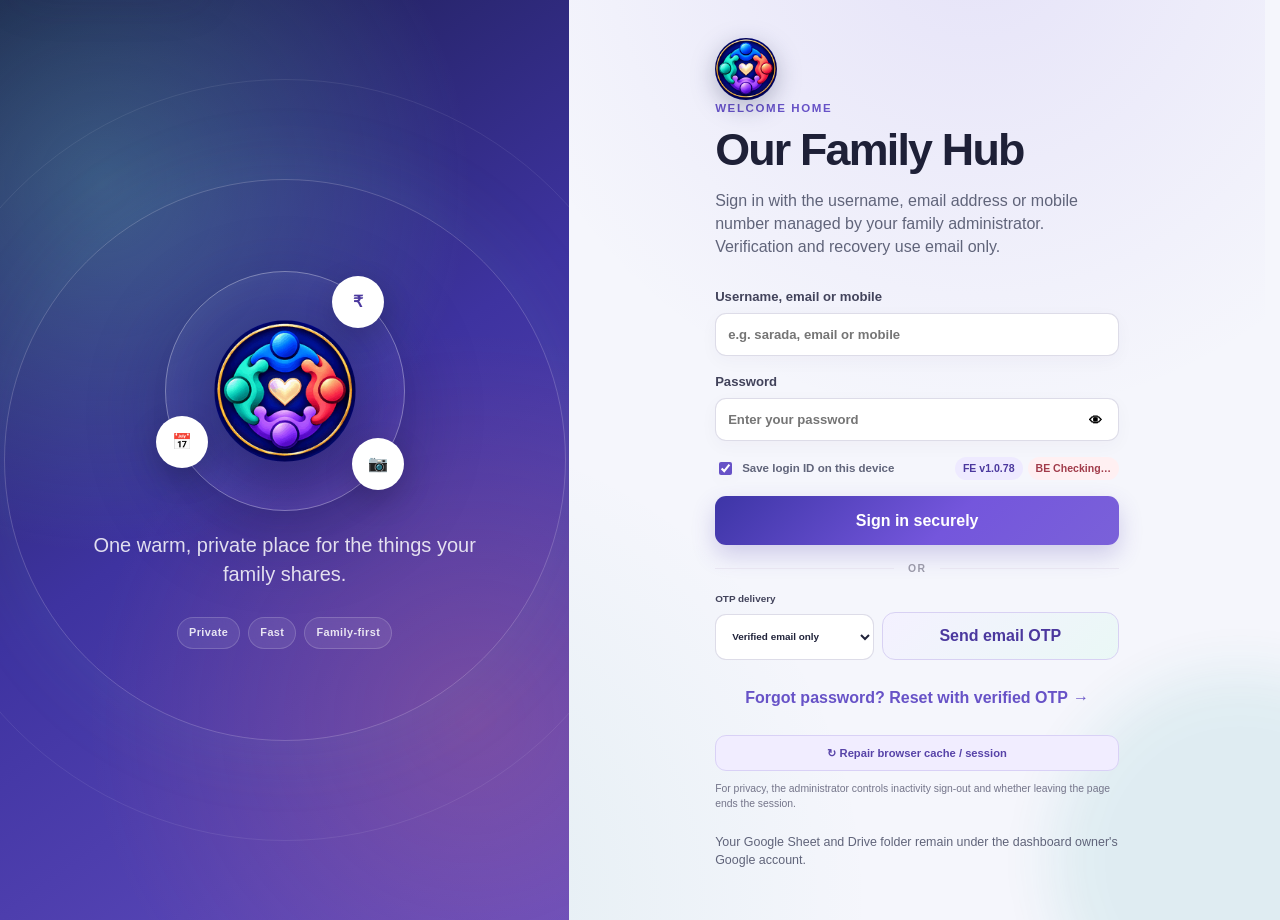
==== commit f4aa4ab4: "Bump MyFamily frontend assets to 1.0.78" ====
--- a/index.html
+++ b/index.html
@@ -6,18 +6,18 @@
   <meta name="color-scheme" content="light">
   <meta name="description" content="Private family dashboard for expenses, goals, important dates and photos.">
   <title>Our Family Hub</title>
-  <link rel="icon" href="family-unity-v1058-32.png?v=1.0.77" type="image/png" sizes="32x32">
-  <link rel="shortcut icon" href="family-unity-v1058-32.png?v=1.0.77" type="image/png">
-  <link rel="apple-touch-icon" href="family-unity-v1058-180.png?v=1.0.77" sizes="180x180">
-  <link rel="manifest" href="family-unity-v1058.webmanifest?v=1.0.77">
+  <link rel="icon" href="family-unity-v1058-32.png?v=1.0.78" type="image/png" sizes="32x32">
+  <link rel="shortcut icon" href="family-unity-v1058-32.png?v=1.0.78" type="image/png">
+  <link rel="apple-touch-icon" href="family-unity-v1058-180.png?v=1.0.78" sizes="180x180">
+  <link rel="manifest" href="family-unity-v1058.webmanifest?v=1.0.78">
   <meta name="theme-color" content="#5b43b5">
   <link rel="preconnect" href="https://script.google.com">
   <link rel="dns-prefetch" href="//script.google.com">
-  <link rel="preload" href="styles.css?v=1.0.77" as="style">
-  <link rel="preload" href="config.js?v=1.0.77" as="script">
-  <link rel="preload" href="app.js?v=1.0.77" as="script">
-  <link rel="preload" href="family-unity-v1058-192.png?v=1.0.77" as="image" type="image/png" fetchpriority="high">
-  <link rel="stylesheet" href="styles.css?v=1.0.77">
+  <link rel="preload" href="styles.css?v=1.0.78" as="style">
+  <link rel="preload" href="config.js?v=1.0.78" as="script">
+  <link rel="preload" href="app.js?v=1.0.78" as="script">
+  <link rel="preload" href="family-unity-v1058-192.png?v=1.0.78" as="image" type="image/png" fetchpriority="high">
+  <link rel="stylesheet" href="styles.css?v=1.0.78">
 </head>
 <body class="premium-ui">
   <a class="skip-link" href="#mainContent">Skip to dashboard content</a>
@@ -27,7 +27,7 @@
   <section id="loginScreen" class="login-screen">
     <div class="login-visual" aria-hidden="true">
       <div class="family-orbit">
-        <img src="family-unity-v1058-192.png?v=1.0.77" alt="" width="136" height="136" decoding="async" fetchpriority="high">
+        <img src="family-unity-v1058-192.png?v=1.0.78" alt="" width="136" height="136" decoding="async" fetchpriority="high">
         <i class="orbit-dot dot-one">₹</i>
         <i class="orbit-dot dot-two">📅</i>
         <i class="orbit-dot dot-three">📷</i>
@@ -36,7 +36,7 @@
       <div class="login-trust-row"><span>Private</span><span>Fast</span><span>Family-first</span></div>
     </div>
     <div class="login-card">
-      <div class="brand-mark family-bond-brand"><img src="family-unity-v1058-192.png?v=1.0.77" alt="Four family members united around a shared heart" width="62" height="62" decoding="async" fetchpriority="high"></div>
+      <div class="brand-mark family-bond-brand"><img src="family-unity-v1058-192.png?v=1.0.78" alt="Four family members united around a shared heart" width="62" height="62" decoding="async" fetchpriority="high"></div>
       <p class="eyebrow">WELCOME HOME</p>
       <h1 id="loginFamilyName">Our Family Hub</h1>
       <p class="muted">Sign in with the username, email address or mobile number managed by your family administrator. Verification and recovery use email only.</p>
@@ -86,7 +86,7 @@
   <div id="appShell" class="app-shell hidden" inert>
     <aside id="sidebar" class="sidebar">
       <div class="sidebar-brand">
-        <div class="brand-mark small family-bond-brand"><img src="family-unity-v1058-192.png?v=1.0.77" alt="MyFamily bond emblem" width="46" height="46" decoding="async" loading="lazy"></div>
+        <div class="brand-mark small family-bond-brand"><img src="family-unity-v1058-192.png?v=1.0.78" alt="MyFamily bond emblem" width="46" height="46" decoding="async" loading="lazy"></div>
         <div>
           <strong id="sidebarFamilyName">Our Family Hub</strong>
           <span class="brand-kicker">PRIVATE FAMILY SPACE</span>
@@ -1134,12 +1134,12 @@
   <div id="loadingOverlay" class="loading-overlay hidden" role="status" aria-live="polite" aria-atomic="true"><div class="spinner" aria-hidden="true"></div><p id="loadingText">Working…</p></div>
   <div id="toastRegion" class="toast-region" role="status" aria-live="polite" aria-atomic="true"></div>
 
-  <script src="config.js?v=1.0.77" defer></script>
-  <script src="app.js?v=1.0.77" defer></script>
+  <script src="config.js?v=1.0.78" defer></script>
+  <script src="app.js?v=1.0.78" defer></script>
   <script>
     if ("serviceWorker" in navigator) {
       window.addEventListener("load", function () {
-        var registerWorker = function () { navigator.serviceWorker.register("./sw.js?v=1.0.77", { scope: "./" }).catch(function () {}); };
+        var registerWorker = function () { navigator.serviceWorker.register("./sw.js?v=1.0.78", { scope: "./" }).catch(function () {}); };
         if ("requestIdleCallback" in window) requestIdleCallback(registerWorker, { timeout: 2200 });
         else setTimeout(registerWorker, 600);
       }, { once: true });
--- a/styles.css
+++ b/styles.css
@@ -2118,3 +2118,24 @@
 
 /* v1.0.76 · keep Family Knowledge and Activities & Rituals as clear entry points */
 .activities-journal-hero h3{overflow-wrap:anywhere}
+
+
+/* v1.0.77 · Family Knowledge Library categories and documentation status */
+.activities-journal-categories{display:flex;align-items:center;gap:7px;flex-wrap:wrap;margin:4px 0 14px;padding:3px 0}
+.knowledge-category{appearance:none;border:1px solid #e2ddef;border-radius:999px;background:#fff;color:#5e5872;padding:8px 13px;font-size:.74rem;font-weight:750;line-height:1.2;font-family:inherit;cursor:pointer;transition:background .15s,border-color .15s,box-shadow .15s}
+.knowledge-category:hover{border-color:#9c8cda;background:#faf8ff}
+.knowledge-category.active{border-color:#6250bd;background:#f0edff;color:#4937a6;box-shadow:0 3px 10px rgba(72,55,153,.1)}
+.knowledge-completeness{display:grid;gap:5px;margin:2px 0 3px;padding:9px 10px;border:1px solid #eeebf4;border-radius:11px;background:#fbfaff}
+.knowledge-completeness-label{display:flex;justify-content:space-between;gap:10px;color:#777188;font-size:.67rem;font-weight:750}
+.knowledge-completeness-label strong{color:#433b63}
+.knowledge-completeness-track{height:6px;border-radius:99px;background:#e9e5f2;overflow:hidden}
+.knowledge-completeness-track i{display:block;height:100%;border-radius:99px;background:#8b7aca}
+.knowledge-completeness-track i.good{background:#329b80}
+.knowledge-completeness-track i.needs-work{background:#d09a50}
+.knowledge-completeness small{font-size:.65rem;font-weight:800}
+.knowledge-completeness small.good{color:#23816e}
+.knowledge-completeness small.progress{color:#817044}
+.knowledge-completeness small.needs-work{color:#9a6a2e}
+.activities-journal-card-actions{gap:8px;flex-wrap:wrap}
+@media(max-width:760px){.activities-journal-categories{flex-wrap:nowrap;overflow-x:auto;padding:4px 1px 10px;scrollbar-width:thin}.knowledge-category{flex:0 0 auto}.activities-journal-card-actions{justify-content:stretch}.activities-journal-card-actions button{flex:1 1 auto}}
+@media print{.activities-journal-categories{display:none!important}}
--- a/styles.css
+++ b/styles.css
@@ -2118,3 +2118,24 @@
 
 /* v1.0.76 · keep Family Knowledge and Activities & Rituals as clear entry points */
 .activities-journal-hero h3{overflow-wrap:anywhere}
+
+
+/* v1.0.77 · Family Knowledge Library categories and documentation status */
+.activities-journal-categories{display:flex;align-items:center;gap:7px;flex-wrap:wrap;margin:4px 0 14px;padding:3px 0}
+.knowledge-category{appearance:none;border:1px solid #e2ddef;border-radius:999px;background:#fff;color:#5e5872;padding:8px 13px;font-size:.74rem;font-weight:750;line-height:1.2;font-family:inherit;cursor:pointer;transition:background .15s,border-color .15s,box-shadow .15s}
+.knowledge-category:hover{border-color:#9c8cda;background:#faf8ff}
+.knowledge-category.active{border-color:#6250bd;background:#f0edff;color:#4937a6;box-shadow:0 3px 10px rgba(72,55,153,.1)}
+.knowledge-completeness{display:grid;gap:5px;margin:2px 0 3px;padding:9px 10px;border:1px solid #eeebf4;border-radius:11px;background:#fbfaff}
+.knowledge-completeness-label{display:flex;justify-content:space-between;gap:10px;color:#777188;font-size:.67rem;font-weight:750}
+.knowledge-completeness-label strong{color:#433b63}
+.knowledge-completeness-track{height:6px;border-radius:99px;background:#e9e5f2;overflow:hidden}
+.knowledge-completeness-track i{display:block;height:100%;border-radius:99px;background:#8b7aca}
+.knowledge-completeness-track i.good{background:#329b80}
+.knowledge-completeness-track i.needs-work{background:#d09a50}
+.knowledge-completeness small{font-size:.65rem;font-weight:800}
+.knowledge-completeness small.good{color:#23816e}
+.knowledge-completeness small.progress{color:#817044}
+.knowledge-completeness small.needs-work{color:#9a6a2e}
+.activities-journal-card-actions{gap:8px;flex-wrap:wrap}
+@media(max-width:760px){.activities-journal-categories{flex-wrap:nowrap;overflow-x:auto;padding:4px 1px 10px;scrollbar-width:thin}.knowledge-category{flex:0 0 auto}.activities-journal-card-actions{justify-content:stretch}.activities-journal-card-actions button{flex:1 1 auto}}
+@media print{.activities-journal-categories{display:none!important}}
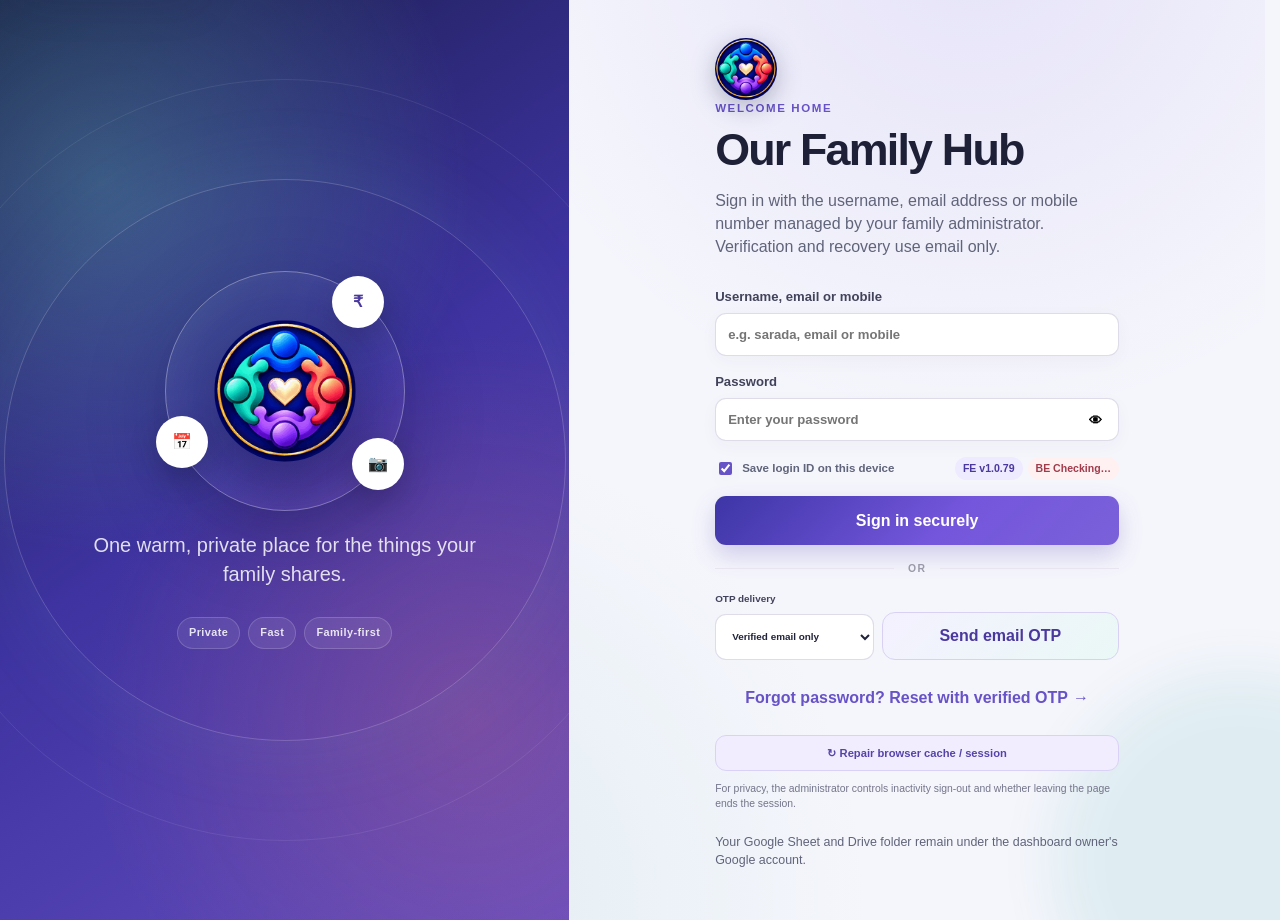
==== commit 7f017000: "Add Family Knowledge revision history dialog" ====
--- a/index.html
+++ b/index.html
@@ -6,18 +6,18 @@
   <meta name="color-scheme" content="light">
   <meta name="description" content="Private family dashboard for expenses, goals, important dates and photos.">
   <title>Our Family Hub</title>
-  <link rel="icon" href="family-unity-v1058-32.png?v=1.0.78" type="image/png" sizes="32x32">
-  <link rel="shortcut icon" href="family-unity-v1058-32.png?v=1.0.78" type="image/png">
-  <link rel="apple-touch-icon" href="family-unity-v1058-180.png?v=1.0.78" sizes="180x180">
-  <link rel="manifest" href="family-unity-v1058.webmanifest?v=1.0.78">
+  <link rel="icon" href="family-unity-v1058-32.png?v=1.0.79" type="image/png" sizes="32x32">
+  <link rel="shortcut icon" href="family-unity-v1058-32.png?v=1.0.79" type="image/png">
+  <link rel="apple-touch-icon" href="family-unity-v1058-180.png?v=1.0.79" sizes="180x180">
+  <link rel="manifest" href="family-unity-v1058.webmanifest?v=1.0.79">
   <meta name="theme-color" content="#5b43b5">
   <link rel="preconnect" href="https://script.google.com">
   <link rel="dns-prefetch" href="//script.google.com">
-  <link rel="preload" href="styles.css?v=1.0.78" as="style">
-  <link rel="preload" href="config.js?v=1.0.78" as="script">
-  <link rel="preload" href="app.js?v=1.0.78" as="script">
-  <link rel="preload" href="family-unity-v1058-192.png?v=1.0.78" as="image" type="image/png" fetchpriority="high">
-  <link rel="stylesheet" href="styles.css?v=1.0.78">
+  <link rel="preload" href="styles.css?v=1.0.79" as="style">
+  <link rel="preload" href="config.js?v=1.0.79" as="script">
+  <link rel="preload" href="app.js?v=1.0.79" as="script">
+  <link rel="preload" href="family-unity-v1058-192.png?v=1.0.79" as="image" type="image/png" fetchpriority="high">
+  <link rel="stylesheet" href="styles.css?v=1.0.79">
 </head>
 <body class="premium-ui">
   <a class="skip-link" href="#mainContent">Skip to dashboard content</a>
@@ -27,7 +27,7 @@
   <section id="loginScreen" class="login-screen">
     <div class="login-visual" aria-hidden="true">
       <div class="family-orbit">
-        <img src="family-unity-v1058-192.png?v=1.0.78" alt="" width="136" height="136" decoding="async" fetchpriority="high">
+        <img src="family-unity-v1058-192.png?v=1.0.79" alt="" width="136" height="136" decoding="async" fetchpriority="high">
         <i class="orbit-dot dot-one">₹</i>
         <i class="orbit-dot dot-two">📅</i>
         <i class="orbit-dot dot-three">📷</i>
@@ -36,7 +36,7 @@
       <div class="login-trust-row"><span>Private</span><span>Fast</span><span>Family-first</span></div>
     </div>
     <div class="login-card">
-      <div class="brand-mark family-bond-brand"><img src="family-unity-v1058-192.png?v=1.0.78" alt="Four family members united around a shared heart" width="62" height="62" decoding="async" fetchpriority="high"></div>
+      <div class="brand-mark family-bond-brand"><img src="family-unity-v1058-192.png?v=1.0.79" alt="Four family members united around a shared heart" width="62" height="62" decoding="async" fetchpriority="high"></div>
       <p class="eyebrow">WELCOME HOME</p>
       <h1 id="loginFamilyName">Our Family Hub</h1>
       <p class="muted">Sign in with the username, email address or mobile number managed by your family administrator. Verification and recovery use email only.</p>
@@ -86,7 +86,7 @@
   <div id="appShell" class="app-shell hidden" inert>
     <aside id="sidebar" class="sidebar">
       <div class="sidebar-brand">
-        <div class="brand-mark small family-bond-brand"><img src="family-unity-v1058-192.png?v=1.0.78" alt="MyFamily bond emblem" width="46" height="46" decoding="async" loading="lazy"></div>
+        <div class="brand-mark small family-bond-brand"><img src="family-unity-v1058-192.png?v=1.0.79" alt="MyFamily bond emblem" width="46" height="46" decoding="async" loading="lazy"></div>
         <div>
           <strong id="sidebarFamilyName">Our Family Hub</strong>
           <span class="brand-kicker">PRIVATE FAMILY SPACE</span>
@@ -903,11 +903,22 @@
       </div>
       <div class="modal-actions activities-journal-modal-actions">
         <button type="button" class="secondary-button" data-close>Close</button>
+        <button id="activitiesJournalHistory" type="button" class="secondary-button hidden">◷ Version history</button>
         <button id="activitiesJournalPrintEntry" type="button" class="secondary-button hidden">▧ Print memory</button>
         <button id="activitiesJournalArchiveEntry" type="button" class="danger-button hidden">Archive entry</button>
         <button id="activitiesJournalSave" type="submit" class="primary-button">Save memory</button>
       </div>
     </form>
+  </dialog>
+
+  <dialog id="activitiesJournalHistoryDialog" class="modal activities-journal-history-dialog" aria-label="Family Knowledge version history">
+    <div class="modal-head">
+      <div><p class="eyebrow">OWNER-ONLY RECOVERY</p><h3>Version history</h3><small>Previous written versions and calendar connections for this entry.</small></div>
+      <button class="modal-close" type="button" data-close>×</button>
+    </div>
+    <p class="activities-journal-history-note">Restoring a version first preserves the current version as a safety revision. Photos remain unchanged.</p>
+    <div id="activitiesJournalHistoryList" class="activities-journal-history-list"></div>
+    <div class="modal-actions"><button type="button" class="secondary-button" data-close>Close history</button></div>
   </dialog>
 
   <dialog id="traditionGuideDialog" class="modal tradition-guide-dialog" aria-label="Family tradition and celebration guide">
@@ -1134,12 +1145,12 @@
   <div id="loadingOverlay" class="loading-overlay hidden" role="status" aria-live="polite" aria-atomic="true"><div class="spinner" aria-hidden="true"></div><p id="loadingText">Working…</p></div>
   <div id="toastRegion" class="toast-region" role="status" aria-live="polite" aria-atomic="true"></div>
 
-  <script src="config.js?v=1.0.78" defer></script>
-  <script src="app.js?v=1.0.78" defer></script>
+  <script src="config.js?v=1.0.79" defer></script>
+  <script src="app.js?v=1.0.79" defer></script>
   <script>
     if ("serviceWorker" in navigator) {
       window.addEventListener("load", function () {
-        var registerWorker = function () { navigator.serviceWorker.register("./sw.js?v=1.0.78", { scope: "./" }).catch(function () {}); };
+        var registerWorker = function () { navigator.serviceWorker.register("./sw.js?v=1.0.79", { scope: "./" }).catch(function () {}); };
         if ("requestIdleCallback" in window) requestIdleCallback(registerWorker, { timeout: 2200 });
         else setTimeout(registerWorker, 600);
       }, { once: true });
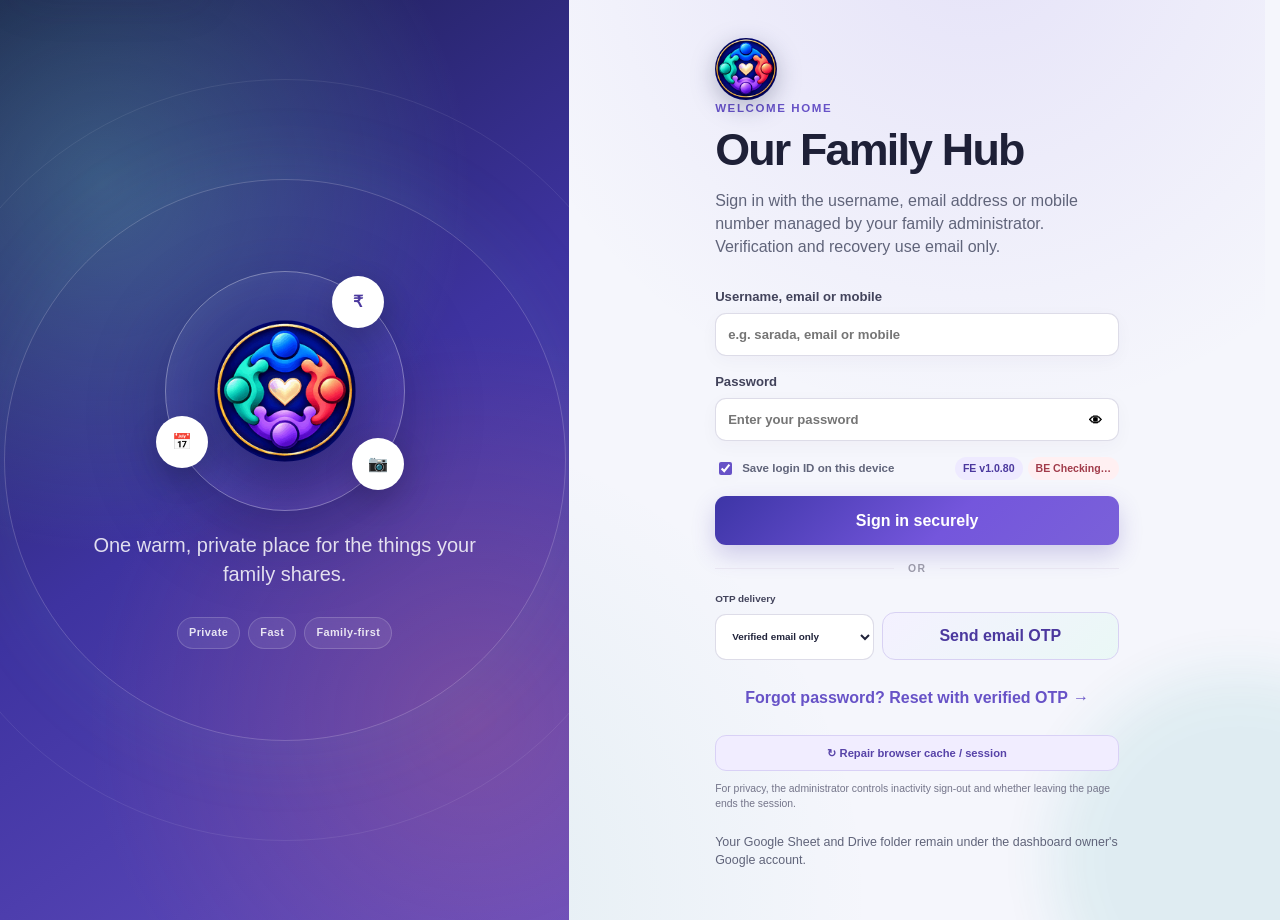
==== commit fc85543a: "Bump MyFamily asset references to v1.0.80" ====
--- a/index.html
+++ b/index.html
@@ -6,18 +6,18 @@
   <meta name="color-scheme" content="light">
   <meta name="description" content="Private family dashboard for expenses, goals, important dates and photos.">
   <title>Our Family Hub</title>
-  <link rel="icon" href="family-unity-v1058-32.png?v=1.0.79" type="image/png" sizes="32x32">
-  <link rel="shortcut icon" href="family-unity-v1058-32.png?v=1.0.79" type="image/png">
-  <link rel="apple-touch-icon" href="family-unity-v1058-180.png?v=1.0.79" sizes="180x180">
-  <link rel="manifest" href="family-unity-v1058.webmanifest?v=1.0.79">
+  <link rel="icon" href="family-unity-v1058-32.png?v=1.0.80" type="image/png" sizes="32x32">
+  <link rel="shortcut icon" href="family-unity-v1058-32.png?v=1.0.80" type="image/png">
+  <link rel="apple-touch-icon" href="family-unity-v1058-180.png?v=1.0.80" sizes="180x180">
+  <link rel="manifest" href="family-unity-v1058.webmanifest?v=1.0.80">
   <meta name="theme-color" content="#5b43b5">
   <link rel="preconnect" href="https://script.google.com">
   <link rel="dns-prefetch" href="//script.google.com">
-  <link rel="preload" href="styles.css?v=1.0.79" as="style">
-  <link rel="preload" href="config.js?v=1.0.79" as="script">
-  <link rel="preload" href="app.js?v=1.0.79" as="script">
-  <link rel="preload" href="family-unity-v1058-192.png?v=1.0.79" as="image" type="image/png" fetchpriority="high">
-  <link rel="stylesheet" href="styles.css?v=1.0.79">
+  <link rel="preload" href="styles.css?v=1.0.80" as="style">
+  <link rel="preload" href="config.js?v=1.0.80" as="script">
+  <link rel="preload" href="app.js?v=1.0.80" as="script">
+  <link rel="preload" href="family-unity-v1058-192.png?v=1.0.80" as="image" type="image/png" fetchpriority="high">
+  <link rel="stylesheet" href="styles.css?v=1.0.80">
 </head>
 <body class="premium-ui">
   <a class="skip-link" href="#mainContent">Skip to dashboard content</a>
@@ -27,7 +27,7 @@
   <section id="loginScreen" class="login-screen">
     <div class="login-visual" aria-hidden="true">
       <div class="family-orbit">
-        <img src="family-unity-v1058-192.png?v=1.0.79" alt="" width="136" height="136" decoding="async" fetchpriority="high">
+        <img src="family-unity-v1058-192.png?v=1.0.80" alt="" width="136" height="136" decoding="async" fetchpriority="high">
         <i class="orbit-dot dot-one">₹</i>
         <i class="orbit-dot dot-two">📅</i>
         <i class="orbit-dot dot-three">📷</i>
@@ -36,7 +36,7 @@
       <div class="login-trust-row"><span>Private</span><span>Fast</span><span>Family-first</span></div>
     </div>
     <div class="login-card">
-      <div class="brand-mark family-bond-brand"><img src="family-unity-v1058-192.png?v=1.0.79" alt="Four family members united around a shared heart" width="62" height="62" decoding="async" fetchpriority="high"></div>
+      <div class="brand-mark family-bond-brand"><img src="family-unity-v1058-192.png?v=1.0.80" alt="Four family members united around a shared heart" width="62" height="62" decoding="async" fetchpriority="high"></div>
       <p class="eyebrow">WELCOME HOME</p>
       <h1 id="loginFamilyName">Our Family Hub</h1>
       <p class="muted">Sign in with the username, email address or mobile number managed by your family administrator. Verification and recovery use email only.</p>
@@ -86,7 +86,7 @@
   <div id="appShell" class="app-shell hidden" inert>
     <aside id="sidebar" class="sidebar">
       <div class="sidebar-brand">
-        <div class="brand-mark small family-bond-brand"><img src="family-unity-v1058-192.png?v=1.0.79" alt="MyFamily bond emblem" width="46" height="46" decoding="async" loading="lazy"></div>
+        <div class="brand-mark small family-bond-brand"><img src="family-unity-v1058-192.png?v=1.0.80" alt="MyFamily bond emblem" width="46" height="46" decoding="async" loading="lazy"></div>
         <div>
           <strong id="sidebarFamilyName">Our Family Hub</strong>
           <span class="brand-kicker">PRIVATE FAMILY SPACE</span>
@@ -1145,12 +1145,12 @@
   <div id="loadingOverlay" class="loading-overlay hidden" role="status" aria-live="polite" aria-atomic="true"><div class="spinner" aria-hidden="true"></div><p id="loadingText">Working…</p></div>
   <div id="toastRegion" class="toast-region" role="status" aria-live="polite" aria-atomic="true"></div>
 
-  <script src="config.js?v=1.0.79" defer></script>
-  <script src="app.js?v=1.0.79" defer></script>
+  <script src="config.js?v=1.0.80" defer></script>
+  <script src="app.js?v=1.0.80" defer></script>
   <script>
     if ("serviceWorker" in navigator) {
       window.addEventListener("load", function () {
-        var registerWorker = function () { navigator.serviceWorker.register("./sw.js?v=1.0.79", { scope: "./" }).catch(function () {}); };
+        var registerWorker = function () { navigator.serviceWorker.register("./sw.js?v=1.0.80", { scope: "./" }).catch(function () {}); };
         if ("requestIdleCallback" in window) requestIdleCallback(registerWorker, { timeout: 2200 });
         else setTimeout(registerWorker, 600);
       }, { once: true });
--- a/styles.css
+++ b/styles.css
@@ -2139,3 +2139,25 @@
 .activities-journal-card-actions{gap:8px;flex-wrap:wrap}
 @media(max-width:760px){.activities-journal-categories{flex-wrap:nowrap;overflow-x:auto;padding:4px 1px 10px;scrollbar-width:thin}.knowledge-category{flex:0 0 auto}.activities-journal-card-actions{justify-content:stretch}.activities-journal-card-actions button{flex:1 1 auto}}
 @media print{.activities-journal-categories{display:none!important}}
+
+
+/* Family Knowledge version history */
+.activities-journal-history-dialog{width:min(760px,calc(100vw - 28px));max-height:min(86vh,900px);overflow:hidden}
+.activities-journal-history-note{margin:0 0 14px;padding:10px 12px;border:1px solid #e9e3f7;border-radius:12px;background:#faf8ff;color:#655b7d;font-size:.82rem;line-height:1.5}
+.activities-journal-history-list{display:grid;gap:12px;max-height:60vh;overflow:auto;padding:2px 4px 6px}
+.activities-journal-history-item{border:1px solid var(--line,#e8e5ef);border-radius:14px;padding:14px;background:var(--surface,#fff);display:grid;gap:8px}
+.activities-journal-history-item-head{display:flex;align-items:center;justify-content:space-between;gap:12px;color:var(--muted,#777188);font-size:.76rem}
+.activities-journal-history-item-head strong{color:var(--ink,#29263d);font-size:.86rem}
+.activities-journal-history-item h4{margin:0;font-size:1rem;color:var(--ink,#29263d)}
+.activities-journal-history-item>small{color:var(--muted,#777188);font-size:.78rem}
+.activities-journal-history-item details{border-top:1px solid var(--line,#e8e5ef);padding-top:8px}
+.activities-journal-history-item summary{cursor:pointer;color:#6551b8;font-weight:750;font-size:.8rem}
+.activities-journal-history-field{margin-top:10px}
+.activities-journal-history-field strong{font-size:.78rem;color:var(--ink,#29263d)}
+.activities-journal-history-field p{margin:4px 0 0;white-space:pre-wrap;overflow-wrap:anywhere;color:var(--muted,#615d72);font-size:.82rem;line-height:1.5}
+.activities-journal-history-no-detail,.activities-journal-history-empty p{color:var(--muted,#777188);font-size:.84rem}
+.activities-journal-history-item>button{justify-self:start}
+.activities-journal-history-empty{text-align:center;padding:26px 14px;border:1px dashed var(--line,#d8d3e4);border-radius:14px;color:var(--ink,#29263d)}
+.activities-journal-history-empty strong{font-size:.95rem}
+.activities-journal-history-empty p{margin:8px 0 0}
+@media(max-width:600px){.activities-journal-history-item-head{align-items:flex-start;flex-direction:column;gap:3px}.activities-journal-history-item>button{width:100%}}
--- a/styles.css
+++ b/styles.css
@@ -2139,3 +2139,25 @@
 .activities-journal-card-actions{gap:8px;flex-wrap:wrap}
 @media(max-width:760px){.activities-journal-categories{flex-wrap:nowrap;overflow-x:auto;padding:4px 1px 10px;scrollbar-width:thin}.knowledge-category{flex:0 0 auto}.activities-journal-card-actions{justify-content:stretch}.activities-journal-card-actions button{flex:1 1 auto}}
 @media print{.activities-journal-categories{display:none!important}}
+
+
+/* Family Knowledge version history */
+.activities-journal-history-dialog{width:min(760px,calc(100vw - 28px));max-height:min(86vh,900px);overflow:hidden}
+.activities-journal-history-note{margin:0 0 14px;padding:10px 12px;border:1px solid #e9e3f7;border-radius:12px;background:#faf8ff;color:#655b7d;font-size:.82rem;line-height:1.5}
+.activities-journal-history-list{display:grid;gap:12px;max-height:60vh;overflow:auto;padding:2px 4px 6px}
+.activities-journal-history-item{border:1px solid var(--line,#e8e5ef);border-radius:14px;padding:14px;background:var(--surface,#fff);display:grid;gap:8px}
+.activities-journal-history-item-head{display:flex;align-items:center;justify-content:space-between;gap:12px;color:var(--muted,#777188);font-size:.76rem}
+.activities-journal-history-item-head strong{color:var(--ink,#29263d);font-size:.86rem}
+.activities-journal-history-item h4{margin:0;font-size:1rem;color:var(--ink,#29263d)}
+.activities-journal-history-item>small{color:var(--muted,#777188);font-size:.78rem}
+.activities-journal-history-item details{border-top:1px solid var(--line,#e8e5ef);padding-top:8px}
+.activities-journal-history-item summary{cursor:pointer;color:#6551b8;font-weight:750;font-size:.8rem}
+.activities-journal-history-field{margin-top:10px}
+.activities-journal-history-field strong{font-size:.78rem;color:var(--ink,#29263d)}
+.activities-journal-history-field p{margin:4px 0 0;white-space:pre-wrap;overflow-wrap:anywhere;color:var(--muted,#615d72);font-size:.82rem;line-height:1.5}
+.activities-journal-history-no-detail,.activities-journal-history-empty p{color:var(--muted,#777188);font-size:.84rem}
+.activities-journal-history-item>button{justify-self:start}
+.activities-journal-history-empty{text-align:center;padding:26px 14px;border:1px dashed var(--line,#d8d3e4);border-radius:14px;color:var(--ink,#29263d)}
+.activities-journal-history-empty strong{font-size:.95rem}
+.activities-journal-history-empty p{margin:8px 0 0}
+@media(max-width:600px){.activities-journal-history-item-head{align-items:flex-start;flex-direction:column;gap:3px}.activities-journal-history-item>button{width:100%}}
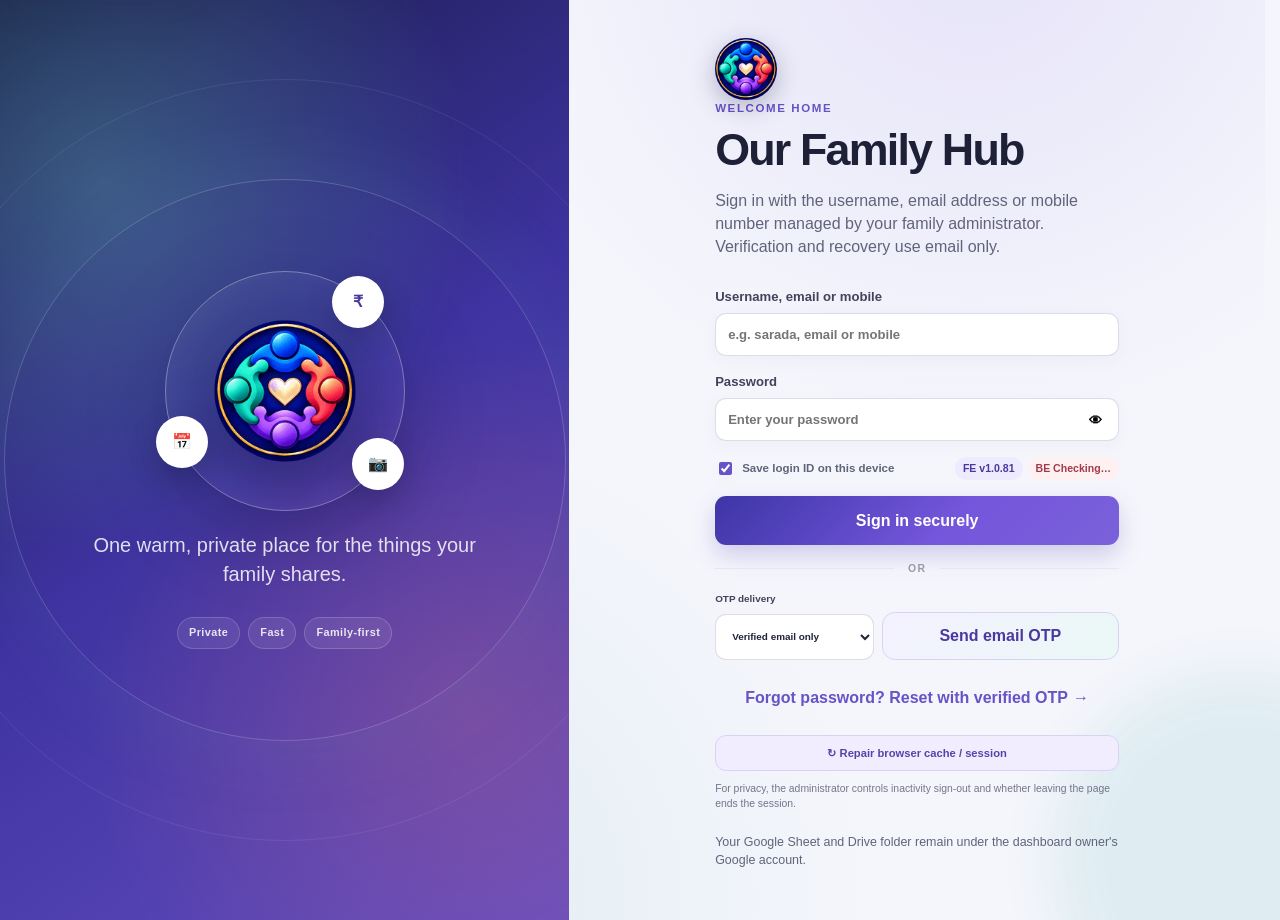
==== commit 989bf491: "Add permanent delete control to Family Knowledge editor" ====
--- a/index.html
+++ b/index.html
@@ -6,18 +6,18 @@
   <meta name="color-scheme" content="light">
   <meta name="description" content="Private family dashboard for expenses, goals, important dates and photos.">
   <title>Our Family Hub</title>
-  <link rel="icon" href="family-unity-v1058-32.png?v=1.0.80" type="image/png" sizes="32x32">
-  <link rel="shortcut icon" href="family-unity-v1058-32.png?v=1.0.80" type="image/png">
-  <link rel="apple-touch-icon" href="family-unity-v1058-180.png?v=1.0.80" sizes="180x180">
-  <link rel="manifest" href="family-unity-v1058.webmanifest?v=1.0.80">
+  <link rel="icon" href="family-unity-v1058-32.png?v=1.0.81" type="image/png" sizes="32x32">
+  <link rel="shortcut icon" href="family-unity-v1058-32.png?v=1.0.81" type="image/png">
+  <link rel="apple-touch-icon" href="family-unity-v1058-180.png?v=1.0.81" sizes="180x180">
+  <link rel="manifest" href="family-unity-v1058.webmanifest?v=1.0.81">
   <meta name="theme-color" content="#5b43b5">
   <link rel="preconnect" href="https://script.google.com">
   <link rel="dns-prefetch" href="//script.google.com">
-  <link rel="preload" href="styles.css?v=1.0.80" as="style">
-  <link rel="preload" href="config.js?v=1.0.80" as="script">
-  <link rel="preload" href="app.js?v=1.0.80" as="script">
-  <link rel="preload" href="family-unity-v1058-192.png?v=1.0.80" as="image" type="image/png" fetchpriority="high">
-  <link rel="stylesheet" href="styles.css?v=1.0.80">
+  <link rel="preload" href="styles.css?v=1.0.81" as="style">
+  <link rel="preload" href="config.js?v=1.0.81" as="script">
+  <link rel="preload" href="app.js?v=1.0.81" as="script">
+  <link rel="preload" href="family-unity-v1058-192.png?v=1.0.81" as="image" type="image/png" fetchpriority="high">
+  <link rel="stylesheet" href="styles.css?v=1.0.81">
 </head>
 <body class="premium-ui">
   <a class="skip-link" href="#mainContent">Skip to dashboard content</a>
@@ -27,7 +27,7 @@
   <section id="loginScreen" class="login-screen">
     <div class="login-visual" aria-hidden="true">
       <div class="family-orbit">
-        <img src="family-unity-v1058-192.png?v=1.0.80" alt="" width="136" height="136" decoding="async" fetchpriority="high">
+        <img src="family-unity-v1058-192.png?v=1.0.81" alt="" width="136" height="136" decoding="async" fetchpriority="high">
         <i class="orbit-dot dot-one">₹</i>
         <i class="orbit-dot dot-two">📅</i>
         <i class="orbit-dot dot-three">📷</i>
@@ -36,7 +36,7 @@
       <div class="login-trust-row"><span>Private</span><span>Fast</span><span>Family-first</span></div>
     </div>
     <div class="login-card">
-      <div class="brand-mark family-bond-brand"><img src="family-unity-v1058-192.png?v=1.0.80" alt="Four family members united around a shared heart" width="62" height="62" decoding="async" fetchpriority="high"></div>
+      <div class="brand-mark family-bond-brand"><img src="family-unity-v1058-192.png?v=1.0.81" alt="Four family members united around a shared heart" width="62" height="62" decoding="async" fetchpriority="high"></div>
       <p class="eyebrow">WELCOME HOME</p>
       <h1 id="loginFamilyName">Our Family Hub</h1>
       <p class="muted">Sign in with the username, email address or mobile number managed by your family administrator. Verification and recovery use email only.</p>
@@ -86,7 +86,7 @@
   <div id="appShell" class="app-shell hidden" inert>
     <aside id="sidebar" class="sidebar">
       <div class="sidebar-brand">
-        <div class="brand-mark small family-bond-brand"><img src="family-unity-v1058-192.png?v=1.0.80" alt="MyFamily bond emblem" width="46" height="46" decoding="async" loading="lazy"></div>
+        <div class="brand-mark small family-bond-brand"><img src="family-unity-v1058-192.png?v=1.0.81" alt="MyFamily bond emblem" width="46" height="46" decoding="async" loading="lazy"></div>
         <div>
           <strong id="sidebarFamilyName">Our Family Hub</strong>
           <span class="brand-kicker">PRIVATE FAMILY SPACE</span>
@@ -906,6 +906,7 @@
         <button id="activitiesJournalHistory" type="button" class="secondary-button hidden">◷ Version history</button>
         <button id="activitiesJournalPrintEntry" type="button" class="secondary-button hidden">▧ Print memory</button>
         <button id="activitiesJournalArchiveEntry" type="button" class="danger-button hidden">Archive entry</button>
+        <button id="activitiesJournalPermanentDelete" type="button" class="danger-button activities-journal-permanent-delete hidden">Permanently delete</button>
         <button id="activitiesJournalSave" type="submit" class="primary-button">Save memory</button>
       </div>
     </form>
@@ -1145,12 +1146,12 @@
   <div id="loadingOverlay" class="loading-overlay hidden" role="status" aria-live="polite" aria-atomic="true"><div class="spinner" aria-hidden="true"></div><p id="loadingText">Working…</p></div>
   <div id="toastRegion" class="toast-region" role="status" aria-live="polite" aria-atomic="true"></div>
 
-  <script src="config.js?v=1.0.80" defer></script>
-  <script src="app.js?v=1.0.80" defer></script>
+  <script src="config.js?v=1.0.81" defer></script>
+  <script src="app.js?v=1.0.81" defer></script>
   <script>
     if ("serviceWorker" in navigator) {
       window.addEventListener("load", function () {
-        var registerWorker = function () { navigator.serviceWorker.register("./sw.js?v=1.0.80", { scope: "./" }).catch(function () {}); };
+        var registerWorker = function () { navigator.serviceWorker.register("./sw.js?v=1.0.81", { scope: "./" }).catch(function () {}); };
         if ("requestIdleCallback" in window) requestIdleCallback(registerWorker, { timeout: 2200 });
         else setTimeout(registerWorker, 600);
       }, { once: true });
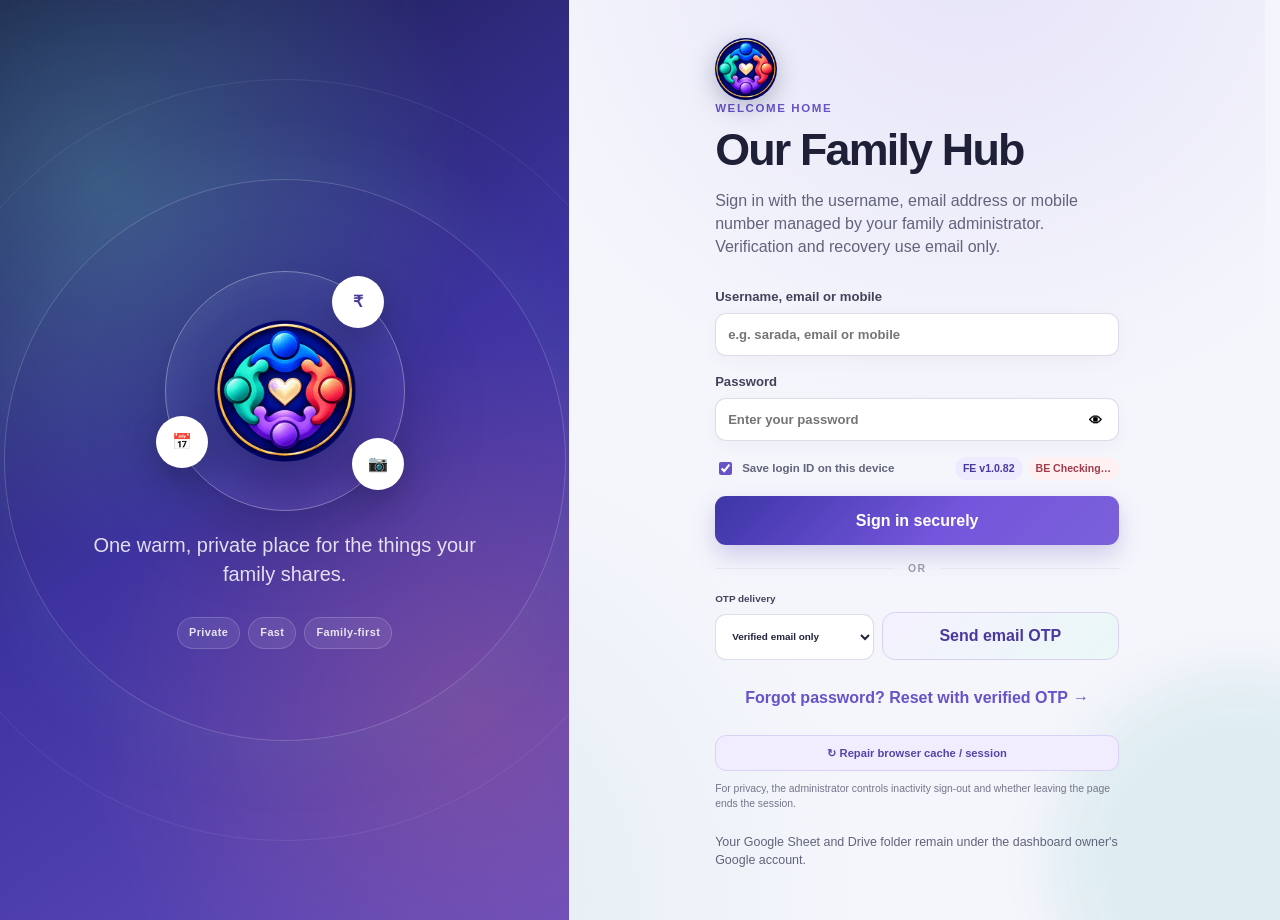
==== commit c974c625: "Bump MyFamily assets to Yearbook photos v1.0.82" ====
--- a/index.html
+++ b/index.html
@@ -6,18 +6,18 @@
   <meta name="color-scheme" content="light">
   <meta name="description" content="Private family dashboard for expenses, goals, important dates and photos.">
   <title>Our Family Hub</title>
-  <link rel="icon" href="family-unity-v1058-32.png?v=1.0.81" type="image/png" sizes="32x32">
-  <link rel="shortcut icon" href="family-unity-v1058-32.png?v=1.0.81" type="image/png">
-  <link rel="apple-touch-icon" href="family-unity-v1058-180.png?v=1.0.81" sizes="180x180">
-  <link rel="manifest" href="family-unity-v1058.webmanifest?v=1.0.81">
+  <link rel="icon" href="family-unity-v1058-32.png?v=1.0.82" type="image/png" sizes="32x32">
+  <link rel="shortcut icon" href="family-unity-v1058-32.png?v=1.0.82" type="image/png">
+  <link rel="apple-touch-icon" href="family-unity-v1058-180.png?v=1.0.82" sizes="180x180">
+  <link rel="manifest" href="family-unity-v1058.webmanifest?v=1.0.82">
   <meta name="theme-color" content="#5b43b5">
   <link rel="preconnect" href="https://script.google.com">
   <link rel="dns-prefetch" href="//script.google.com">
-  <link rel="preload" href="styles.css?v=1.0.81" as="style">
-  <link rel="preload" href="config.js?v=1.0.81" as="script">
-  <link rel="preload" href="app.js?v=1.0.81" as="script">
-  <link rel="preload" href="family-unity-v1058-192.png?v=1.0.81" as="image" type="image/png" fetchpriority="high">
-  <link rel="stylesheet" href="styles.css?v=1.0.81">
+  <link rel="preload" href="styles.css?v=1.0.82" as="style">
+  <link rel="preload" href="config.js?v=1.0.82" as="script">
+  <link rel="preload" href="app.js?v=1.0.82" as="script">
+  <link rel="preload" href="family-unity-v1058-192.png?v=1.0.82" as="image" type="image/png" fetchpriority="high">
+  <link rel="stylesheet" href="styles.css?v=1.0.82">
 </head>
 <body class="premium-ui">
   <a class="skip-link" href="#mainContent">Skip to dashboard content</a>
@@ -27,7 +27,7 @@
   <section id="loginScreen" class="login-screen">
     <div class="login-visual" aria-hidden="true">
       <div class="family-orbit">
-        <img src="family-unity-v1058-192.png?v=1.0.81" alt="" width="136" height="136" decoding="async" fetchpriority="high">
+        <img src="family-unity-v1058-192.png?v=1.0.82" alt="" width="136" height="136" decoding="async" fetchpriority="high">
         <i class="orbit-dot dot-one">₹</i>
         <i class="orbit-dot dot-two">📅</i>
         <i class="orbit-dot dot-three">📷</i>
@@ -36,7 +36,7 @@
       <div class="login-trust-row"><span>Private</span><span>Fast</span><span>Family-first</span></div>
     </div>
     <div class="login-card">
-      <div class="brand-mark family-bond-brand"><img src="family-unity-v1058-192.png?v=1.0.81" alt="Four family members united around a shared heart" width="62" height="62" decoding="async" fetchpriority="high"></div>
+      <div class="brand-mark family-bond-brand"><img src="family-unity-v1058-192.png?v=1.0.82" alt="Four family members united around a shared heart" width="62" height="62" decoding="async" fetchpriority="high"></div>
       <p class="eyebrow">WELCOME HOME</p>
       <h1 id="loginFamilyName">Our Family Hub</h1>
       <p class="muted">Sign in with the username, email address or mobile number managed by your family administrator. Verification and recovery use email only.</p>
@@ -86,7 +86,7 @@
   <div id="appShell" class="app-shell hidden" inert>
     <aside id="sidebar" class="sidebar">
       <div class="sidebar-brand">
-        <div class="brand-mark small family-bond-brand"><img src="family-unity-v1058-192.png?v=1.0.81" alt="MyFamily bond emblem" width="46" height="46" decoding="async" loading="lazy"></div>
+        <div class="brand-mark small family-bond-brand"><img src="family-unity-v1058-192.png?v=1.0.82" alt="MyFamily bond emblem" width="46" height="46" decoding="async" loading="lazy"></div>
         <div>
           <strong id="sidebarFamilyName">Our Family Hub</strong>
           <span class="brand-kicker">PRIVATE FAMILY SPACE</span>
@@ -1146,12 +1146,12 @@
   <div id="loadingOverlay" class="loading-overlay hidden" role="status" aria-live="polite" aria-atomic="true"><div class="spinner" aria-hidden="true"></div><p id="loadingText">Working…</p></div>
   <div id="toastRegion" class="toast-region" role="status" aria-live="polite" aria-atomic="true"></div>
 
-  <script src="config.js?v=1.0.81" defer></script>
-  <script src="app.js?v=1.0.81" defer></script>
+  <script src="config.js?v=1.0.82" defer></script>
+  <script src="app.js?v=1.0.82" defer></script>
   <script>
     if ("serviceWorker" in navigator) {
       window.addEventListener("load", function () {
-        var registerWorker = function () { navigator.serviceWorker.register("./sw.js?v=1.0.81", { scope: "./" }).catch(function () {}); };
+        var registerWorker = function () { navigator.serviceWorker.register("./sw.js?v=1.0.82", { scope: "./" }).catch(function () {}); };
         if ("requestIdleCallback" in window) requestIdleCallback(registerWorker, { timeout: 2200 });
         else setTimeout(registerWorker, 600);
       }, { once: true });
